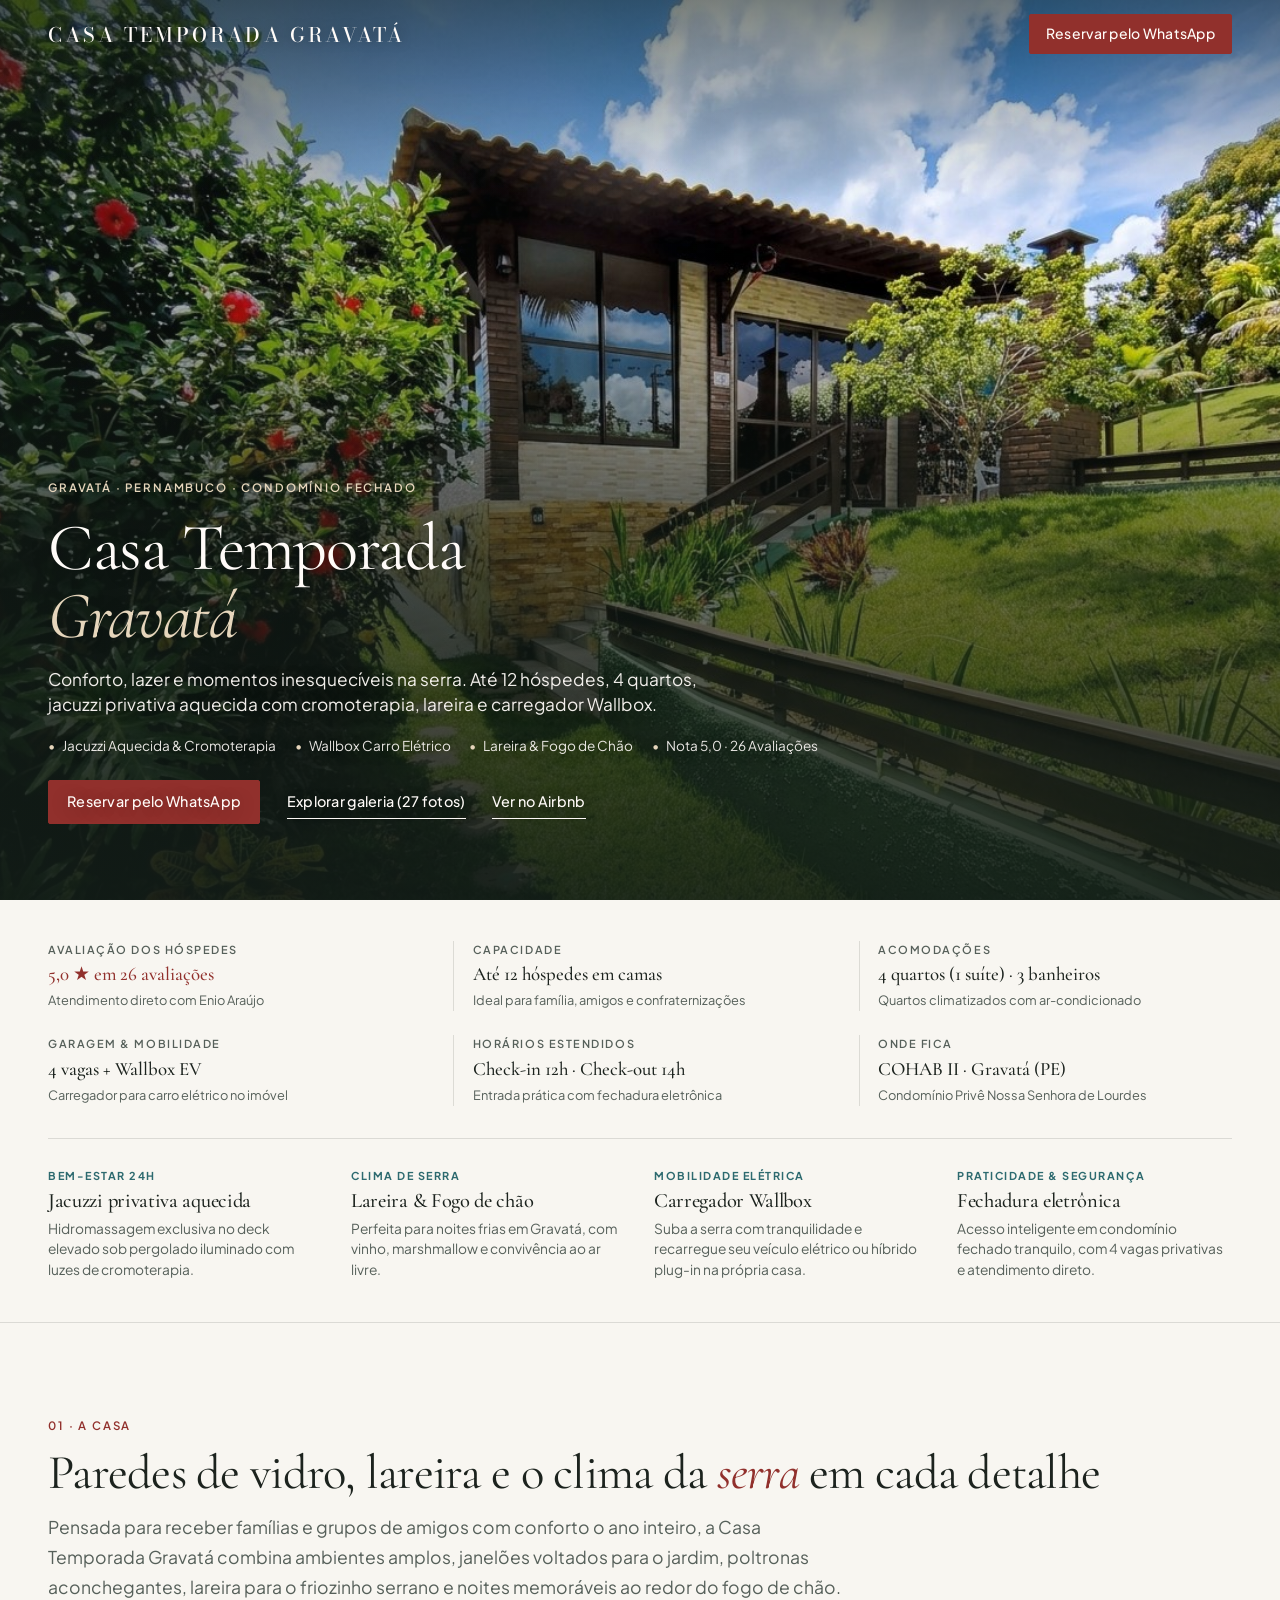
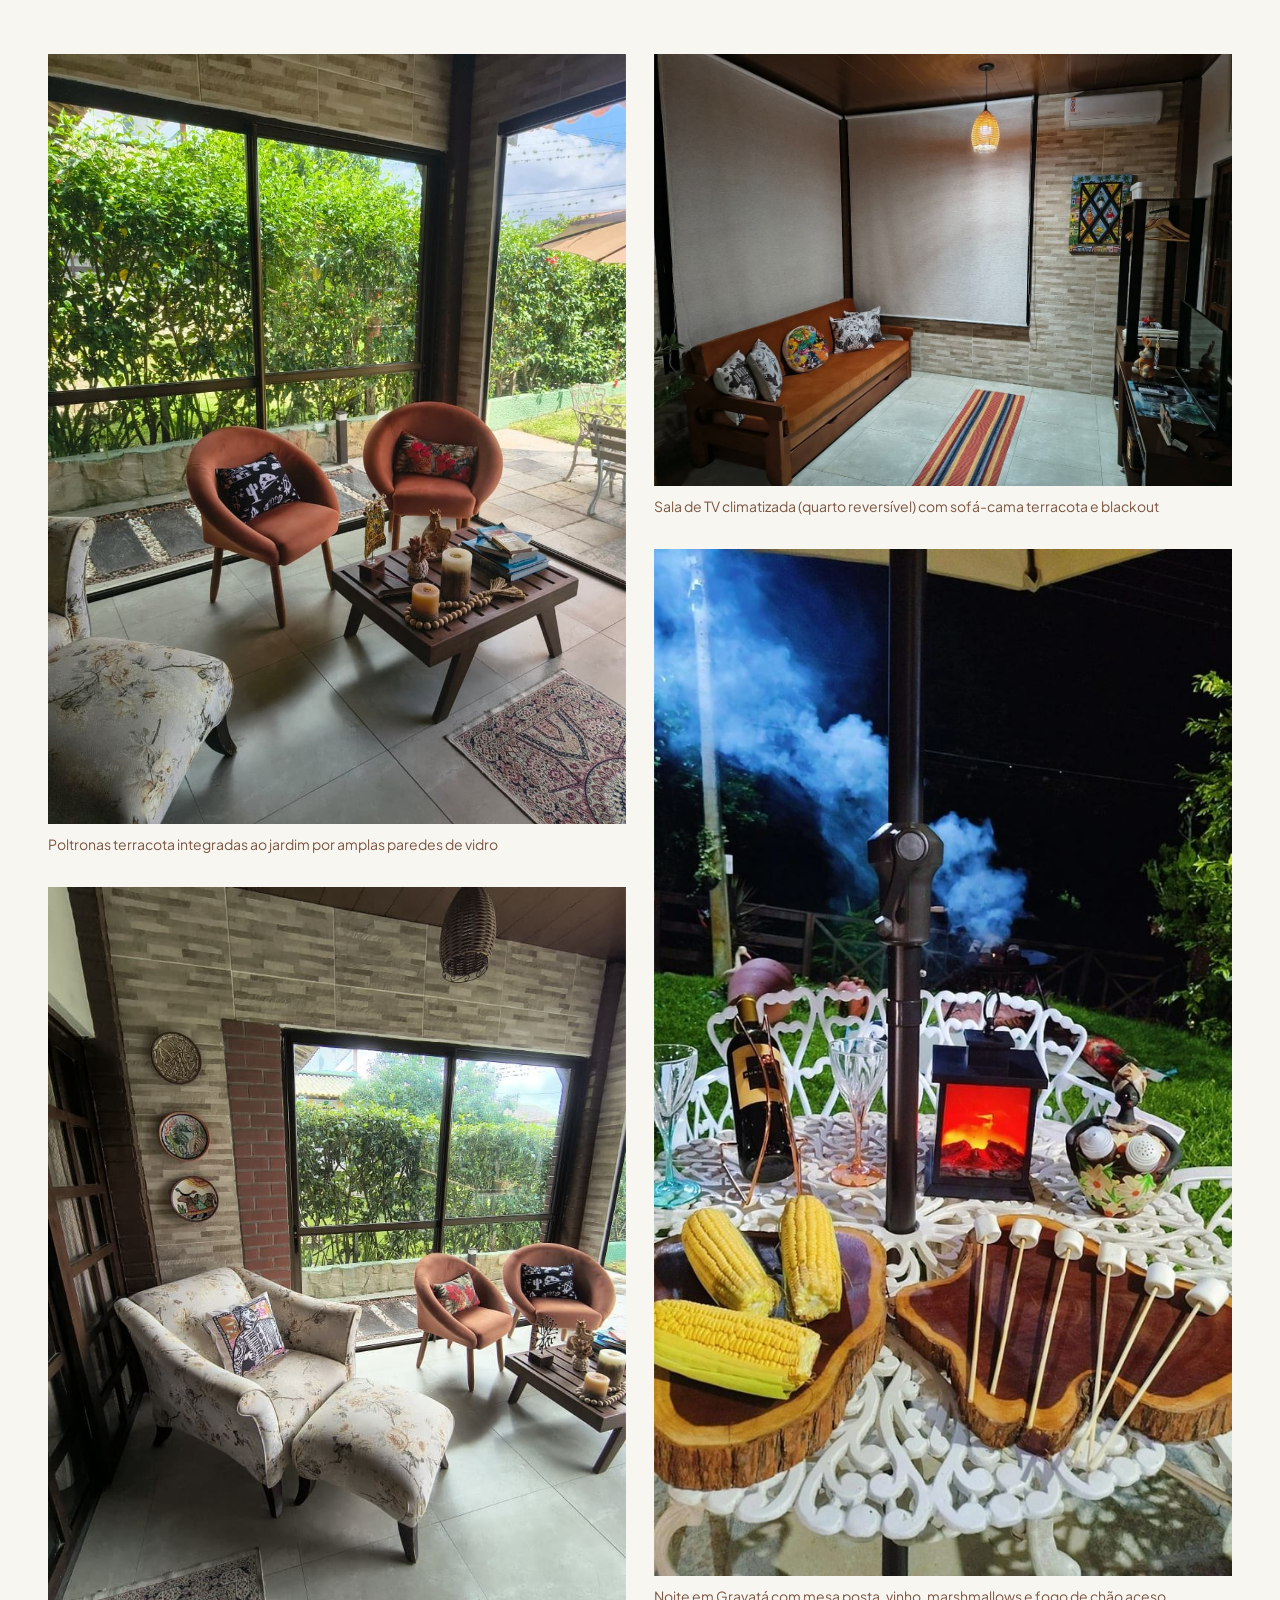
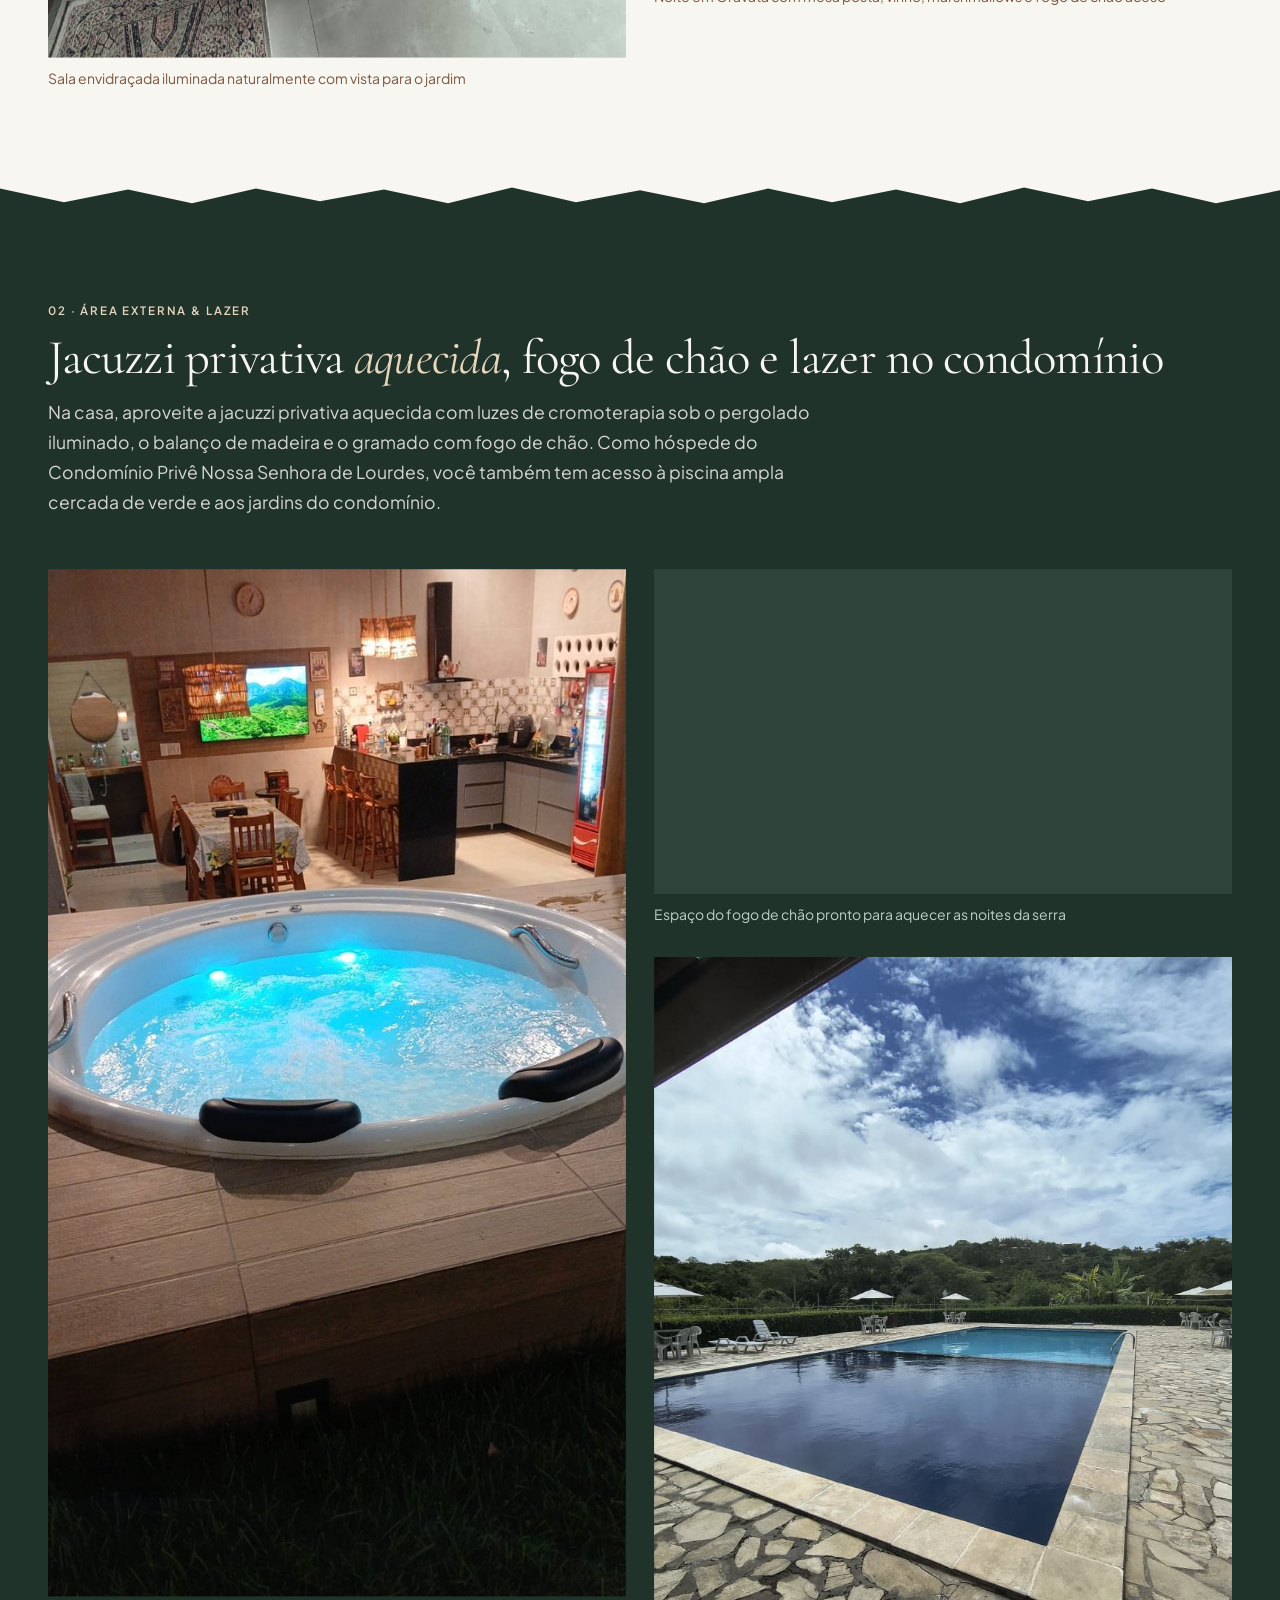
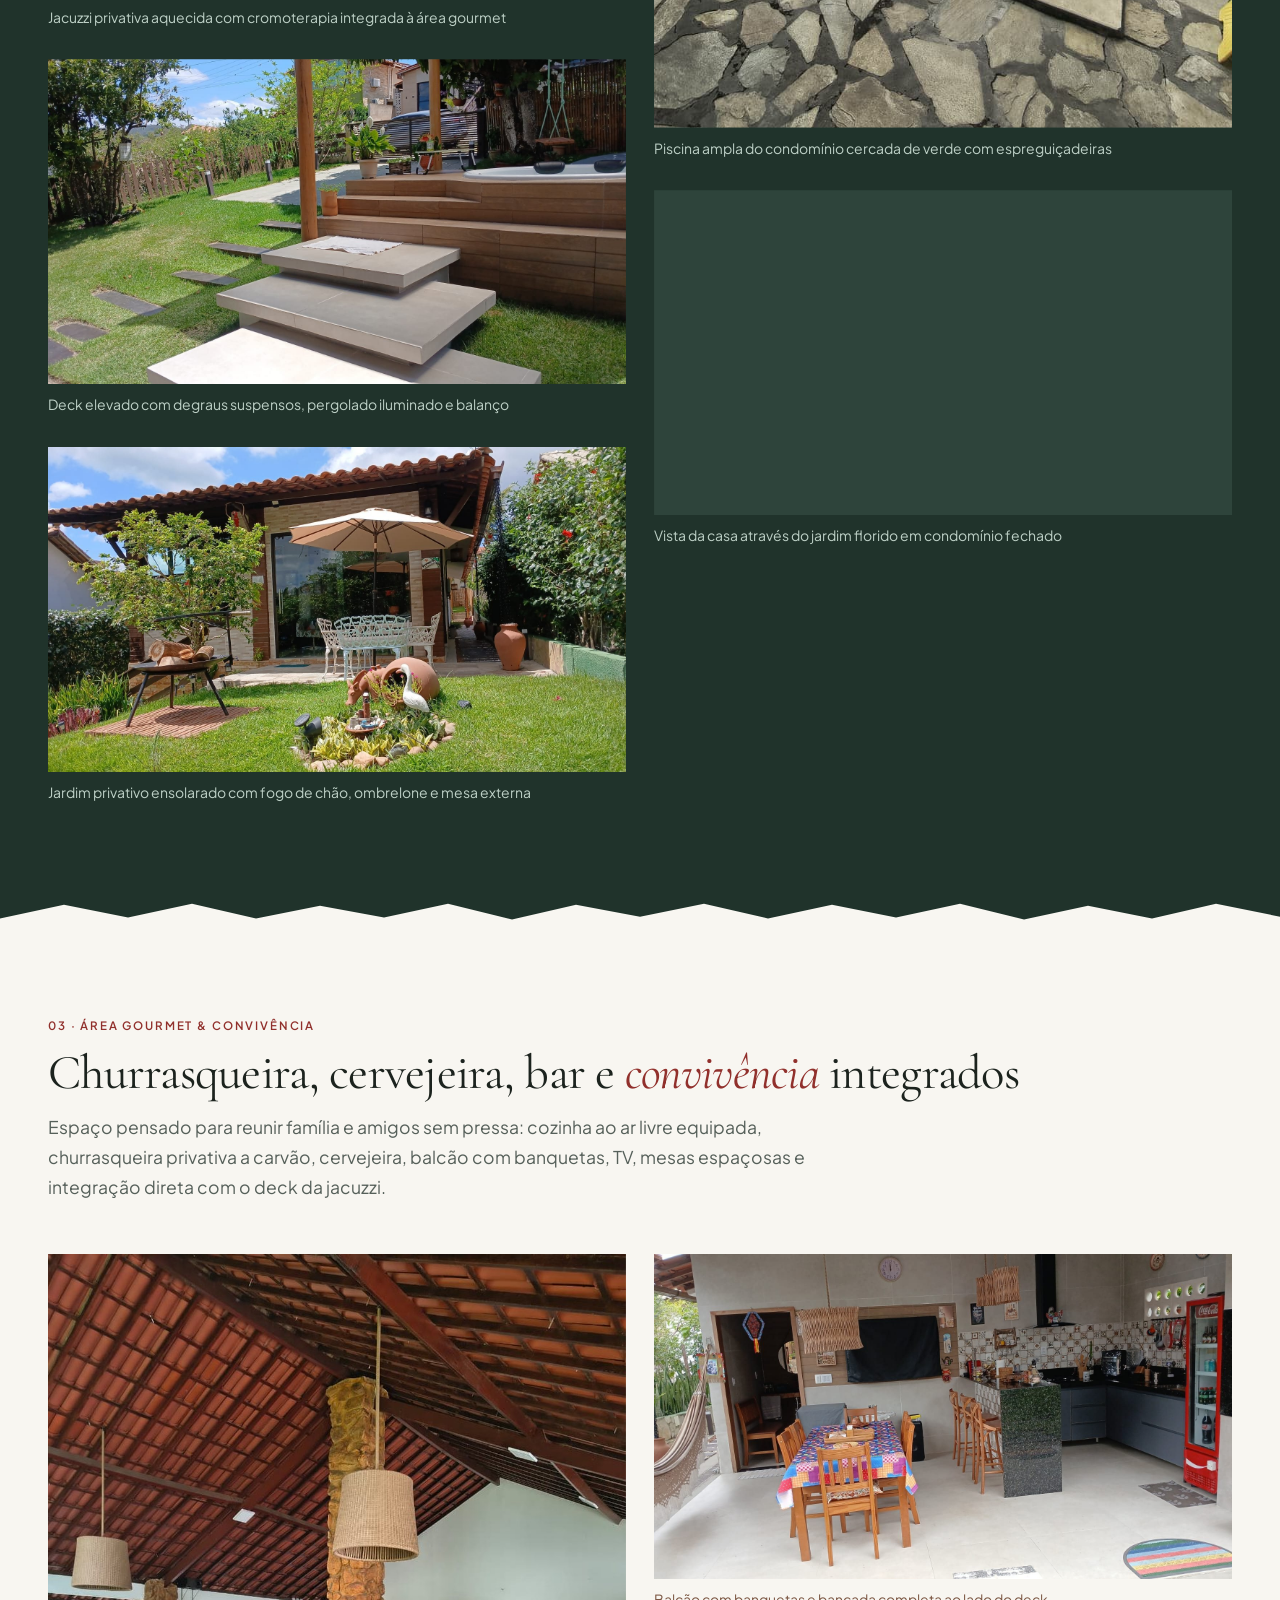
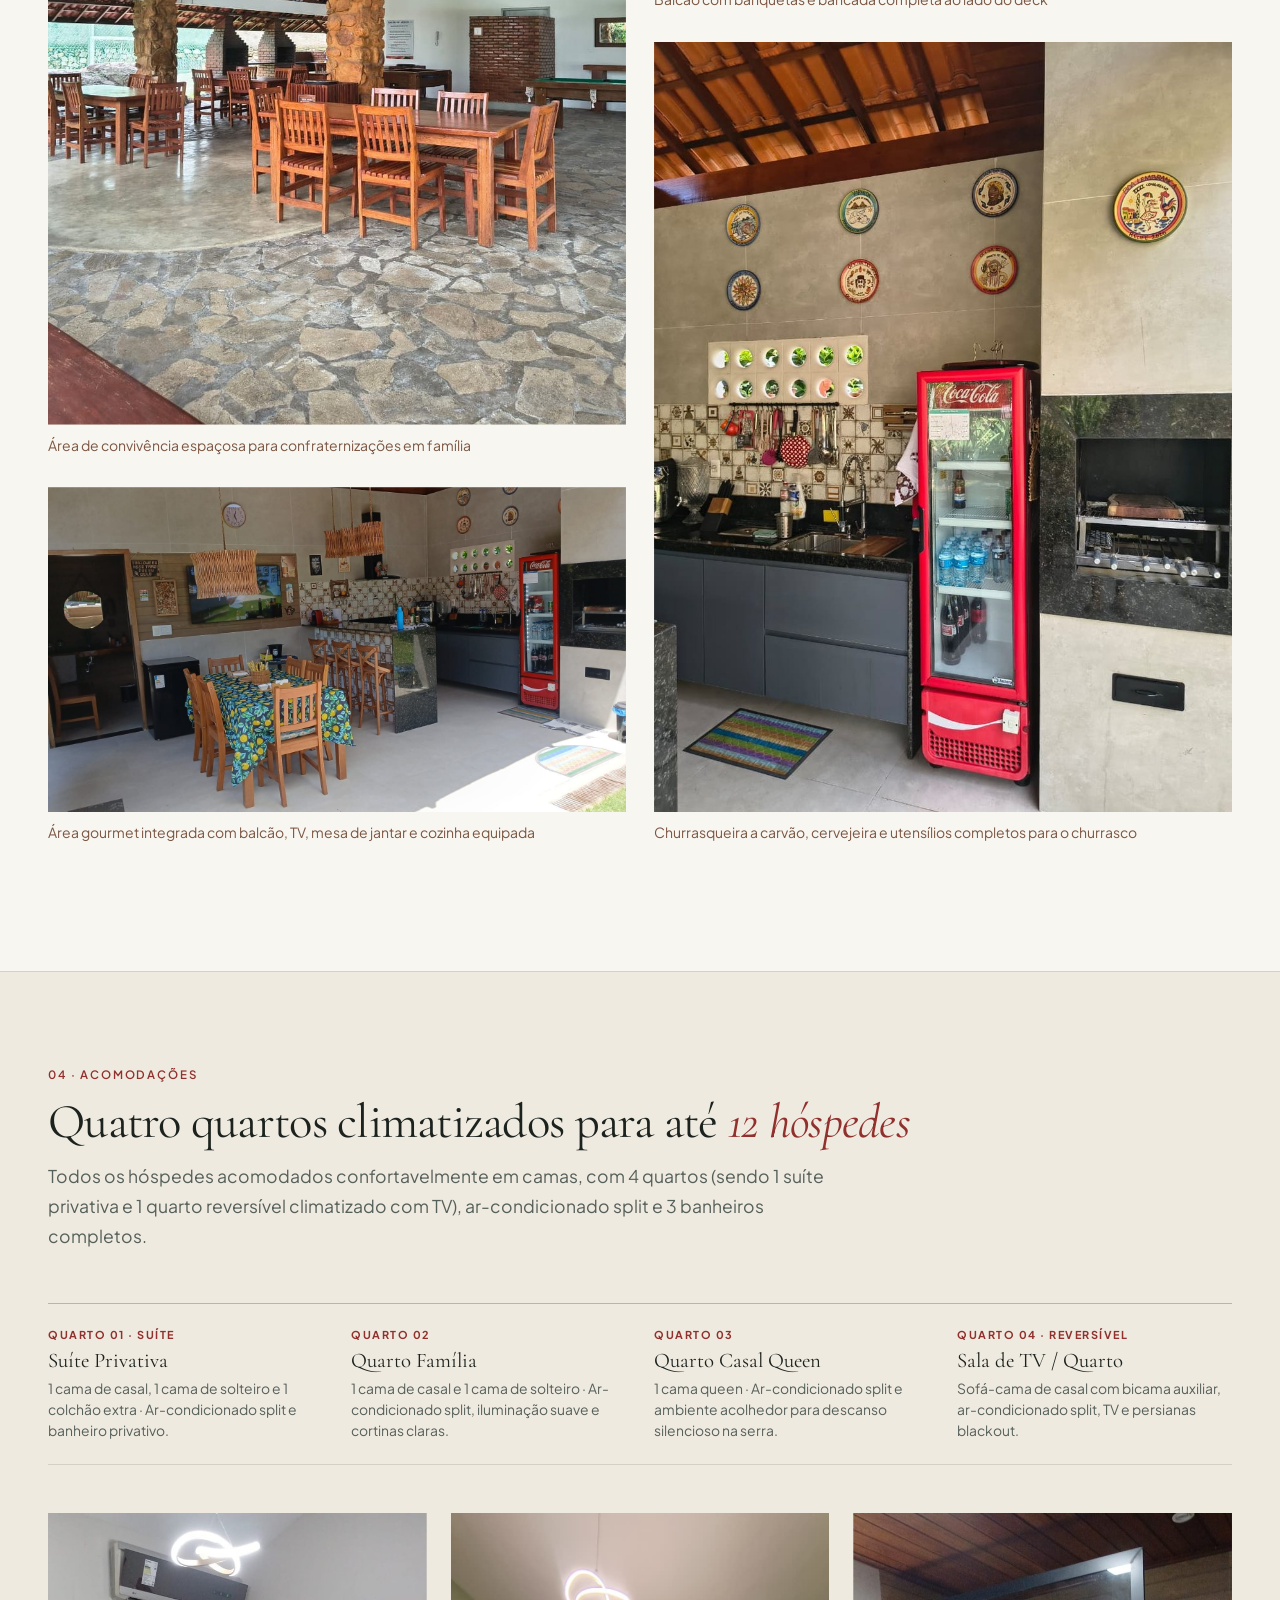
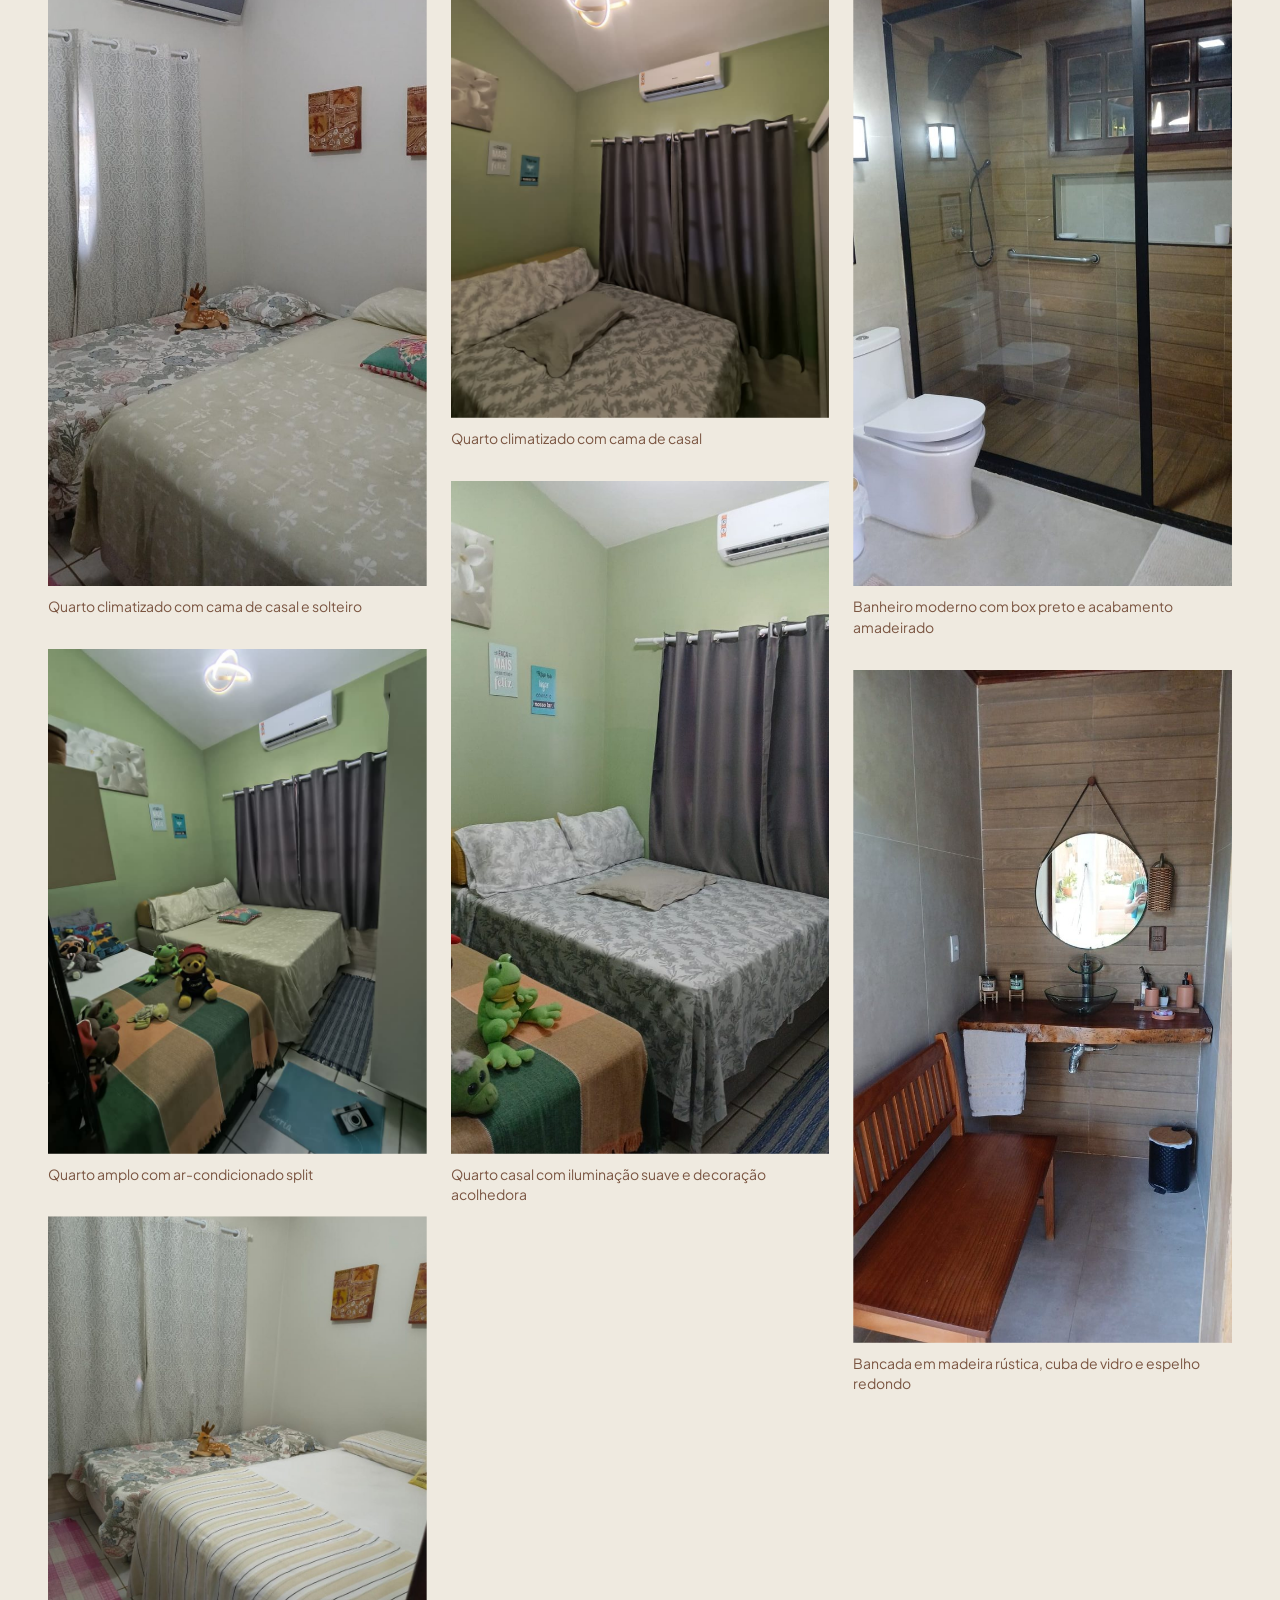
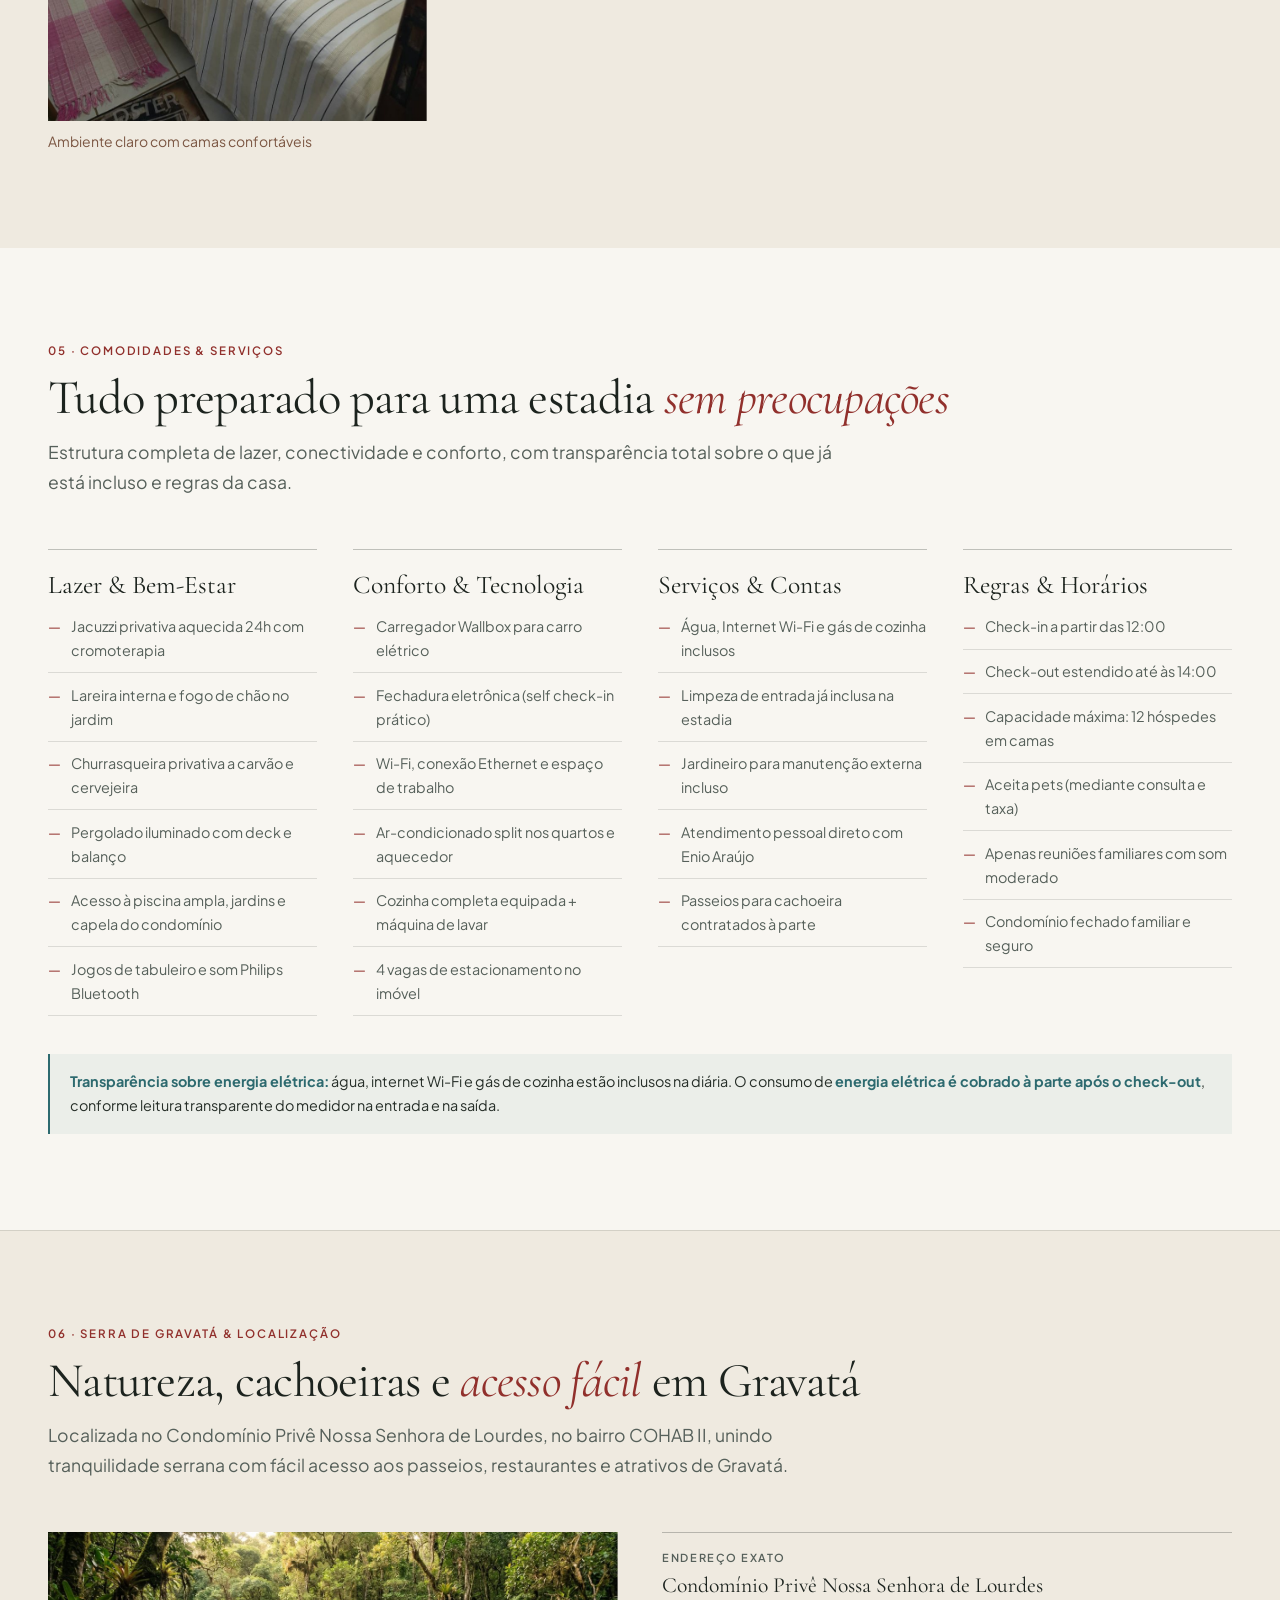
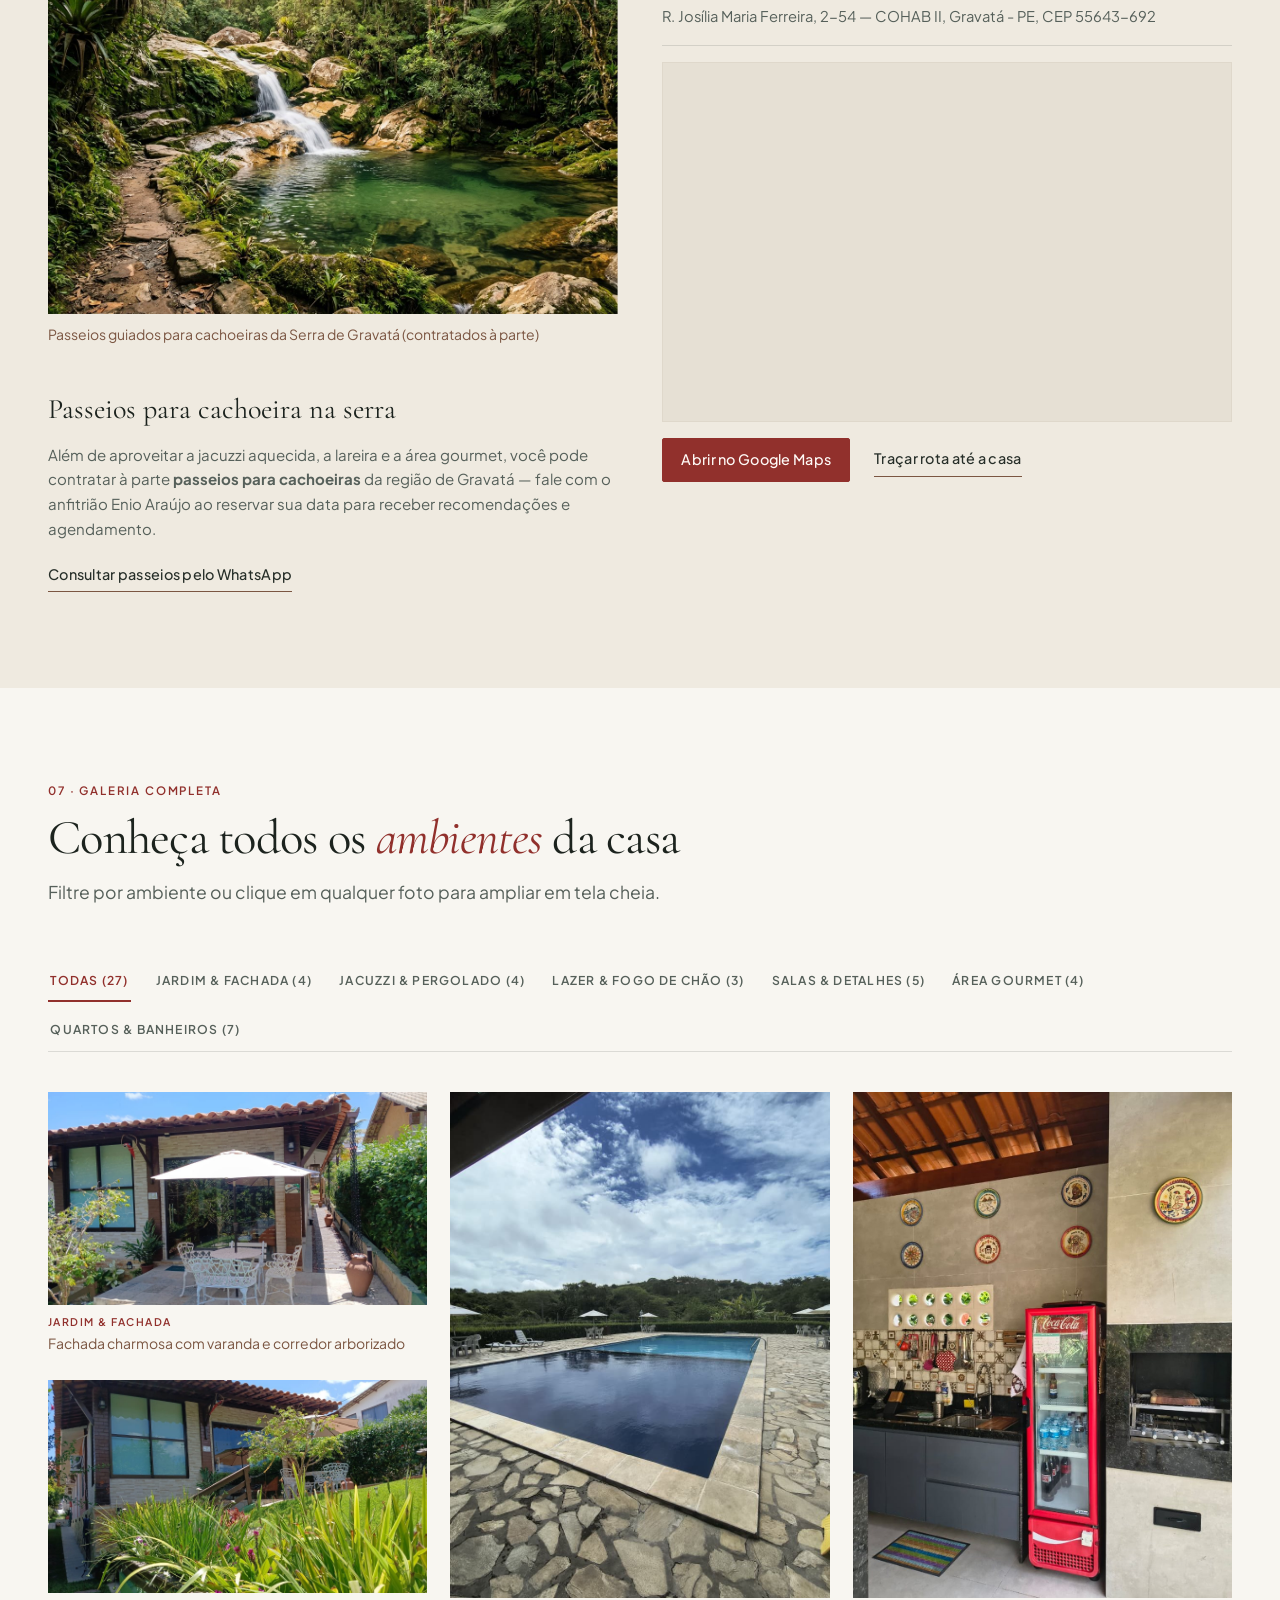
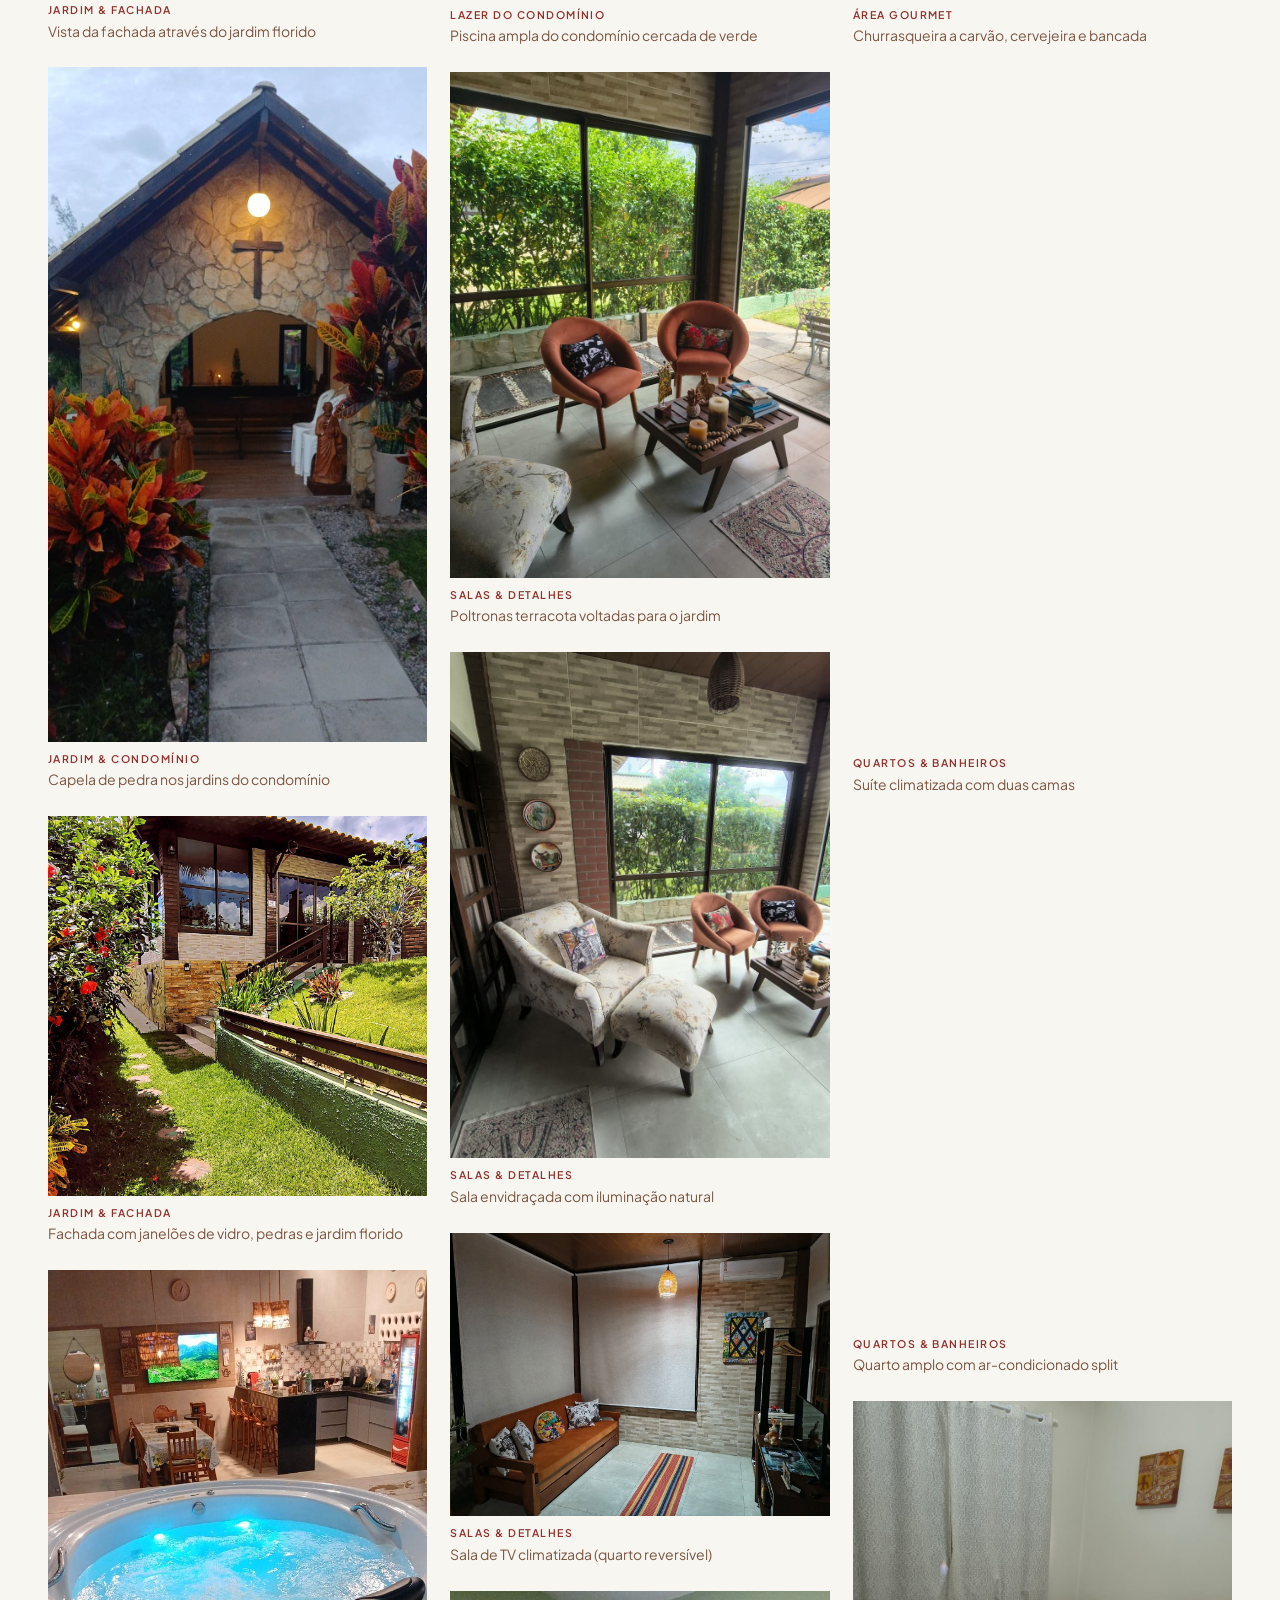
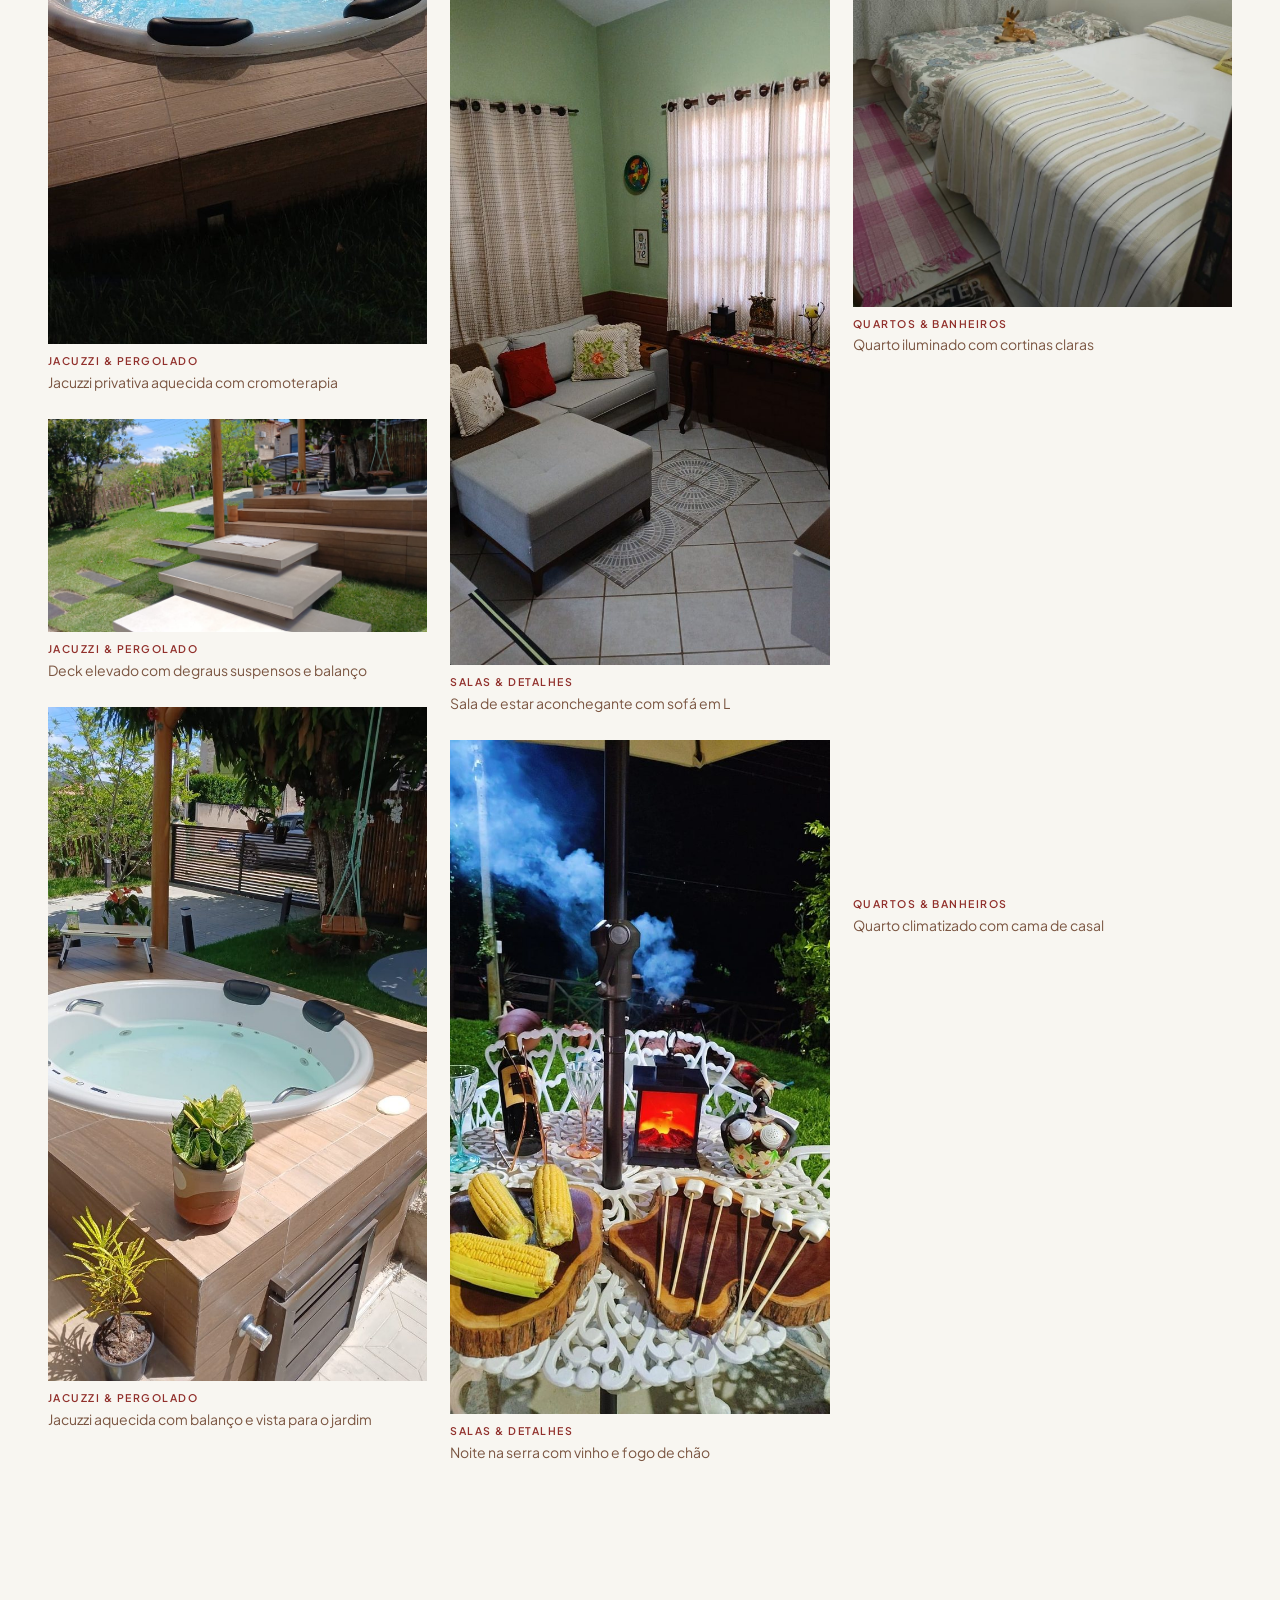
==== index.html @ 36baeb56 "feat(v1.0): aplicar briefing completo da Casa Temporada Gravata, mapa interativo e paginas legais" ====
<!DOCTYPE html>
<html lang="pt-BR">
<head>
  <meta charset="UTF-8">
  <meta name="viewport" content="width=device-width, initial-scale=1.0">
  <title>Casa Temporada Gravatá — Conforto, lazer e momentos inesquecíveis na serra</title>
  <meta name="description" content="Casa Temporada Gravatá em condomínio fechado (COHAB II, Gravatá-PE): até 12 hóspedes, 4 quartos (1 suíte), jacuzzi privativa aquecida com cromoterapia, carregador Wallbox para carro elétrico, lareira, fogo de chão e área gourmet completa.">
  <meta property="og:title" content="Casa Temporada Gravatá — Aluguel de Temporada na Serra (PE)">
  <meta property="og:description" content="Conforto, lazer e momentos inesquecíveis na serra. Até 12 hóspedes, 4 quartos, jacuzzi privativa aquecida com cromoterapia, Wallbox para carro elétrico e lareira em Gravatá-PE.">
  <meta property="og:type" content="website">
  <meta property="og:image" content="https://gabrielsena87.github.io/site-casa-enio-junior/assets/images/00-hero-fachada-principal.jpg">
  <link rel="preconnect" href="https://fonts.googleapis.com">
  <link rel="preconnect" href="https://fonts.gstatic.com" crossorigin>
  <link href="https://fonts.googleapis.com/css2?family=Bodoni+Moda:ital,opsz,wght@0,6..96,400;0,6..96,500;1,6..96,400&family=Cormorant+Garamond:ital,wght@0,400;0,500;0,600;1,400;1,500&family=Plus+Jakarta+Sans:wght@400;500;600;700&display=swap" rel="stylesheet">
  <link rel="stylesheet" href="styles.css">
</head>
<body>
  <a class="skip-link" href="#conteudo-principal">Pular para o conteúdo principal</a>

  <!-- Menu Superior Fiel à Casa Pitanga (Wordmark + CTA único WhatsApp) -->
  <header class="site-nav" id="siteNav">
    <div class="nav-inner">
      <a href="#topo" class="hdr-mark">Casa Temporada Gravatá</a>
      <a
        href="https://wa.me/5581999306600?text=Ol%C3%A1%2C%20Enio!%20Vi%20o%20site%20da%20Casa%20Temporada%20Gravat%C3%A1%20e%20gostaria%20de%20consultar%20disponibilidade%20e%20valores."
        class="btn btn-primary nav-cta"
        target="_blank"
        rel="noopener noreferrer"
      >
        <span class="only-wide">Reservar pelo WhatsApp</span>
        <span class="only-mobile">Reservar</span>
      </a>
    </div>
  </header>

  <main id="conteudo-principal">
    <!-- Hero Full-Bleed -->
    <section class="hero" id="topo" aria-labelledby="hero-title">
      <figure class="hero-media-wrap">
        <picture>
          <source media="(max-aspect-ratio: 3/4)" srcset="assets/images/00-hero-fachada-mobile.jpg">
          <img
            src="assets/images/00-hero-fachada-principal.jpg"
                width="1376"
                height="768"
            alt="Fachada da Casa Temporada Gravatá com jardim gramado, revestimento em pedra, janelões de vidro e cerca de madeira"
            class="hero-media"
            loading="eager"
            fetchpriority="high"
            decoding="async"
          >
        </picture>
        <div class="hero-overlay" aria-hidden="true"></div>
      </figure>

      <div class="container hero-content">
        <p class="hero-badge">Gravatá · Pernambuco · Condomínio Fechado</p>
        <h1 id="hero-title" class="hero-title">
          Casa Temporada <em>Gravatá</em>
        </h1>
        <p class="hero-subtitle">
          Conforto, lazer e momentos inesquecíveis na serra. Até 12 hóspedes, 4 quartos, jacuzzi privativa aquecida com cromoterapia, lareira e carregador Wallbox.
        </p>

        <ul class="hero-chips" aria-label="Destaques principais da casa">
          <li>Jacuzzi Aquecida &amp; Cromoterapia</li>
          <li>Wallbox Carro Elétrico</li>
          <li>Lareira &amp; Fogo de Chão</li>
          <li>Nota 5,0 · 26 Avaliações</li>
        </ul>

        <div class="hero-actions">
          <a
            href="https://wa.me/5581999306600?text=Ol%C3%A1%2C%20Enio!%20Vi%20o%20site%20da%20Casa%20Temporada%20Gravat%C3%A1%20e%20gostaria%20de%20consultar%20disponibilidade%20e%20valores."
            class="btn btn-primary"
            target="_blank"
            rel="noopener noreferrer"
          >
            Reservar pelo WhatsApp
          </a>
          <a href="#galeria" class="btn btn-ghost">Explorar galeria (27 fotos)</a>
          <a
            href="https://www.airbnb.com.br/rooms/741346155768065609?unique_share_id=e882a9e2-9edf-49aa-86e8-333ae1843748&viralityEntryPoint=1&s=76"
            class="btn btn-ghost"
            target="_blank"
            rel="noopener noreferrer"
          >
            Ver no Airbnb
          </a>
        </div>
      </div>
    </section>

    <!-- Ficha da Casa (6 Indicadores Reais + Diferenciais Exclusivos) -->
    <section class="specs-strip" aria-label="Ficha técnica da Casa Temporada Gravatá">
      <div class="container">
        <div class="specs-grid">
          <div class="spec-item spec-accent">
            <span class="spec-label">Avaliação dos Hóspedes</span>
            <strong class="spec-value">5,0 ★ em 26 avaliações</strong>
            <span class="spec-sub">Atendimento direto com Enio Araújo</span>
          </div>
          <div class="spec-item">
            <span class="spec-label">Capacidade</span>
            <strong class="spec-value">Até 12 hóspedes em camas</strong>
            <span class="spec-sub">Ideal para família, amigos e confraternizações</span>
          </div>
          <div class="spec-item">
            <span class="spec-label">Acomodações</span>
            <strong class="spec-value">4 quartos (1 suíte) · 3 banheiros</strong>
            <span class="spec-sub">Quartos climatizados com ar-condicionado</span>
          </div>
          <div class="spec-item">
            <span class="spec-label">Garagem &amp; Mobilidade</span>
            <strong class="spec-value">4 vagas + Wallbox EV</strong>
            <span class="spec-sub">Carregador para carro elétrico no imóvel</span>
          </div>
          <div class="spec-item">
            <span class="spec-label">Horários Estendidos</span>
            <strong class="spec-value">Check-in 12h · Check-out 14h</strong>
            <span class="spec-sub">Entrada prática com fechadura eletrônica</span>
          </div>
          <div class="spec-item">
            <span class="spec-label">Onde Fica</span>
            <strong class="spec-value">COHAB II · Gravatá (PE)</strong>
            <span class="spec-sub">Condomínio Privê Nossa Senhora de Lourdes</span>
          </div>
        </div>

        <div class="signature-features" aria-label="Diferenciais exclusivos da casa">
          <div class="sig-item">
            <span class="sig-kicker">Bem-estar 24h</span>
            <h2 class="sig-title">Jacuzzi privativa aquecida</h2>
            <p class="sig-desc">Hidromassagem exclusiva no deck elevado sob pergolado iluminado com luzes de cromoterapia.</p>
          </div>
          <div class="sig-item">
            <span class="sig-kicker">Clima de Serra</span>
            <h2 class="sig-title">Lareira &amp; Fogo de chão</h2>
            <p class="sig-desc">Perfeita para noites frias em Gravatá, com vinho, marshmallow e convivência ao ar livre.</p>
          </div>
          <div class="sig-item">
            <span class="sig-kicker">Mobilidade Elétrica</span>
            <h2 class="sig-title">Carregador Wallbox</h2>
            <p class="sig-desc">Suba a serra com tranquilidade e recarregue seu veículo elétrico ou híbrido plug-in na própria casa.</p>
          </div>
          <div class="sig-item">
            <span class="sig-kicker">Praticidade &amp; Segurança</span>
            <h2 class="sig-title">Fechadura eletrônica</h2>
            <p class="sig-desc">Acesso inteligente em condomínio fechado tranquilo, com 4 vagas privativas e atendimento direto.</p>
          </div>
        </div>
      </div>
    </section>

    <!-- Seção 1: A Casa -->
    <section class="section band-ivory" id="a-casa" aria-labelledby="a-casa-title">
      <div class="container">
        <header class="section-header">
          <p class="eyebrow">01 · A Casa</p>
          <h2 id="a-casa-title" class="section-title">
            Paredes de vidro, lareira e o clima da <em>serra</em> em cada detalhe
          </h2>
          <p class="section-lead">
            Pensada para receber famílias e grupos de amigos com conforto o ano inteiro, a Casa Temporada Gravatá combina ambientes amplos, janelões voltados para o jardim, poltronas aconchegantes, lareira para o friozinho serrano e noites memoráveis ao redor do fogo de chão.
          </p>
        </header>

        <div class="editorial-grid editorial-grid-casa">
          <figure class="photo-card ratio-portrait" data-gal="casa" tabindex="0" role="button">
            <div class="photo-frame" data-rv="y">
              <img
                src="assets/images/12-sala-estar-poltronas-terracota-integrad.jpg"
                width="900"
                height="1200"
                alt="Poltronas terracota integradas ao jardim por amplas paredes de vidro"
                loading="lazy"
                decoding="async"
              >
            </div>
            <figcaption class="photo-caption">
              Poltronas terracota integradas ao jardim por amplas paredes de vidro
            </figcaption>
          </figure>

          <figure class="photo-card ratio-portrait" data-gal="casa" tabindex="0" role="button">
            <div class="photo-frame" data-rv="y">
              <img
                src="assets/images/13-sala-estar-sala-envidracada-com-poltron.jpg"
                width="780"
                height="1040"
                alt="Sala envidraçada iluminada naturalmente com vista para o verde"
                loading="lazy"
                decoding="async"
              >
            </div>
            <figcaption class="photo-caption">
              Sala envidraçada iluminada naturalmente com vista para o jardim
            </figcaption>
          </figure>

          <figure class="photo-card ratio-landscape" data-gal="casa" tabindex="0" role="button">
            <div class="photo-frame" data-rv="x">
              <img
                src="assets/images/14-sala-estar-sala-de-tv-aconchegante-com.jpg"
                width="1280"
                height="958"
                alt="Sala de TV climatizada e reversível com sofá-cama terracota e persianas blackout"
                loading="lazy"
                decoding="async"
              >
            </div>
            <figcaption class="photo-caption">
              Sala de TV climatizada (quarto reversível) com sofá-cama terracota e blackout
            </figcaption>
          </figure>

          <figure class="photo-card ratio-portrait" data-gal="casa" tabindex="0" role="button">
            <div class="photo-frame" data-rv="y">
              <img
                src="assets/images/27-detalhes-mesa-posta-a-noite-com-vinho.jpg"
                width="675"
                height="1200"
                alt="Noite na serra com mesa posta, vinho, milho, marshmallows e fogo de chão aceso"
                loading="lazy"
                decoding="async"
              >
            </div>
            <figcaption class="photo-caption">
              Noite em Gravatá com mesa posta, vinho, marshmallows e fogo de chão aceso
            </figcaption>
          </figure>
        </div>
      </div>
    </section>

    <!-- Seção 2: Área Externa & Lazer (Faixa Verde-Serra com Bordas Botânicas) -->
    <section class="section band-olive has-botanical-edges" id="area-externa" aria-labelledby="area-externa-title">
      <div class="botanical-edge botanical-edge-top" aria-hidden="true">
        <svg viewBox="0 0 1200 24" preserveAspectRatio="none">
          <path d="M0,0 L1200,0 L1200,8 L1140,22 L1080,6 L1020,20 L960,5 L900,22 L840,7 L780,21 L720,6 L660,22 L600,8 L540,21 L480,5 L420,22 L360,7 L300,20 L240,6 L180,22 L120,7 L60,21 L0,6 Z" fill="#F8F6F1"/>
        </svg>
      </div>
      <div class="container">
        <header class="section-header">
          <p class="eyebrow">02 · Área Externa &amp; Lazer</p>
          <h2 id="area-externa-title" class="section-title">
            Jacuzzi privativa <em>aquecida</em>, fogo de chão e lazer no condomínio
          </h2>
          <p class="section-lead">
            Na casa, aproveite a jacuzzi privativa aquecida com luzes de cromoterapia sob o pergolado iluminado, o balanço de madeira e o gramado com fogo de chão. Como hóspede do Condomínio Privê Nossa Senhora de Lourdes, você também tem acesso à piscina ampla cercada de verde e aos jardins do condomínio.
          </p>
        </header>

        <div class="editorial-grid editorial-grid-externa">
          <figure class="photo-card ratio-portrait" data-gal="externa" tabindex="0" role="button">
            <div class="photo-frame" data-rv="y">
              <img
                src="assets/images/05-hidro-pergola-hidromassagem-iluminada-no-d.jpg"
                width="675"
                height="1200"
                alt="Jacuzzi privativa aquecida com luzes de cromoterapia em frente à área gourmet"
                loading="lazy"
                decoding="async"
              >
            </div>
            <figcaption class="photo-caption">
              Jacuzzi privativa aquecida com cromoterapia integrada à área gourmet
            </figcaption>
          </figure>

          <figure class="photo-card ratio-landscape" data-gal="externa" tabindex="0" role="button">
            <div class="photo-frame" data-rv="x">
              <img
                src="assets/images/06-hidro-pergola-hidro-em-deck-elevado-com-de.jpg"
                width="1600"
                height="900"
                alt="Jacuzzi em deck elevado com degraus suspensos, pergolado e balanço no jardim"
                loading="lazy"
                decoding="async"
              >
            </div>
            <figcaption class="photo-caption">
              Deck elevado com degraus suspensos, pergolado iluminado e balanço
            </figcaption>
          </figure>

          <figure class="photo-card ratio-landscape" data-gal="externa" tabindex="0" role="button">
            <div class="photo-frame" data-rv="x">
              <img
                src="assets/images/09-fogo-de-chao-lazer-jardim-ensolarado-com-fogo-d.jpg"
                width="1600"
                height="900"
                alt="Jardim ensolarado com fogo de chão, ombrelone e conjunto de mesa externa"
                loading="lazy"
                decoding="async"
              >
            </div>
            <figcaption class="photo-caption">
              Jardim privativo ensolarado com fogo de chão, ombrelone e mesa externa
            </figcaption>
          </figure>

          <figure class="photo-card ratio-landscape" data-gal="externa" tabindex="0" role="button">
            <div class="photo-frame" data-rv="x">
              <img
                src="assets/images/10-fogo-de-chao-lazer-fogo-de-chao-e-mesa-externa.jpg"
                width="1600"
                height="900"
                alt="Área de fogo de chão e mesa no gramado da casa"
                loading="lazy"
                decoding="async"
              >
            </div>
            <figcaption class="photo-caption">
              Espaço do fogo de chão pronto para aquecer as noites da serra
            </figcaption>
          </figure>

          <figure class="photo-card ratio-portrait" data-gal="externa" tabindex="0" role="button">
            <div class="photo-frame" data-rv="y">
              <img
                src="assets/images/11-fogo-de-chao-lazer-piscina-ampla-cercada-de-ver.jpg"
                width="780"
                height="1040"
                alt="Piscina ampla do condomínio cercada de verde com espreguiçadeiras"
                loading="lazy"
                decoding="async"
              >
            </div>
            <figcaption class="photo-caption">
              Piscina ampla do condomínio cercada de verde com espreguiçadeiras
            </figcaption>
          </figure>

          <figure class="photo-card ratio-landscape" data-gal="externa" tabindex="0" role="button">
            <div class="photo-frame" data-rv="x">
              <img
                src="assets/images/02-fachada-jardim-vista-da-fachada-atraves-do.jpg"
                width="1600"
                height="900"
                alt="Vista da fachada através do jardim florido com varanda ensolarada"
                loading="lazy"
                decoding="async"
              >
            </div>
            <figcaption class="photo-caption">
              Vista da casa através do jardim florido em condomínio fechado
            </figcaption>
          </figure>
        </div>
      </div>
      <div class="botanical-edge botanical-edge-bottom" aria-hidden="true">
        <svg viewBox="0 0 1200 24" preserveAspectRatio="none">
          <path d="M0,24 L1200,24 L1200,16 L1140,2 L1080,18 L1020,4 L960,19 L900,2 L840,17 L780,3 L720,18 L660,2 L600,16 L540,3 L480,19 L420,2 L360,17 L300,4 L240,18 L180,2 L120,17 L60,3 L0,18 Z" fill="#F8F6F1"/>
        </svg>
      </div>
    </section>

    <!-- Seção 3: Área Gourmet & Convivência -->
    <section class="section band-ivory" id="gourmet" aria-labelledby="gourmet-title">
      <div class="container">
        <header class="section-header">
          <p class="eyebrow">03 · Área Gourmet &amp; Convivência</p>
          <h2 id="gourmet-title" class="section-title">
            Churrasqueira, cervejeira, bar e <em>convivência</em> integrados
          </h2>
          <p class="section-lead">
            Espaço pensado para reunir família e amigos sem pressa: cozinha ao ar livre equipada, churrasqueira privativa a carvão, cervejeira, balcão com banquetas, TV, mesas espaçosas e integração direta com o deck da jacuzzi.
          </p>
        </header>

        <div class="editorial-grid editorial-grid-gourmet">
          <figure class="photo-card ratio-portrait" data-gal="gourmet" tabindex="0" role="button">
            <div class="photo-frame" data-rv="y">
              <img
                src="assets/images/16-area-gourmet-cozin-espaco-gourmet-amplo-com-mes.jpg"
                width="900"
                height="1200"
                alt="Espaço gourmet e convivência amplo com mesas, jogos e churrasqueiras"
                loading="lazy"
                decoding="async"
              >
            </div>
            <figcaption class="photo-caption">
              Área de convivência espaçosa para confraternizações em família
            </figcaption>
          </figure>

          <figure class="photo-card ratio-landscape" data-gal="gourmet" tabindex="0" role="button">
            <div class="photo-frame" data-rv="x">
              <img
                src="assets/images/17-area-gourmet-cozin-ampla-area-gourmet-integrada.jpg"
                width="1600"
                height="900"
                alt="Área gourmet integrada com bar, mesa, TV e churrasqueira"
                loading="lazy"
                decoding="async"
              >
            </div>
            <figcaption class="photo-caption">
              Área gourmet integrada com balcão, TV, mesa de jantar e cozinha equipada
            </figcaption>
          </figure>

          <figure class="photo-card ratio-landscape" data-gal="gourmet" tabindex="0" role="button">
            <div class="photo-frame" data-rv="x">
              <img
                src="assets/images/18-area-gourmet-cozin-area-gourmet-completa-com-ba.jpg"
                width="1600"
                height="900"
                alt="Área gourmet completa com balcão, banquetas e mesa"
                loading="lazy"
                decoding="async"
              >
            </div>
            <figcaption class="photo-caption">
              Balcão com banquetas e bancada completa ao lado do deck
            </figcaption>
          </figure>

          <figure class="photo-card ratio-portrait" data-gal="gourmet" tabindex="0" role="button">
            <div class="photo-frame" data-rv="y">
              <img
                src="assets/images/19-area-gourmet-cozin-area-gourmet-com-churrasquei.jpg"
                width="900"
                height="1200"
                alt="Área gourmet com churrasqueira a carvão, cervejeira e bancada completa"
                loading="lazy"
                decoding="async"
              >
            </div>
            <figcaption class="photo-caption">
              Churrasqueira a carvão, cervejeira e utensílios completos para o churrasco
            </figcaption>
          </figure>
        </div>
      </div>
    </section>

    <!-- Seção 4: Acomodações (4 Quartos, 1 Suíte, 3 Banheiros, 12 Hóspedes) -->
    <section class="section band-linen" id="acomodacoes" aria-labelledby="acomodacoes-title">
      <div class="container">
        <header class="section-header">
          <p class="eyebrow">04 · Acomodações</p>
          <h2 id="acomodacoes-title" class="section-title">
            Quatro quartos climatizados para até <em>12 hóspedes</em>
          </h2>
          <p class="section-lead">
            Todos os hóspedes acomodados confortavelmente em camas, com 4 quartos (sendo 1 suíte privativa e 1 quarto reversível climatizado com TV), ar-condicionado split e 3 banheiros completos.
          </p>
        </header>

        <div class="rooms-breakdown" aria-label="Configuração dos 4 quartos">
          <article class="room-spec">
            <span class="room-spec-kicker">Quarto 01 · Suíte</span>
            <h3>Suíte Privativa</h3>
            <p>1 cama de casal, 1 cama de solteiro e 1 colchão extra · Ar-condicionado split e banheiro privativo.</p>
          </article>
          <article class="room-spec">
            <span class="room-spec-kicker">Quarto 02</span>
            <h3>Quarto Família</h3>
            <p>1 cama de casal e 1 cama de solteiro · Ar-condicionado split, iluminação suave e cortinas claras.</p>
          </article>
          <article class="room-spec">
            <span class="room-spec-kicker">Quarto 03</span>
            <h3>Quarto Casal Queen</h3>
            <p>1 cama queen · Ar-condicionado split e ambiente acolhedor para descanso silencioso na serra.</p>
          </article>
          <article class="room-spec">
            <span class="room-spec-kicker">Quarto 04 · Reversível</span>
            <h3>Sala de TV / Quarto</h3>
            <p>Sofá-cama de casal com bicama auxiliar, ar-condicionado split, TV e persianas blackout.</p>
          </article>
        </div>

        <div class="rooms-grid">
          <figure class="photo-card ratio-portrait" data-gal="quartos" tabindex="0" role="button">
            <div class="photo-frame" data-rv="y">
              <img
                src="assets/images/20-quartos-suites-suite-ampla-com-duas-camas-a.jpg"
                width="675"
                height="1200"
                alt="Suíte ampla com duas camas, ar-condicionado e iluminação moderna"
                loading="lazy"
                decoding="async"
              >
            </div>
            <figcaption class="photo-caption">
              Quarto climatizado com cama de casal e solteiro
            </figcaption>
          </figure>

          <figure class="photo-card ratio-portrait" data-gal="quartos" tabindex="0" role="button">
            <div class="photo-frame" data-rv="y">
              <img
                src="assets/images/21-quartos-suites-quarto-amplo-com-ar-condicio.jpg"
                width="780"
                height="1040"
                alt="Quarto amplo com ar-condicionado split e duas camas"
                loading="lazy"
                decoding="async"
              >
            </div>
            <figcaption class="photo-caption">
              Quarto amplo com ar-condicionado split
            </figcaption>
          </figure>

          <figure class="photo-card ratio-portrait" data-gal="quartos" tabindex="0" role="button">
            <div class="photo-frame" data-rv="y">
              <img
                src="assets/images/22-quartos-suites-quarto-iluminado-com-camas-c.jpg"
                width="900"
                height="1200"
                alt="Quarto iluminado com camas confortáveis e cortinas claras"
                loading="lazy"
                decoding="async"
              >
            </div>
            <figcaption class="photo-caption">
              Ambiente claro com camas confortáveis
            </figcaption>
          </figure>

          <figure class="photo-card ratio-portrait" data-gal="quartos" tabindex="0" role="button">
            <div class="photo-frame" data-rv="y">
              <img
                src="assets/images/23-quartos-suites-quarto-climatizado-com-cama.jpg"
                width="780"
                height="1040"
                alt="Quarto climatizado com cama de casal e iluminação moderna"
                loading="lazy"
                decoding="async"
              >
            </div>
            <figcaption class="photo-caption">
              Quarto climatizado com cama de casal
            </figcaption>
          </figure>

          <figure class="photo-card ratio-portrait" data-gal="quartos" tabindex="0" role="button">
            <div class="photo-frame" data-rv="y">
              <img
                src="assets/images/24-quartos-suites-quarto-climatizado-com-cama.jpg"
                width="675"
                height="1200"
                alt="Quarto climatizado com cama de casal e decoração acolhedora"
                loading="lazy"
                decoding="async"
              >
            </div>
            <figcaption class="photo-caption">
              Quarto casal com iluminação suave e decoração acolhedora
            </figcaption>
          </figure>

          <figure class="photo-card ratio-portrait" data-gal="quartos" tabindex="0" role="button">
            <div class="photo-frame" data-rv="y">
              <img
                src="assets/images/25-banheiros-banheiro-moderno-com-box-pre.jpg"
                width="675"
                height="1200"
                alt="Banheiro moderno com box preto e revestimento amadeirado"
                loading="lazy"
                decoding="async"
              >
            </div>
            <figcaption class="photo-caption">
              Banheiro moderno com box preto e acabamento amadeirado
            </figcaption>
          </figure>

          <figure class="photo-card ratio-portrait" data-gal="quartos" tabindex="0" role="button">
            <div class="photo-frame" data-rv="y">
              <img
                src="assets/images/26-banheiros-lavabo-com-bancada-de-madeir.jpg"
                width="675"
                height="1200"
                alt="Banheiro/lavabo com bancada de madeira rústica, cuba de vidro e espelho redondo"
                loading="lazy"
                decoding="async"
              >
            </div>
            <figcaption class="photo-caption">
              Bancada em madeira rústica, cuba de vidro e espelho redondo
            </figcaption>
          </figure>
        </div>
      </div>
    </section>

    <!-- Seção 5: Comodidades, Serviços & Transparência -->
    <section class="section band-ivory" id="comodidades" aria-labelledby="comodidades-title">
      <div class="container">
        <header class="section-header">
          <p class="eyebrow">05 · Comodidades &amp; Serviços</p>
          <h2 id="comodidades-title" class="section-title">
            Tudo preparado para uma estadia <em>sem preocupações</em>
          </h2>
          <p class="section-lead">
            Estrutura completa de lazer, conectividade e conforto, com transparência total sobre o que já está incluso e regras da casa.
          </p>
        </header>

        <div class="amenities-grid">
          <article class="amenity-card">
            <h3>Lazer &amp; Bem-Estar</h3>
            <ul class="amenity-list">
              <li>Jacuzzi privativa aquecida 24h com cromoterapia</li>
              <li>Lareira interna e fogo de chão no jardim</li>
              <li>Churrasqueira privativa a carvão e cervejeira</li>
              <li>Pergolado iluminado com deck e balanço</li>
              <li>Acesso à piscina ampla, jardins e capela do condomínio</li>
              <li>Jogos de tabuleiro e som Philips Bluetooth</li>
            </ul>
          </article>

          <article class="amenity-card">
            <h3>Conforto &amp; Tecnologia</h3>
            <ul class="amenity-list">
              <li>Carregador Wallbox para carro elétrico</li>
              <li>Fechadura eletrônica (self check-in prático)</li>
              <li>Wi-Fi, conexão Ethernet e espaço de trabalho</li>
              <li>Ar-condicionado split nos quartos e aquecedor</li>
              <li>Cozinha completa equipada + máquina de lavar</li>
              <li>4 vagas de estacionamento no imóvel</li>
            </ul>
          </article>

          <article class="amenity-card">
            <h3>Serviços &amp; Contas</h3>
            <ul class="amenity-list">
              <li>Água, Internet Wi-Fi e gás de cozinha inclusos</li>
              <li>Limpeza de entrada já inclusa na estadia</li>
              <li>Jardineiro para manutenção externa incluso</li>
              <li>Atendimento pessoal direto com Enio Araújo</li>
              <li>Passeios para cachoeira contratados à parte</li>
            </ul>
          </article>

          <article class="amenity-card">
            <h3>Regras &amp; Horários</h3>
            <ul class="amenity-list">
              <li>Check-in a partir das 12:00</li>
              <li>Check-out estendido até às 14:00</li>
              <li>Capacidade máxima: 12 hóspedes em camas</li>
              <li>Aceita pets (mediante consulta e taxa)</li>
              <li>Apenas reuniões familiares com som moderado</li>
              <li>Condomínio fechado familiar e seguro</li>
            </ul>
          </article>
        </div>

        <p class="transparency-note">
          <strong>Transparência sobre energia elétrica:</strong> água, internet Wi-Fi e gás de cozinha estão inclusos na diária. O consumo de <strong>energia elétrica é cobrado à parte após o check-out</strong>, conforme leitura transparente do medidor na entrada e na saída.
        </p>
      </div>
    </section>

    <!-- Seção 6: Experiência na Serra & Localização Exata com Mapa Interativo -->
    <section class="section band-linen" id="localizacao" aria-labelledby="localizacao-title">
      <div class="container">
        <header class="section-header">
          <p class="eyebrow">06 · Serra de Gravatá &amp; Localização</p>
          <h2 id="localizacao-title" class="section-title">
            Natureza, cachoeiras e <em>acesso fácil</em> em Gravatá
          </h2>
          <p class="section-lead">
            Localizada no Condomínio Privê Nossa Senhora de Lourdes, no bairro COHAB II, unindo tranquilidade serrana com fácil acesso aos passeios, restaurantes e atrativos de Gravatá.
          </p>
        </header>

        <div class="location-experience-grid">
          <article class="experience-block">
            <figure class="photo-card ratio-landscape" data-gal="experiencia" tabindex="0" role="button">
              <div class="photo-frame" data-rv="x">
                <img
                  src="assets/images/28-experiencia-serra-gravata-cachoeira.jpg"
                width="1264"
                height="848"
                  alt="Trilha em meio à Mata Atlântica e cachoeira na Serra de Gravatá, Pernambuco"
                  loading="lazy"
                  decoding="async"
                >
              </div>
              <figcaption class="photo-caption">
                Passeios guiados para cachoeiras da Serra de Gravatá (contratados à parte)
              </figcaption>
            </figure>
            <h3>Passeios para cachoeira na serra</h3>
            <p>
              Além de aproveitar a jacuzzi aquecida, a lareira e a área gourmet, você pode contratar à parte <strong>passeios para cachoeiras</strong> da região de Gravatá — fale com o anfitrião Enio Araújo ao reservar sua data para receber recomendações e agendamento.
            </p>
            <div>
              <a
                href="https://wa.me/5581999306600?text=Ol%C3%A1%2C%20Enio!%20Gostaria%20de%20saber%20mais%20sobre%20a%20Casa%20Temporada%20Gravat%C3%A1%20e%20os%20passeios%20para%20cachoeira."
                class="btn btn-outline"
                target="_blank"
                rel="noopener noreferrer"
              >
                Consultar passeios pelo WhatsApp
              </a>
            </div>
          </article>

          <div class="map-column">
            <div class="address-box">
              <span class="spec-label">Endereço Exato</span>
              <h3 class="address-title">Condomínio Privê Nossa Senhora de Lourdes</h3>
              <p class="address-line">R. Josília Maria Ferreira, 2-54 — COHAB II, Gravatá - PE, CEP 55643-692</p>
            </div>

            <div class="map-embed-wrap">
              <iframe
                title="Mapa interativo — Casa Temporada Gravatá, Condomínio Privê Nossa Senhora de Lourdes, COHAB II, Gravatá - PE"
                src="https://www.google.com/maps?q=-8.2188505,-35.5531178&hl=pt-BR&z=16&output=embed"
                loading="lazy"
                referrerpolicy="no-referrer-when-downgrade"
                allowfullscreen
              ></iframe>
            </div>

            <div class="map-actions">
              <a
                href="https://share.google/dWL5jXxrs5529XBUO"
                class="btn btn-primary"
                target="_blank"
                rel="noopener noreferrer"
              >
                Abrir no Google Maps
              </a>
              <a
                href="https://www.google.com/maps/dir/?api=1&destination=-8.2188505,-35.5531178"
                class="btn btn-outline"
                target="_blank"
                rel="noopener noreferrer"
              >
                Traçar rota até a casa
              </a>
            </div>
          </div>
        </div>
      </div>
    </section>

    <!-- Seção 7: Galeria Completa Filtrável + Lightbox -->
    <section class="section band-ivory" id="galeria" aria-labelledby="galeria-title">
      <div class="container">
        <header class="section-header">
          <p class="eyebrow">07 · Galeria Completa</p>
          <h2 id="galeria-title" class="section-title">
            Conheça todos os <em>ambientes</em> da casa
          </h2>
          <p class="section-lead">
            Filtre por ambiente ou clique em qualquer foto para ampliar em tela cheia.
          </p>
        </header>

        <div class="gallery-filters" role="group" aria-label="Filtrar fotos por ambiente">
          <button type="button" class="filter-btn is-active" data-filter="all">Todas (27)</button>
          <button type="button" class="filter-btn" data-filter="fachada_jardim">Jardim &amp; Fachada (4)</button>
          <button type="button" class="filter-btn" data-filter="hidro_pergola">Jacuzzi &amp; Pergolado (4)</button>
          <button type="button" class="filter-btn" data-filter="fogo_de_chao_lazer">Lazer &amp; Fogo de Chão (3)</button>
          <button type="button" class="filter-btn" data-filter="sala_detalhes">Salas &amp; Detalhes (5)</button>
          <button type="button" class="filter-btn" data-filter="area_gourmet">Área Gourmet (4)</button>
          <button type="button" class="filter-btn" data-filter="quartos_banheiros">Quartos &amp; Banheiros (7)</button>
        </div>

        <div class="gallery-grid" id="galleryGrid">
          <!-- Jardim & Fachada -->
          <figure class="gallery-item" data-category="fachada_jardim" data-caption="Fachada charmosa com varanda, mesa de jardim e corredor arborizado">
            <button type="button" class="gallery-trigger" aria-label="Ampliar: Fachada charmosa com varanda">
              <img src="assets/images/01-hero-fachada-charmosa-com-varanda.jpg"
                width="1600"
                height="900" alt="Fachada charmosa com varanda, mesa de jardim e corredor arborizado" loading="lazy" decoding="async">
              <span class="gallery-meta">
                <span class="gallery-tag">Jardim &amp; Fachada</span>
                <span class="gallery-caption">Fachada charmosa com varanda e corredor arborizado</span>
              </span>
            </button>
          </figure>

          <figure class="gallery-item" data-category="fachada_jardim" data-caption="Vista da fachada através do jardim florido com varanda ensolarada">
            <button type="button" class="gallery-trigger" aria-label="Ampliar: Vista da fachada através do jardim florido">
              <img src="assets/images/02-fachada-jardim-vista-da-fachada-atraves-do.jpg"
                width="1600"
                height="900" alt="Vista da fachada através do jardim florido com varanda ensolarada" loading="lazy" decoding="async">
              <span class="gallery-meta">
                <span class="gallery-tag">Jardim &amp; Fachada</span>
                <span class="gallery-caption">Vista da fachada através do jardim florido</span>
              </span>
            </button>
          </figure>

          <figure class="gallery-item" data-category="fachada_jardim" data-caption="Capela de pedra no condomínio cercada de jardim">
            <button type="button" class="gallery-trigger" aria-label="Ampliar: Capela de pedra no jardim">
              <img src="assets/images/03-fachada-jardim-capela-de-pedra-no-jardim-co.jpg"
                width="675"
                height="1200" alt="Capela de pedra no jardim do condomínio com caminho arborizado" loading="lazy" decoding="async">
              <span class="gallery-meta">
                <span class="gallery-tag">Jardim &amp; Condomínio</span>
                <span class="gallery-caption">Capela de pedra nos jardins do condomínio</span>
              </span>
            </button>
          </figure>

          <figure class="gallery-item" data-category="fachada_jardim" data-caption="Fachada com janelões de vidro, pedras e jardim florido">
            <button type="button" class="gallery-trigger" aria-label="Ampliar: Fachada com janelões de vidro e pedras">
              <img src="assets/images/04-fachada-jardim-fachada-com-janeloes-de-vidr.jpg"
                width="1200"
                height="1200" alt="Fachada com janelões de vidro, pedras e jardim florido" loading="lazy" decoding="async">
              <span class="gallery-meta">
                <span class="gallery-tag">Jardim &amp; Fachada</span>
                <span class="gallery-caption">Fachada com janelões de vidro, pedras e jardim florido</span>
              </span>
            </button>
          </figure>

          <!-- Jacuzzi & Pergolado -->
          <figure class="gallery-item" data-category="hidro_pergola" data-caption="Jacuzzi privativa aquecida com luzes de cromoterapia em frente à área gourmet">
            <button type="button" class="gallery-trigger" aria-label="Ampliar: Jacuzzi privativa iluminada">
              <img src="assets/images/05-hidro-pergola-hidromassagem-iluminada-no-d.jpg"
                width="675"
                height="1200" alt="Jacuzzi privativa aquecida com cromoterapia em frente à área gourmet" loading="lazy" decoding="async">
              <span class="gallery-meta">
                <span class="gallery-tag">Jacuzzi &amp; Pergolado</span>
                <span class="gallery-caption">Jacuzzi privativa aquecida com cromoterapia</span>
              </span>
            </button>
          </figure>

          <figure class="gallery-item" data-category="hidro_pergola" data-caption="Jacuzzi em deck elevado com degraus suspensos, jardim e balanço">
            <button type="button" class="gallery-trigger" aria-label="Ampliar: Deck elevado com degraus suspensos">
              <img src="assets/images/06-hidro-pergola-hidro-em-deck-elevado-com-de.jpg"
                width="1600"
                height="900" alt="Jacuzzi em deck elevado com degraus suspensos, jardim e balanço" loading="lazy" decoding="async">
              <span class="gallery-meta">
                <span class="gallery-tag">Jacuzzi &amp; Pergolado</span>
                <span class="gallery-caption">Deck elevado com degraus suspensos e balanço</span>
              </span>
            </button>
          </figure>

          <figure class="gallery-item" data-category="hidro_pergola" data-caption="Jacuzzi aquecida em deck elevado com balanço e vista para o jardim">
            <button type="button" class="gallery-trigger" aria-label="Ampliar: Jacuzzi com balanço e vista para o jardim">
              <img src="assets/images/07-hidro-pergola-hidromassagem-em-deck-elevad.jpg"
                width="675"
                height="1200" alt="Jacuzzi aquecida em deck elevado com balanço e vista para o jardim" loading="lazy" decoding="async">
              <span class="gallery-meta">
                <span class="gallery-tag">Jacuzzi &amp; Pergolado</span>
                <span class="gallery-caption">Jacuzzi aquecida com balanço e vista para o jardim</span>
              </span>
            </button>
          </figure>

          <figure class="gallery-item" data-category="hidro_pergola" data-caption="Deck elevado com jacuzzi privativa, pergolado iluminado e balanço">
            <button type="button" class="gallery-trigger" aria-label="Ampliar: Pergolado iluminado no jardim">
              <img src="assets/images/08-hidro-pergola-deck-elevado-com-hidro-pergo.jpg"
                width="675"
                height="1200" alt="Deck elevado com jacuzzi privativa, pergolado iluminado e balanço" loading="lazy" decoding="async">
              <span class="gallery-meta">
                <span class="gallery-tag">Jacuzzi &amp; Pergolado</span>
                <span class="gallery-caption">Pergolado iluminado sobre o deck da jacuzzi</span>
              </span>
            </button>
          </figure>

          <!-- Lazer & Fogo de Chão -->
          <figure class="gallery-item" data-category="fogo_de_chao_lazer" data-caption="Jardim ensolarado com fogo de chão, ombrelone e conjunto externo">
            <button type="button" class="gallery-trigger" aria-label="Ampliar: Jardim com fogo de chão e ombrelone">
              <img src="assets/images/09-fogo-de-chao-lazer-jardim-ensolarado-com-fogo-d.jpg"
                width="1600"
                height="900" alt="Jardim ensolarado com fogo de chão, ombrelone e conjunto externo" loading="lazy" decoding="async">
              <span class="gallery-meta">
                <span class="gallery-tag">Lazer &amp; Fogo de Chão</span>
                <span class="gallery-caption">Jardim ensolarado com fogo de chão e ombrelone</span>
              </span>
            </button>
          </figure>

          <figure class="gallery-item" data-category="fogo_de_chao_lazer" data-caption="Fogo de chão e mesa externa cercados pelo jardim ensolarado">
            <button type="button" class="gallery-trigger" aria-label="Ampliar: Fogo de chão e mesa externa">
              <img src="assets/images/10-fogo-de-chao-lazer-fogo-de-chao-e-mesa-externa.jpg"
                width="1600"
                height="900" alt="Fogo de chão e mesa externa cercados pelo jardim ensolarado" loading="lazy" decoding="async">
              <span class="gallery-meta">
                <span class="gallery-tag">Lazer &amp; Fogo de Chão</span>
                <span class="gallery-caption">Fogo de chão e mesa externa no gramado</span>
              </span>
            </button>
          </figure>

          <figure class="gallery-item" data-category="fogo_de_chao_lazer" data-caption="Piscina ampla do condomínio cercada de verde com espreguiçadeiras">
            <button type="button" class="gallery-trigger" aria-label="Ampliar: Piscina do condomínio cercada de verde">
              <img src="assets/images/11-fogo-de-chao-lazer-piscina-ampla-cercada-de-ver.jpg"
                width="780"
                height="1040" alt="Piscina ampla do condomínio cercada de verde com espreguiçadeiras" loading="lazy" decoding="async">
              <span class="gallery-meta">
                <span class="gallery-tag">Lazer do Condomínio</span>
                <span class="gallery-caption">Piscina ampla do condomínio cercada de verde</span>
              </span>
            </button>
          </figure>

          <!-- Salas & Detalhes -->
          <figure class="gallery-item" data-category="sala_detalhes" data-caption="Poltronas terracota integradas ao jardim por amplas paredes de vidro">
            <button type="button" class="gallery-trigger" aria-label="Ampliar: Poltronas terracota integradas ao jardim">
              <img src="assets/images/12-sala-estar-poltronas-terracota-integrad.jpg"
                width="900"
                height="1200" alt="Poltronas terracota integradas ao jardim por amplas paredes de vidro" loading="lazy" decoding="async">
              <span class="gallery-meta">
                <span class="gallery-tag">Salas &amp; Detalhes</span>
                <span class="gallery-caption">Poltronas terracota voltadas para o jardim</span>
              </span>
            </button>
          </figure>

          <figure class="gallery-item" data-category="sala_detalhes" data-caption="Sala envidraçada com poltronas terracota e vista jardim">
            <button type="button" class="gallery-trigger" aria-label="Ampliar: Sala envidraçada">
              <img src="assets/images/13-sala-estar-sala-envidracada-com-poltron.jpg"
                width="780"
                height="1040" alt="Sala envidraçada com poltronas terracota e vista jardim" loading="lazy" decoding="async">
              <span class="gallery-meta">
                <span class="gallery-tag">Salas &amp; Detalhes</span>
                <span class="gallery-caption">Sala envidraçada com iluminação natural</span>
              </span>
            </button>
          </figure>

          <figure class="gallery-item" data-category="sala_detalhes" data-caption="Sala de TV climatizada (quarto reversível) com sofá-cama terracota">
            <button type="button" class="gallery-trigger" aria-label="Ampliar: Sala de TV reversível">
              <img src="assets/images/14-sala-estar-sala-de-tv-aconchegante-com.jpg"
                width="1280"
                height="958" alt="Sala de TV climatizada e reversível com sofá-cama terracota" loading="lazy" decoding="async">
              <span class="gallery-meta">
                <span class="gallery-tag">Salas &amp; Detalhes</span>
                <span class="gallery-caption">Sala de TV climatizada (quarto reversível)</span>
              </span>
            </button>
          </figure>

          <figure class="gallery-item" data-category="sala_detalhes" data-caption="Sala de estar aconchegante com sofá em L e aparador decorado">
            <button type="button" class="gallery-trigger" aria-label="Ampliar: Sala de estar com sofá em L">
              <img src="assets/images/15-sala-estar-sala-de-estar-aconchegante-c.jpg"
                width="675"
                height="1200" alt="Sala de estar aconchegante com sofá em L e aparador decorado" loading="lazy" decoding="async">
              <span class="gallery-meta">
                <span class="gallery-tag">Salas &amp; Detalhes</span>
                <span class="gallery-caption">Sala de estar aconchegante com sofá em L</span>
              </span>
            </button>
          </figure>

          <figure class="gallery-item" data-category="sala_detalhes" data-caption="Mesa posta à noite em Gravatá com vinho, marshmallows e fogo de chão">
            <button type="button" class="gallery-trigger" aria-label="Ampliar: Mesa posta à noite com vinho">
              <img src="assets/images/27-detalhes-mesa-posta-a-noite-com-vinho.jpg"
                width="675"
                height="1200" alt="Mesa posta à noite em Gravatá com vinho, marshmallows e fogo de chão" loading="lazy" decoding="async">
              <span class="gallery-meta">
                <span class="gallery-tag">Salas &amp; Detalhes</span>
                <span class="gallery-caption">Noite na serra com vinho e fogo de chão</span>
              </span>
            </button>
          </figure>

          <!-- Área Gourmet -->
          <figure class="gallery-item" data-category="area_gourmet" data-caption="Área de convivência espaçosa para família e confraternizações">
            <button type="button" class="gallery-trigger" aria-label="Ampliar: Espaço de convivência amplo">
              <img src="assets/images/16-area-gourmet-cozin-espaco-gourmet-amplo-com-mes.jpg"
                width="900"
                height="1200" alt="Espaço gourmet e convivência amplo com mesas" loading="lazy" decoding="async">
              <span class="gallery-meta">
                <span class="gallery-tag">Área Gourmet</span>
                <span class="gallery-caption">Espaço amplo para confraternizações</span>
              </span>
            </button>
          </figure>

          <figure class="gallery-item" data-category="area_gourmet" data-caption="Área gourmet integrada com bar, mesa, TV e churrasqueira">
            <button type="button" class="gallery-trigger" aria-label="Ampliar: Área gourmet integrada">
              <img src="assets/images/17-area-gourmet-cozin-ampla-area-gourmet-integrada.jpg"
                width="1600"
                height="900" alt="Área gourmet integrada com bar, mesa, TV e churrasqueira" loading="lazy" decoding="async">
              <span class="gallery-meta">
                <span class="gallery-tag">Área Gourmet</span>
                <span class="gallery-caption">Área gourmet integrada com bar, TV e mesa</span>
              </span>
            </button>
          </figure>

          <figure class="gallery-item" data-category="area_gourmet" data-caption="Área gourmet completa com balcão, banquetas e mesa">
            <button type="button" class="gallery-trigger" aria-label="Ampliar: Balcão gourmet com banquetas">
              <img src="assets/images/18-area-gourmet-cozin-area-gourmet-completa-com-ba.jpg"
                width="1600"
                height="900" alt="Área gourmet completa com balcão, banquetas e mesa" loading="lazy" decoding="async">
              <span class="gallery-meta">
                <span class="gallery-tag">Área Gourmet</span>
                <span class="gallery-caption">Balcão gourmet com banquetas e mesa</span>
              </span>
            </button>
          </figure>

          <figure class="gallery-item" data-category="area_gourmet" data-caption="Área gourmet com churrasqueira a carvão, cervejeira e bancada completa">
            <button type="button" class="gallery-trigger" aria-label="Ampliar: Churrasqueira e cervejeira">
              <img src="assets/images/19-area-gourmet-cozin-area-gourmet-com-churrasquei.jpg"
                width="900"
                height="1200" alt="Área gourmet com churrasqueira a carvão, cervejeira e bancada completa" loading="lazy" decoding="async">
              <span class="gallery-meta">
                <span class="gallery-tag">Área Gourmet</span>
                <span class="gallery-caption">Churrasqueira a carvão, cervejeira e bancada</span>
              </span>
            </button>
          </figure>

          <!-- Quartos & Banheiros -->
          <figure class="gallery-item" data-category="quartos_banheiros" data-caption="Suíte ampla com duas camas, ar-condicionado e iluminação moderna">
            <button type="button" class="gallery-trigger" aria-label="Ampliar: Suíte ampla">
              <img src="assets/images/20-quartos-suites-suite-ampla-com-duas-camas-a.jpg"
                width="675"
                height="1200" alt="Suíte ampla com duas camas e ar-condicionado" loading="lazy" decoding="async">
              <span class="gallery-meta">
                <span class="gallery-tag">Quartos &amp; Banheiros</span>
                <span class="gallery-caption">Suíte climatizada com duas camas</span>
              </span>
            </button>
          </figure>

          <figure class="gallery-item" data-category="quartos_banheiros" data-caption="Quarto amplo com ar-condicionado split e duas camas">
            <button type="button" class="gallery-trigger" aria-label="Ampliar: Quarto amplo com duas camas">
              <img src="assets/images/21-quartos-suites-quarto-amplo-com-ar-condicio.jpg"
                width="780"
                height="1040" alt="Quarto amplo com ar-condicionado split e duas camas" loading="lazy" decoding="async">
              <span class="gallery-meta">
                <span class="gallery-tag">Quartos &amp; Banheiros</span>
                <span class="gallery-caption">Quarto amplo com ar-condicionado split</span>
              </span>
            </button>
          </figure>

          <figure class="gallery-item" data-category="quartos_banheiros" data-caption="Quarto iluminado com camas confortáveis e cortinas claras">
            <button type="button" class="gallery-trigger" aria-label="Ampliar: Quarto iluminado">
              <img src="assets/images/22-quartos-suites-quarto-iluminado-com-camas-c.jpg"
                width="900"
                height="1200" alt="Quarto iluminado com camas confortáveis e cortinas claras" loading="lazy" decoding="async">
              <span class="gallery-meta">
                <span class="gallery-tag">Quartos &amp; Banheiros</span>
                <span class="gallery-caption">Quarto iluminado com cortinas claras</span>
              </span>
            </button>
          </figure>

          <figure class="gallery-item" data-category="quartos_banheiros" data-caption="Quarto climatizado com cama de casal e iluminação moderna">
            <button type="button" class="gallery-trigger" aria-label="Ampliar: Quarto climatizado casal">
              <img src="assets/images/23-quartos-suites-quarto-climatizado-com-cama.jpg"
                width="780"
                height="1040" alt="Quarto climatizado com cama de casal" loading="lazy" decoding="async">
              <span class="gallery-meta">
                <span class="gallery-tag">Quartos &amp; Banheiros</span>
                <span class="gallery-caption">Quarto climatizado com cama de casal</span>
              </span>
            </button>
          </figure>

          <figure class="gallery-item" data-category="quartos_banheiros" data-caption="Quarto climatizado com cama de casal e decoração acolhedora">
            <button type="button" class="gallery-trigger" aria-label="Ampliar: Quarto casal acolhedor">
              <img src="assets/images/24-quartos-suites-quarto-climatizado-com-cama.jpg"
                width="675"
                height="1200" alt="Quarto climatizado com cama de casal e decoração acolhedora" loading="lazy" decoding="async">
              <span class="gallery-meta">
                <span class="gallery-tag">Quartos &amp; Banheiros</span>
                <span class="gallery-caption">Quarto casal com decoração acolhedora</span>
              </span>
            </button>
          </figure>

          <figure class="gallery-item" data-category="quartos_banheiros" data-caption="Banheiro moderno com box preto e revestimento amadeirado">
            <button type="button" class="gallery-trigger" aria-label="Ampliar: Banheiro moderno com box preto">
              <img src="assets/images/25-banheiros-banheiro-moderno-com-box-pre.jpg"
                width="675"
                height="1200" alt="Banheiro moderno com box preto e revestimento amadeirado" loading="lazy" decoding="async">
              <span class="gallery-meta">
                <span class="gallery-tag">Quartos &amp; Banheiros</span>
                <span class="gallery-caption">Banheiro moderno com box preto</span>
              </span>
            </button>
          </figure>

          <figure class="gallery-item" data-category="quartos_banheiros" data-caption="Banheiro com bancada de madeira rústica, cuba de vidro e espelho redondo">
            <button type="button" class="gallery-trigger" aria-label="Ampliar: Banheiro com bancada de madeira">
              <img src="assets/images/26-banheiros-lavabo-com-bancada-de-madeir.jpg"
                width="675"
                height="1200" alt="Banheiro com bancada de madeira rústica, cuba de vidro e espelho redondo" loading="lazy" decoding="async">
              <span class="gallery-meta">
                <span class="gallery-tag">Quartos &amp; Banheiros</span>
                <span class="gallery-caption">Bancada rústica, cuba de vidro e espelho redondo</span>
              </span>
            </button>
          </figure>
        </div>
      </div>
    </section>

    <!-- Seção 8: Avaliações & Anfitrião -->
    <section class="section band-linen" id="avaliacoes" aria-labelledby="avaliacoes-title">
      <div class="container">
        <header class="section-header">
          <p class="eyebrow">08 · Avaliações &amp; Anfitrião</p>
          <h2 id="avaliacoes-title" class="section-title">
            Hospitalidade direta com nota <em>máxima</em>
          </h2>
        </header>

        <div class="proof-grid">
          <div class="rating-summary">
            <p class="rating-big">5,0 ★</p>
            <p class="rating-meta">26 avaliações com excelência em limpeza, estrutura e atendimento</p>
            <p class="host-note">
              <strong>Anfitrião: Enio Araújo</strong> — atendimento pessoal direto do primeiro contato até o check-out. 4 anos hospedando em Gravatá, identidade verificada e 100% de taxa de resposta.
            </p>
            <div class="platform-links">
              <a
                href="https://www.airbnb.com.br/rooms/741346155768065609?unique_share_id=e882a9e2-9edf-49aa-86e8-333ae1843748&viralityEntryPoint=1&s=76"
                class="btn btn-outline"
                target="_blank"
                rel="noopener noreferrer"
              >
                Ver anúncio no Airbnb
              </a>
              <a
                href="https://www.booking.com/Pulse-U0R8AG"
                class="btn btn-outline"
                target="_blank"
                rel="noopener noreferrer"
              >
                Ver na Booking.com
              </a>
              <a
                href="https://www.instagram.com/casatemporadagravata/"
                class="btn btn-outline"
                target="_blank"
                rel="noopener noreferrer"
              >
                @casatemporadagravata
              </a>
            </div>
          </div>

          <article class="review-card" aria-label="Depoimento verificado de hóspede">
            <span class="spec-label">Avaliação 5 estrelas · Airbnb</span>
            <blockquote class="review-quote">
              “Foi uma excelente estadia. Tivemos a todo tempo assistência do anfitrião e a casa é extremamente completa. Não senti falta de nenhum item, pelo contrário fiquei impressionado com tantos detalhes. Voltarei em breve.”
            </blockquote>
            <p class="review-author">Hugo · Hóspede verificado</p>
          </article>
        </div>
      </div>
    </section>

    <!-- Seção 9: Reservas Sob Consulta (Estilo Casa Pitanga) -->
    <section class="section band-ivory" id="reservas" aria-labelledby="reservas-title">
      <div class="container">
        <div class="booking-panel">
          <div class="booking-copy">
            <div class="booking-ornament" aria-hidden="true">
              <svg width="28" height="28" viewBox="0 0 28 28" fill="none">
                <circle cx="14" cy="14" r="5" fill="#91302C" opacity="0.9"/>
                <circle cx="9" cy="10" r="3" fill="#91302C" opacity="0.55"/>
                <circle cx="19" cy="10" r="3" fill="#91302C" opacity="0.55"/>
                <path d="M14 3C16 6 15 8 14 9C13 8 12 6 14 3Z" fill="#20332B"/>
              </svg>
            </div>
            <p class="eyebrow">09 · Reservas &amp; Contato Direto</p>
            <h2 id="reservas-title" class="section-title">
              Viva essa <em>experiência</em> na serra
            </h2>
            <p class="section-lead">
              Consulte datas e valores direto com o anfitrião Enio Araújo pelo WhatsApp — ou confira disponibilidade pelo Airbnb e Booking.com.
            </p>
            <div class="booking-actions">
              <a
                href="https://wa.me/5581999306600?text=Ol%C3%A1%2C%20Enio!%20Vi%20o%20site%20da%20Casa%20Temporada%20Gravat%C3%A1%20e%20gostaria%20de%20consultar%20disponibilidade%20e%20valores."
                class="btn btn-primary"
                target="_blank"
                rel="noopener noreferrer"
              >
                Reservar pelo WhatsApp
              </a>
              <a
                href="https://www.airbnb.com.br/rooms/741346155768065609?unique_share_id=e882a9e2-9edf-49aa-86e8-333ae1843748&viralityEntryPoint=1&s=76"
                class="btn btn-outline"
                target="_blank"
                rel="noopener noreferrer"
              >
                Ver no Airbnb
              </a>
              <a
                href="https://www.booking.com/Pulse-U0R8AG"
                class="btn btn-outline"
                target="_blank"
                rel="noopener noreferrer"
              >
                Ver na Booking
              </a>
            </div>
          </div>

          <dl class="briefing-list" aria-label="Canais oficiais e horários da Casa Temporada Gravatá">
            <div class="briefing-row">
              <dt>WhatsApp Reservas</dt>
              <dd><a href="https://wa.me/5581999306600" target="_blank" rel="noopener noreferrer">(81) 99930-6600 · Enio Araújo</a></dd>
            </div>
            <div class="briefing-row">
              <dt>E-mail</dt>
              <dd><a href="mailto:enioaraujojr@gmail.com">enioaraujojr@gmail.com</a></dd>
            </div>
            <div class="briefing-row">
              <dt>Instagram</dt>
              <dd><a href="https://www.instagram.com/casatemporadagravata/" target="_blank" rel="noopener noreferrer">@casatemporadagravata</a></dd>
            </div>
            <div class="briefing-row">
              <dt>Check-in / Check-out</dt>
              <dd>Entrada a partir das 12:00 · Saída até às 14:00</dd>
            </div>
            <div class="briefing-row">
              <dt>Valores</dt>
              <dd>Sob consulta personalizada pelo WhatsApp</dd>
            </div>
          </dl>
        </div>
      </div>
    </section>

    <!-- Seção 10: Perguntas Frequentes -->
    <section class="section band-linen" id="faq" aria-labelledby="faq-title">
      <div class="container container-narrow">
        <header class="section-header">
          <p class="eyebrow">10 · Perguntas Frequentes</p>
          <h2 id="faq-title" class="section-title">
            Dúvidas antes da sua <em>estadia</em>
          </h2>
        </header>

        <div class="faq-list">
          <article class="faq-item">
            <h3 class="faq-question">
              <button type="button" class="faq-trigger" aria-expanded="false" aria-controls="faq-answer-1" id="faq-trigger-1">
                <span>Quantos hóspedes a casa comporta e como são divididos os 4 quartos?</span>
                <span class="faq-icon" aria-hidden="true"></span>
              </button>
            </h3>
            <div class="faq-answer" id="faq-answer-1" role="region" aria-labelledby="faq-trigger-1">
              <p>
                A casa acomoda até <strong>12 hóspedes confortavelmente em camas</strong>, distribuídos em 4 quartos climatizados (1 suíte com cama de casal, solteiro e colchão extra; 1 quarto com casal e solteiro; 1 quarto com cama queen; e 1 sala de TV/quarto reversível com sofá-cama de casal e blackout), além de 3 banheiros.
              </p>
            </div>
          </article>

          <article class="faq-item">
            <h3 class="faq-question">
              <button type="button" class="faq-trigger" aria-expanded="false" aria-controls="faq-answer-2" id="faq-trigger-2">
                <span>A jacuzzi é privativa e aquecida? E a piscina?</span>
                <span class="faq-icon" aria-hidden="true"></span>
              </button>
            </h3>
            <div class="faq-answer" id="faq-answer-2" role="region" aria-labelledby="faq-trigger-2">
              <p>
                Sim! A <strong>jacuzzi é 100% privativa da casa</strong>, disponível 24 horas no deck sob o pergolado iluminado, equipada com <strong>aquecedor e luzes de cromoterapia</strong>. Já a piscina ampla cercada de verde faz parte da área de lazer compartilhada do Condomínio Privê Nossa Senhora de Lourdes, com acesso livre para os hóspedes.
              </p>
            </div>
          </article>

          <article class="faq-item">
            <h3 class="faq-question">
              <button type="button" class="faq-trigger" aria-expanded="false" aria-controls="faq-answer-3" id="faq-trigger-3">
                <span>A casa tem carregador para carro elétrico?</span>
                <span class="faq-icon" aria-hidden="true"></span>
              </button>
            </h3>
            <div class="faq-answer" id="faq-answer-3" role="region" aria-labelledby="faq-trigger-3">
              <p>
                Sim! A Casa Temporada Gravatá conta com <strong>carregador Wallbox para carro elétrico</strong> e 4 vagas de garagem no imóvel. O consumo elétrico utilizado durante a hospedagem é medido junto à leitura final de energia no check-out.
              </p>
            </div>
          </article>

          <article class="faq-item">
            <h3 class="faq-question">
              <button type="button" class="faq-trigger" aria-expanded="false" aria-controls="faq-answer-4" id="faq-trigger-4">
                <span>Quais contas e serviços estão inclusos na diária?</span>
                <span class="faq-icon" aria-hidden="true"></span>
              </button>
            </h3>
            <div class="faq-answer" id="faq-answer-4" role="region" aria-labelledby="faq-trigger-4">
              <p>
                <strong>Água, internet Wi-Fi, gás de cozinha, limpeza de entrada e jardineiro</strong> já estão inclusos. Apenas o consumo de <strong>energia elétrica é cobrado à parte após o check-out</strong>, conforme leitura transparente do medidor.
              </p>
            </div>
          </article>

          <article class="faq-item">
            <h3 class="faq-question">
              <button type="button" class="faq-trigger" aria-expanded="false" aria-controls="faq-answer-5" id="faq-trigger-5">
                <span>Quais são os horários de check-in e check-out?</span>
                <span class="faq-icon" aria-hidden="true"></span>
              </button>
            </h3>
            <div class="faq-answer" id="faq-answer-5" role="region" aria-labelledby="faq-trigger-5">
              <p>
                O <strong>check-in é a partir das 12:00</strong> (com entrada prática via fechadura eletrônica) e o <strong>check-out é estendido até às 14:00</strong>, para você aproveitar o último dia na serra com calma.
              </p>
            </div>
          </article>

          <article class="faq-item">
            <h3 class="faq-question">
              <button type="button" class="faq-trigger" aria-expanded="false" aria-controls="faq-answer-6" id="faq-trigger-6">
                <span>A casa aceita pets e permite confraternizações?</span>
                <span class="faq-icon" aria-hidden="true"></span>
              </button>
            </h3>
            <div class="faq-answer" id="faq-answer-6" role="region" aria-labelledby="faq-trigger-6">
              <p>
                <strong>Aceitamos pets mediante consulta prévia e taxa.</strong> Quanto a encontros, são permitidas <strong>apenas reuniões familiares com som moderado</strong>, respeitando a tranquilidade e o regulamento do condomínio fechado.
              </p>
            </div>
          </article>

          <article class="faq-item">
            <h3 class="faq-question">
              <button type="button" class="faq-trigger" aria-expanded="false" aria-controls="faq-answer-7" id="faq-trigger-7">
                <span>Como funcionam os passeios para cachoeira e as reservas?</span>
                <span class="faq-icon" aria-hidden="true"></span>
              </button>
            </h3>
            <div class="faq-answer" id="faq-answer-7" role="region" aria-labelledby="faq-trigger-7">
              <p>
                Os passeios para cachoeira na região de Gravatá podem ser contratados à parte com indicação do anfitrião. Para consultar disponibilidade e orçamento sob medida para sua data, basta chamar <strong>Enio Araújo</strong> diretamente pelo WhatsApp <strong>(81) 99930-6600</strong>.
              </p>
            </div>
          </article>
        </div>
      </div>
    </section>
  </main>

  <!-- Rodapé Verde-Serra -->
  <footer class="site-footer band-olive">
    <div class="container">
      <div class="footer-grid">
        <div class="footer-brand">
          <p class="footer-logo">Casa Temporada<br>Gravatá</p>
          <p class="footer-slogan">Conforto, lazer e momentos inesquecíveis na serra.</p>
        </div>

        <nav class="footer-nav" aria-label="Links do rodapé">
          <span class="footer-col-label">Navegação</span>
          <a href="#a-casa">A Casa</a>
          <a href="#area-externa">Área Externa</a>
          <a href="#gourmet">Área Gourmet</a>
          <a href="#acomodacoes">Acomodações</a>
          <a href="#comodidades">Comodidades</a>
          <a href="#localizacao">Localização &amp; Mapa</a>
          <a href="#galeria">Galeria</a>
          <a href="#avaliacoes">Avaliações</a>
          <a href="#faq">Dúvidas</a>
        </nav>

        <div class="footer-contact">
          <span class="footer-col-label">Onde &amp; Contato</span>
          <p>Condomínio Privê Nossa Senhora de Lourdes<br>R. Josília Maria Ferreira, 2-54 — COHAB II, Gravatá - PE</p>
          <p><a href="https://wa.me/5581999306600" target="_blank" rel="noopener noreferrer">WhatsApp: (81) 99930-6600</a></p>
          <p><a href="mailto:enioaraujojr@gmail.com">E-mail: enioaraujojr@gmail.com</a></p>
          <p><a href="https://www.instagram.com/casatemporadagravata/" target="_blank" rel="noopener noreferrer">Instagram: @casatemporadagravata</a></p>
          <p>
            <a href="https://www.airbnb.com.br/rooms/741346155768065609?unique_share_id=e882a9e2-9edf-49aa-86e8-333ae1843748&viralityEntryPoint=1&s=76" target="_blank" rel="noopener noreferrer">Airbnb</a>
            ·
            <a href="https://www.booking.com/Pulse-U0R8AG" target="_blank" rel="noopener noreferrer">Booking.com</a>
          </p>
        </div>
      </div>

      <div class="footer-bottom">
        <p>© 2026 Casa Temporada Gravatá · Anfitrião Enio Araújo</p>
        <div class="footer-legal-links">
          <a href="termos-de-reserva.html">Termos de Reserva</a>
          <a href="politica-de-privacidade.html">Política de Privacidade</a>
        </div>
      </div>
    </div>
  </footer>

  <!-- FAB Mobile (aparece < 860px após rolar além do Hero) -->
  <a
    href="https://wa.me/5581999306600?text=Ol%C3%A1%2C%20Enio!%20Vi%20o%20site%20da%20Casa%20Temporada%20Gravat%C3%A1%20e%20gostaria%20de%20consultar%20disponibilidade%20e%20valores."
    class="fab"
    id="mobileFab"
    target="_blank"
    rel="noopener noreferrer"
  >
    Reservar pelo WhatsApp
  </a>

  <!-- Lightbox Modal -->
  <div
    class="lightbox"
    id="lightbox"
    role="dialog"
    aria-modal="true"
    aria-hidden="true"
    aria-label="Visualizador de fotografia ampliada"
  >
    <button type="button" class="lightbox-close" id="lightboxClose" aria-label="Fechar visualizador">
      <svg width="24" height="24" viewBox="0 0 24 24" fill="none" aria-hidden="true">
        <path d="M18 6L6 18M6 6l12 12" stroke="currentColor" stroke-width="1.8" stroke-linecap="round"/>
      </svg>
    </button>

    <button type="button" class="lightbox-nav lightbox-prev" id="lightboxPrev" aria-label="Foto anterior">
      <svg width="24" height="24" viewBox="0 0 24 24" fill="none" aria-hidden="true">
        <path d="M15 18l-6-6 6-6" stroke="currentColor" stroke-width="1.8" stroke-linecap="round" stroke-linejoin="round"/>
      </svg>
    </button>

    <figure class="lightbox-stage">
      <img id="lightboxImg" src="" alt="">
      <figcaption class="lightbox-footer">
        <p id="lightboxCaption"></p>
        <span id="lightboxCounter" aria-live="polite"></span>
      </figcaption>
    </figure>

    <button type="button" class="lightbox-nav lightbox-next" id="lightboxNext" aria-label="Próxima foto">
      <svg width="24" height="24" viewBox="0 0 24 24" fill="none" aria-hidden="true">
        <path d="M9 18l6-6-6-6" stroke="currentColor" stroke-width="1.8" stroke-linecap="round" stroke-linejoin="round"/>
      </svg>
    </button>
  </div>

  <script src="app.js"></script>
</body>
</html>
---- styles.css ----
@charset "UTF-8";
@import url("https://fonts.googleapis.com/css2?family=Bodoni+Moda:ital,opsz,wght@0,6..96,400;0,6..96,500;1,6..96,400&family=Cormorant+Garamond:ital,wght@0,400;0,500;0,600;1,400;1,500&family=Plus+Jakarta+Sans:wght@400;500;600;700&display=swap");

/* ==========================================================================
   Casa Temporada Gravatá — Versão de Produção v1.0
   Estética Editorial Casa Pitanga + Paleta Solar & Natural na Serra
   ========================================================================== */

:root {
  --cream: #F8F6F1;
  --cream-sand: #EFEAE0;
  --cream-glass: rgba(248, 246, 241, 0.94);
  --cream-placeholder: #E6E0D4;
  --border-cream: #DFD8CB;
  --olive: #20332B;
  --olive-placeholder: #2E443B;
  --pitanga: #91302C;
  --pitanga-hover: #772420;
  --water-accent: #2D6A6F;
  --ink: #1C231E;
  --ink-soft: #262E28;
  --muted: #56605A;
  --caption-cream: #7B5642;
  --caption-olive: #BDD0C6;
  --sand-light: #E6D6BC;
  --offwhite: #FFFBF8;

  --hairline: rgba(28, 35, 30, 0.13);
  --hairline-strong: rgba(28, 35, 30, 0.26);
  --hairline-dark: rgba(248, 246, 241, 0.18);

  --font-mark: "Bodoni Moda", "Cormorant Garamond", Georgia, serif;
  --font-serif: "Cormorant Garamond", Georgia, "Times New Roman", serif;
  --font-sans: "Plus Jakarta Sans", -apple-system, BlinkMacSystemFont, "Segoe UI", sans-serif;

  --container-max: 1320px;
  --container-narrow: 860px;
  --nav-height: clamp(56px, 7vw, 68px);
  --section-py: clamp(4.25rem, 7.5vw, 7rem);

  --radius-btn: 2px;
  --ease-reveal: cubic-bezier(0.22, 0.7, 0.18, 1);
}

*,
*::before,
*::after {
  box-sizing: border-box;
}

html {
  font-size: 16px;
  scroll-behavior: smooth;
  scroll-padding-top: calc(var(--nav-height) + 16px);
  -webkit-text-size-adjust: 100%;
}

body {
  margin: 0;
  background-color: var(--cream);
  color: var(--ink);
  font-family: var(--font-sans);
  font-size: clamp(0.98rem, 0.95rem + 0.14vw, 1.05rem);
  font-weight: 400;
  line-height: 1.65;
  -webkit-font-smoothing: antialiased;
  -moz-osx-font-smoothing: grayscale;
  overflow-x: clip;
}

img,
picture,
svg,
video {
  display: block;
  max-width: 100%;
}

button,
input,
textarea,
select {
  font: inherit;
  color: inherit;
}

button {
  background: none;
  border: 0;
  cursor: pointer;
}

a {
  color: inherit;
  text-decoration: none;
}

ul,
ol {
  margin: 0;
  padding: 0;
  list-style: none;
}

h1,
h2,
h3,
h4,
p,
figure,
blockquote {
  margin: 0;
}

::selection {
  background-color: var(--pitanga);
  color: var(--offwhite);
}

:focus-visible {
  outline: 2px solid var(--pitanga);
  outline-offset: 3px;
}

.band-olive :focus-visible,
.site-footer :focus-visible,
.lightbox :focus-visible {
  outline-color: var(--sand-light);
}

.skip-link {
  position: fixed;
  top: -120px;
  left: 1rem;
  z-index: 3000;
  padding: 0.65rem 1.15rem;
  border-radius: var(--radius-btn);
  background-color: var(--olive);
  color: var(--offwhite);
  font-size: 0.85rem;
  font-weight: 600;
  transition: top 0.2s ease;
}

.skip-link:focus {
  top: 1rem;
}

/* ==========================================================================
   Tipografia Editorial
   ========================================================================== */

h1,
h2,
h3,
.font-serif {
  font-family: var(--font-serif);
  font-weight: 400;
  color: inherit;
}

h1 {
  font-size: clamp(2.65rem, 5.2vw, 4.6rem);
  line-height: 1.02;
  letter-spacing: -0.02em;
}

h2 {
  font-size: clamp(2.05rem, 3.8vw, 3.25rem);
  line-height: 1.06;
  letter-spacing: -0.015em;
}

h3 {
  font-size: clamp(1.35rem, 2vw, 1.7rem);
  line-height: 1.2;
}

h1 em,
h2 em,
h3 em {
  font-family: var(--font-serif);
  font-style: italic;
  font-weight: 400;
  color: var(--pitanga);
}

.hero h1 em,
.band-olive h2 em,
.band-olive h3 em {
  color: var(--sand-light);
}

.eyebrow {
  display: inline-block;
  font-family: var(--font-sans);
  font-size: 0.72rem;
  font-weight: 600;
  line-height: 1.2;
  letter-spacing: 0.16em;
  text-transform: uppercase;
  color: var(--pitanga);
}

.band-olive .eyebrow,
.site-footer .eyebrow {
  color: var(--sand-light);
}

.section-lead {
  max-width: 62ch;
  color: var(--muted);
  font-size: clamp(1rem, 0.96rem + 0.2vw, 1.1rem);
  line-height: 1.7;
}

.band-olive .section-lead {
  color: rgba(248, 246, 241, 0.84);
}

/* ==========================================================================
   Contêineres & Faixas
   ========================================================================== */

.container {
  width: min(100% - clamp(32px, 8vw, 96px), var(--container-max));
  margin-inline: auto;
}

.container-narrow {
  width: min(100% - clamp(32px, 8vw, 96px), var(--container-narrow));
  margin-inline: auto;
}

.section {
  position: relative;
  padding-block: var(--section-py);
}

.band-ivory {
  background-color: var(--cream);
  color: var(--ink);
}

.band-linen {
  background-color: var(--cream-sand);
  color: var(--ink);
  border-top: 1px solid var(--hairline);
}

.band-olive {
  background-color: var(--olive);
  color: var(--cream);
}

.section-header {
  display: flex;
  flex-direction: column;
  gap: 0.9rem;
  margin-bottom: clamp(2.2rem, 4vw, 3.25rem);
}

.band-olive.has-botanical-edges {
  padding-top: calc(var(--section-py) + 1.5rem);
  padding-bottom: calc(var(--section-py) + 1.5rem);
}

.botanical-edge {
  position: absolute;
  left: 0;
  width: 100%;
  height: 22px;
  overflow: hidden;
  line-height: 0;
  pointer-events: none;
}

.botanical-edge svg {
  width: 100%;
  height: 100%;
  display: block;
}

.botanical-edge-top {
  top: -1px;
}

.botanical-edge-bottom {
  bottom: -1px;
}

/* ==========================================================================
   Botões & Links
   ========================================================================== */

.btn {
  display: inline-flex;
  align-items: center;
  justify-content: center;
  gap: 0.55rem;
  min-height: 44px;
  padding: 0 18px;
  border-radius: var(--radius-btn);
  border: 1px solid transparent;
  font-family: var(--font-sans);
  font-size: 0.9rem;
  font-weight: 500;
  letter-spacing: 0.02em;
  white-space: nowrap;
  transition: background-color 0.25s ease, border-color 0.25s ease, color 0.25s ease, opacity 0.25s ease;
}

.btn-primary {
  background-color: var(--pitanga);
  border-color: var(--pitanga);
  color: var(--offwhite);
}

.btn-primary:hover {
  background-color: var(--pitanga-hover);
  border-color: var(--pitanga-hover);
}

.btn-ghost,
.btn-outline {
  background-color: transparent;
  border: 0;
  border-bottom: 1px solid currentColor;
  border-radius: 0;
  padding: 4px 0;
  min-height: 34px;
  font-weight: 500;
}

.btn-ghost {
  color: var(--offwhite);
}

.btn-ghost:hover {
  opacity: 0.78;
}

.btn-outline {
  color: var(--ink-soft);
  border-bottom-color: var(--caption-cream);
}

.btn-outline:hover {
  color: var(--pitanga);
}

.hero-badge {
  display: inline-flex;
  align-items: center;
  font-size: 0.72rem;
  font-weight: 600;
  letter-spacing: 0.16em;
  text-transform: uppercase;
  color: var(--sand-light);
}

/* ==========================================================================
   Menu Superior Fiel à Casa Pitanga (.site-nav / #siteNav)
   ========================================================================== */

.site-nav {
  position: fixed;
  top: 0;
  left: 0;
  right: 0;
  z-index: 50;
  background-color: rgba(248, 246, 241, 0);
  border-bottom: 1px solid rgba(0, 0, 0, 0);
  backdrop-filter: blur(0px);
  -webkit-backdrop-filter: blur(0px);
  transition: background-color 0.4s ease, border-color 0.4s ease, backdrop-filter 0.4s ease, -webkit-backdrop-filter 0.4s ease;
}

.site-nav.is-scrolled,
.site-nav.is-solid {
  background-color: var(--cream-glass);
  border-bottom-color: var(--border-cream);
  backdrop-filter: blur(10px);
  -webkit-backdrop-filter: blur(10px);
}

.nav-inner {
  max-width: var(--container-max);
  margin: 0 auto;
  padding: 0 clamp(16px, 4vw, 48px);
  height: var(--nav-height);
  display: flex;
  align-items: center;
  justify-content: space-between;
  gap: 16px;
}

.hdr-mark {
  font-family: var(--font-mark);
  font-weight: 500;
  font-size: clamp(15px, 1.8vw, 20px);
  letter-spacing: 0.16em;
  text-transform: uppercase;
  white-space: nowrap;
  color: var(--offwhite);
  transition: color 0.4s ease, text-shadow 0.4s ease;
}

.site-nav:not(.is-scrolled):not(.is-solid) .hdr-mark {
  text-shadow: 0 1px 12px rgba(0, 0, 0, 0.38);
}

.site-nav.is-scrolled .hdr-mark,
.site-nav.is-solid .hdr-mark {
  color: var(--pitanga);
  text-shadow: none;
}

.nav-cta {
  height: 40px;
  min-height: 40px;
  padding: 0 16px;
  border-radius: 2px;
  font-size: 14px;
  font-weight: 500;
  letter-spacing: 0.02em;
}

.only-mobile {
  display: none;
}

.fab {
  display: none;
}

@media (max-width: 859px) {
  .only-wide {
    display: none;
  }

  .only-mobile {
    display: inline;
  }

  .fab {
    position: fixed;
    right: 16px;
    bottom: 16px;
    z-index: 60;
    display: inline-flex;
    align-items: center;
    justify-content: center;
    height: 48px;
    padding: 0 18px;
    border-radius: 24px;
    background-color: var(--pitanga);
    color: var(--offwhite);
    font-size: 14px;
    font-weight: 500;
    box-shadow: 0 10px 24px rgba(20, 26, 16, 0.25);
    opacity: 0;
    pointer-events: none;
    transform: translate3d(0, 12px, 0);
    will-change: opacity, transform;
    transition: opacity 0.3s ease, transform 0.3s ease;
  }

  .fab.show {
    opacity: 1;
    pointer-events: auto;
    transform: translate3d(0, 0, 0);
  }
}

/* ==========================================================================
   Hero Full-Bleed (#topo)
   ========================================================================== */

.hero {
  position: relative;
  height: 100svh;
  min-height: 540px;
  max-height: 1100px;
  display: flex;
  align-items: flex-end;
  padding-top: calc(var(--nav-height) + 2rem);
  padding-bottom: clamp(2.75rem, 6vw, 4.75rem);
  background-color: var(--olive);
  color: var(--offwhite);
  overflow: hidden;
}

.hero-media-wrap {
  position: absolute;
  inset: 0;
  z-index: 0;
  margin: 0;
}

.hero-media {
  position: absolute;
  inset: 0;
  width: 100%;
  height: 100%;
  object-fit: cover;
  object-position: center 45%;
  display: block;
}

.hero-overlay {
  position: absolute;
  inset: 0;
  z-index: 1;
  pointer-events: none;
  background:
    linear-gradient(to top, rgba(18, 28, 23, 0.9) 0%, rgba(18, 28, 23, 0.56) 40%, rgba(18, 28, 23, 0) 68%),
    linear-gradient(to bottom, rgba(18, 28, 23, 0.56) 0%, rgba(18, 28, 23, 0) 22%),
    linear-gradient(90deg, rgba(18, 28, 23, 0.46) 0%, rgba(18, 28, 23, 0) 58%);
}

.hero-content {
  position: relative;
  z-index: 2;
  display: flex;
  flex-direction: column;
  align-items: flex-start;
  gap: 1.05rem;
  text-shadow: 0 2px 20px rgba(0, 0, 0, 0.32);
}

.hero-title {
  max-width: 15ch;
  color: var(--offwhite);
}

.hero-subtitle {
  max-width: 52ch;
  font-size: clamp(1.05rem, 1.35vw, 1.25rem);
  line-height: 1.5;
  color: rgba(255, 251, 248, 0.94);
}

.hero-chips {
  display: flex;
  flex-wrap: wrap;
  gap: 0.45rem 1.15rem;
  font-size: 0.85rem;
  color: rgba(255, 251, 248, 0.9);
}

.hero-chips li {
  display: inline-flex;
  align-items: center;
  gap: 0.45rem;
}

.hero-chips li::before {
  content: "•";
  color: var(--sand-light);
}

.hero-actions {
  display: flex;
  flex-wrap: wrap;
  align-items: center;
  gap: 1rem 1.65rem;
  margin-top: 0.35rem;
}

/* ==========================================================================
   Ficha da Casa (.specs-strip — 6 Indicadores Reais)
   ========================================================================== */

.specs-strip {
  background-color: var(--cream);
  border-bottom: 1px solid var(--hairline);
  padding-block: clamp(1.85rem, 3.2vw, 2.6rem);
}

.specs-grid {
  display: grid;
  grid-template-columns: repeat(3, minmax(0, 1fr));
  gap: 1.5rem 2rem;
}

.spec-item {
  display: flex;
  flex-direction: column;
  gap: 0.25rem;
  padding-left: 1.15rem;
  border-left: 1px solid var(--hairline);
}

.spec-item:nth-child(3n + 1) {
  padding-left: 0;
  border-left: 0;
}

.spec-label {
  font-size: 0.69rem;
  font-weight: 600;
  letter-spacing: 0.14em;
  text-transform: uppercase;
  color: var(--muted);
}

.spec-value {
  font-family: var(--font-serif);
  font-size: clamp(1.18rem, 1.45vw, 1.4rem);
  font-weight: 500;
  line-height: 1.22;
  color: var(--ink);
}

.spec-sub {
  font-size: 0.8rem;
  color: var(--muted);
}

.spec-item.spec-accent .spec-value {
  color: var(--pitanga);
}

/* ==========================================================================
   Faixa de Diferenciais Exclusivos (.signature-features)
   ========================================================================== */

.signature-features {
  display: grid;
  grid-template-columns: repeat(4, minmax(0, 1fr));
  gap: 1.25rem 1.75rem;
  margin-top: 2rem;
  padding-top: 1.75rem;
  border-top: 1px solid var(--hairline);
}

.sig-item {
  display: flex;
  flex-direction: column;
  gap: 0.3rem;
}

.sig-kicker {
  font-size: 0.68rem;
  font-weight: 700;
  letter-spacing: 0.14em;
  text-transform: uppercase;
  color: var(--water-accent);
}

.sig-title {
  font-family: var(--font-serif);
  font-size: 1.28rem;
  font-weight: 500;
  color: var(--ink);
  line-height: 1.2;
}

.sig-desc {
  font-size: 0.86rem;
  color: var(--muted);
  line-height: 1.5;
}

/* ==========================================================================
   Efeitos Visuais nas Imagens (Casa Pitanga: clip-path + scale, 0 distorção)
   ========================================================================== */

.editorial-grid {
  columns: 2 320px;
  column-gap: clamp(16px, 2.2vw, 30px);
}

.photo-card {
  display: block;
  width: 100%;
  margin: 0 0 clamp(18px, 2.5vw, 32px);
  break-inside: avoid;
  background: transparent;
  border-radius: 0;
  cursor: zoom-in;
}

.photo-frame {
  width: 100%;
  overflow: hidden;
  border-radius: 0;
  background-color: var(--cream-placeholder);
}

.band-olive .photo-frame {
  background-color: var(--olive-placeholder);
}

.photo-frame img {
  width: 100%;
  height: auto;
  display: block;
}

/* Animação oficial Casa Pitanga: clip-path 1.25s + img scale(1.08 -> 1) 1.9s */
html.js-ready [data-rv="x"] {
  clip-path: inset(0 100% 0 0);
  transition: clip-path 1.25s var(--ease-reveal);
}

html.js-ready [data-rv="y"] {
  clip-path: inset(100% 0 0 0);
  transition: clip-path 1.25s var(--ease-reveal);
}

html.js-ready [data-rv] img {
  transform: scale(1.08);
  transition: transform 1.9s var(--ease-reveal);
}

html.js-ready [data-rv].is-revealed {
  clip-path: inset(0);
}

html.js-ready [data-rv].is-revealed img {
  transform: scale(1);
}

@media (prefers-reduced-motion: reduce) {
  html {
    scroll-behavior: auto;
  }

  html.js-ready [data-rv],
  html.js-ready [data-rv] img {
    clip-path: none;
    transform: none;
    transition: none;
  }
}

.photo-caption {
  margin-top: 10px;
  font-size: 14px;
  line-height: 1.48;
  color: var(--caption-cream);
}

.band-olive .photo-caption {
  color: var(--caption-olive);
}

/* ==========================================================================
   Detalhamento dos 4 Quartos (.rooms-breakdown + .rooms-grid)
   ========================================================================== */

.rooms-breakdown {
  display: grid;
  grid-template-columns: repeat(4, minmax(0, 1fr));
  gap: 1.25rem 1.75rem;
  margin-bottom: clamp(2rem, 3.8vw, 3rem);
  border-top: 1px solid var(--hairline-strong);
  border-bottom: 1px solid var(--hairline);
  padding-block: 1.4rem;
}

.room-spec {
  display: flex;
  flex-direction: column;
  gap: 0.3rem;
}

.room-spec-kicker {
  font-size: 0.68rem;
  font-weight: 700;
  letter-spacing: 0.14em;
  text-transform: uppercase;
  color: var(--pitanga);
}

.room-spec h3 {
  font-size: 1.3rem;
  color: var(--ink);
}

.room-spec p {
  font-size: 0.87rem;
  color: var(--muted);
  line-height: 1.5;
}

.rooms-grid {
  columns: 3 220px;
  column-gap: clamp(14px, 2vw, 24px);
}

/* ==========================================================================
   Comodidades & Transparência (#comodidades)
   ========================================================================== */

.amenities-grid {
  display: grid;
  grid-template-columns: repeat(4, minmax(0, 1fr));
  gap: clamp(1.5rem, 2.8vw, 2.25rem);
}

.amenity-card {
  border-top: 1px solid var(--hairline-strong);
  padding-top: 1.25rem;
}

.amenity-card h3 {
  color: var(--ink);
  margin-bottom: 0.9rem;
}

.amenity-list {
  display: grid;
  gap: 0.65rem;
}

.amenity-list li {
  display: flex;
  align-items: baseline;
  gap: 0.6rem;
  padding-bottom: 0.6rem;
  border-bottom: 1px solid var(--hairline);
  font-size: 0.9rem;
  color: var(--muted);
}

.amenity-list li::before {
  content: "—";
  color: var(--pitanga);
  flex-shrink: 0;
}

.transparency-note {
  margin-top: clamp(1.75rem, 3vw, 2.5rem);
  padding: 1rem 1.25rem;
  border-left: 2px solid var(--water-accent);
  background-color: rgba(45, 106, 111, 0.06);
  font-size: 0.9rem;
  color: var(--ink-soft);
}

.transparency-note strong {
  color: var(--water-accent);
}

/* ==========================================================================
   Serra de Gravatá, Passeios & Mapa Interativo (#localizacao)
   ========================================================================== */

.location-experience-grid {
  display: grid;
  grid-template-columns: minmax(0, 1fr) minmax(0, 1fr);
  gap: clamp(1.75rem, 3.5vw, 3rem);
  align-items: start;
}

.experience-block {
  display: flex;
  flex-direction: column;
  gap: 1rem;
}

.experience-block h3 {
  font-size: clamp(1.5rem, 2.2vw, 1.95rem);
  color: var(--ink);
}

.experience-block p {
  font-size: 0.94rem;
  color: var(--muted);
  line-height: 1.65;
}

.map-column {
  display: flex;
  flex-direction: column;
  gap: 1rem;
}

.address-box {
  border-top: 1px solid var(--hairline-strong);
  border-bottom: 1px solid var(--hairline);
  padding-block: 1rem;
  display: flex;
  flex-direction: column;
  gap: 0.35rem;
}

.address-title {
  font-family: var(--font-serif);
  font-size: 1.35rem;
  color: var(--ink);
}

.address-line {
  font-size: 0.92rem;
  color: var(--muted);
}

.map-embed-wrap {
  position: relative;
  z-index: 1;
  isolation: isolate;
  width: 100%;
  height: 360px;
  border: 1px solid var(--border-cream);
  background-color: var(--cream-placeholder);
  overflow: hidden;
}

.map-embed-wrap iframe {
  width: 100%;
  height: 100%;
  border: 0;
  display: block;
}

.map-actions {
  display: flex;
  flex-wrap: wrap;
  align-items: center;
  gap: 1rem 1.5rem;
}

/* ==========================================================================
   Galeria Filtrável (#galeria)
   ========================================================================== */

.gallery-filters {
  display: flex;
  flex-wrap: wrap;
  align-items: center;
  gap: 0.5rem 1.4rem;
  margin-bottom: clamp(1.75rem, 3.5vw, 2.5rem);
  border-bottom: 1px solid var(--hairline);
}

.filter-btn {
  padding: 0.65rem 0.15rem;
  border-bottom: 2px solid transparent;
  margin-bottom: -1px;
  font-size: 0.76rem;
  font-weight: 600;
  letter-spacing: 0.1em;
  text-transform: uppercase;
  color: var(--muted);
  transition: color 0.25s ease, border-color 0.25s ease;
}

.filter-btn:hover {
  color: var(--ink);
}

.filter-btn.is-active {
  color: var(--pitanga);
  border-bottom-color: var(--pitanga);
}

.gallery-grid {
  columns: 3 220px;
  column-gap: clamp(12px, 1.8vw, 24px);
}

.gallery-item {
  display: block;
  width: 100%;
  margin: 0 0 clamp(16px, 2.2vw, 26px);
  break-inside: avoid;
}

.gallery-item.is-hidden {
  display: none;
}

.gallery-trigger {
  display: block;
  width: 100%;
  padding: 0;
  text-align: left;
  cursor: zoom-in;
}

.gallery-trigger img {
  width: 100%;
  height: auto;
  display: block;
  border-radius: 0;
}

.gallery-meta {
  display: flex;
  flex-direction: column;
  align-items: flex-start;
  gap: 0.2rem;
  margin-top: 8px;
}

.gallery-tag {
  font-size: 0.66rem;
  font-weight: 600;
  letter-spacing: 0.14em;
  text-transform: uppercase;
  color: var(--pitanga);
}

.gallery-caption {
  font-size: 14px;
  line-height: 1.42;
  color: var(--caption-cream);
}

/* ==========================================================================
   Avaliações & Anfitrião (#avaliacoes)
   ========================================================================== */

.proof-grid {
  display: grid;
  grid-template-columns: minmax(0, 0.9fr) minmax(0, 1.1fr);
  gap: clamp(2rem, 4vw, 4rem);
  align-items: start;
}

.rating-summary {
  border-top: 1px solid var(--hairline-strong);
  padding-top: 1.4rem;
  display: flex;
  flex-direction: column;
  gap: 0.85rem;
}

.rating-big {
  font-family: var(--font-serif);
  font-size: clamp(3rem, 5vw, 4.2rem);
  line-height: 0.95;
  color: var(--pitanga);
}

.rating-meta {
  font-size: 0.94rem;
  color: var(--ink);
  font-weight: 500;
}

.host-note {
  font-size: 0.92rem;
  color: var(--muted);
  line-height: 1.65;
}

.review-card {
  border-top: 1px solid var(--hairline-strong);
  padding-top: 1.4rem;
  display: flex;
  flex-direction: column;
  gap: 1rem;
}

.review-quote {
  font-family: var(--font-serif);
  font-size: clamp(1.3rem, 2vw, 1.68rem);
  font-style: italic;
  line-height: 1.38;
  color: var(--ink);
}

.review-author {
  font-size: 0.85rem;
  font-weight: 600;
  letter-spacing: 0.06em;
  text-transform: uppercase;
  color: var(--caption-cream);
}

.platform-links {
  display: flex;
  flex-wrap: wrap;
  gap: 0.9rem 1.5rem;
  margin-top: 0.5rem;
}

/* ==========================================================================
   Lightbox Fullscreen (#lightbox)
   ========================================================================== */

.lightbox {
  position: fixed;
  inset: 0;
  z-index: 100;
  display: none;
  flex-direction: column;
  align-items: center;
  justify-content: center;
  padding: clamp(1rem, 3vw, 2.5rem);
  background-color: rgba(20, 26, 22, 0.97);
  color: #EEEBE2;
}

.lightbox.is-open {
  display: flex;
}

.lightbox-stage {
  position: relative;
  width: min(100%, 1080px);
  max-height: 92vh;
  display: flex;
  flex-direction: column;
  align-items: center;
  gap: 0.9rem;
  margin: 0;
}

#lightboxImg {
  max-width: 100%;
  max-height: calc(88vh - 5.5rem);
  width: auto;
  height: auto;
  object-fit: contain;
  border-radius: 0;
}

.lightbox-footer {
  display: flex;
  flex-direction: column;
  align-items: center;
  gap: 0.3rem;
  text-align: center;
  max-width: 68ch;
  padding-inline: 2.5rem;
}

#lightboxCounter {
  font-size: 13px;
  font-weight: 500;
  letter-spacing: 0.14em;
  text-transform: uppercase;
  color: #C9C8BA;
}

#lightboxCaption {
  font-size: 15px;
  color: #D9D8CC;
}

#lightboxClose,
#lightboxPrev,
#lightboxNext {
  position: fixed;
  z-index: 110;
  display: inline-flex;
  align-items: center;
  justify-content: center;
  border-radius: 2px;
  border: 1px solid rgba(238, 235, 226, 0.3);
  background-color: rgba(20, 26, 22, 0.65);
  color: #EEEBE2;
  transition: background-color 0.2s ease, border-color 0.2s ease;
}

#lightboxClose {
  width: 48px;
  height: 48px;
  top: clamp(1rem, 2.5vw, 1.5rem);
  right: clamp(1rem, 2.5vw, 1.5rem);
}

#lightboxPrev,
#lightboxNext {
  width: 52px;
  height: 52px;
  top: 50%;
  transform: translateY(-50%);
}

#lightboxClose:hover,
#lightboxPrev:hover,
#lightboxNext:hover {
  background-color: var(--pitanga);
  border-color: var(--pitanga);
}

#lightboxPrev {
  left: clamp(0.75rem, 2.5vw, 1.75rem);
}

#lightboxNext {
  right: clamp(0.75rem, 2.5vw, 1.75rem);
}

/* ==========================================================================
   Reservas, FAQ & Rodapé
   ========================================================================== */

.booking-panel {
  display: grid;
  grid-template-columns: minmax(0, 1.15fr) minmax(0, 0.85fr);
  gap: clamp(2rem, 4vw, 3.75rem);
  align-items: start;
}

.booking-copy {
  display: flex;
  flex-direction: column;
  align-items: flex-start;
  gap: 1.05rem;
}

.booking-ornament {
  color: var(--pitanga);
  margin-bottom: 0.2rem;
}

.booking-actions {
  display: flex;
  flex-wrap: wrap;
  align-items: center;
  gap: 1rem 1.5rem;
  margin-top: 0.4rem;
}

.briefing-list {
  margin: 0;
  border-top: 1px solid var(--hairline-strong);
}

.briefing-row {
  display: flex;
  flex-wrap: wrap;
  align-items: baseline;
  justify-content: space-between;
  gap: 0.4rem 1rem;
  padding: 0.95rem 0;
  border-bottom: 1px solid var(--hairline);
}

.briefing-row dt {
  font-size: 0.86rem;
  font-weight: 600;
  color: var(--ink);
}

.briefing-row dd {
  margin: 0;
  font-size: 0.86rem;
  color: var(--muted);
}

.briefing-row dd a {
  border-bottom: 1px solid var(--hairline-strong);
  transition: color 0.2s ease, border-color 0.2s ease;
}

.briefing-row dd a:hover {
  color: var(--pitanga);
  border-bottom-color: var(--pitanga);
}

.faq-list {
  border-top: 1px solid var(--hairline-strong);
}

.faq-item {
  border-bottom: 1px solid var(--hairline);
}

.faq-trigger {
  width: 100%;
  display: flex;
  align-items: center;
  justify-content: space-between;
  gap: 1.25rem;
  padding: 1.3rem 0;
  text-align: left;
  font-family: var(--font-serif);
  font-size: clamp(1.2rem, 1.6vw, 1.45rem);
  font-weight: 500;
  line-height: 1.25;
  color: var(--ink);
  transition: color 0.2s ease;
}

.faq-trigger:hover,
.faq-item.is-open .faq-trigger {
  color: var(--pitanga);
}

.faq-icon {
  display: none;
}

.faq-trigger::after {
  content: "+";
  flex-shrink: 0;
  font-family: var(--font-sans);
  font-size: 1.25rem;
  font-weight: 400;
  color: var(--muted);
}

.faq-item.is-open .faq-trigger::after {
  content: "−";
  color: var(--pitanga);
}

.faq-answer {
  max-height: 0;
  overflow: hidden;
  opacity: 0;
  color: var(--muted);
  font-size: 0.95rem;
  line-height: 1.7;
  transition: max-height 0.35s ease, opacity 0.25s ease, padding-bottom 0.3s ease;
}

.faq-item.is-open .faq-answer {
  max-height: 460px;
  opacity: 1;
  padding-bottom: 1.3rem;
}

.site-footer {
  background-color: var(--olive);
  color: var(--cream);
  padding-top: clamp(3.5rem, 6vw, 5.25rem);
  padding-bottom: 2.25rem;
}

.footer-grid {
  display: grid;
  grid-template-columns: minmax(0, 1.35fr) minmax(0, 0.75fr) minmax(0, 1fr);
  gap: clamp(2rem, 4vw, 3.5rem);
  padding-bottom: clamp(2.25rem, 4vw, 3.25rem);
  border-bottom: 1px solid var(--hairline-dark);
}

.footer-logo {
  font-family: var(--font-mark);
  font-size: clamp(1.75rem, 2.8vw, 2.5rem);
  font-weight: 400;
  letter-spacing: 0.08em;
  text-transform: uppercase;
  line-height: 1.06;
  color: var(--cream);
  margin-bottom: 0.75rem;
}

.footer-slogan {
  max-width: 40ch;
  font-size: 0.92rem;
  color: rgba(248, 246, 241, 0.78);
}

.footer-col-label {
  display: block;
  font-size: 0.68rem;
  font-weight: 600;
  letter-spacing: 0.16em;
  text-transform: uppercase;
  color: var(--sand-light);
  margin-bottom: 0.85rem;
}

.footer-nav {
  display: flex;
  flex-direction: column;
  gap: 0.55rem;
  font-size: 0.92rem;
  color: rgba(248, 246, 241, 0.84);
}

.footer-nav a:hover,
.footer-contact a:hover {
  color: var(--sand-light);
}

.footer-contact {
  display: flex;
  flex-direction: column;
  gap: 0.55rem;
  font-size: 0.9rem;
  color: rgba(248, 246, 241, 0.84);
}

.footer-bottom {
  padding-top: 1.4rem;
  display: flex;
  flex-wrap: wrap;
  align-items: center;
  justify-content: space-between;
  gap: 0.75rem 1.5rem;
  font-size: 0.8rem;
  color: rgba(248, 246, 241, 0.68);
}

.footer-legal-links {
  display: flex;
  flex-wrap: wrap;
  gap: 1.25rem;
}

.footer-legal-links a {
  border-bottom: 1px solid rgba(248, 246, 241, 0.3);
  padding-bottom: 1px;
}

.footer-legal-links a:hover {
  color: var(--sand-light);
  border-bottom-color: var(--sand-light);
}

/* ==========================================================================
   Páginas Legais (Termos de Reserva & Política de Privacidade)
   ========================================================================== */

.legal-main {
  padding-top: calc(var(--nav-height) + clamp(2.5rem, 5vw, 4rem));
  padding-bottom: clamp(4rem, 7vw, 6rem);
}

.legal-doc h1 {
  font-size: clamp(2.1rem, 4vw, 3.2rem);
  margin: 0.6rem 0 1rem;
  color: var(--ink);
}

.legal-meta {
  font-size: 0.85rem;
  color: var(--muted);
  padding-bottom: 1.5rem;
  margin-bottom: 2rem;
  border-bottom: 1px solid var(--hairline-strong);
}

.legal-section {
  margin-bottom: 2rem;
}

.legal-section h2 {
  font-size: clamp(1.45rem, 2.3vw, 1.85rem);
  margin-bottom: 0.7rem;
  color: var(--ink);
}

.legal-section p,
.legal-section li {
  font-size: 0.96rem;
  color: var(--muted);
  line-height: 1.72;
}

.legal-section ul {
  margin-top: 0.6rem;
  display: grid;
  gap: 0.5rem;
}

.legal-section li::before {
  content: "— ";
  color: var(--pitanga);
}

/* ==========================================================================
   Responsividade
   ========================================================================== */

@media (max-width: 1024px) {
  .signature-features,
  .rooms-breakdown,
  .amenities-grid {
    grid-template-columns: repeat(2, minmax(0, 1fr));
  }

  .rooms-grid,
  .gallery-grid {
    columns: 2 220px;
  }

  .location-experience-grid,
  .proof-grid,
  .booking-panel,
  .footer-grid {
    grid-template-columns: 1fr;
  }
}

@media (max-width: 768px) {
  .nav-inner {
    gap: 10px;
  }

  .hdr-mark {
    font-size: clamp(11.5px, 3.1vw, 14px);
    letter-spacing: 0.08em;
  }

  .nav-cta {
    height: 36px;
    min-height: 36px;
    padding: 0 12px;
    font-size: 13px;
  }

  .hero {
    min-height: 100svh;
    height: auto;
    padding-top: calc(var(--nav-height) + 8.5rem);
    padding-bottom: max(2rem, env(safe-area-inset-bottom, 2rem));
  }

  .hero-media {
    object-position: center 18%;
  }

  .hero-overlay {
    background:
      linear-gradient(
        to top,
        rgba(18, 28, 23, 0.96) 0%,
        rgba(18, 28, 23, 0.91) 34%,
        rgba(18, 28, 23, 0.66) 54%,
        rgba(18, 28, 23, 0.1) 74%,
        rgba(18, 28, 23, 0.52) 100%
      );
  }

  .hero-content {
    gap: 0.85rem;
  }

  .hero-title {
    font-weight: 500;
    font-size: clamp(2.15rem, 8.8vw, 2.75rem);
    line-height: 1.06;
    color: #FFFFFF;
  }

  .hero h1 em {
    color: #F2E2C4;
  }

  .hero-subtitle {
    font-size: 0.98rem;
    color: rgba(255, 255, 255, 0.94);
  }

  .hero-chips {
    gap: 0.35rem 0.9rem;
    font-size: 0.8rem;
    color: rgba(248, 246, 241, 0.92);
  }

  .hero-actions {
    width: 100%;
    flex-direction: column;
    align-items: flex-start;
    gap: 0.85rem;
  }

  .hero-actions .btn-primary {
    width: 100%;
    min-height: 48px;
  }

  .specs-grid {
    grid-template-columns: repeat(2, minmax(0, 1fr));
  }

  .spec-item {
    padding-left: 0;
    padding-top: 0.85rem;
    border-left: 0;
    border-top: 1px solid var(--hairline);
  }

  .spec-item:nth-child(-n + 2) {
    padding-top: 0;
    border-top: 0;
  }

  .signature-features,
  .rooms-breakdown,
  .amenities-grid {
    grid-template-columns: 1fr;
  }

  .editorial-grid {
    columns: 1;
  }

  .rooms-grid {
    columns: 2 180px;
  }

  .gallery-filters {
    flex-wrap: nowrap;
    overflow-x: auto;
    scrollbar-width: none;
  }

  .gallery-filters::-webkit-scrollbar {
    display: none;
  }

  .filter-btn {
    flex-shrink: 0;
  }

  .map-embed-wrap {
    height: 300px;
  }

  #lightboxPrev,
  #lightboxNext {
    top: auto;
    bottom: 1rem;
    transform: none;
    width: 46px;
    height: 46px;
  }

  #lightboxPrev {
    left: 1rem;
  }

  #lightboxNext {
    right: 1rem;
  }
}

@media (max-width: 520px) {
  .specs-grid {
    grid-template-columns: 1fr;
  }

  .spec-item:nth-child(2) {
    padding-top: 0.85rem;
    border-top: 1px solid var(--hairline);
  }

  .rooms-grid,
  .gallery-grid {
    columns: 1;
  }
}
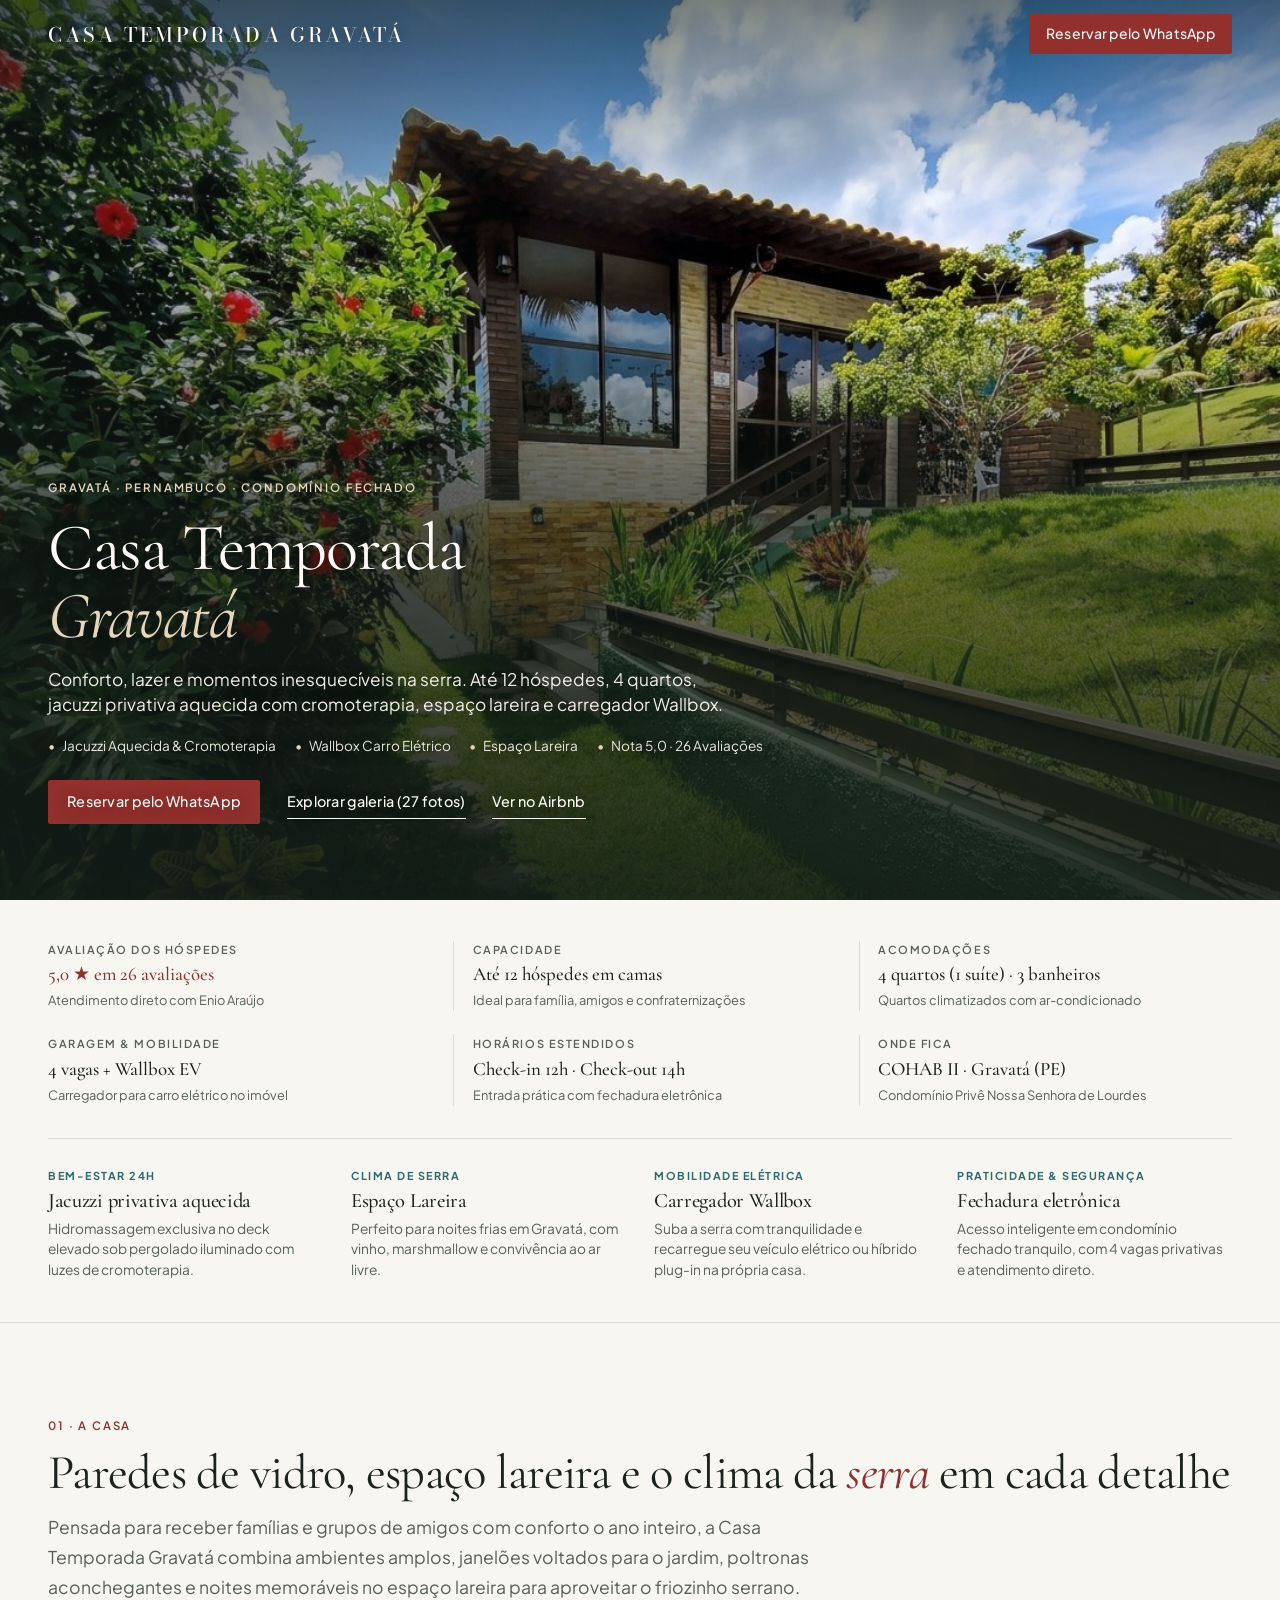
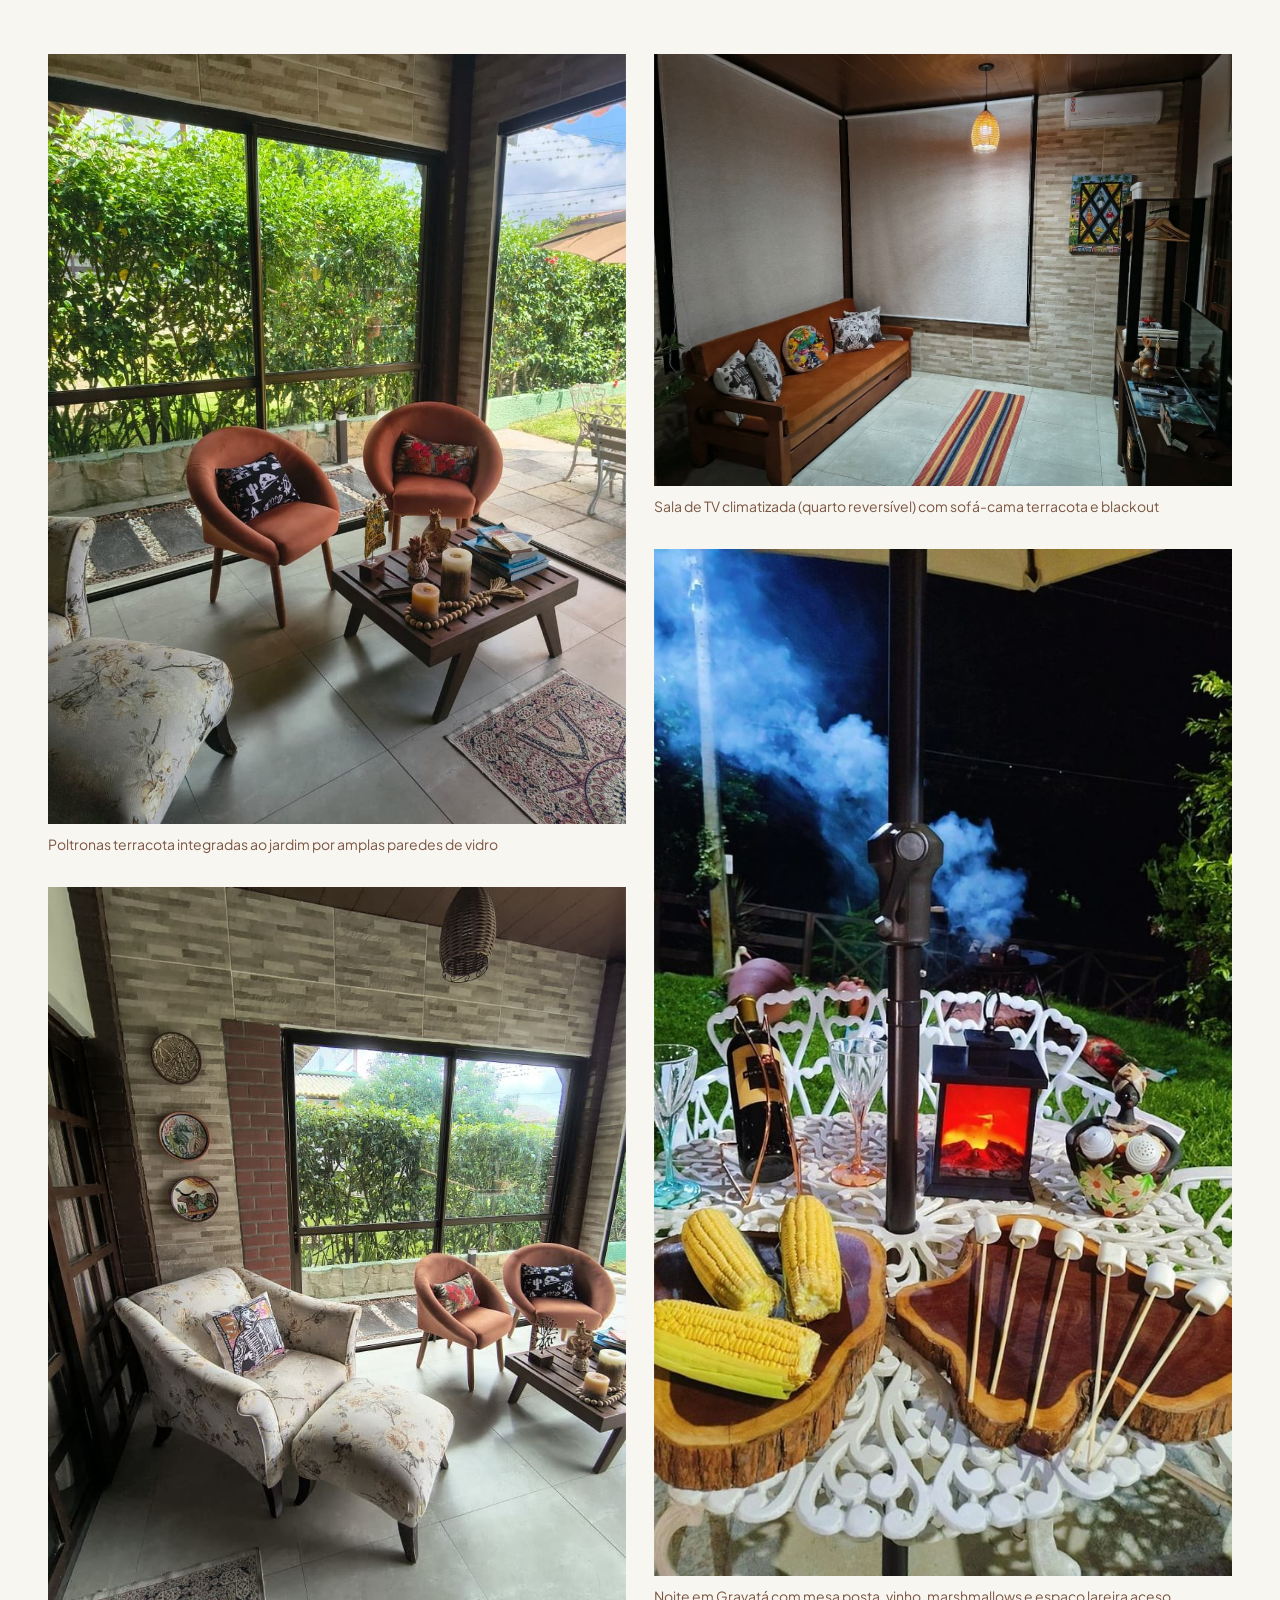
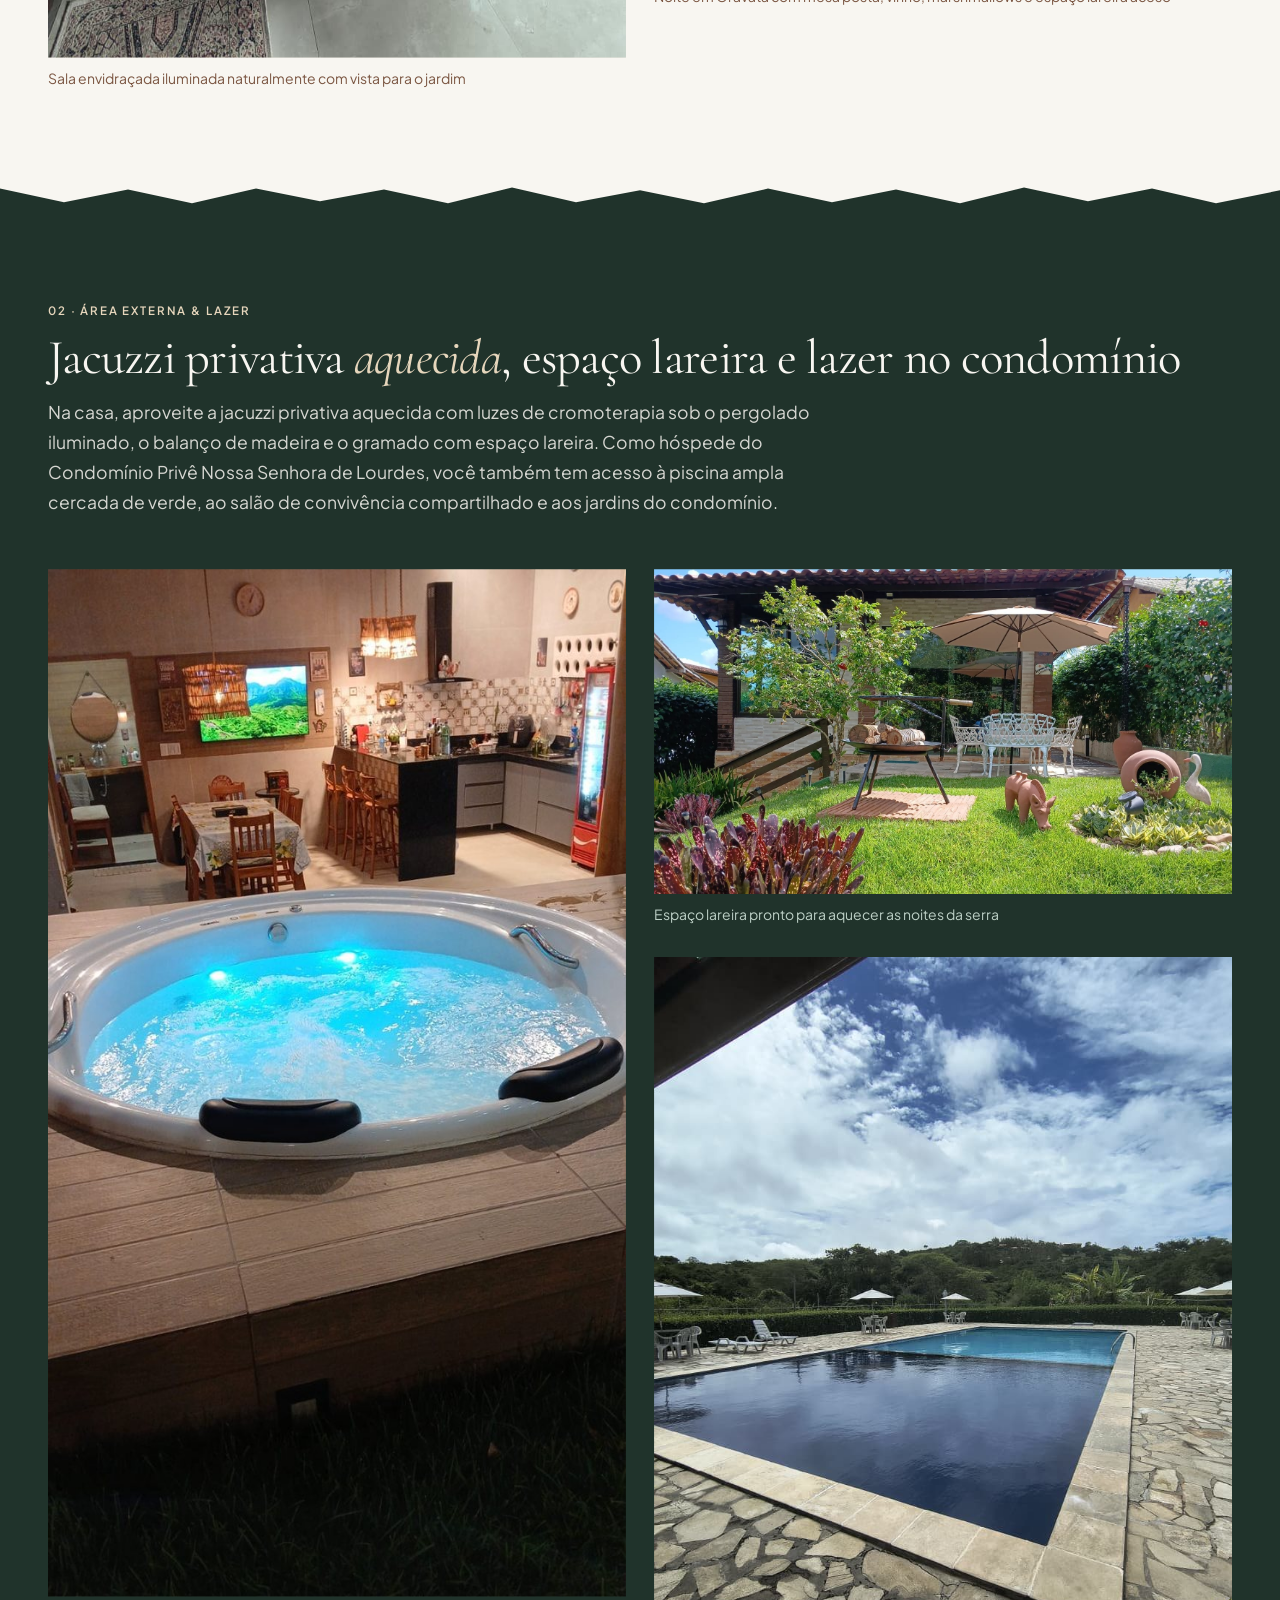
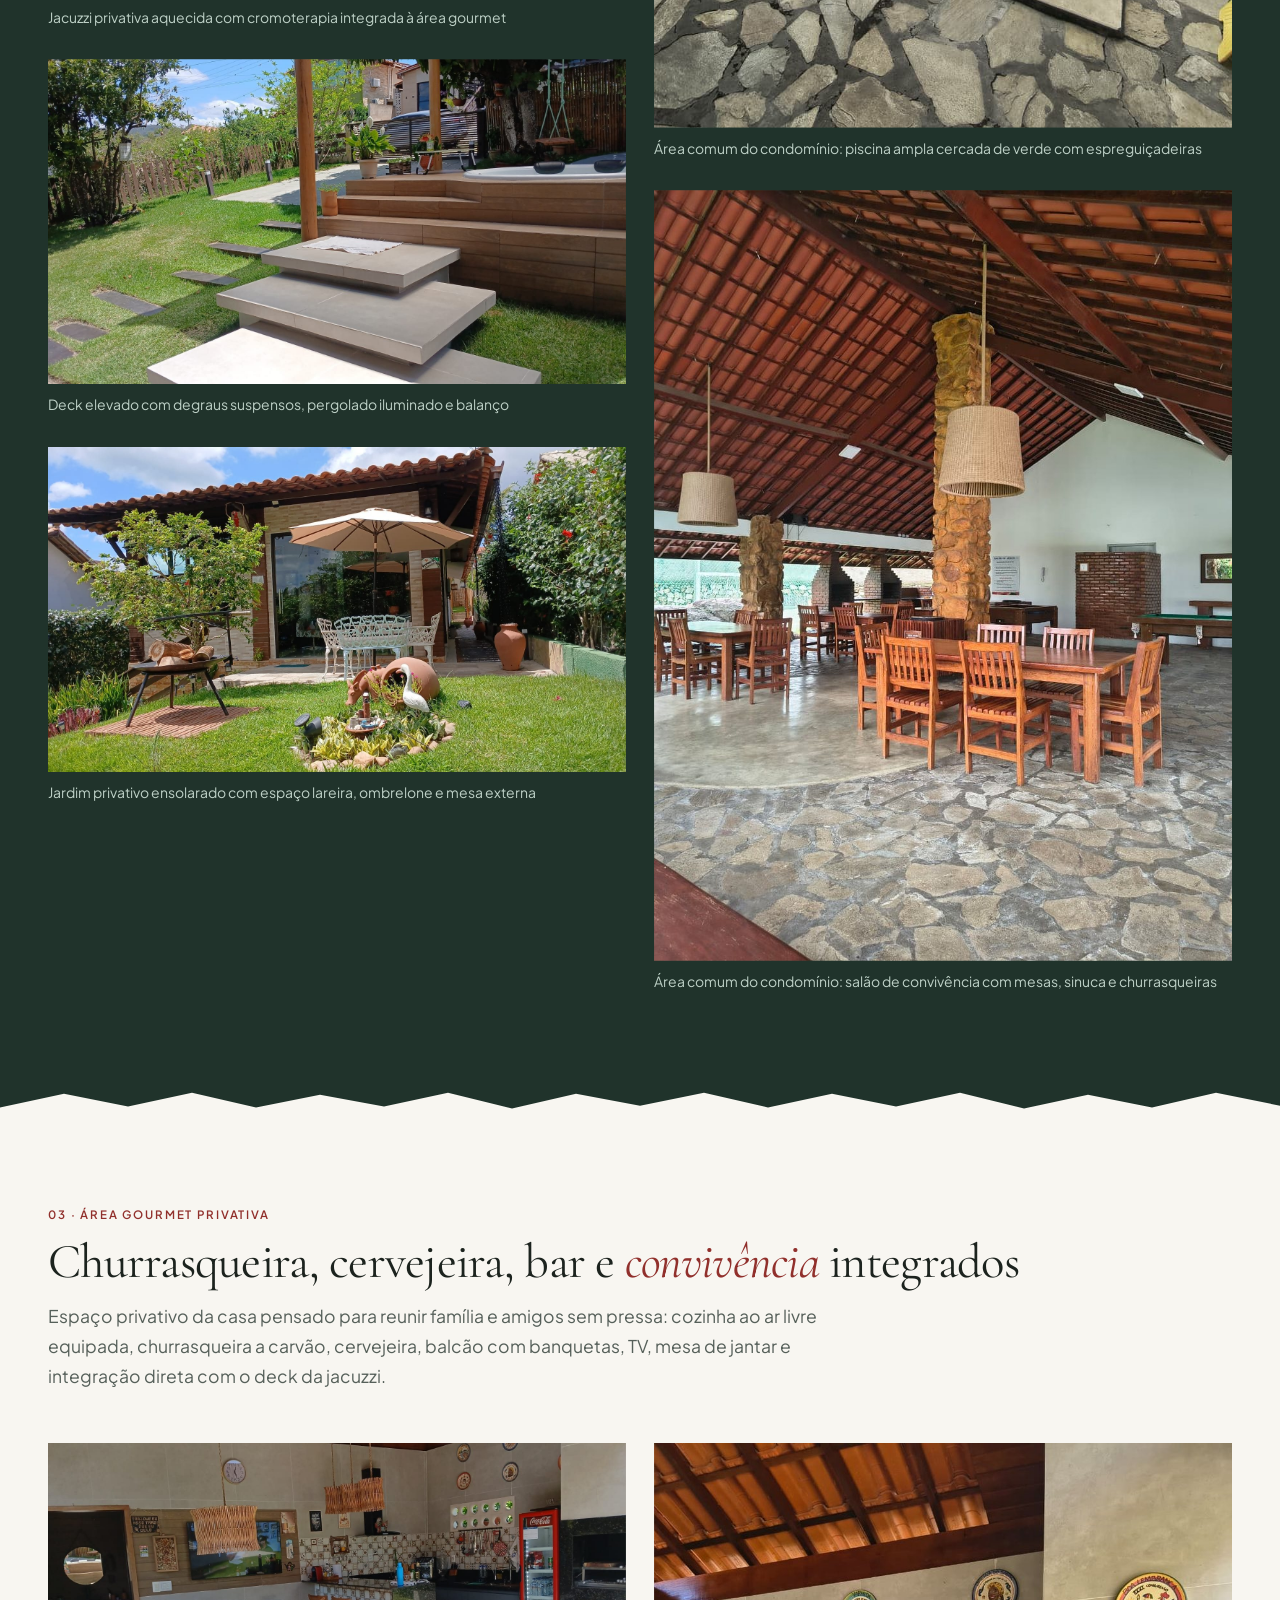
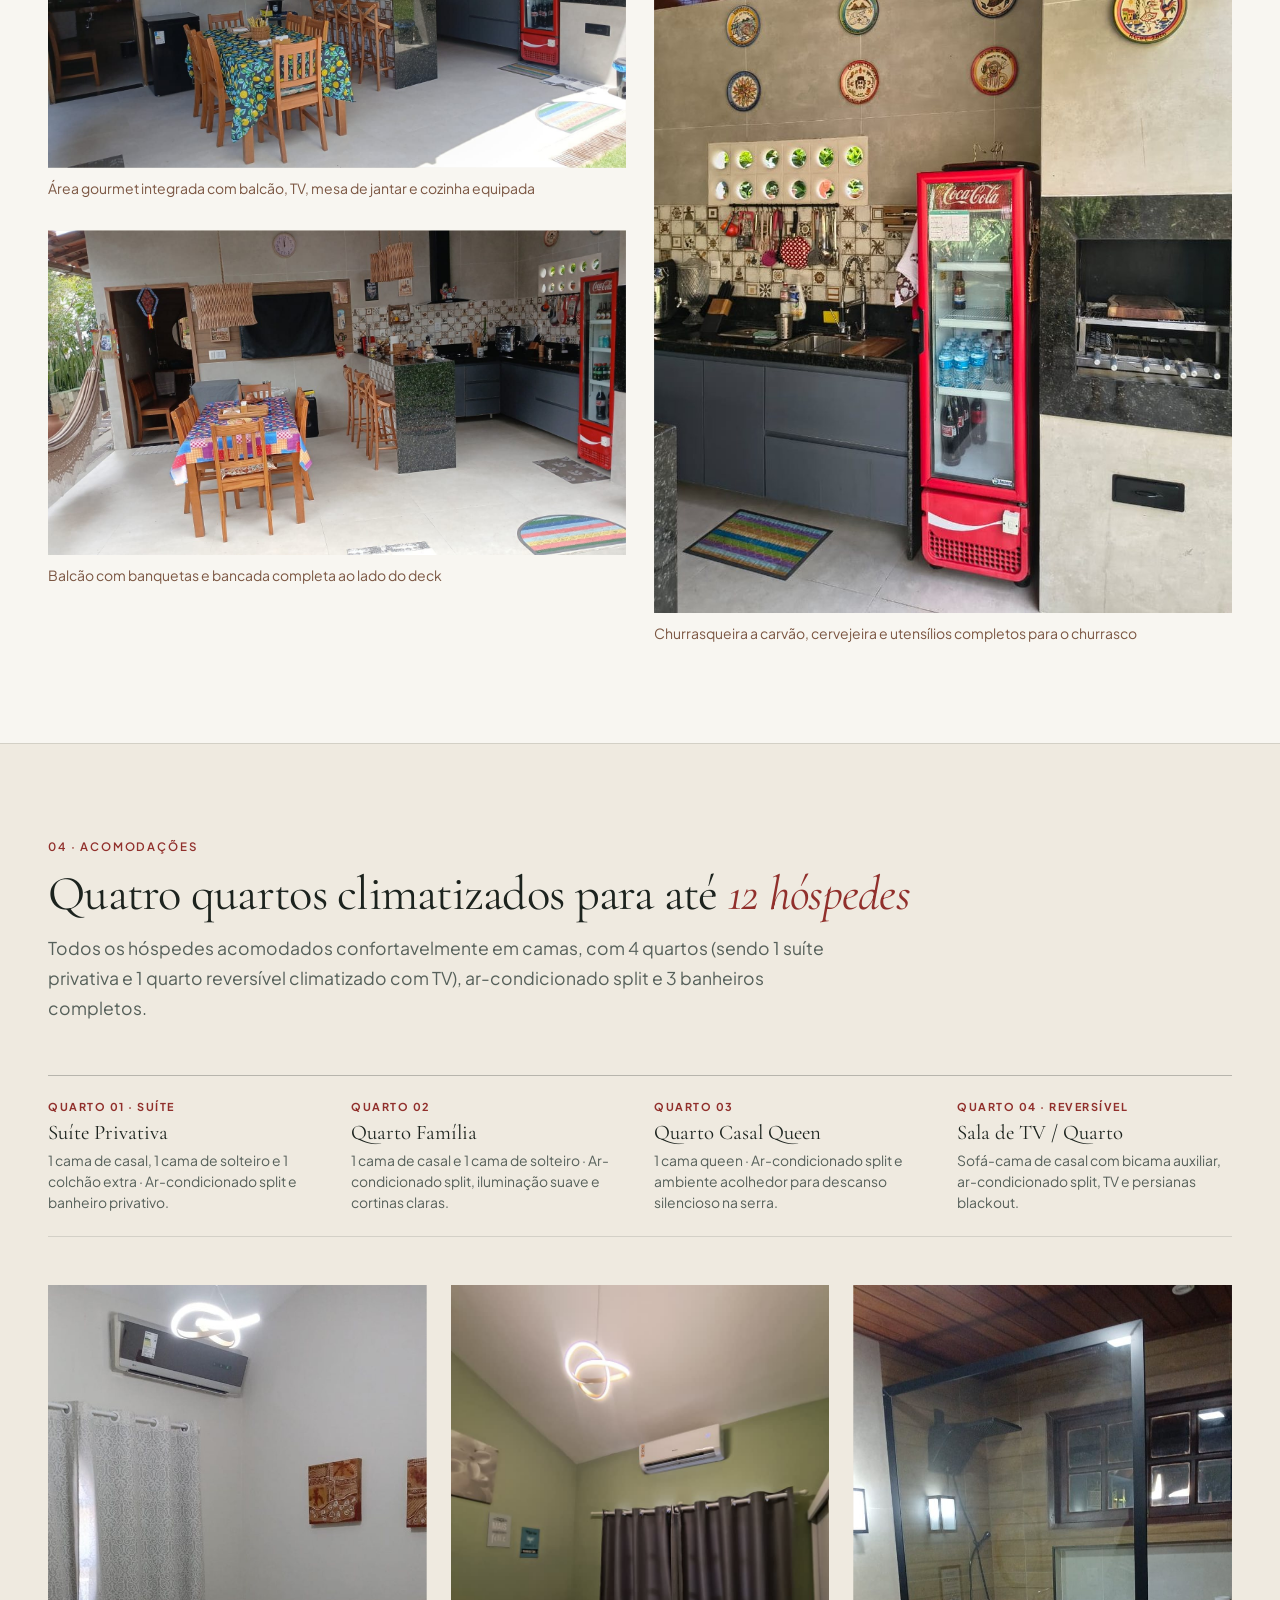
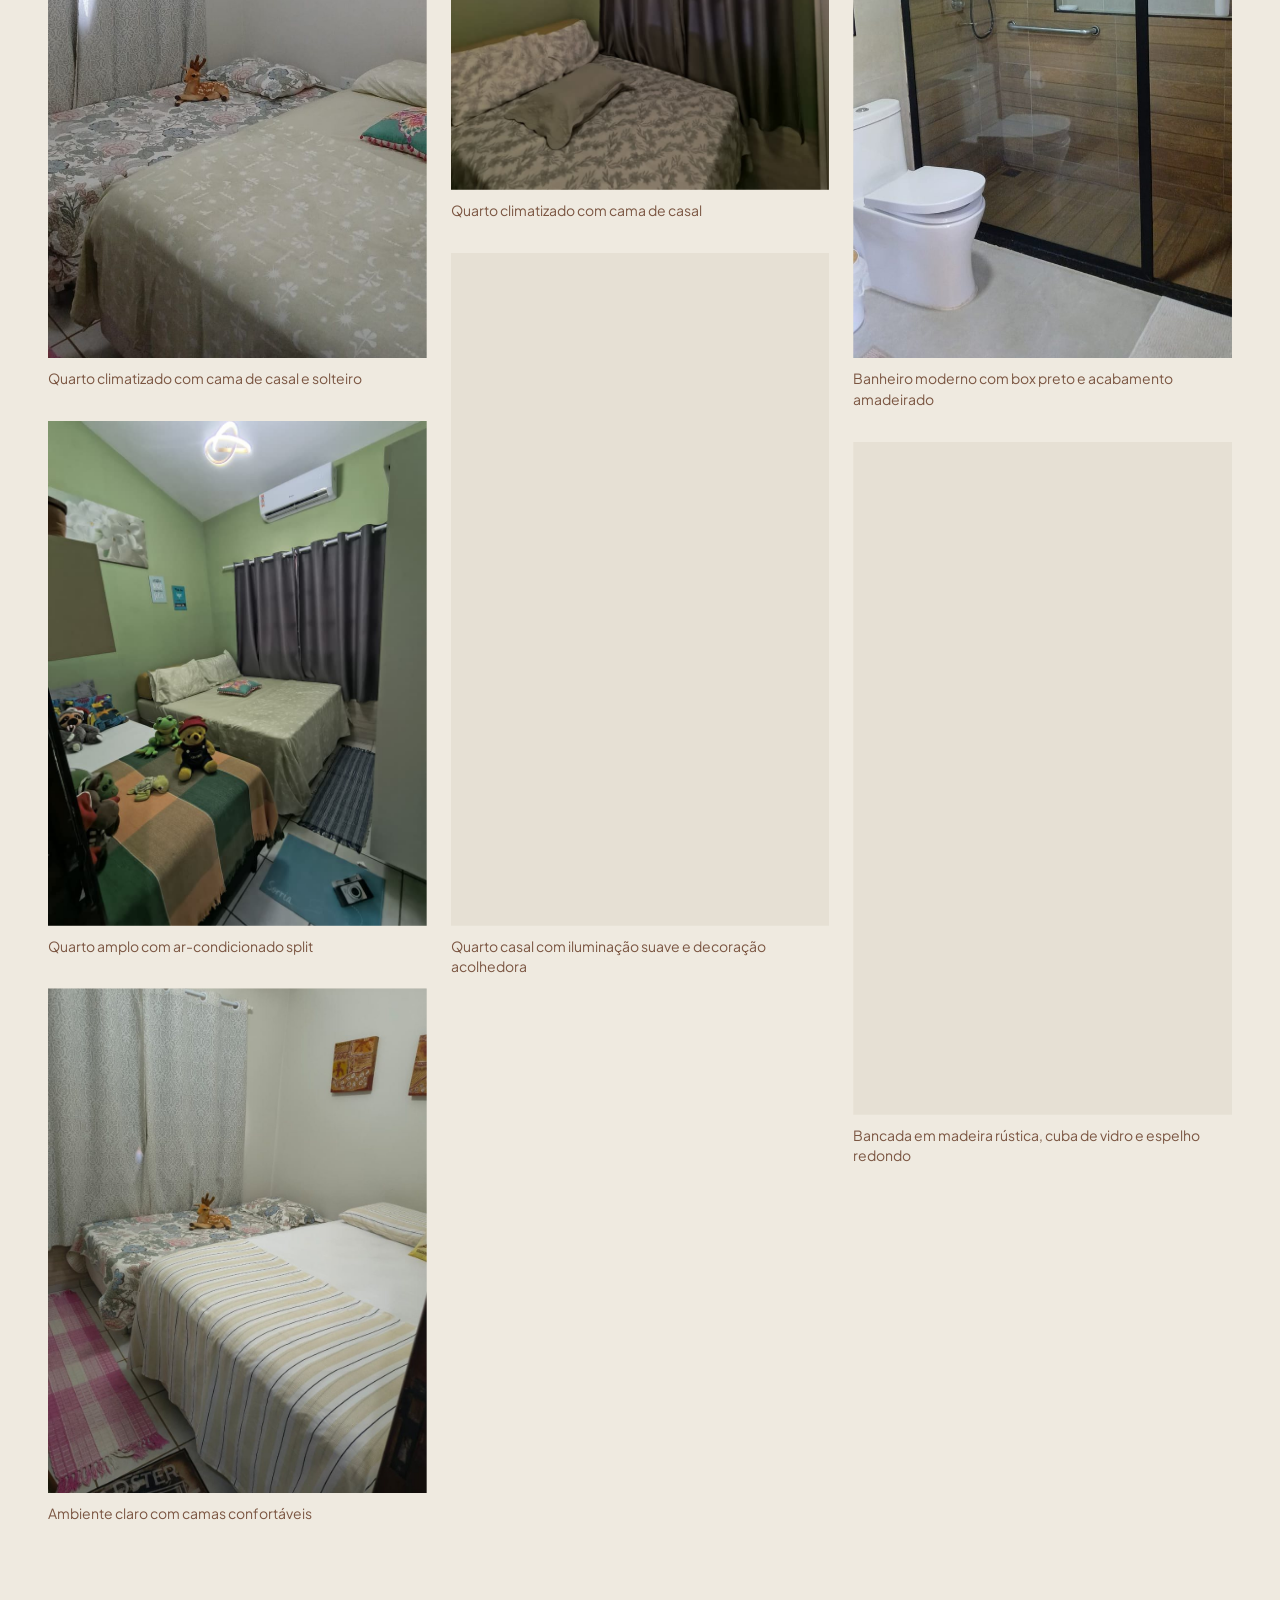
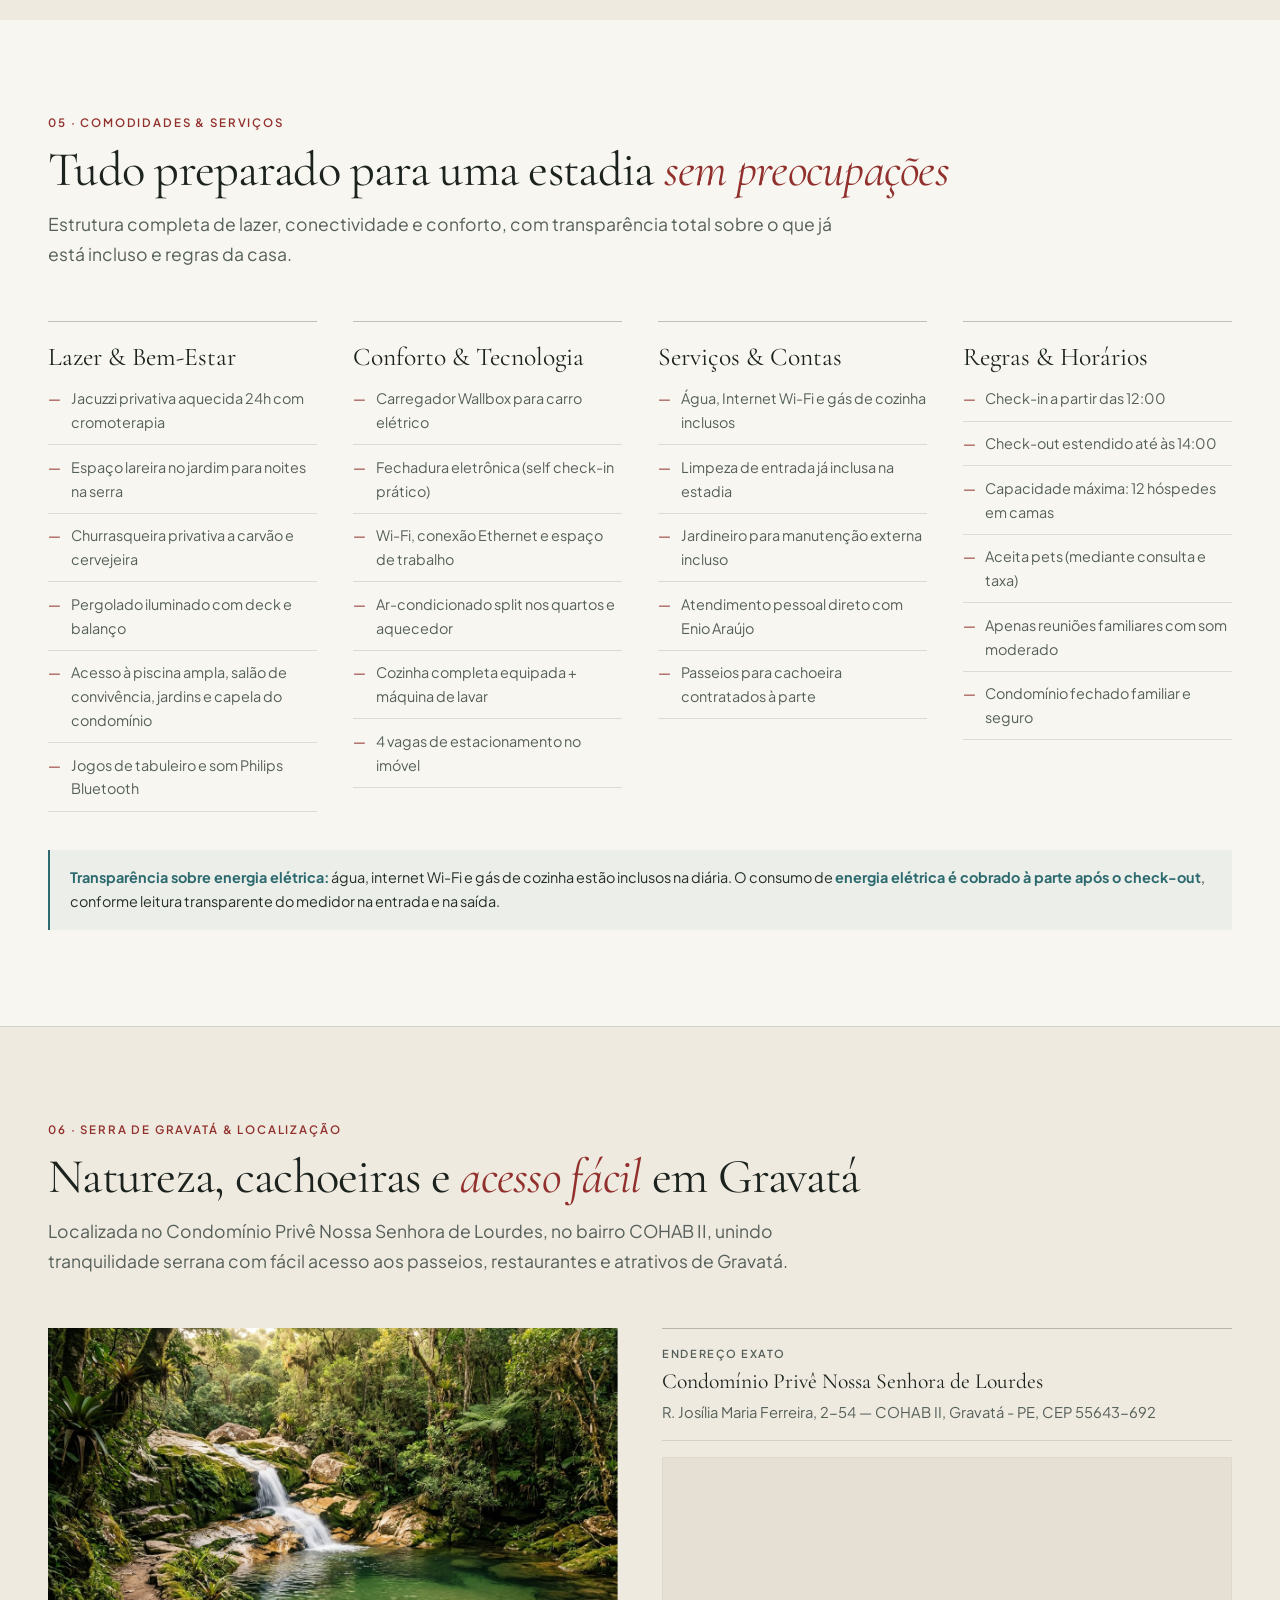
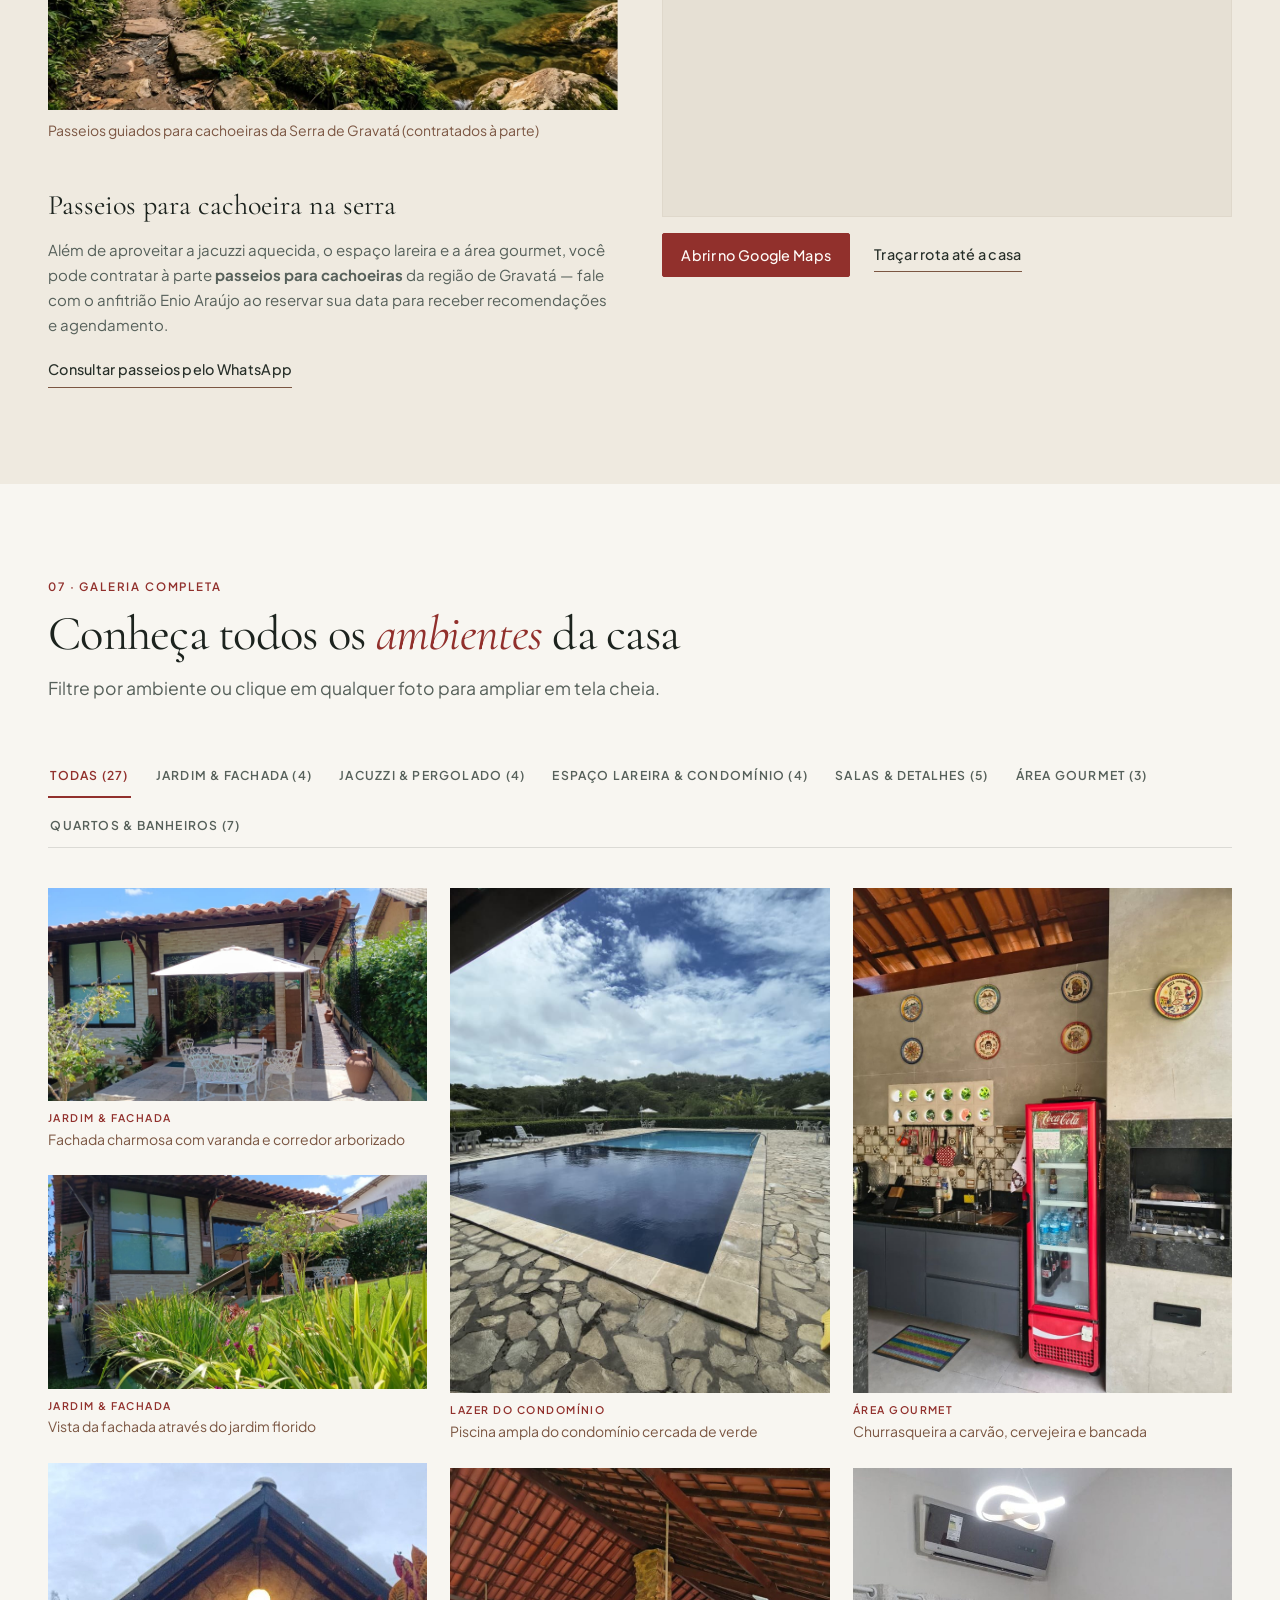
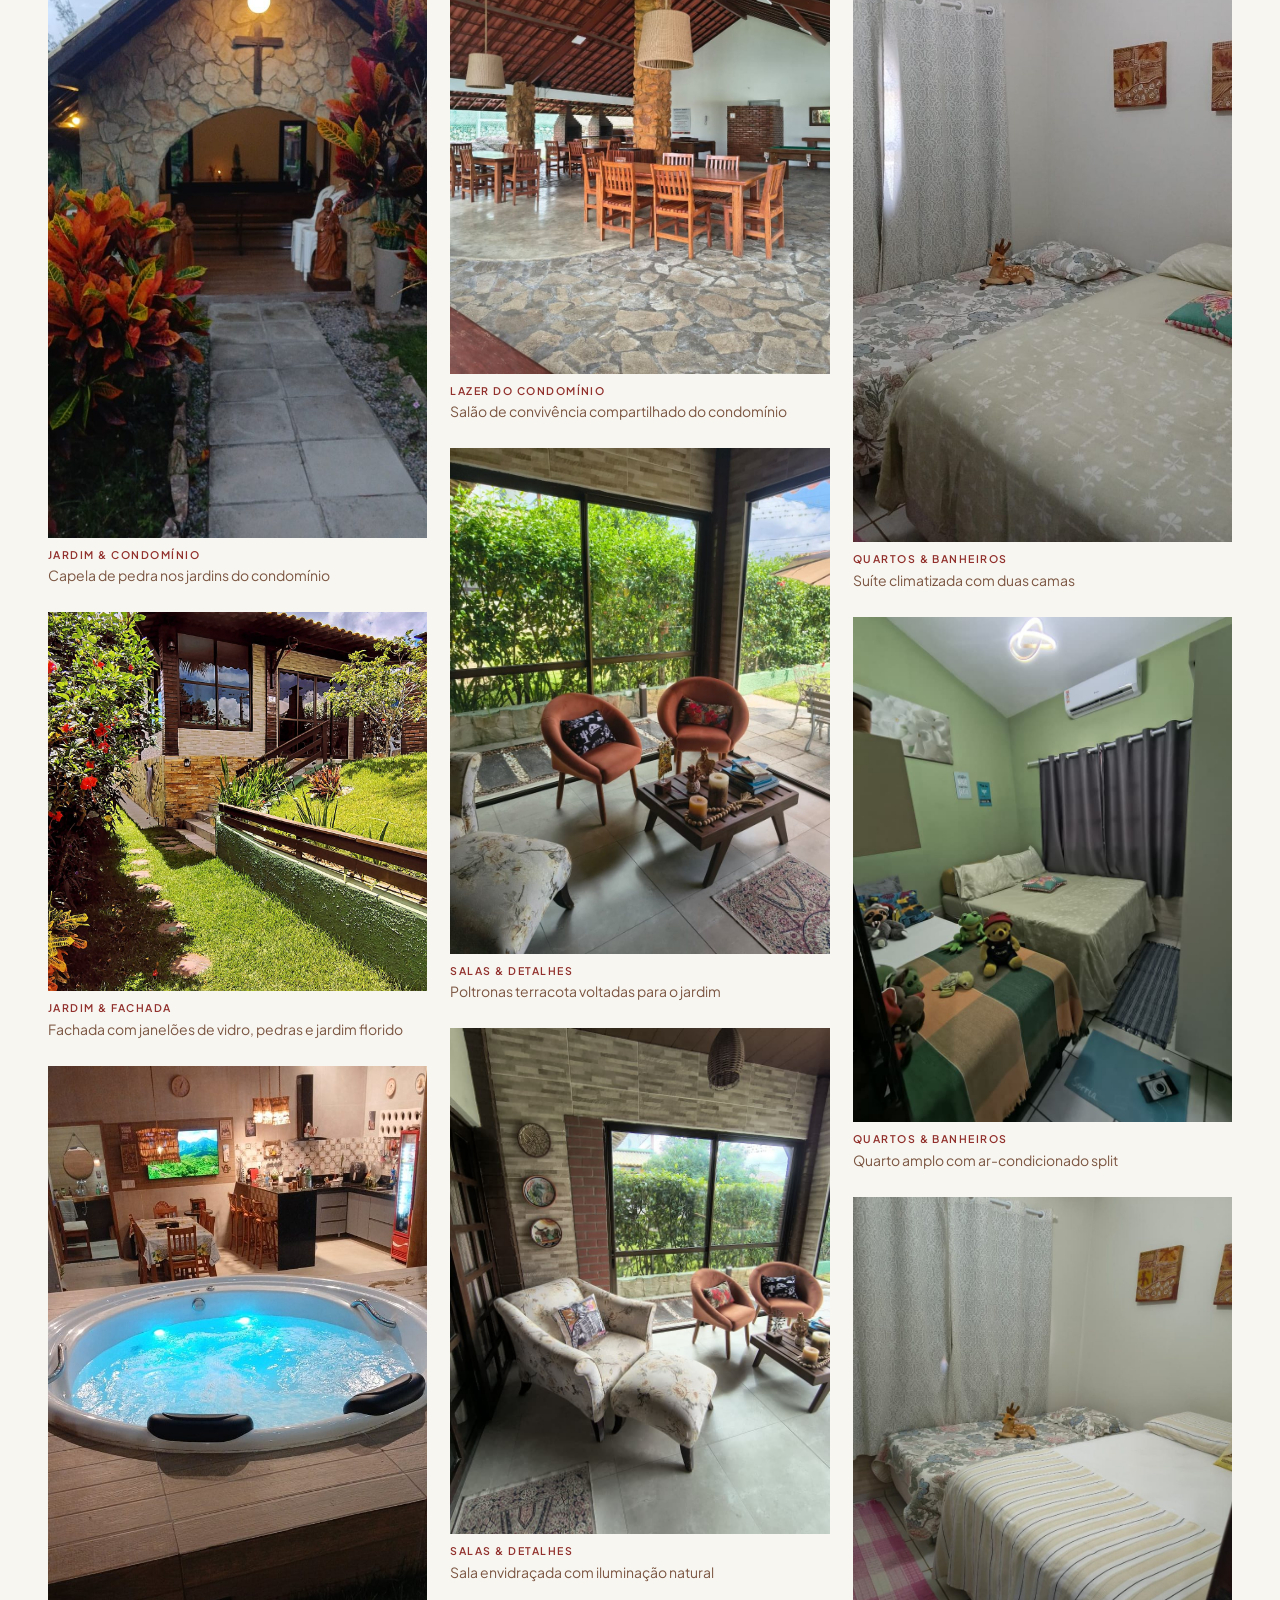
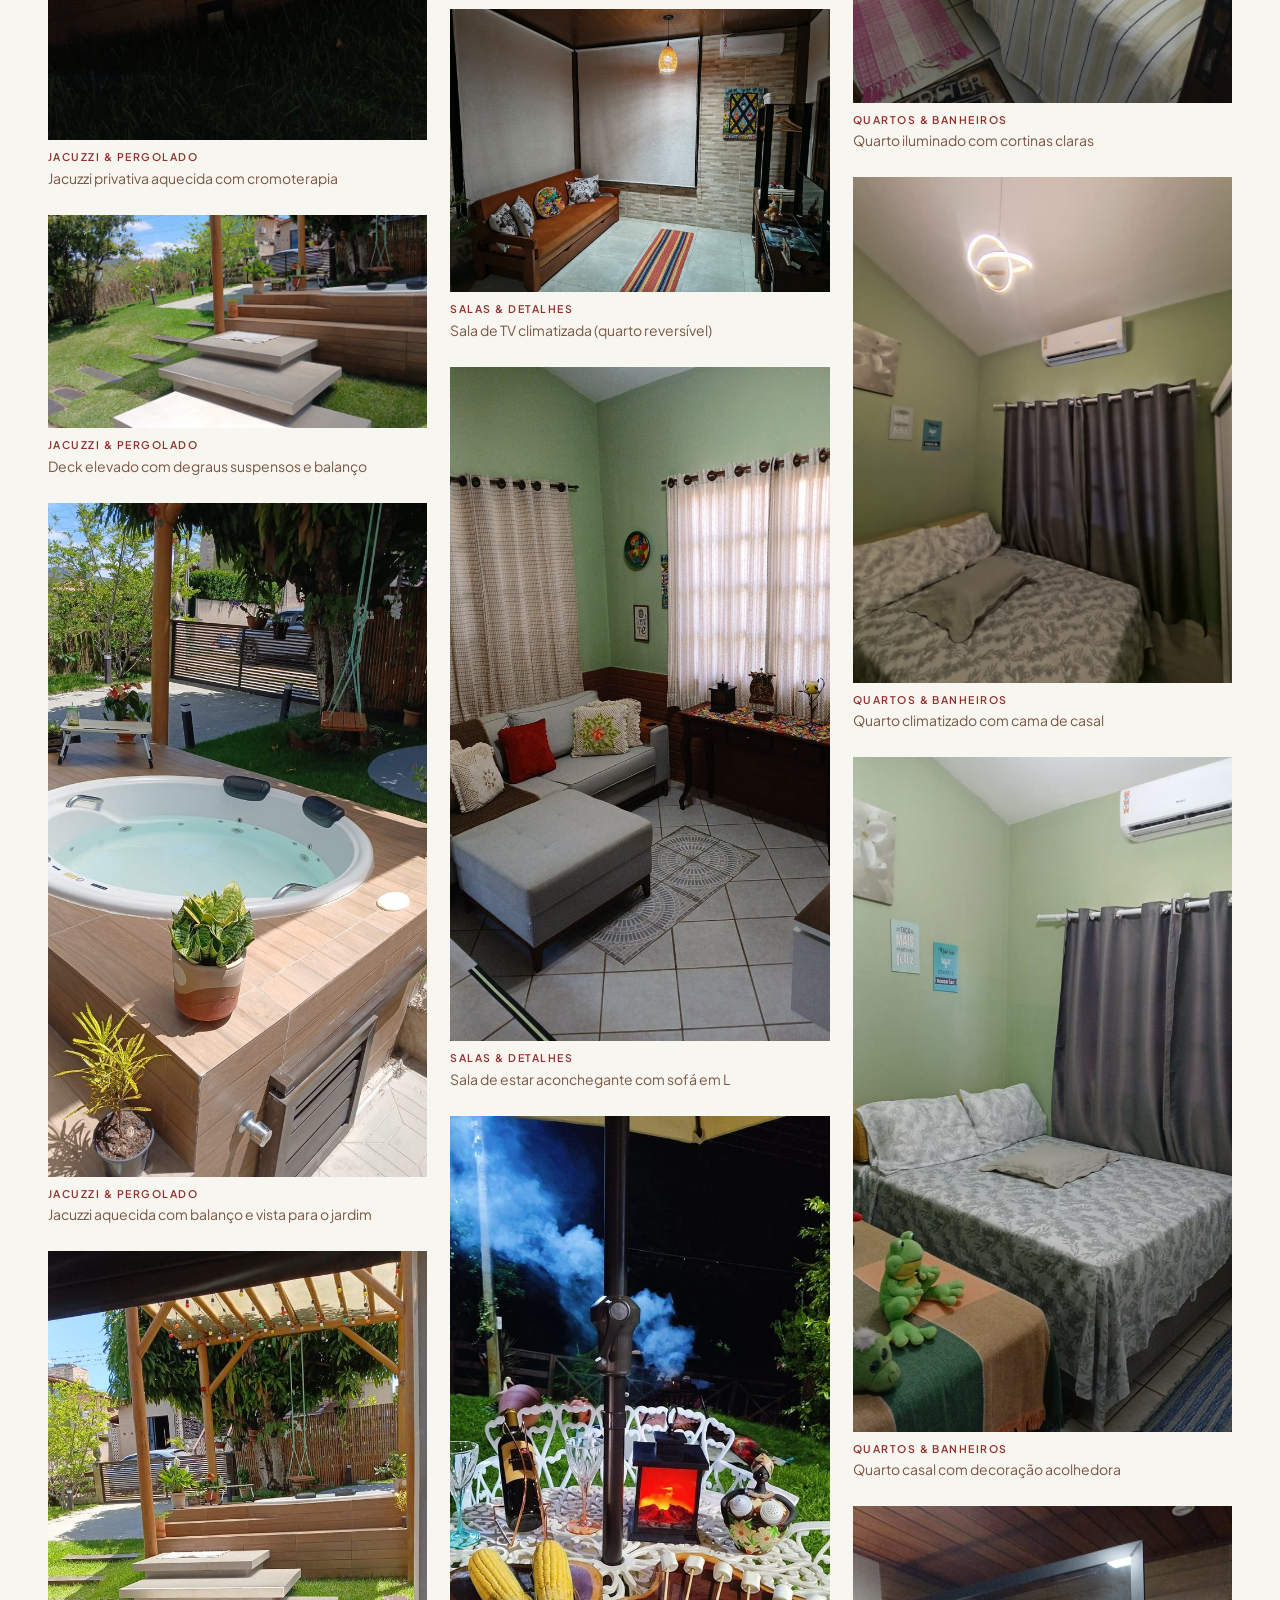
==== commit 0185f448: "fix(v1.0.1): identificar salao compartilhado do condominio e renomear fogo de chao para espaco larei" ====
--- a/index.html
+++ b/index.html
@@ -4,9 +4,9 @@
   <meta charset="UTF-8">
   <meta name="viewport" content="width=device-width, initial-scale=1.0">
   <title>Casa Temporada Gravatá — Conforto, lazer e momentos inesquecíveis na serra</title>
-  <meta name="description" content="Casa Temporada Gravatá em condomínio fechado (COHAB II, Gravatá-PE): até 12 hóspedes, 4 quartos (1 suíte), jacuzzi privativa aquecida com cromoterapia, carregador Wallbox para carro elétrico, lareira, fogo de chão e área gourmet completa.">
+  <meta name="description" content="Casa Temporada Gravatá em condomínio fechado (COHAB II, Gravatá-PE): até 12 hóspedes, 4 quartos (1 suíte), jacuzzi privativa aquecida com cromoterapia, carregador Wallbox para carro elétrico, espaço lareira e área gourmet completa.">
   <meta property="og:title" content="Casa Temporada Gravatá — Aluguel de Temporada na Serra (PE)">
-  <meta property="og:description" content="Conforto, lazer e momentos inesquecíveis na serra. Até 12 hóspedes, 4 quartos, jacuzzi privativa aquecida com cromoterapia, Wallbox para carro elétrico e lareira em Gravatá-PE.">
+  <meta property="og:description" content="Conforto, lazer e momentos inesquecíveis na serra. Até 12 hóspedes, 4 quartos, jacuzzi privativa aquecida com cromoterapia, Wallbox para carro elétrico e espaço lareira em Gravatá-PE.">
   <meta property="og:type" content="website">
   <meta property="og:image" content="https://gabrielsena87.github.io/site-casa-enio-junior/assets/images/00-hero-fachada-principal.jpg">
   <link rel="preconnect" href="https://fonts.googleapis.com">
@@ -59,13 +59,13 @@
           Casa Temporada <em>Gravatá</em>
         </h1>
         <p class="hero-subtitle">
-          Conforto, lazer e momentos inesquecíveis na serra. Até 12 hóspedes, 4 quartos, jacuzzi privativa aquecida com cromoterapia, lareira e carregador Wallbox.
+          Conforto, lazer e momentos inesquecíveis na serra. Até 12 hóspedes, 4 quartos, jacuzzi privativa aquecida com cromoterapia, espaço lareira e carregador Wallbox.
         </p>
 
         <ul class="hero-chips" aria-label="Destaques principais da casa">
           <li>Jacuzzi Aquecida &amp; Cromoterapia</li>
           <li>Wallbox Carro Elétrico</li>
-          <li>Lareira &amp; Fogo de Chão</li>
+          <li>Espaço Lareira</li>
           <li>Nota 5,0 · 26 Avaliações</li>
         </ul>
 
@@ -135,8 +135,8 @@
           </div>
           <div class="sig-item">
             <span class="sig-kicker">Clima de Serra</span>
-            <h2 class="sig-title">Lareira &amp; Fogo de chão</h2>
-            <p class="sig-desc">Perfeita para noites frias em Gravatá, com vinho, marshmallow e convivência ao ar livre.</p>
+            <h2 class="sig-title">Espaço Lareira</h2>
+            <p class="sig-desc">Perfeito para noites frias em Gravatá, com vinho, marshmallow e convivência ao ar livre.</p>
           </div>
           <div class="sig-item">
             <span class="sig-kicker">Mobilidade Elétrica</span>
@@ -158,10 +158,10 @@
         <header class="section-header">
           <p class="eyebrow">01 · A Casa</p>
           <h2 id="a-casa-title" class="section-title">
-            Paredes de vidro, lareira e o clima da <em>serra</em> em cada detalhe
+            Paredes de vidro, espaço lareira e o clima da <em>serra</em> em cada detalhe
           </h2>
           <p class="section-lead">
-            Pensada para receber famílias e grupos de amigos com conforto o ano inteiro, a Casa Temporada Gravatá combina ambientes amplos, janelões voltados para o jardim, poltronas aconchegantes, lareira para o friozinho serrano e noites memoráveis ao redor do fogo de chão.
+            Pensada para receber famílias e grupos de amigos com conforto o ano inteiro, a Casa Temporada Gravatá combina ambientes amplos, janelões voltados para o jardim, poltronas aconchegantes e noites memoráveis no espaço lareira para aproveitar o friozinho serrano.
           </p>
         </header>
 
@@ -220,13 +220,13 @@
                 src="assets/images/27-detalhes-mesa-posta-a-noite-com-vinho.jpg"
                 width="675"
                 height="1200"
-                alt="Noite na serra com mesa posta, vinho, milho, marshmallows e fogo de chão aceso"
-                loading="lazy"
-                decoding="async"
-              >
-            </div>
-            <figcaption class="photo-caption">
-              Noite em Gravatá com mesa posta, vinho, marshmallows e fogo de chão aceso
+                alt="Noite na serra com mesa posta, vinho, milho, marshmallows e espaço lareira aceso"
+                loading="lazy"
+                decoding="async"
+              >
+            </div>
+            <figcaption class="photo-caption">
+              Noite em Gravatá com mesa posta, vinho, marshmallows e espaço lareira aceso
             </figcaption>
           </figure>
         </div>
@@ -244,10 +244,10 @@
         <header class="section-header">
           <p class="eyebrow">02 · Área Externa &amp; Lazer</p>
           <h2 id="area-externa-title" class="section-title">
-            Jacuzzi privativa <em>aquecida</em>, fogo de chão e lazer no condomínio
+            Jacuzzi privativa <em>aquecida</em>, espaço lareira e lazer no condomínio
           </h2>
           <p class="section-lead">
-            Na casa, aproveite a jacuzzi privativa aquecida com luzes de cromoterapia sob o pergolado iluminado, o balanço de madeira e o gramado com fogo de chão. Como hóspede do Condomínio Privê Nossa Senhora de Lourdes, você também tem acesso à piscina ampla cercada de verde e aos jardins do condomínio.
+            Na casa, aproveite a jacuzzi privativa aquecida com luzes de cromoterapia sob o pergolado iluminado, o balanço de madeira e o gramado com espaço lareira. Como hóspede do Condomínio Privê Nossa Senhora de Lourdes, você também tem acesso à piscina ampla cercada de verde, ao salão de convivência compartilhado e aos jardins do condomínio.
           </p>
         </header>
 
@@ -290,13 +290,13 @@
                 src="assets/images/09-fogo-de-chao-lazer-jardim-ensolarado-com-fogo-d.jpg"
                 width="1600"
                 height="900"
-                alt="Jardim ensolarado com fogo de chão, ombrelone e conjunto de mesa externa"
-                loading="lazy"
-                decoding="async"
-              >
-            </div>
-            <figcaption class="photo-caption">
-              Jardim privativo ensolarado com fogo de chão, ombrelone e mesa externa
+                alt="Jardim ensolarado com espaço lareira, ombrelone e conjunto de mesa externa"
+                loading="lazy"
+                decoding="async"
+              >
+            </div>
+            <figcaption class="photo-caption">
+              Jardim privativo ensolarado com espaço lareira, ombrelone e mesa externa
             </figcaption>
           </figure>
 
@@ -306,13 +306,13 @@
                 src="assets/images/10-fogo-de-chao-lazer-fogo-de-chao-e-mesa-externa.jpg"
                 width="1600"
                 height="900"
-                alt="Área de fogo de chão e mesa no gramado da casa"
-                loading="lazy"
-                decoding="async"
-              >
-            </div>
-            <figcaption class="photo-caption">
-              Espaço do fogo de chão pronto para aquecer as noites da serra
+                alt="Espaço lareira e mesa externa no gramado da casa"
+                loading="lazy"
+                decoding="async"
+              >
+            </div>
+            <figcaption class="photo-caption">
+              Espaço lareira pronto para aquecer as noites da serra
             </figcaption>
           </figure>
 
@@ -322,29 +322,29 @@
                 src="assets/images/11-fogo-de-chao-lazer-piscina-ampla-cercada-de-ver.jpg"
                 width="780"
                 height="1040"
-                alt="Piscina ampla do condomínio cercada de verde com espreguiçadeiras"
-                loading="lazy"
-                decoding="async"
-              >
-            </div>
-            <figcaption class="photo-caption">
-              Piscina ampla do condomínio cercada de verde com espreguiçadeiras
-            </figcaption>
-          </figure>
-
-          <figure class="photo-card ratio-landscape" data-gal="externa" tabindex="0" role="button">
-            <div class="photo-frame" data-rv="x">
-              <img
-                src="assets/images/02-fachada-jardim-vista-da-fachada-atraves-do.jpg"
-                width="1600"
-                height="900"
-                alt="Vista da fachada através do jardim florido com varanda ensolarada"
-                loading="lazy"
-                decoding="async"
-              >
-            </div>
-            <figcaption class="photo-caption">
-              Vista da casa através do jardim florido em condomínio fechado
+                alt="Piscina ampla compartilhada do condomínio cercada de verde com espreguiçadeiras"
+                loading="lazy"
+                decoding="async"
+              >
+            </div>
+            <figcaption class="photo-caption">
+              Área comum do condomínio: piscina ampla cercada de verde com espreguiçadeiras
+            </figcaption>
+          </figure>
+
+          <figure class="photo-card ratio-portrait" data-gal="externa" tabindex="0" role="button">
+            <div class="photo-frame" data-rv="y">
+              <img
+                src="assets/images/16-area-gourmet-cozin-espaco-gourmet-amplo-com-mes.jpg"
+                width="900"
+                height="1200"
+                alt="Salão de convivência compartilhado do condomínio com mesas de madeira, jogos e churrasqueiras"
+                loading="lazy"
+                decoding="async"
+              >
+            </div>
+            <figcaption class="photo-caption">
+              Área comum do condomínio: salão de convivência com mesas, sinuca e churrasqueiras
             </figcaption>
           </figure>
         </div>
@@ -360,32 +360,16 @@
     <section class="section band-ivory" id="gourmet" aria-labelledby="gourmet-title">
       <div class="container">
         <header class="section-header">
-          <p class="eyebrow">03 · Área Gourmet &amp; Convivência</p>
+          <p class="eyebrow">03 · Área Gourmet Privativa</p>
           <h2 id="gourmet-title" class="section-title">
             Churrasqueira, cervejeira, bar e <em>convivência</em> integrados
           </h2>
           <p class="section-lead">
-            Espaço pensado para reunir família e amigos sem pressa: cozinha ao ar livre equipada, churrasqueira privativa a carvão, cervejeira, balcão com banquetas, TV, mesas espaçosas e integração direta com o deck da jacuzzi.
+            Espaço privativo da casa pensado para reunir família e amigos sem pressa: cozinha ao ar livre equipada, churrasqueira a carvão, cervejeira, balcão com banquetas, TV, mesa de jantar e integração direta com o deck da jacuzzi.
           </p>
         </header>
 
         <div class="editorial-grid editorial-grid-gourmet">
-          <figure class="photo-card ratio-portrait" data-gal="gourmet" tabindex="0" role="button">
-            <div class="photo-frame" data-rv="y">
-              <img
-                src="assets/images/16-area-gourmet-cozin-espaco-gourmet-amplo-com-mes.jpg"
-                width="900"
-                height="1200"
-                alt="Espaço gourmet e convivência amplo com mesas, jogos e churrasqueiras"
-                loading="lazy"
-                decoding="async"
-              >
-            </div>
-            <figcaption class="photo-caption">
-              Área de convivência espaçosa para confraternizações em família
-            </figcaption>
-          </figure>
-
           <figure class="photo-card ratio-landscape" data-gal="gourmet" tabindex="0" role="button">
             <div class="photo-frame" data-rv="x">
               <img
@@ -607,10 +591,10 @@
             <h3>Lazer &amp; Bem-Estar</h3>
             <ul class="amenity-list">
               <li>Jacuzzi privativa aquecida 24h com cromoterapia</li>
-              <li>Lareira interna e fogo de chão no jardim</li>
+              <li>Espaço lareira no jardim para noites na serra</li>
               <li>Churrasqueira privativa a carvão e cervejeira</li>
               <li>Pergolado iluminado com deck e balanço</li>
-              <li>Acesso à piscina ampla, jardins e capela do condomínio</li>
+              <li>Acesso à piscina ampla, salão de convivência, jardins e capela do condomínio</li>
               <li>Jogos de tabuleiro e som Philips Bluetooth</li>
             </ul>
           </article>
@@ -689,7 +673,7 @@
             </figure>
             <h3>Passeios para cachoeira na serra</h3>
             <p>
-              Além de aproveitar a jacuzzi aquecida, a lareira e a área gourmet, você pode contratar à parte <strong>passeios para cachoeiras</strong> da região de Gravatá — fale com o anfitrião Enio Araújo ao reservar sua data para receber recomendações e agendamento.
+              Além de aproveitar a jacuzzi aquecida, o espaço lareira e a área gourmet, você pode contratar à parte <strong>passeios para cachoeiras</strong> da região de Gravatá — fale com o anfitrião Enio Araújo ao reservar sua data para receber recomendações e agendamento.
             </p>
             <div>
               <a
@@ -760,9 +744,9 @@
           <button type="button" class="filter-btn is-active" data-filter="all">Todas (27)</button>
           <button type="button" class="filter-btn" data-filter="fachada_jardim">Jardim &amp; Fachada (4)</button>
           <button type="button" class="filter-btn" data-filter="hidro_pergola">Jacuzzi &amp; Pergolado (4)</button>
-          <button type="button" class="filter-btn" data-filter="fogo_de_chao_lazer">Lazer &amp; Fogo de Chão (3)</button>
+          <button type="button" class="filter-btn" data-filter="espaco_lareira_lazer">Espaço Lareira &amp; Condomínio (4)</button>
           <button type="button" class="filter-btn" data-filter="sala_detalhes">Salas &amp; Detalhes (5)</button>
-          <button type="button" class="filter-btn" data-filter="area_gourmet">Área Gourmet (4)</button>
+          <button type="button" class="filter-btn" data-filter="area_gourmet">Área Gourmet (3)</button>
           <button type="button" class="filter-btn" data-filter="quartos_banheiros">Quartos &amp; Banheiros (7)</button>
         </div>
 
@@ -865,39 +849,51 @@
             </button>
           </figure>
 
-          <!-- Lazer & Fogo de Chão -->
-          <figure class="gallery-item" data-category="fogo_de_chao_lazer" data-caption="Jardim ensolarado com fogo de chão, ombrelone e conjunto externo">
-            <button type="button" class="gallery-trigger" aria-label="Ampliar: Jardim com fogo de chão e ombrelone">
+          <!-- Espaço Lareira & Lazer do Condomínio -->
+          <figure class="gallery-item" data-category="espaco_lareira_lazer" data-caption="Jardim ensolarado com espaço lareira, ombrelone e conjunto externo">
+            <button type="button" class="gallery-trigger" aria-label="Ampliar: Jardim com espaço lareira e ombrelone">
               <img src="assets/images/09-fogo-de-chao-lazer-jardim-ensolarado-com-fogo-d.jpg"
                 width="1600"
-                height="900" alt="Jardim ensolarado com fogo de chão, ombrelone e conjunto externo" loading="lazy" decoding="async">
-              <span class="gallery-meta">
-                <span class="gallery-tag">Lazer &amp; Fogo de Chão</span>
-                <span class="gallery-caption">Jardim ensolarado com fogo de chão e ombrelone</span>
-              </span>
-            </button>
-          </figure>
-
-          <figure class="gallery-item" data-category="fogo_de_chao_lazer" data-caption="Fogo de chão e mesa externa cercados pelo jardim ensolarado">
-            <button type="button" class="gallery-trigger" aria-label="Ampliar: Fogo de chão e mesa externa">
+                height="900" alt="Jardim ensolarado com espaço lareira, ombrelone e conjunto externo" loading="lazy" decoding="async">
+              <span class="gallery-meta">
+                <span class="gallery-tag">Espaço Lareira</span>
+                <span class="gallery-caption">Jardim ensolarado com espaço lareira e ombrelone</span>
+              </span>
+            </button>
+          </figure>
+
+          <figure class="gallery-item" data-category="espaco_lareira_lazer" data-caption="Espaço lareira e mesa externa cercados pelo jardim ensolarado">
+            <button type="button" class="gallery-trigger" aria-label="Ampliar: Espaço lareira e mesa externa">
               <img src="assets/images/10-fogo-de-chao-lazer-fogo-de-chao-e-mesa-externa.jpg"
                 width="1600"
-                height="900" alt="Fogo de chão e mesa externa cercados pelo jardim ensolarado" loading="lazy" decoding="async">
-              <span class="gallery-meta">
-                <span class="gallery-tag">Lazer &amp; Fogo de Chão</span>
-                <span class="gallery-caption">Fogo de chão e mesa externa no gramado</span>
-              </span>
-            </button>
-          </figure>
-
-          <figure class="gallery-item" data-category="fogo_de_chao_lazer" data-caption="Piscina ampla do condomínio cercada de verde com espreguiçadeiras">
+                height="900" alt="Espaço lareira e mesa externa cercados pelo jardim ensolarado" loading="lazy" decoding="async">
+              <span class="gallery-meta">
+                <span class="gallery-tag">Espaço Lareira</span>
+                <span class="gallery-caption">Espaço lareira e mesa externa no gramado</span>
+              </span>
+            </button>
+          </figure>
+
+          <figure class="gallery-item" data-category="espaco_lareira_lazer" data-caption="Piscina ampla compartilhada do condomínio cercada de verde com espreguiçadeiras">
             <button type="button" class="gallery-trigger" aria-label="Ampliar: Piscina do condomínio cercada de verde">
               <img src="assets/images/11-fogo-de-chao-lazer-piscina-ampla-cercada-de-ver.jpg"
                 width="780"
-                height="1040" alt="Piscina ampla do condomínio cercada de verde com espreguiçadeiras" loading="lazy" decoding="async">
+                height="1040" alt="Piscina ampla compartilhada do condomínio cercada de verde com espreguiçadeiras" loading="lazy" decoding="async">
               <span class="gallery-meta">
                 <span class="gallery-tag">Lazer do Condomínio</span>
                 <span class="gallery-caption">Piscina ampla do condomínio cercada de verde</span>
+              </span>
+            </button>
+          </figure>
+
+          <figure class="gallery-item" data-category="espaco_lareira_lazer" data-caption="Salão de convivência compartilhado do condomínio com mesas de madeira, jogos e churrasqueiras">
+            <button type="button" class="gallery-trigger" aria-label="Ampliar: Salão de convivência do condomínio">
+              <img src="assets/images/16-area-gourmet-cozin-espaco-gourmet-amplo-com-mes.jpg"
+                width="900"
+                height="1200" alt="Salão de convivência compartilhado do condomínio com mesas de madeira, jogos e churrasqueiras" loading="lazy" decoding="async">
+              <span class="gallery-meta">
+                <span class="gallery-tag">Lazer do Condomínio</span>
+                <span class="gallery-caption">Salão de convivência compartilhado do condomínio</span>
               </span>
             </button>
           </figure>
@@ -951,31 +947,19 @@
             </button>
           </figure>
 
-          <figure class="gallery-item" data-category="sala_detalhes" data-caption="Mesa posta à noite em Gravatá com vinho, marshmallows e fogo de chão">
+          <figure class="gallery-item" data-category="sala_detalhes" data-caption="Mesa posta à noite em Gravatá com vinho, marshmallows e espaço lareira">
             <button type="button" class="gallery-trigger" aria-label="Ampliar: Mesa posta à noite com vinho">
               <img src="assets/images/27-detalhes-mesa-posta-a-noite-com-vinho.jpg"
                 width="675"
-                height="1200" alt="Mesa posta à noite em Gravatá com vinho, marshmallows e fogo de chão" loading="lazy" decoding="async">
+                height="1200" alt="Mesa posta à noite em Gravatá com vinho, marshmallows e espaço lareira" loading="lazy" decoding="async">
               <span class="gallery-meta">
                 <span class="gallery-tag">Salas &amp; Detalhes</span>
-                <span class="gallery-caption">Noite na serra com vinho e fogo de chão</span>
-              </span>
-            </button>
-          </figure>
-
-          <!-- Área Gourmet -->
-          <figure class="gallery-item" data-category="area_gourmet" data-caption="Área de convivência espaçosa para família e confraternizações">
-            <button type="button" class="gallery-trigger" aria-label="Ampliar: Espaço de convivência amplo">
-              <img src="assets/images/16-area-gourmet-cozin-espaco-gourmet-amplo-com-mes.jpg"
-                width="900"
-                height="1200" alt="Espaço gourmet e convivência amplo com mesas" loading="lazy" decoding="async">
-              <span class="gallery-meta">
-                <span class="gallery-tag">Área Gourmet</span>
-                <span class="gallery-caption">Espaço amplo para confraternizações</span>
-              </span>
-            </button>
-          </figure>
-
+                <span class="gallery-caption">Noite na serra com vinho e espaço lareira</span>
+              </span>
+            </button>
+          </figure>
+
+          <!-- Área Gourmet Privativa -->
           <figure class="gallery-item" data-category="area_gourmet" data-caption="Área gourmet integrada com bar, mesa, TV e churrasqueira">
             <button type="button" class="gallery-trigger" aria-label="Ampliar: Área gourmet integrada">
               <img src="assets/images/17-area-gourmet-cozin-ampla-area-gourmet-integrada.jpg"
@@ -1264,7 +1248,7 @@
             </h3>
             <div class="faq-answer" id="faq-answer-2" role="region" aria-labelledby="faq-trigger-2">
               <p>
-                Sim! A <strong>jacuzzi é 100% privativa da casa</strong>, disponível 24 horas no deck sob o pergolado iluminado, equipada com <strong>aquecedor e luzes de cromoterapia</strong>. Já a piscina ampla cercada de verde faz parte da área de lazer compartilhada do Condomínio Privê Nossa Senhora de Lourdes, com acesso livre para os hóspedes.
+                Sim! A <strong>jacuzzi é 100% privativa da casa</strong>, disponível 24 horas no deck sob o pergolado iluminado, equipada com <strong>aquecedor e luzes de cromoterapia</strong>. Já a piscina ampla cercada de verde e o salão de convivência fazem parte da área de lazer compartilhada do Condomínio Privê Nossa Senhora de Lourdes, com acesso livre para os hóspedes.
               </p>
             </div>
           </article>
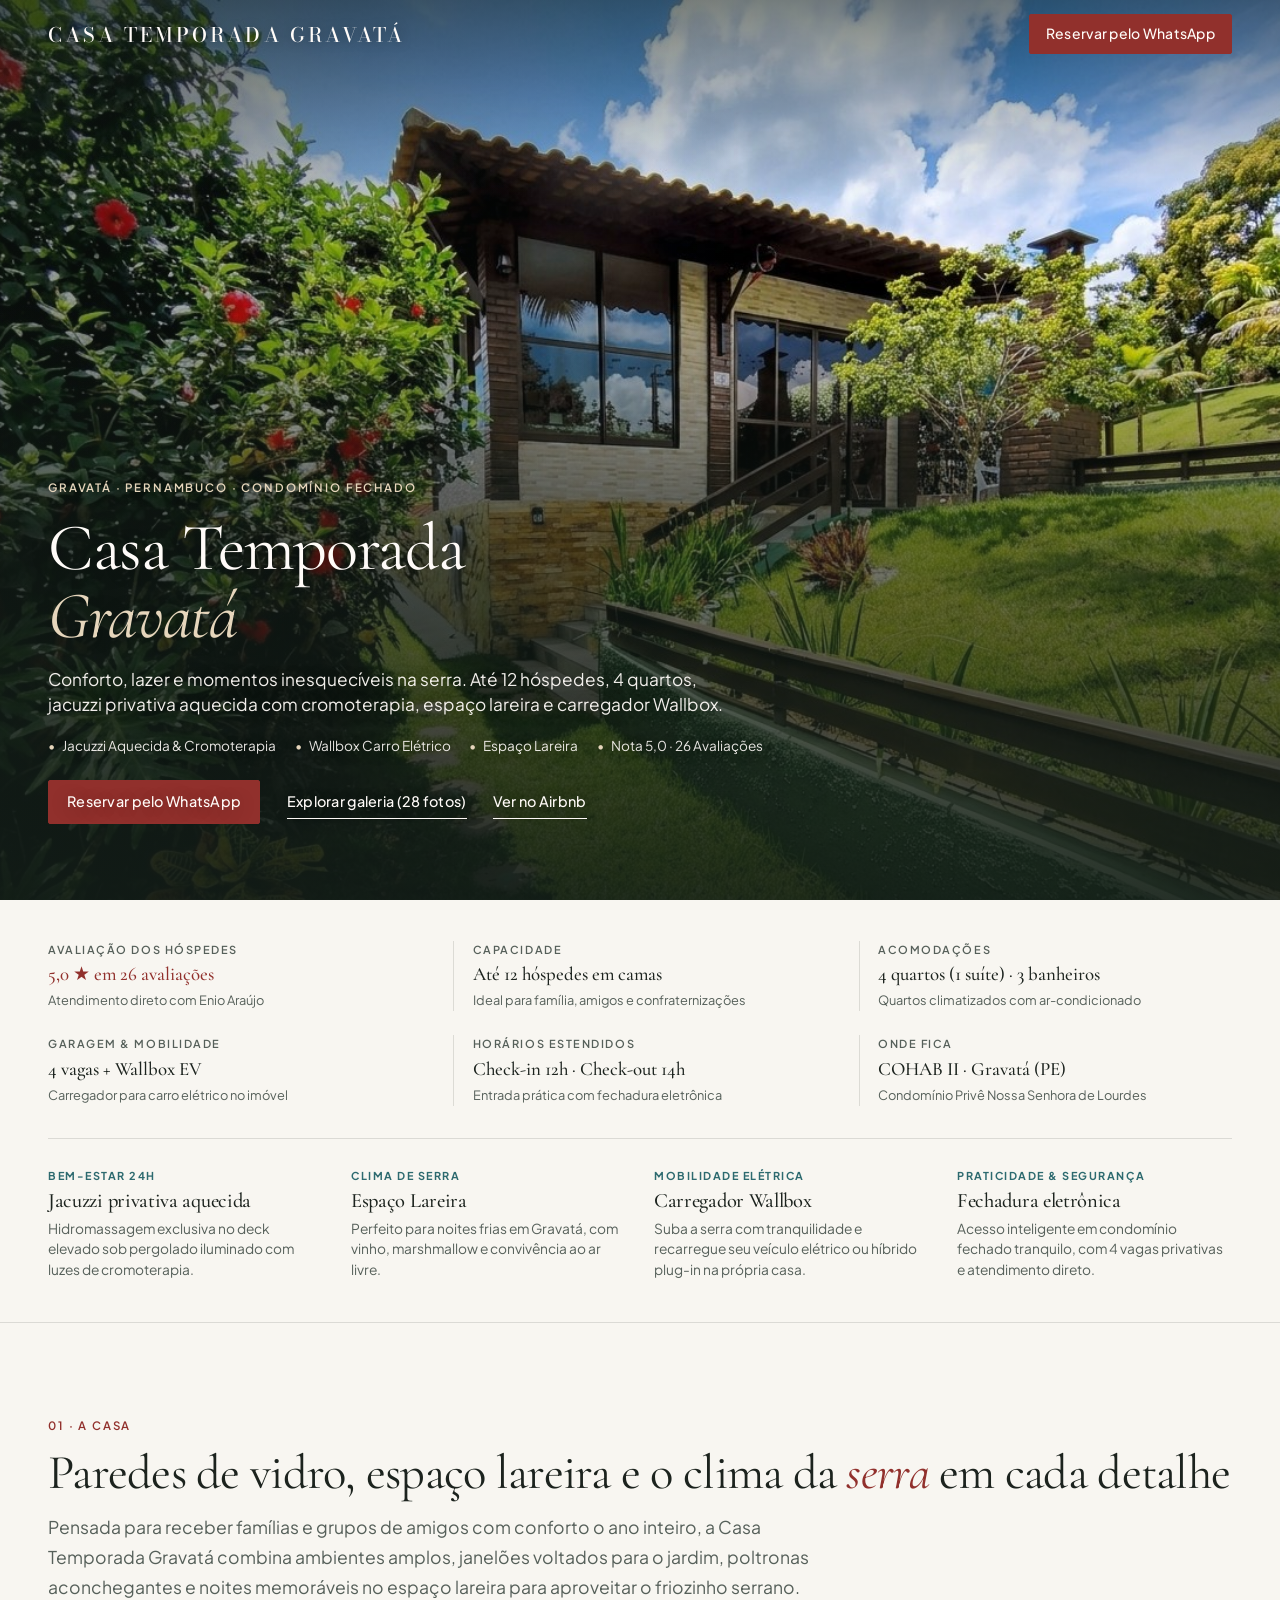
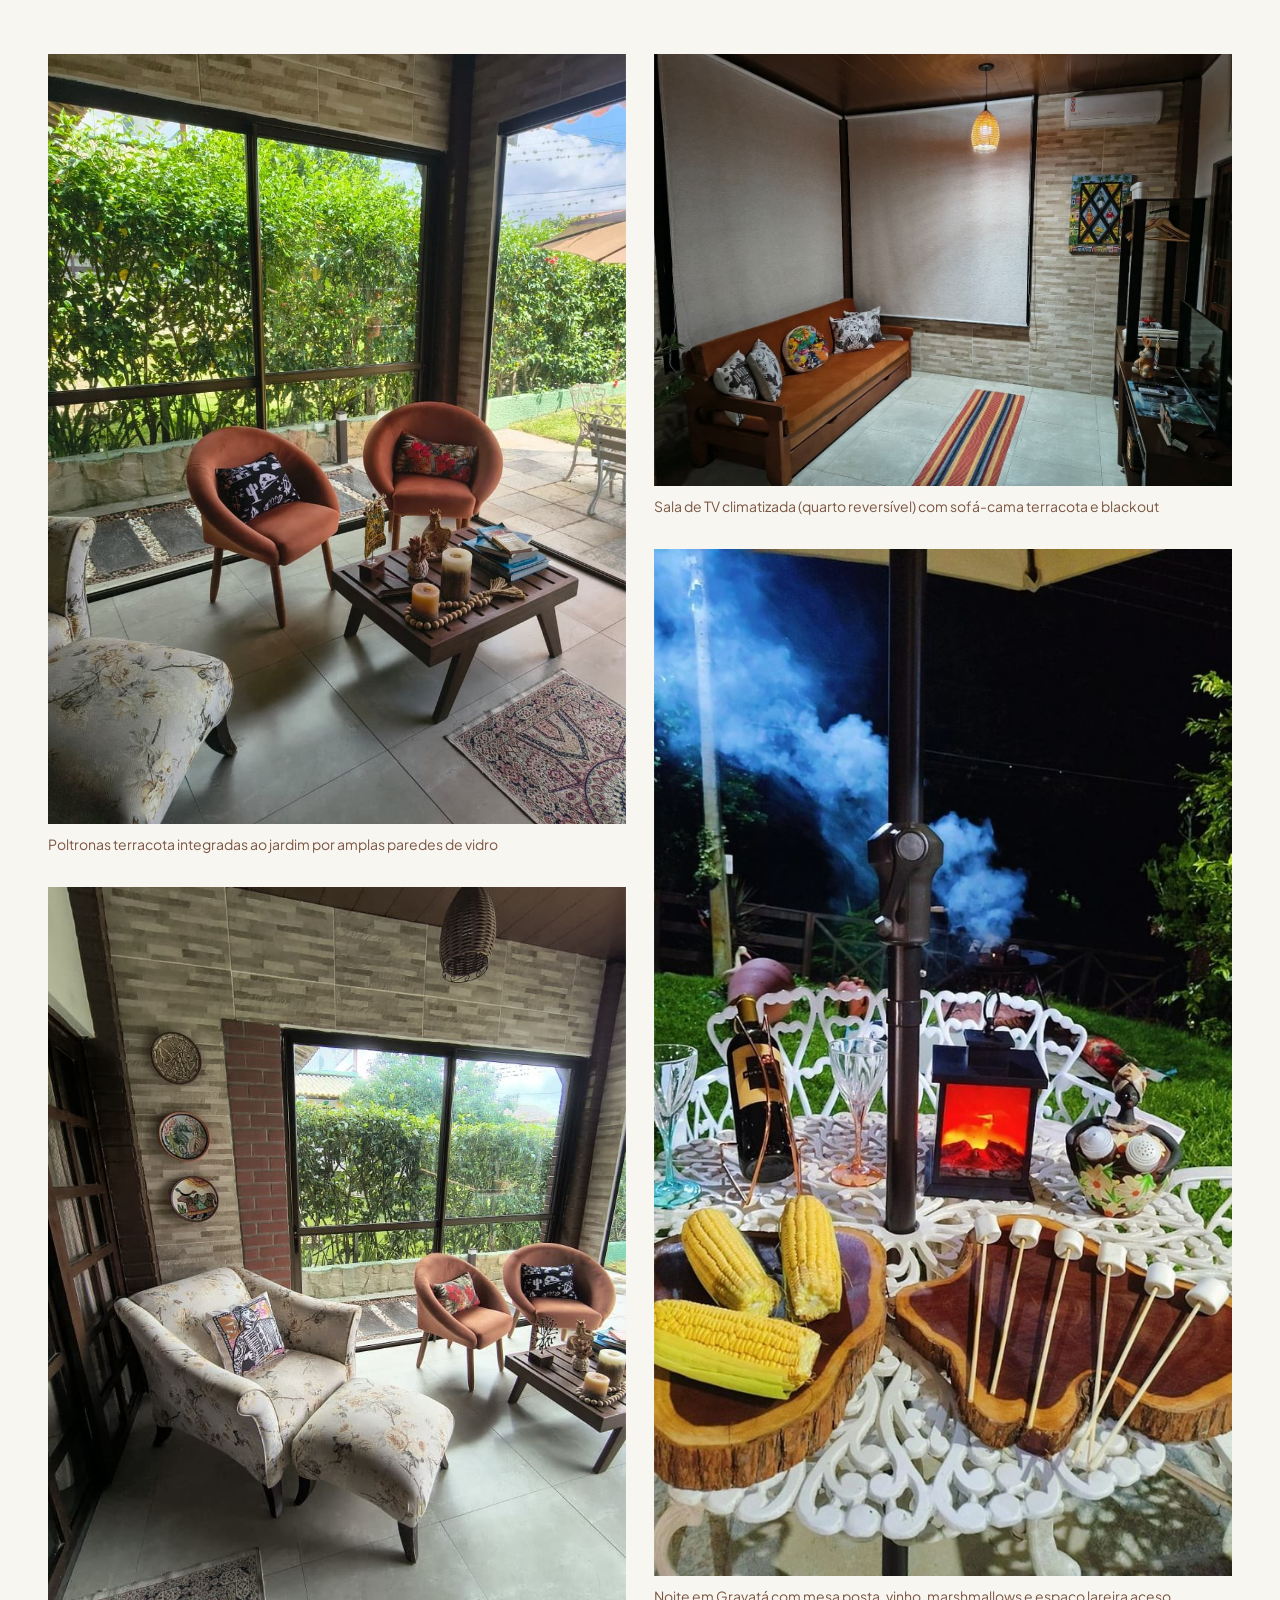
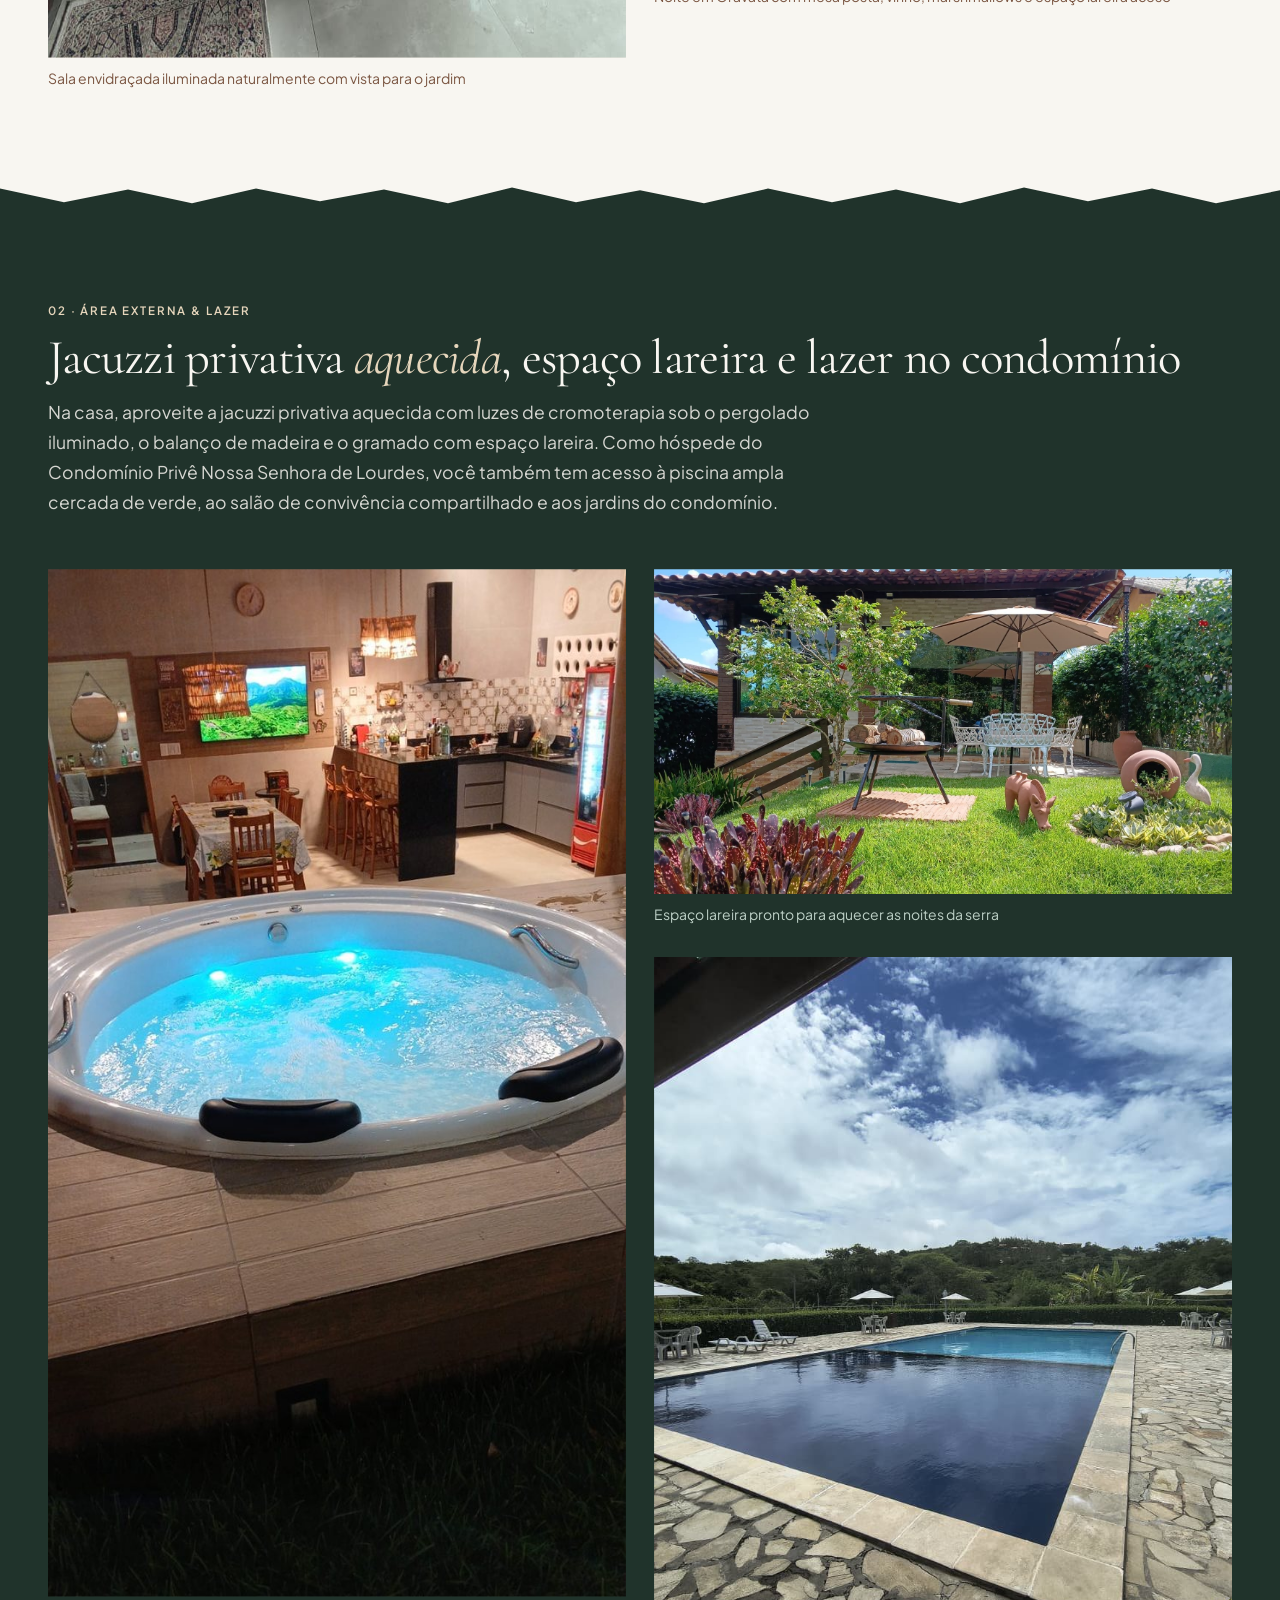
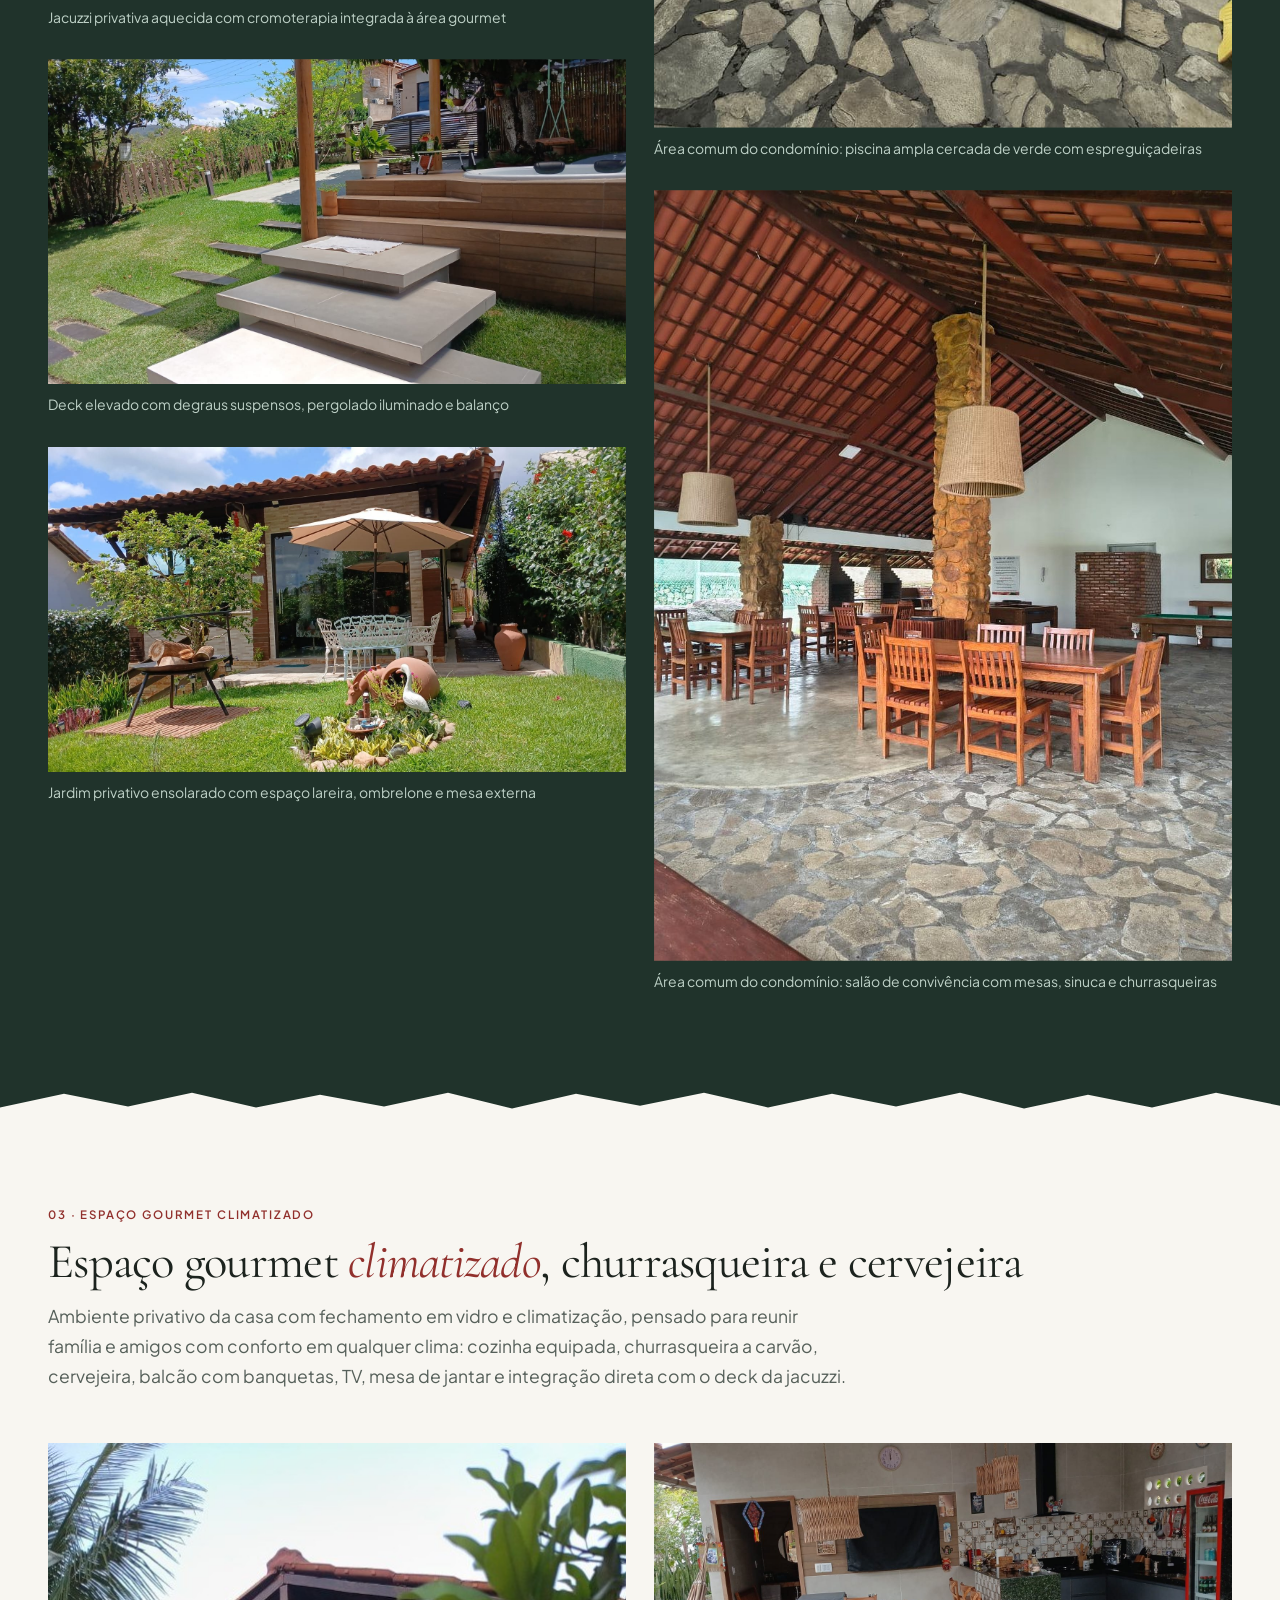
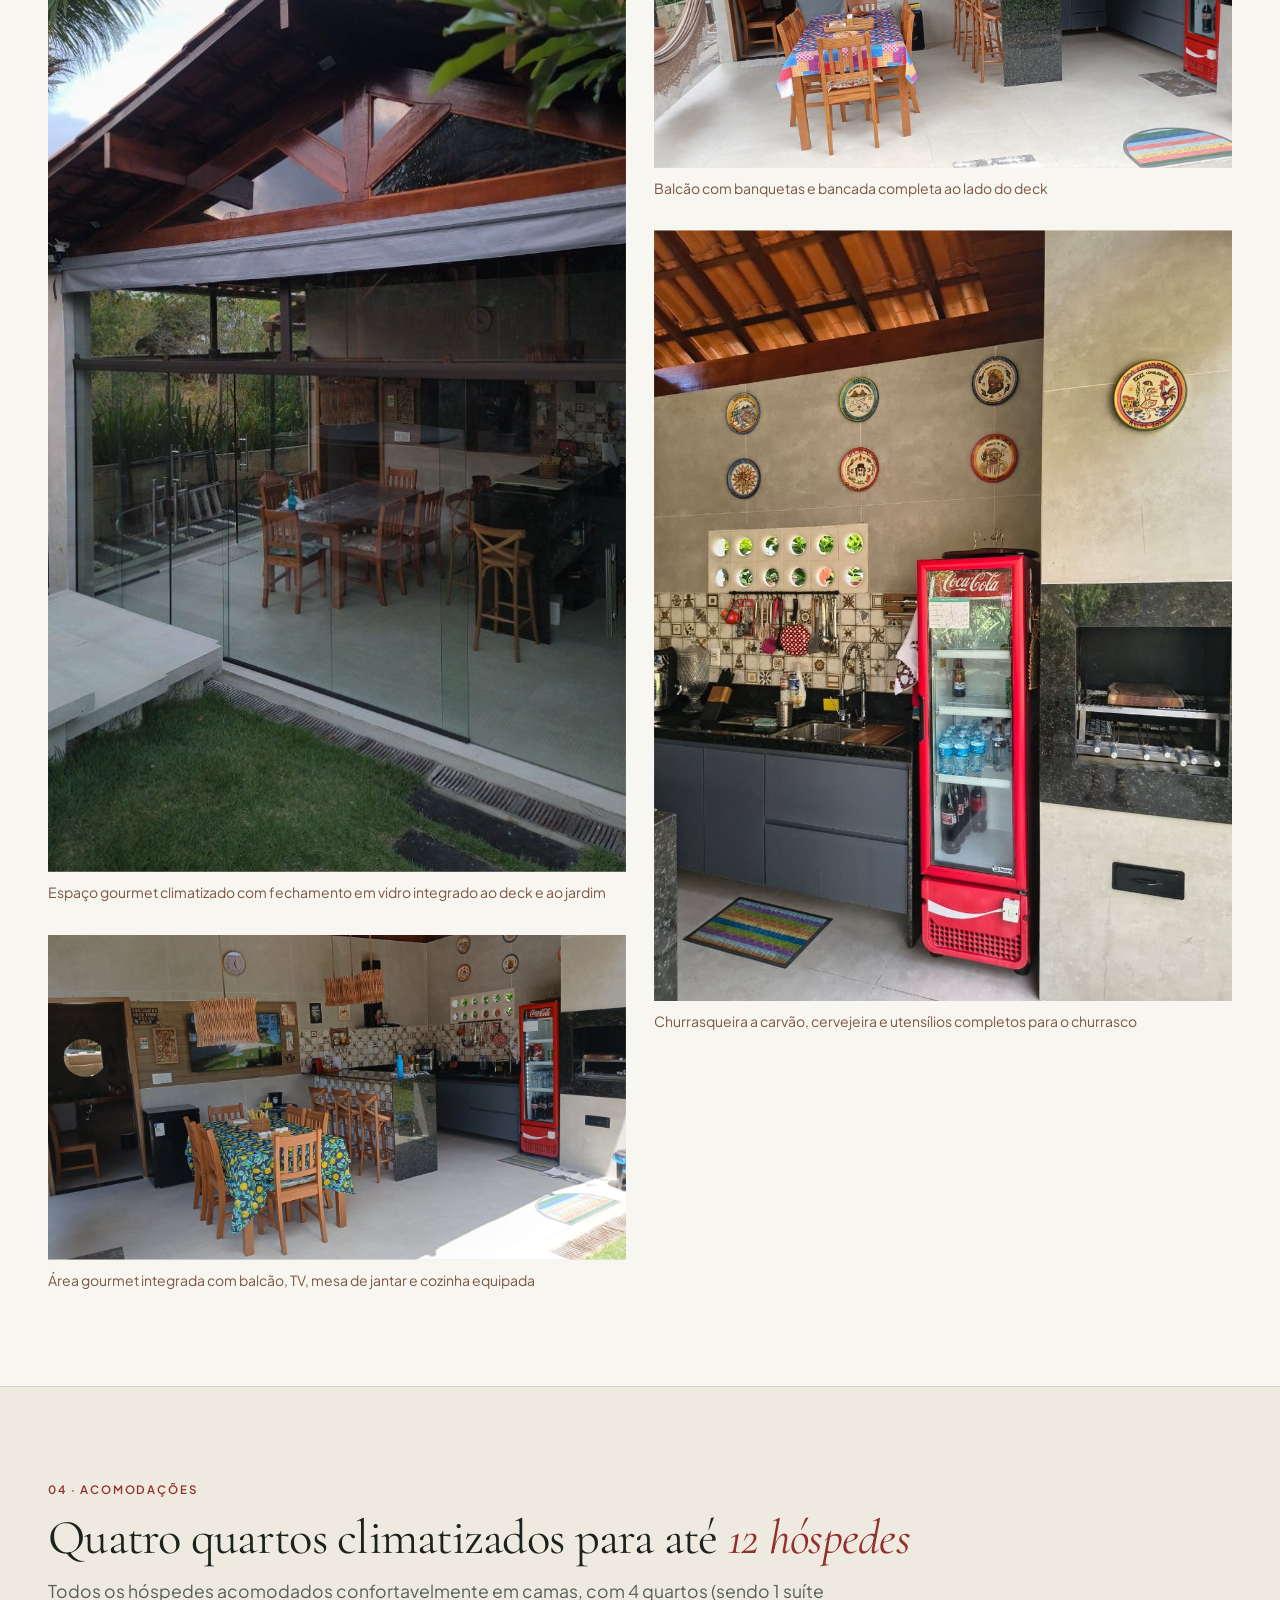
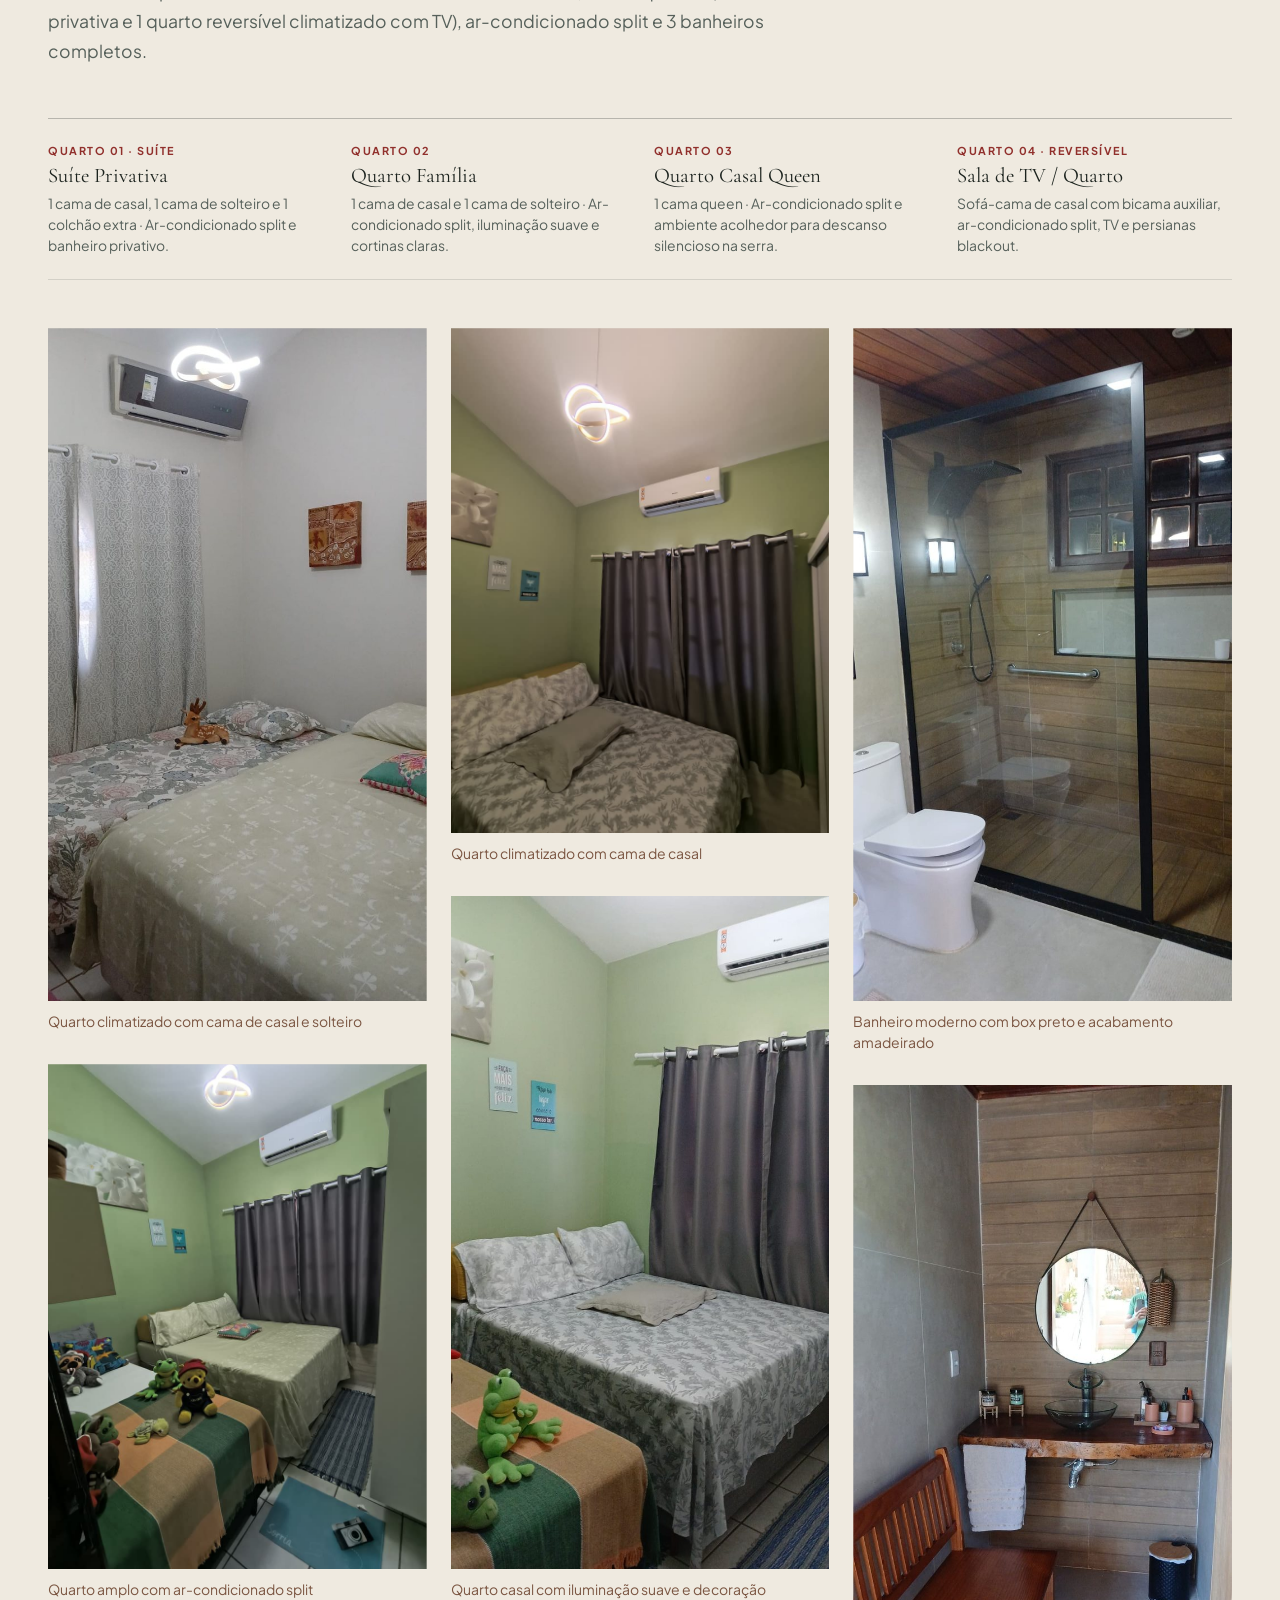
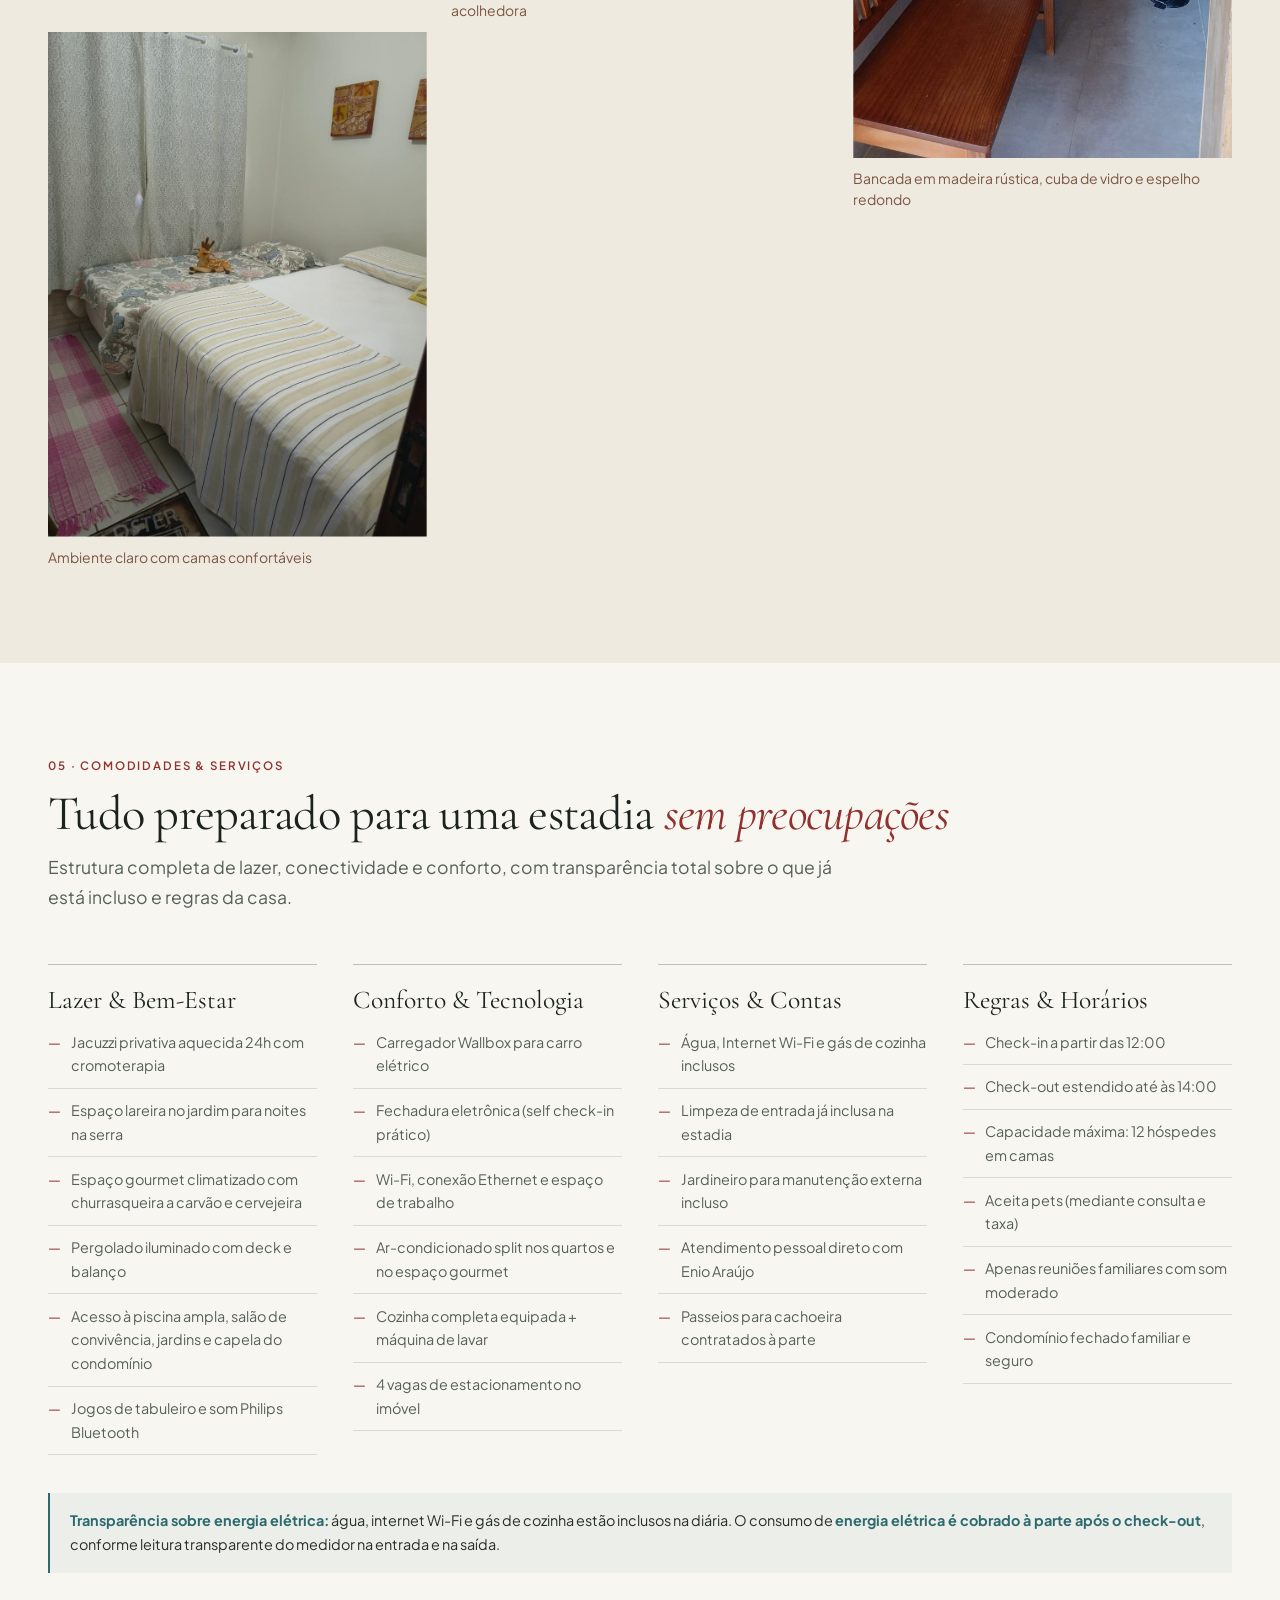
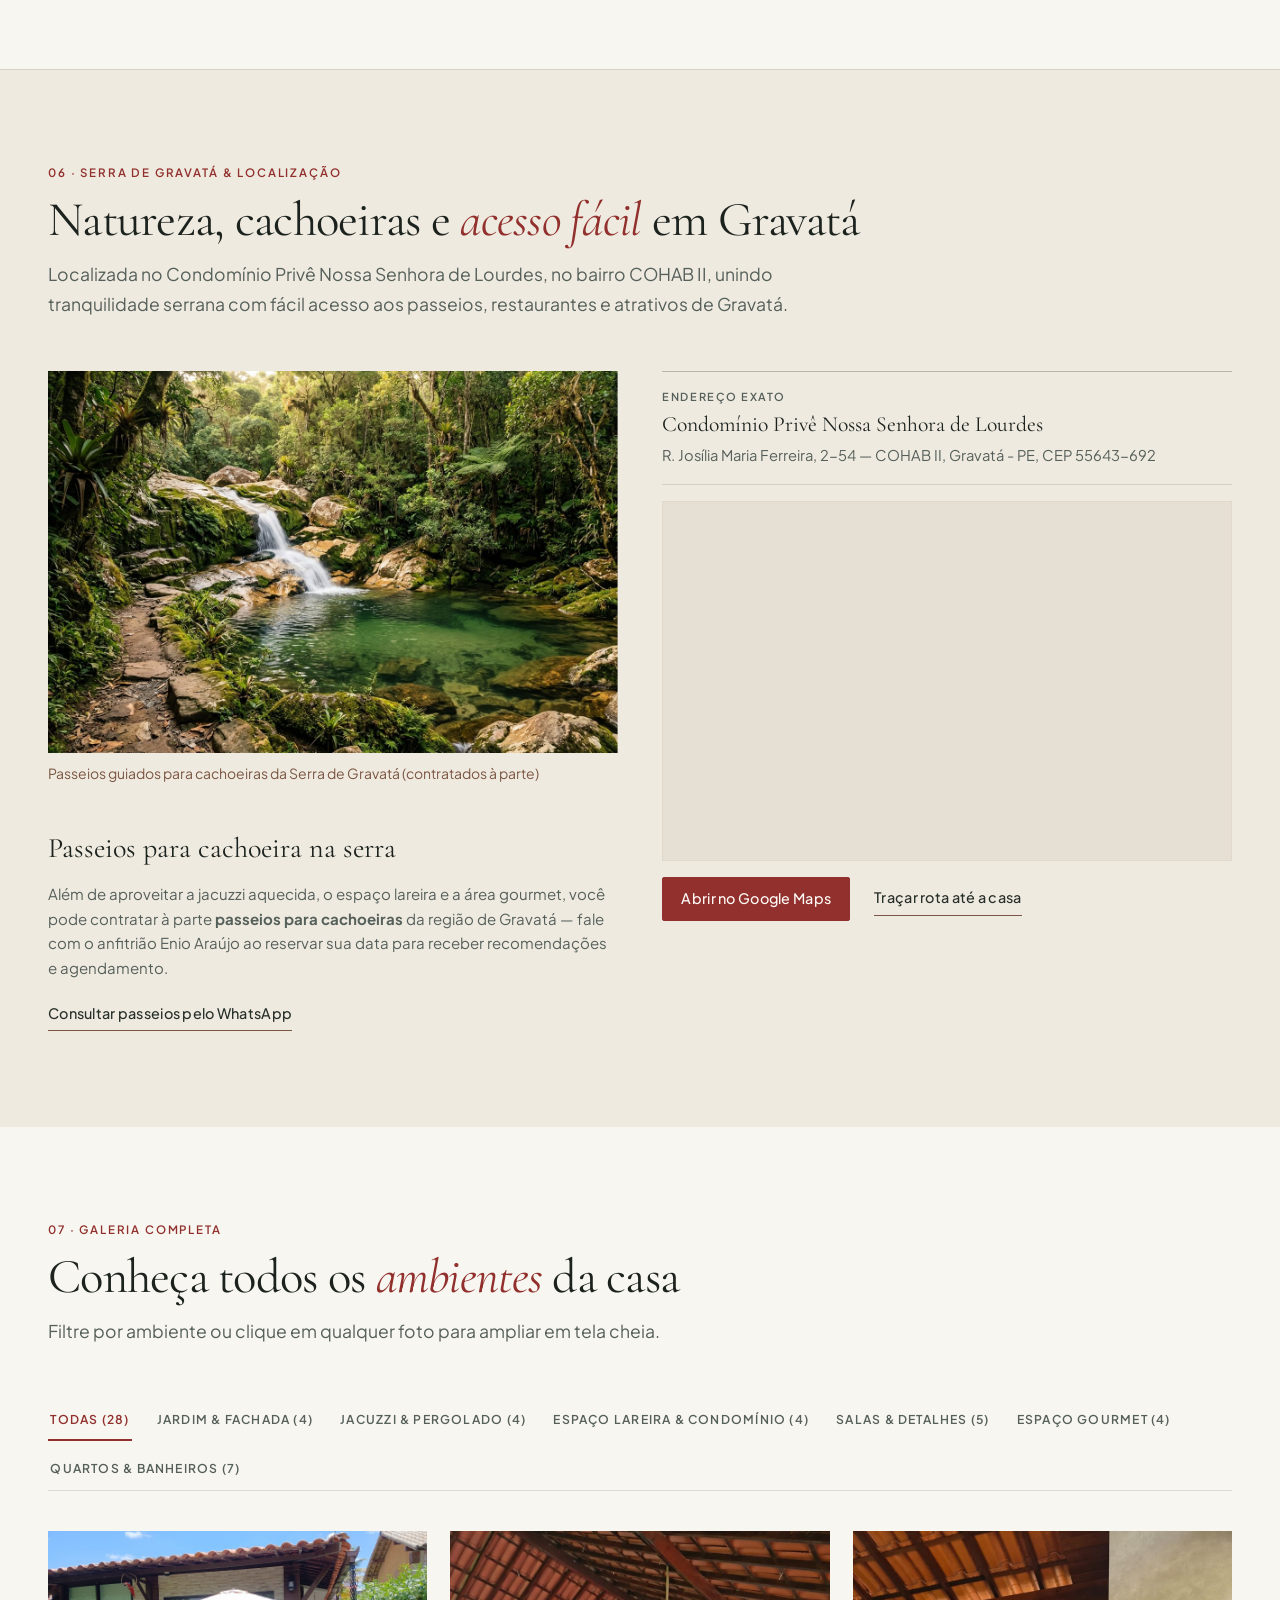
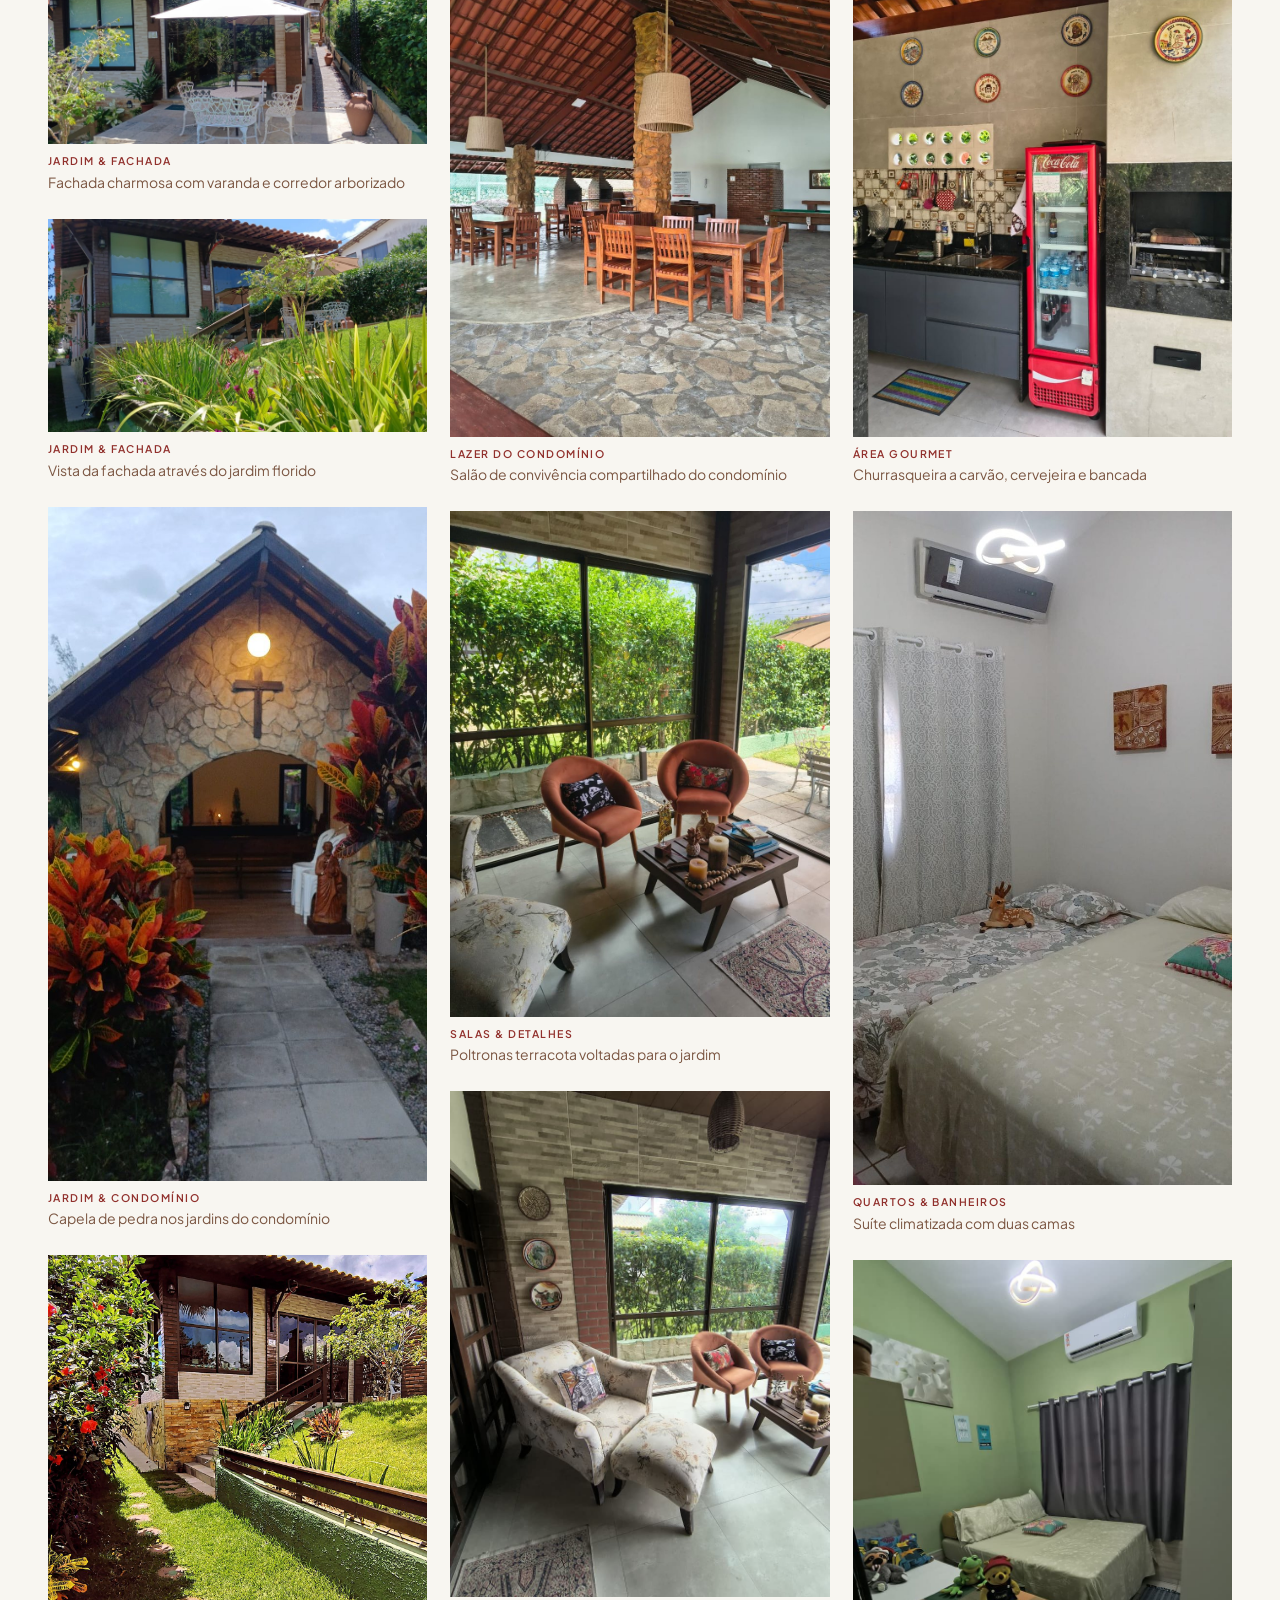
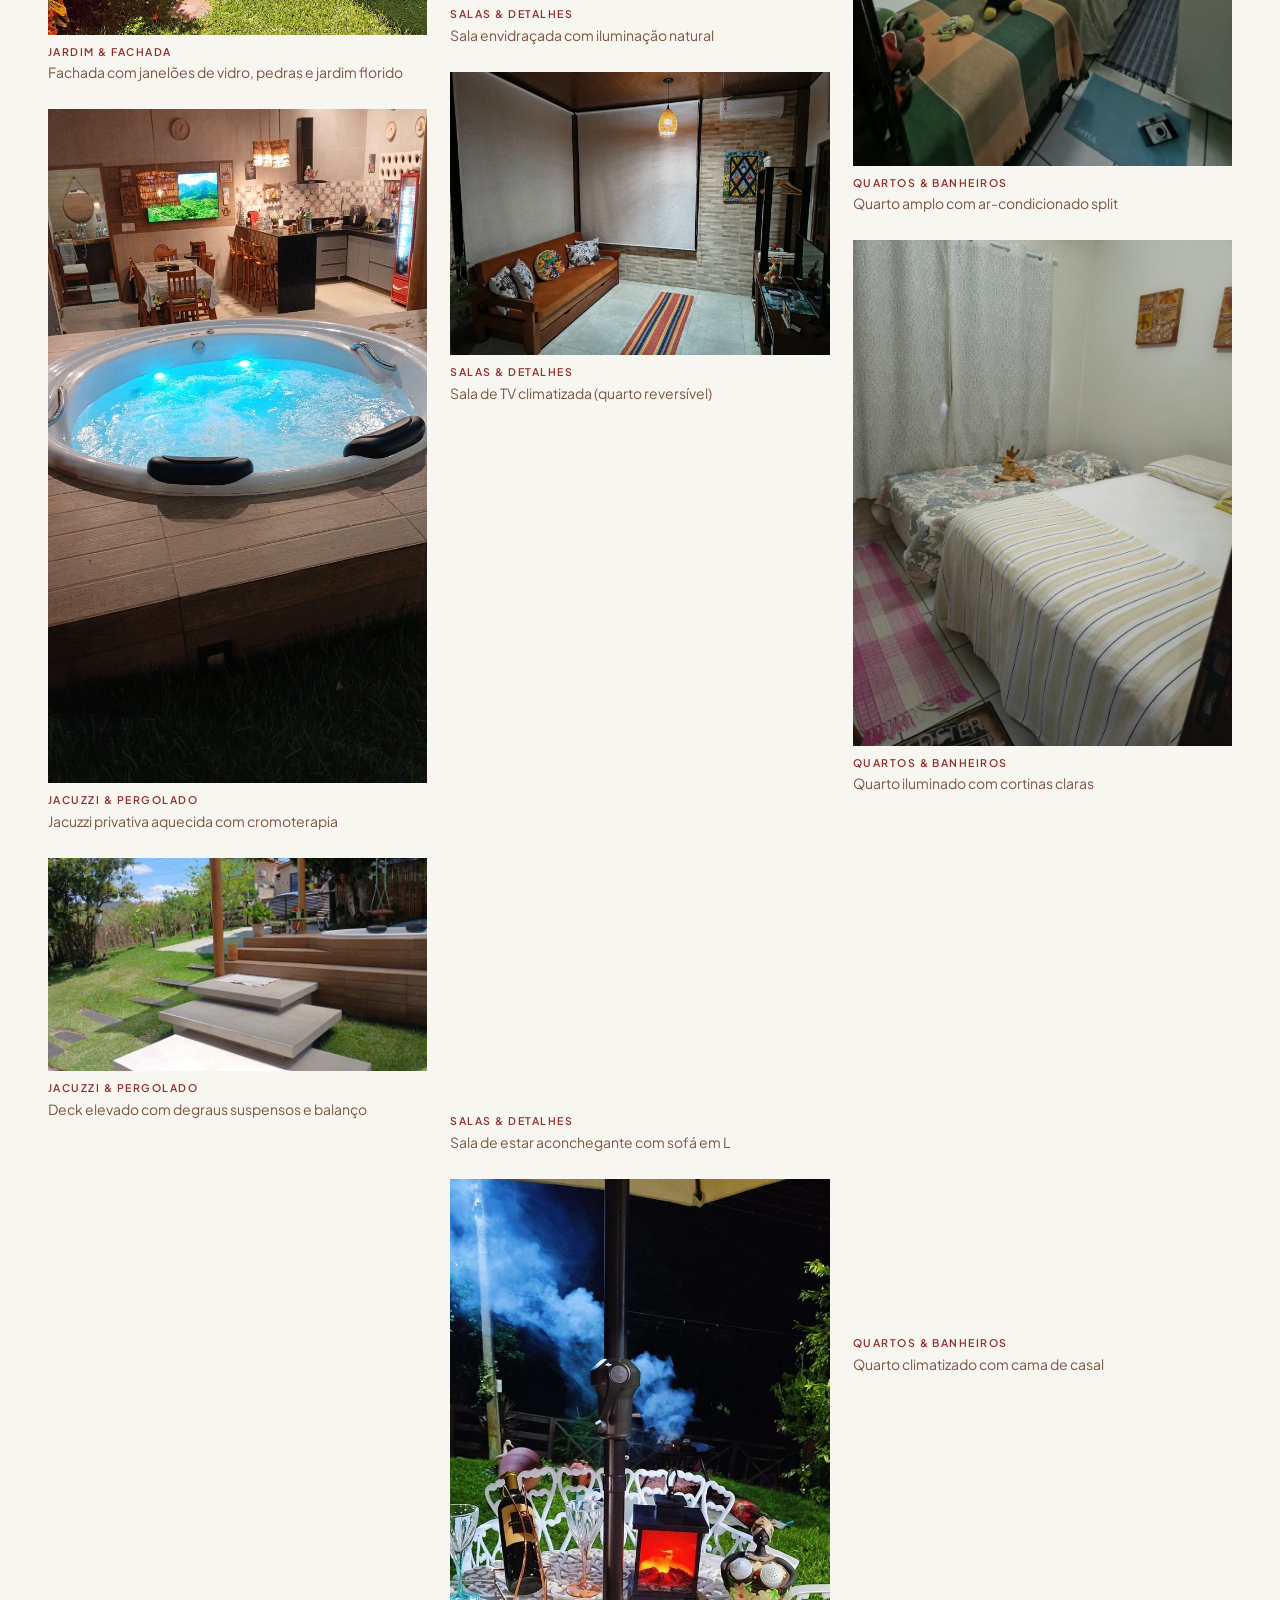
==== commit 766659ef: "feat(v1.0.2): adicionar foto e destaque do espaco gourmet climatizado" ====
--- a/index.html
+++ b/index.html
@@ -4,7 +4,7 @@
   <meta charset="UTF-8">
   <meta name="viewport" content="width=device-width, initial-scale=1.0">
   <title>Casa Temporada Gravatá — Conforto, lazer e momentos inesquecíveis na serra</title>
-  <meta name="description" content="Casa Temporada Gravatá em condomínio fechado (COHAB II, Gravatá-PE): até 12 hóspedes, 4 quartos (1 suíte), jacuzzi privativa aquecida com cromoterapia, carregador Wallbox para carro elétrico, espaço lareira e área gourmet completa.">
+  <meta name="description" content="Casa Temporada Gravatá em condomínio fechado (COHAB II, Gravatá-PE): até 12 hóspedes, 4 quartos (1 suíte), jacuzzi privativa aquecida com cromoterapia, carregador Wallbox para carro elétrico, espaço lareira e espaço gourmet climatizado.">
   <meta property="og:title" content="Casa Temporada Gravatá — Aluguel de Temporada na Serra (PE)">
   <meta property="og:description" content="Conforto, lazer e momentos inesquecíveis na serra. Até 12 hóspedes, 4 quartos, jacuzzi privativa aquecida com cromoterapia, Wallbox para carro elétrico e espaço lareira em Gravatá-PE.">
   <meta property="og:type" content="website">
@@ -78,7 +78,7 @@
           >
             Reservar pelo WhatsApp
           </a>
-          <a href="#galeria" class="btn btn-ghost">Explorar galeria (27 fotos)</a>
+          <a href="#galeria" class="btn btn-ghost">Explorar galeria (28 fotos)</a>
           <a
             href="https://www.airbnb.com.br/rooms/741346155768065609?unique_share_id=e882a9e2-9edf-49aa-86e8-333ae1843748&viralityEntryPoint=1&s=76"
             class="btn btn-ghost"
@@ -356,20 +356,36 @@
       </div>
     </section>
 
-    <!-- Seção 3: Área Gourmet & Convivência -->
+    <!-- Seção 3: Espaço Gourmet Climatizado -->
     <section class="section band-ivory" id="gourmet" aria-labelledby="gourmet-title">
       <div class="container">
         <header class="section-header">
-          <p class="eyebrow">03 · Área Gourmet Privativa</p>
+          <p class="eyebrow">03 · Espaço Gourmet Climatizado</p>
           <h2 id="gourmet-title" class="section-title">
-            Churrasqueira, cervejeira, bar e <em>convivência</em> integrados
+            Espaço gourmet <em>climatizado</em>, churrasqueira e cervejeira
           </h2>
           <p class="section-lead">
-            Espaço privativo da casa pensado para reunir família e amigos sem pressa: cozinha ao ar livre equipada, churrasqueira a carvão, cervejeira, balcão com banquetas, TV, mesa de jantar e integração direta com o deck da jacuzzi.
+            Ambiente privativo da casa com fechamento em vidro e climatização, pensado para reunir família e amigos com conforto em qualquer clima: cozinha equipada, churrasqueira a carvão, cervejeira, balcão com banquetas, TV, mesa de jantar e integração direta com o deck da jacuzzi.
           </p>
         </header>
 
         <div class="editorial-grid editorial-grid-gourmet">
+          <figure class="photo-card ratio-portrait" data-gal="gourmet" tabindex="0" role="button">
+            <div class="photo-frame" data-rv="y">
+              <img
+                src="assets/images/29-area-gourmet-climatizado-fechado-em-vidro.jpg"
+                width="575"
+                height="1024"
+                alt="Espaço gourmet climatizado com portas de vidro, mesa de madeira, balcão com banquetas e acesso ao deck"
+                loading="lazy"
+                decoding="async"
+              >
+            </div>
+            <figcaption class="photo-caption">
+              Espaço gourmet climatizado com fechamento em vidro integrado ao deck e ao jardim
+            </figcaption>
+          </figure>
+
           <figure class="photo-card ratio-landscape" data-gal="gourmet" tabindex="0" role="button">
             <div class="photo-frame" data-rv="x">
               <img
@@ -592,7 +608,7 @@
             <ul class="amenity-list">
               <li>Jacuzzi privativa aquecida 24h com cromoterapia</li>
               <li>Espaço lareira no jardim para noites na serra</li>
-              <li>Churrasqueira privativa a carvão e cervejeira</li>
+              <li>Espaço gourmet climatizado com churrasqueira a carvão e cervejeira</li>
               <li>Pergolado iluminado com deck e balanço</li>
               <li>Acesso à piscina ampla, salão de convivência, jardins e capela do condomínio</li>
               <li>Jogos de tabuleiro e som Philips Bluetooth</li>
@@ -605,7 +621,7 @@
               <li>Carregador Wallbox para carro elétrico</li>
               <li>Fechadura eletrônica (self check-in prático)</li>
               <li>Wi-Fi, conexão Ethernet e espaço de trabalho</li>
-              <li>Ar-condicionado split nos quartos e aquecedor</li>
+              <li>Ar-condicionado split nos quartos e no espaço gourmet</li>
               <li>Cozinha completa equipada + máquina de lavar</li>
               <li>4 vagas de estacionamento no imóvel</li>
             </ul>
@@ -741,12 +757,12 @@
         </header>
 
         <div class="gallery-filters" role="group" aria-label="Filtrar fotos por ambiente">
-          <button type="button" class="filter-btn is-active" data-filter="all">Todas (27)</button>
+          <button type="button" class="filter-btn is-active" data-filter="all">Todas (28)</button>
           <button type="button" class="filter-btn" data-filter="fachada_jardim">Jardim &amp; Fachada (4)</button>
           <button type="button" class="filter-btn" data-filter="hidro_pergola">Jacuzzi &amp; Pergolado (4)</button>
           <button type="button" class="filter-btn" data-filter="espaco_lareira_lazer">Espaço Lareira &amp; Condomínio (4)</button>
           <button type="button" class="filter-btn" data-filter="sala_detalhes">Salas &amp; Detalhes (5)</button>
-          <button type="button" class="filter-btn" data-filter="area_gourmet">Área Gourmet (3)</button>
+          <button type="button" class="filter-btn" data-filter="area_gourmet">Espaço Gourmet (4)</button>
           <button type="button" class="filter-btn" data-filter="quartos_banheiros">Quartos &amp; Banheiros (7)</button>
         </div>
 
@@ -959,7 +975,19 @@
             </button>
           </figure>
 
-          <!-- Área Gourmet Privativa -->
+          <!-- Espaço Gourmet Climatizado -->
+          <figure class="gallery-item" data-category="area_gourmet" data-caption="Espaço gourmet climatizado com fechamento em vidro, mesa, balcão e acesso ao deck">
+            <button type="button" class="gallery-trigger" aria-label="Ampliar: Espaço gourmet climatizado">
+              <img src="assets/images/29-area-gourmet-climatizado-fechado-em-vidro.jpg"
+                width="575"
+                height="1024" alt="Espaço gourmet climatizado com portas de vidro, mesa de madeira e balcão com banquetas" loading="lazy" decoding="async">
+              <span class="gallery-meta">
+                <span class="gallery-tag">Espaço Gourmet Climatizado</span>
+                <span class="gallery-caption">Espaço gourmet climatizado com fechamento em vidro</span>
+              </span>
+            </button>
+          </figure>
+
           <figure class="gallery-item" data-category="area_gourmet" data-caption="Área gourmet integrada com bar, mesa, TV e churrasqueira">
             <button type="button" class="gallery-trigger" aria-label="Ampliar: Área gourmet integrada">
               <img src="assets/images/17-area-gourmet-cozin-ampla-area-gourmet-integrada.jpg"
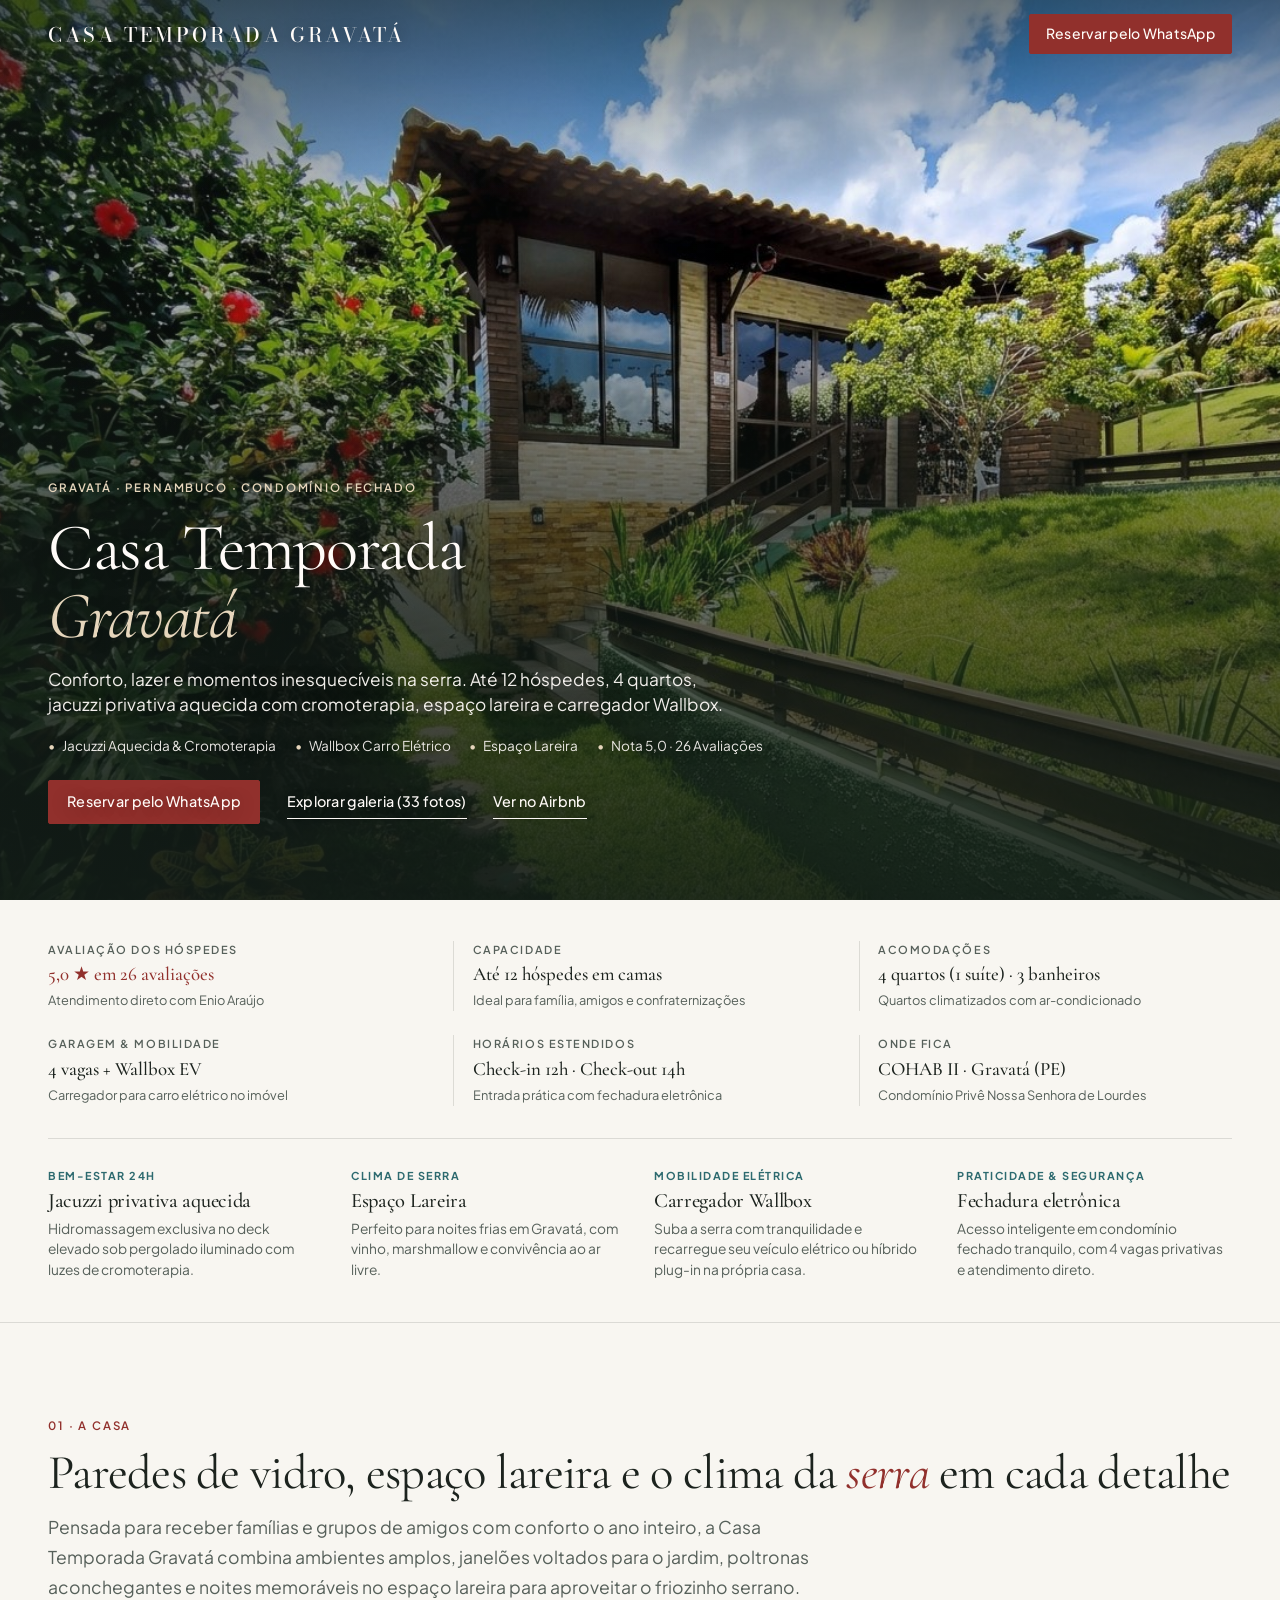
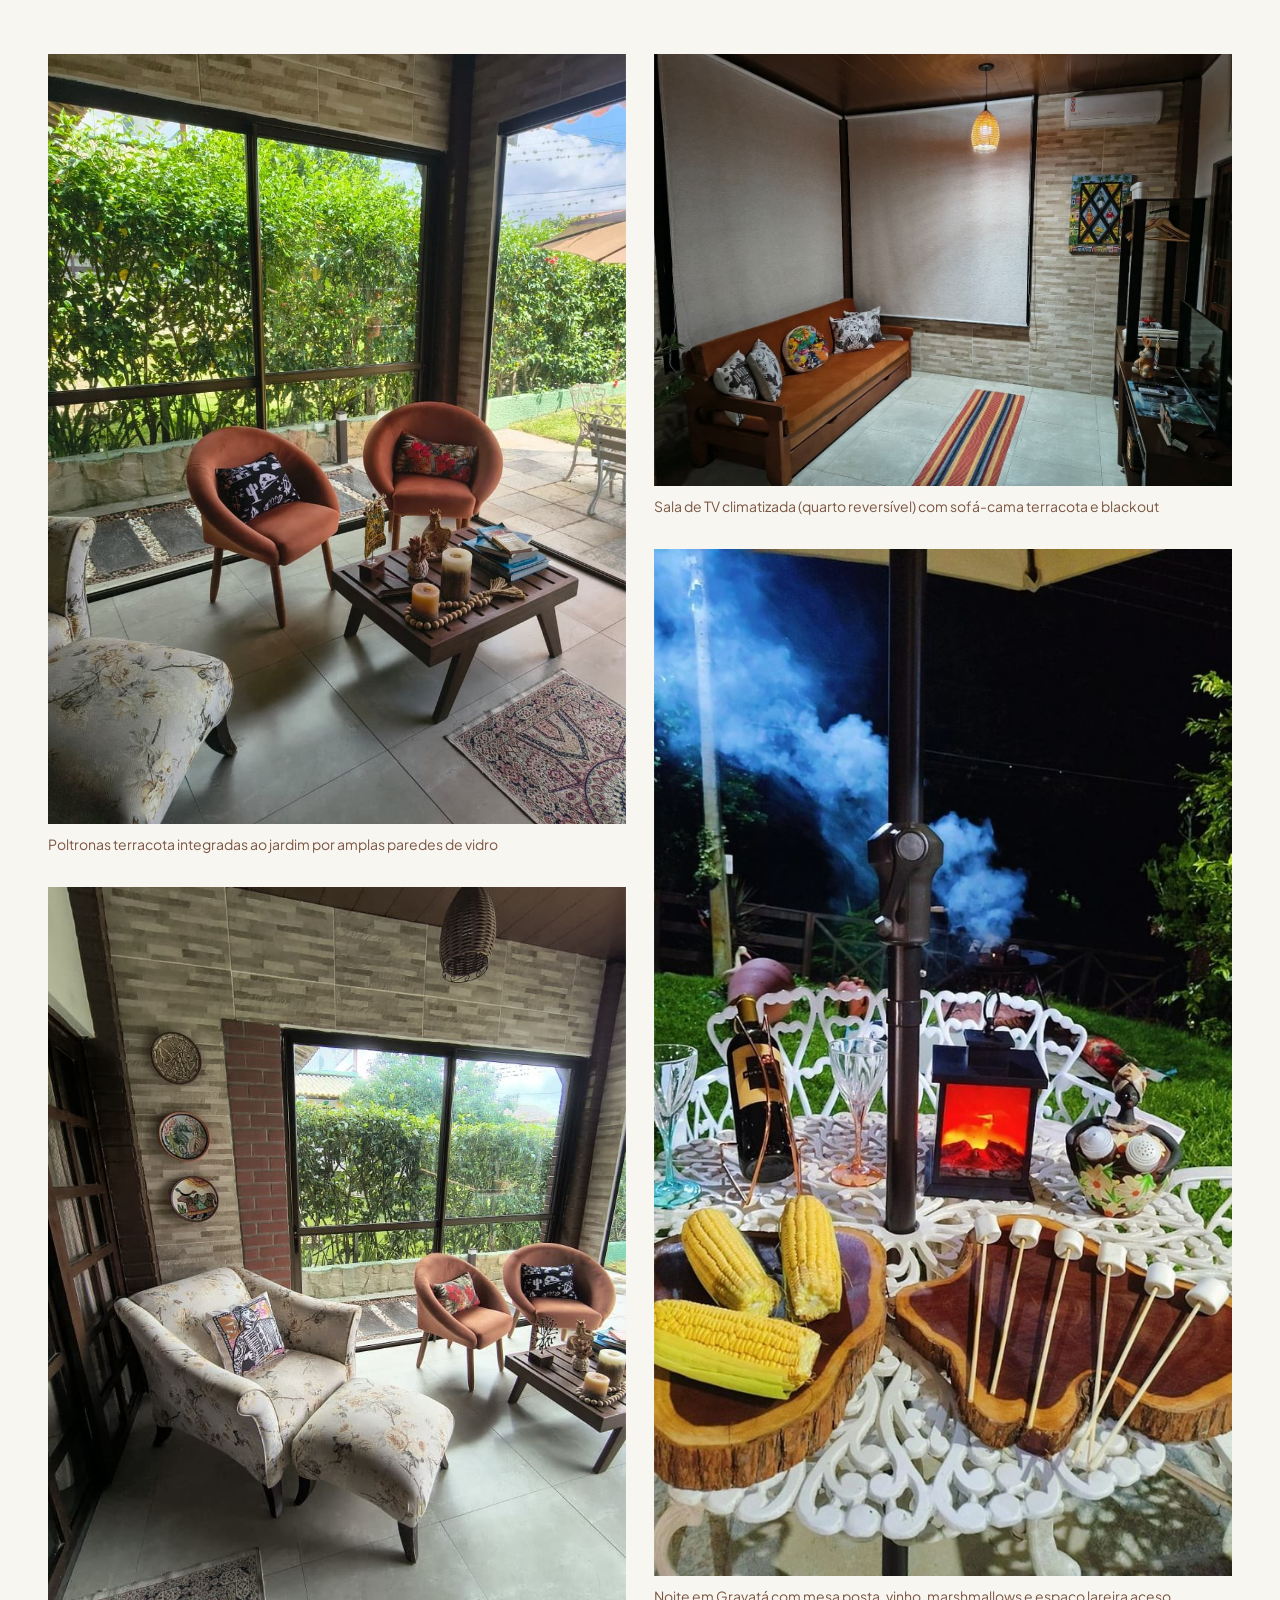
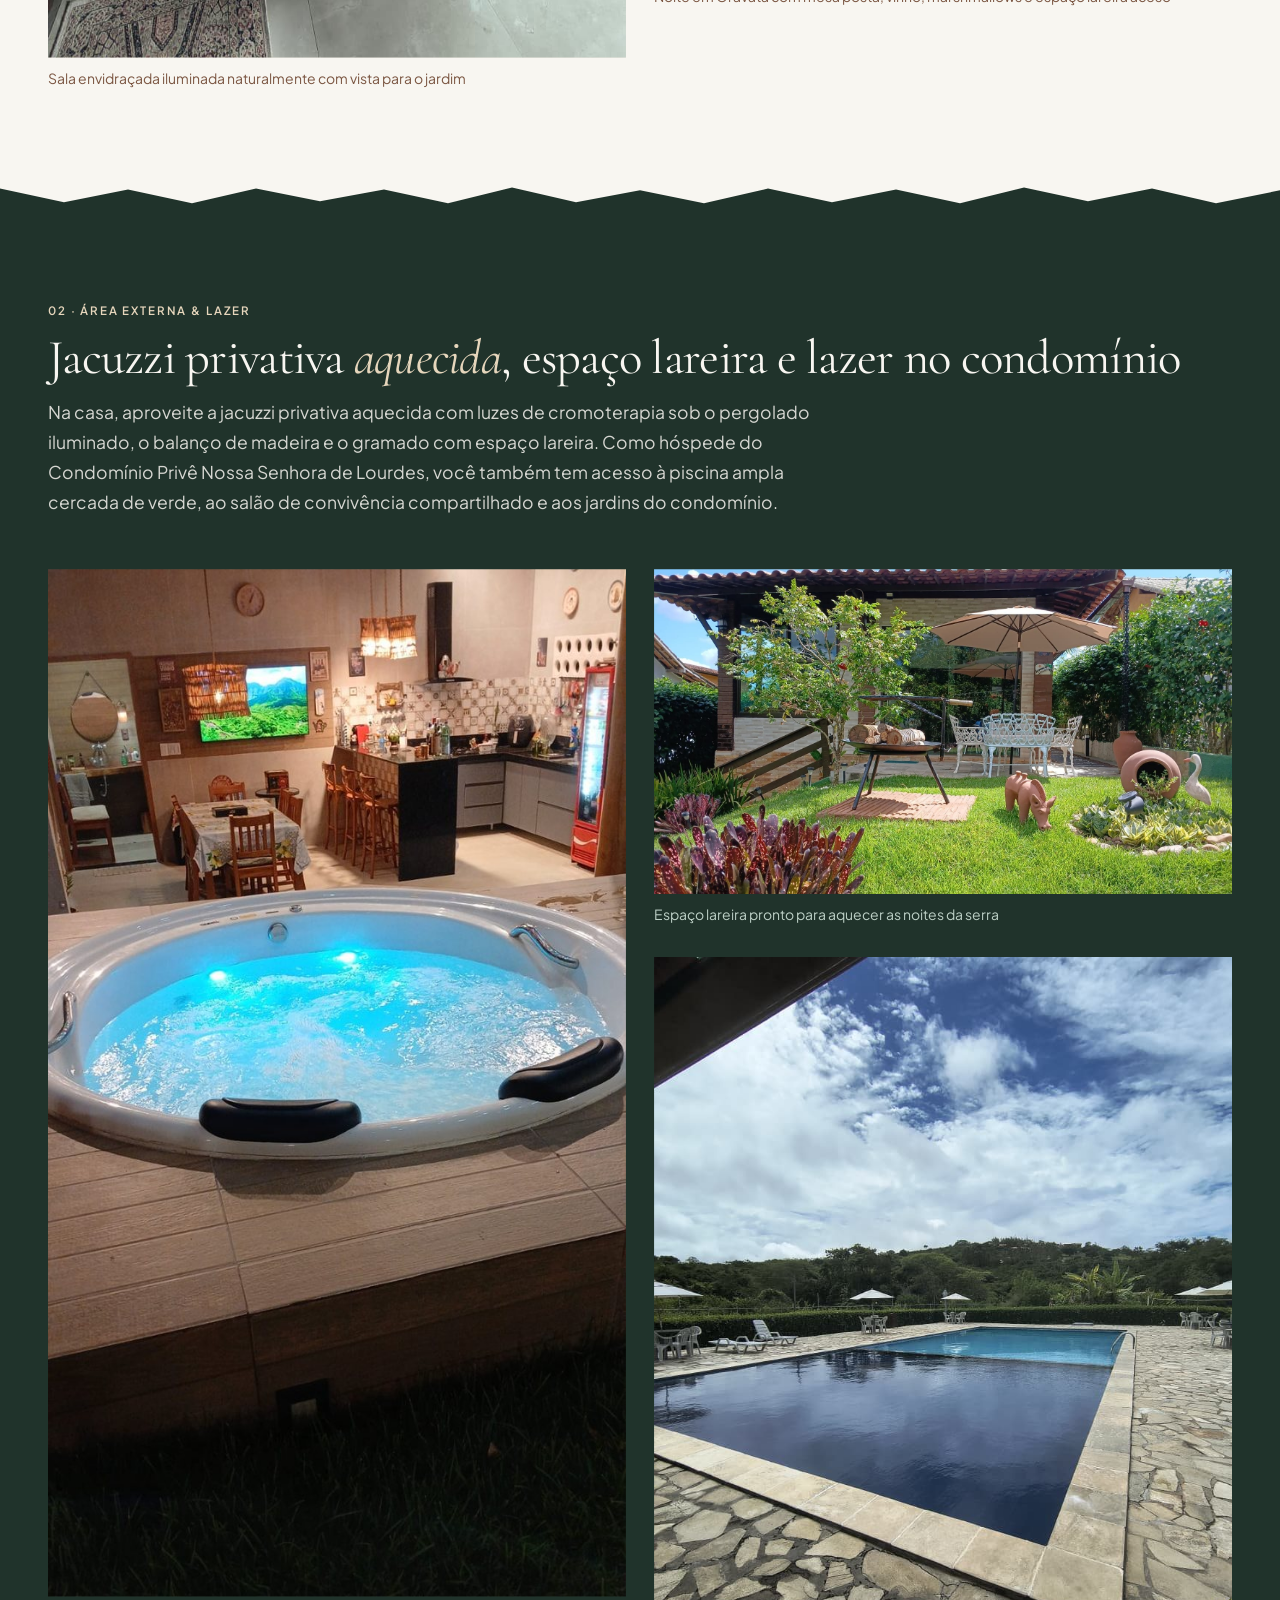
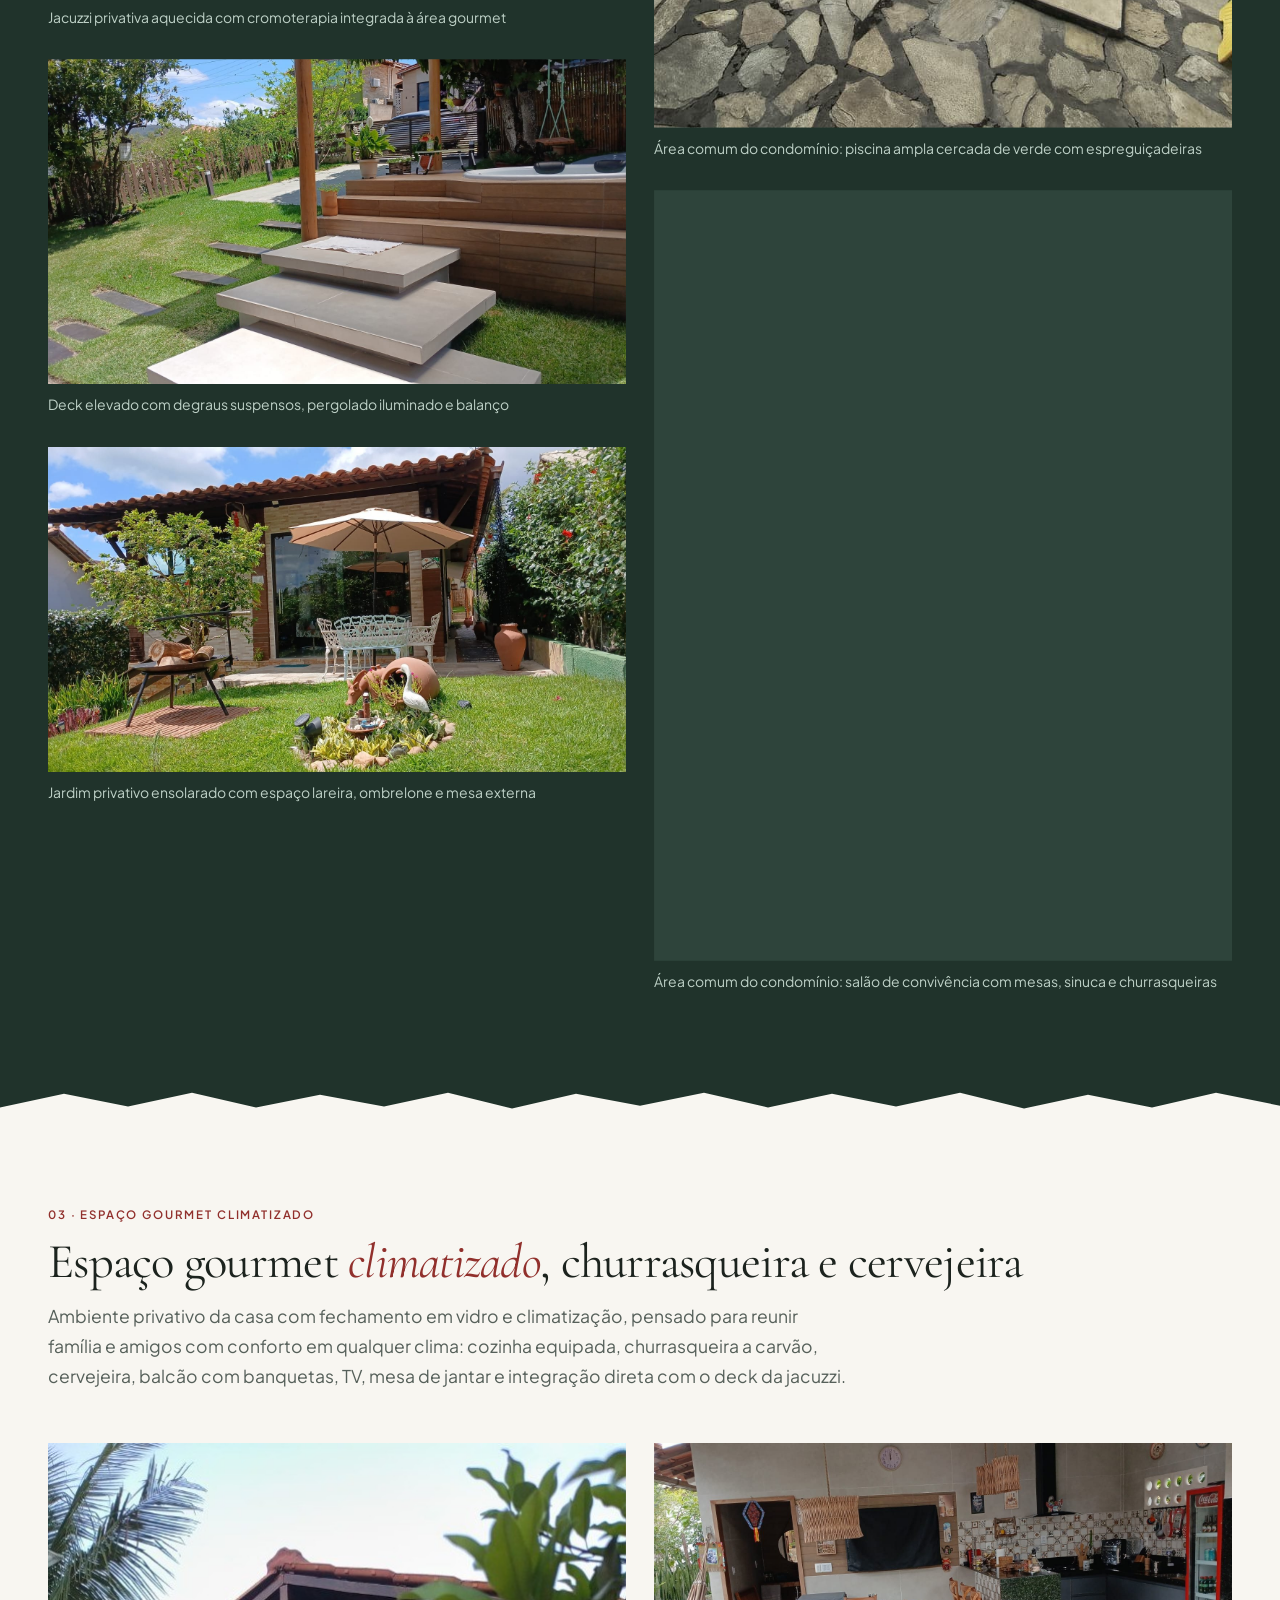
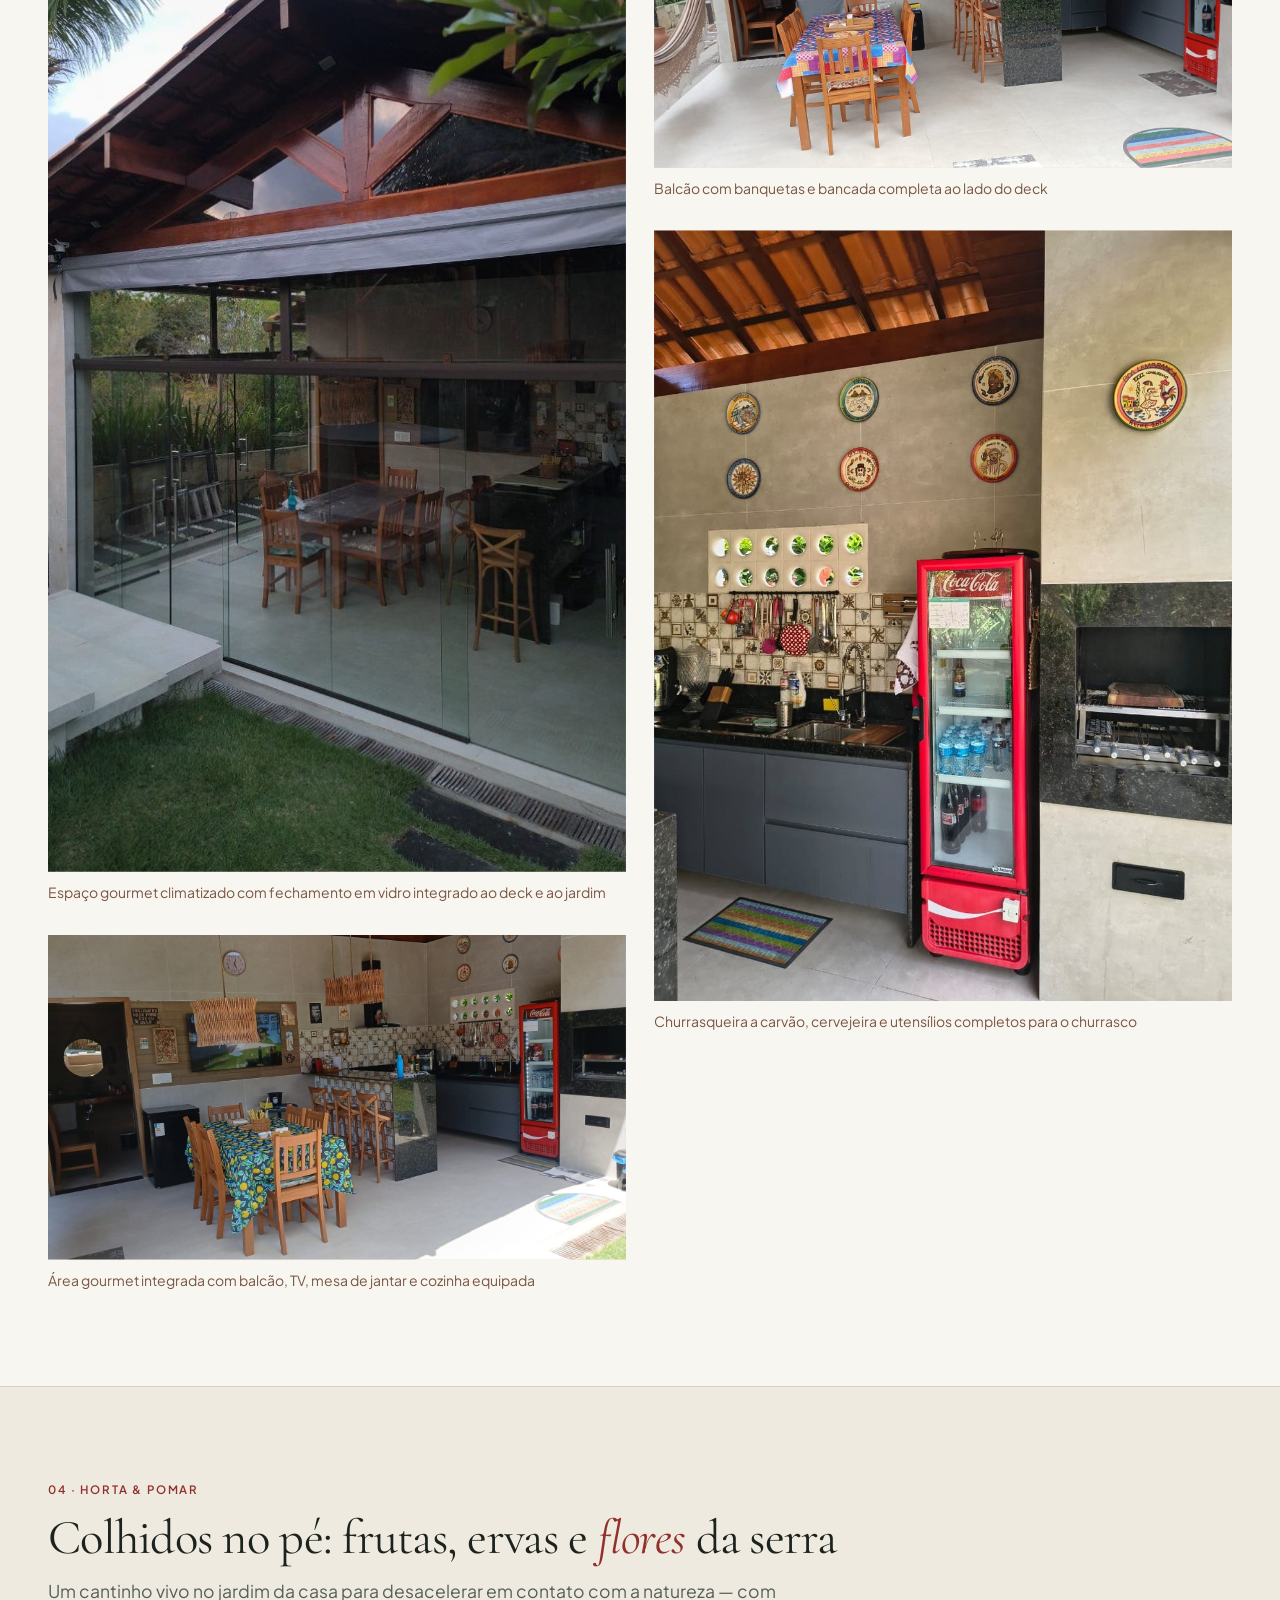
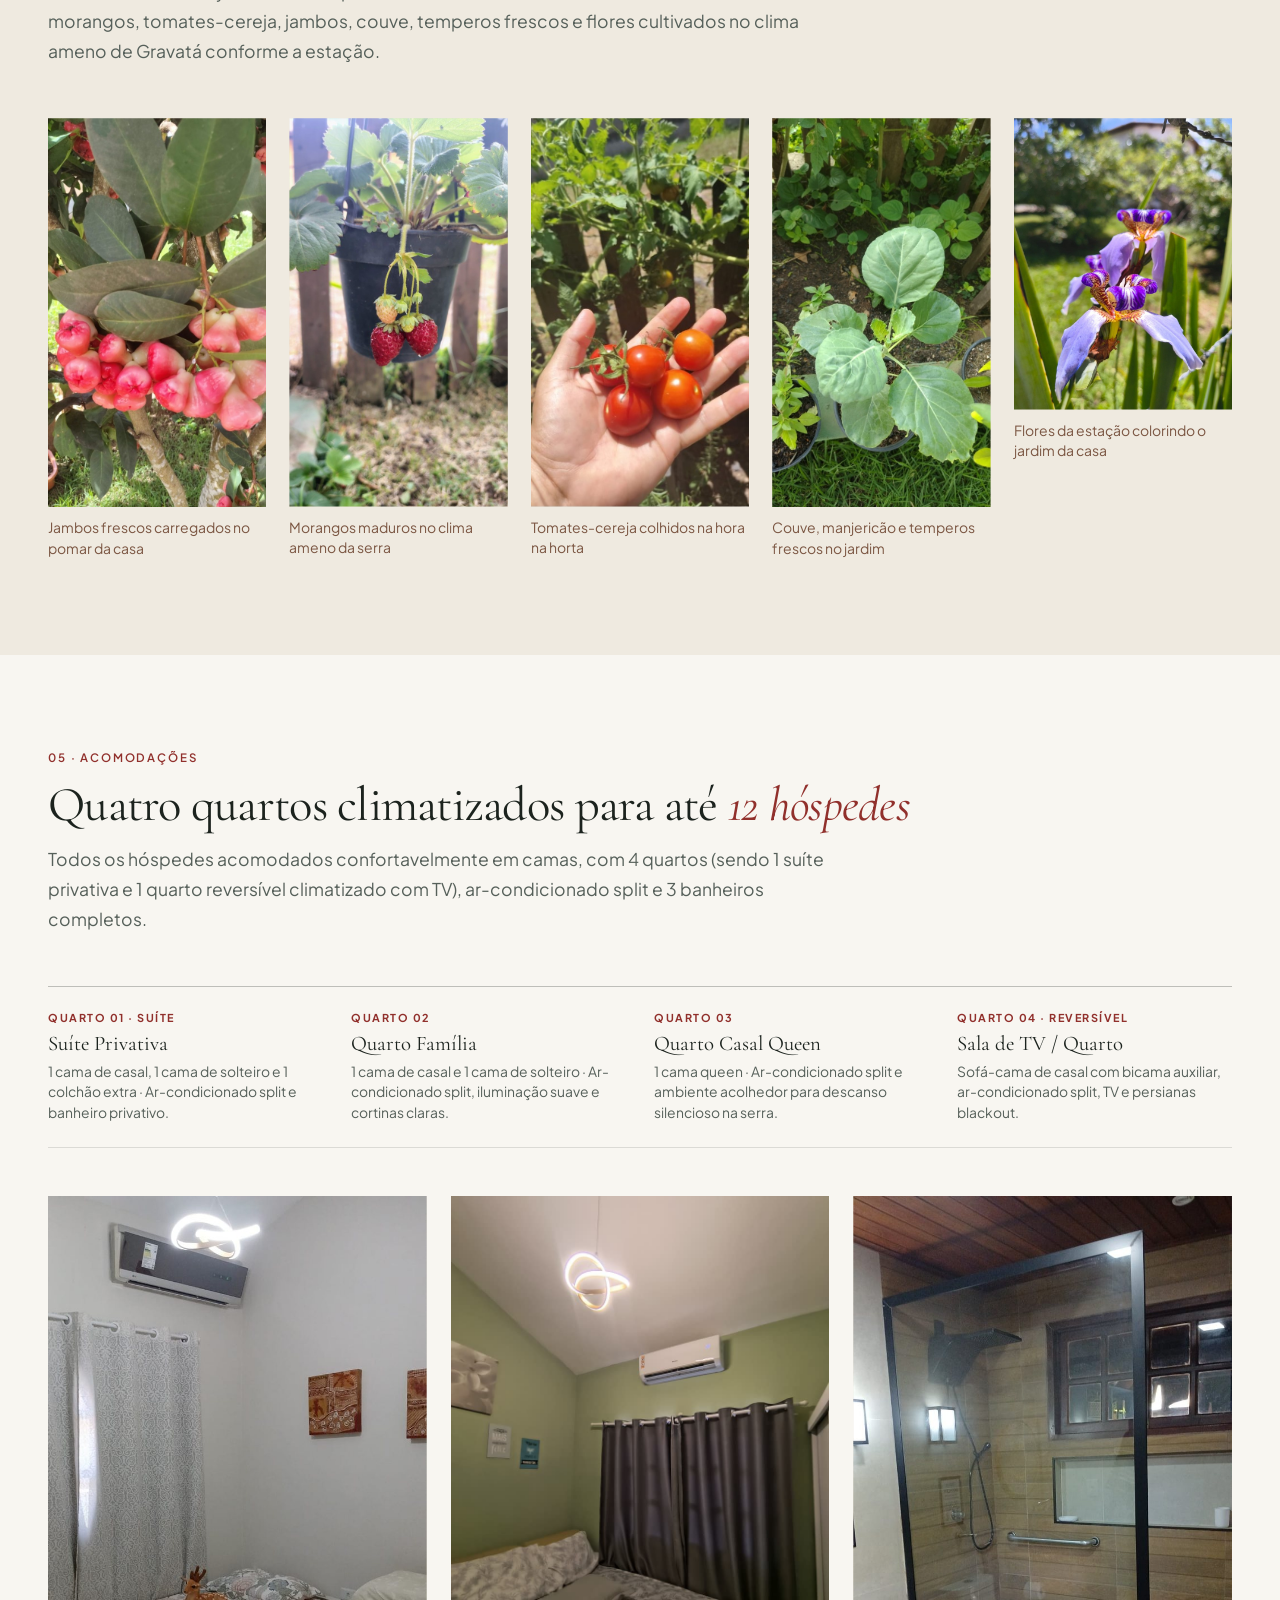
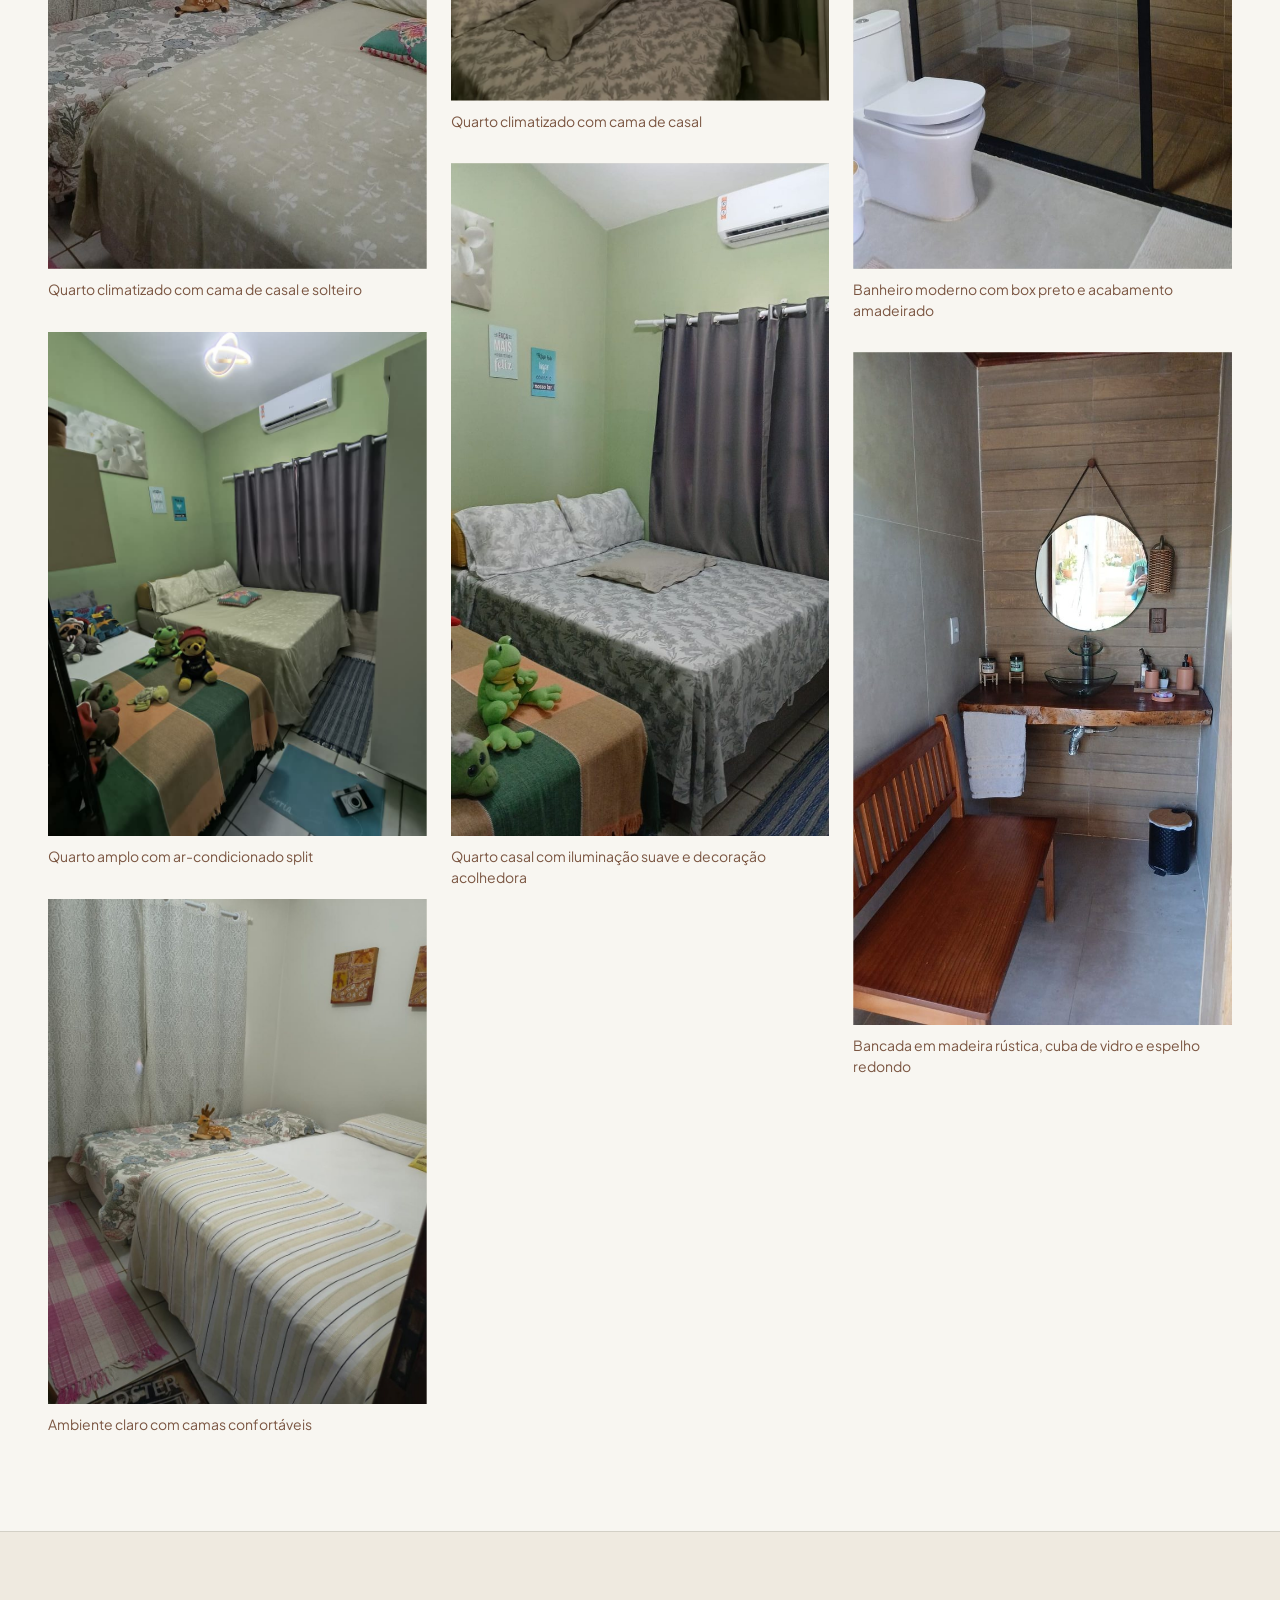
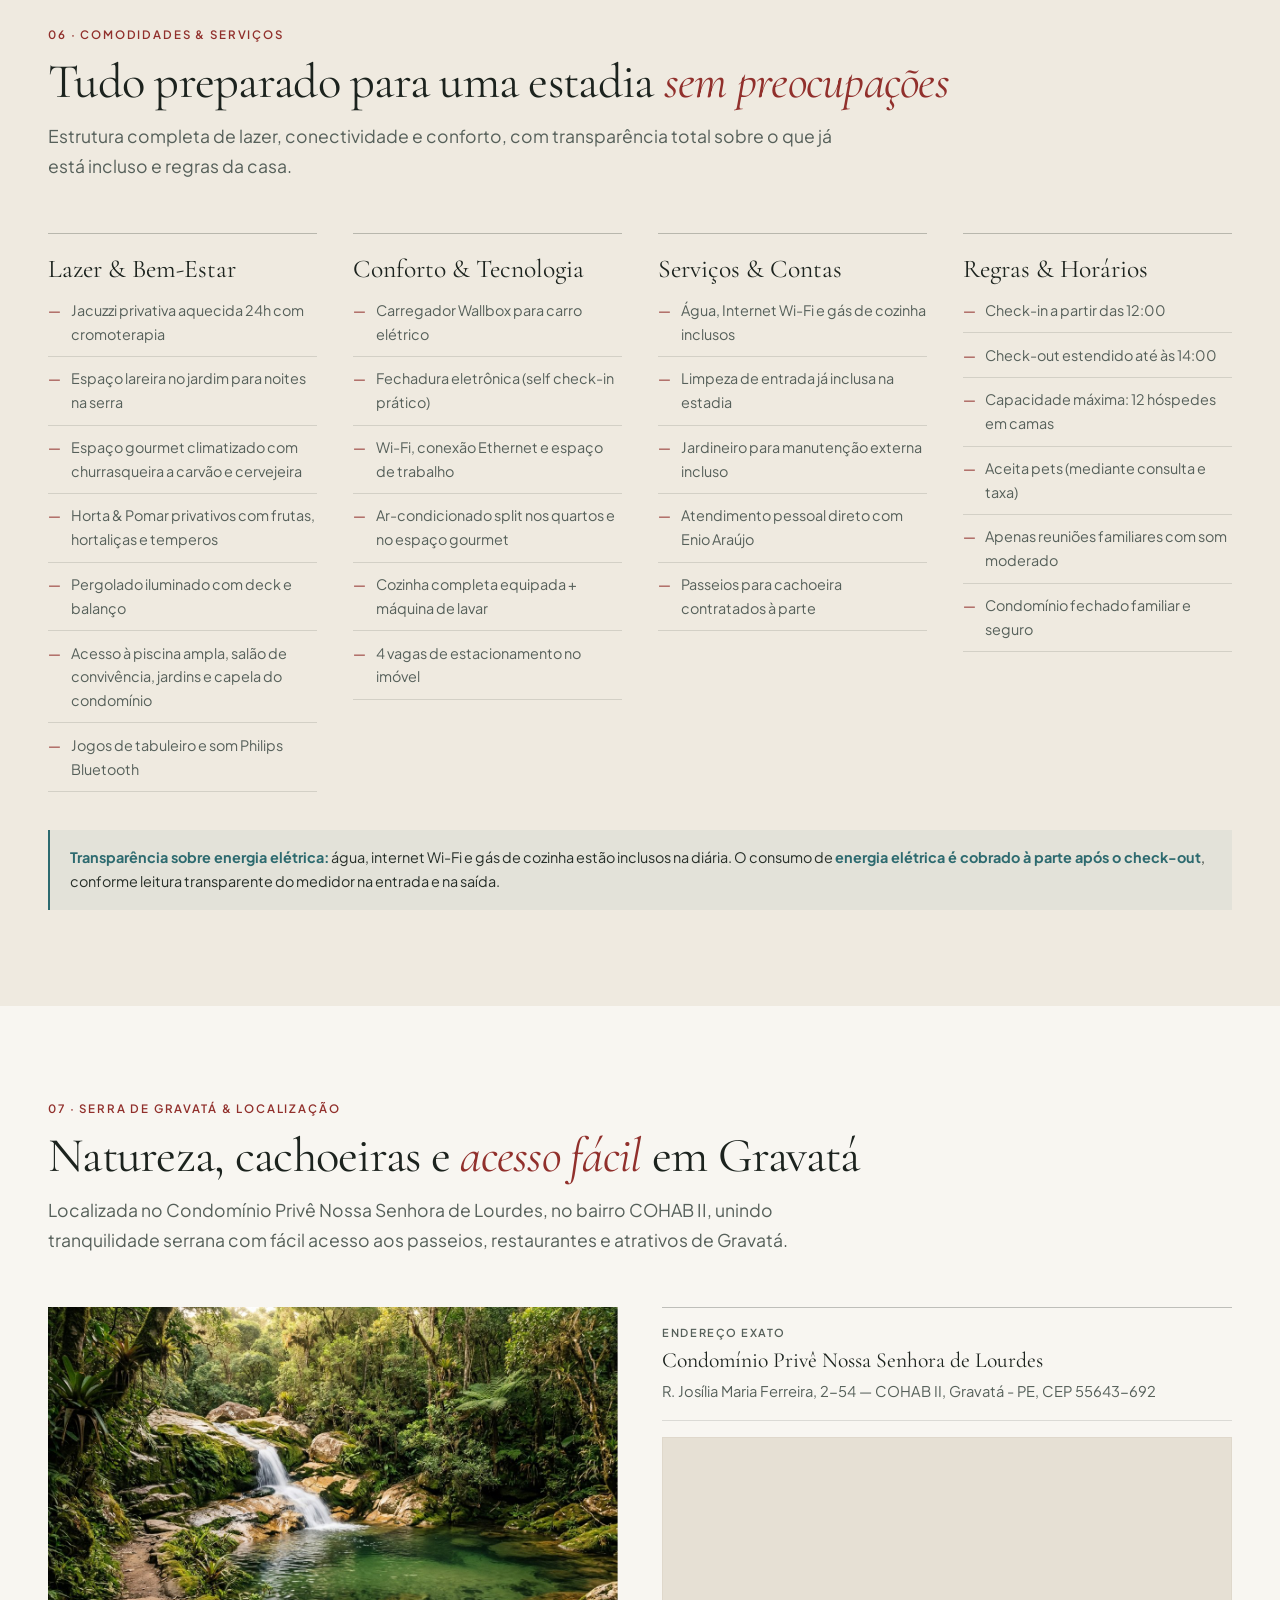
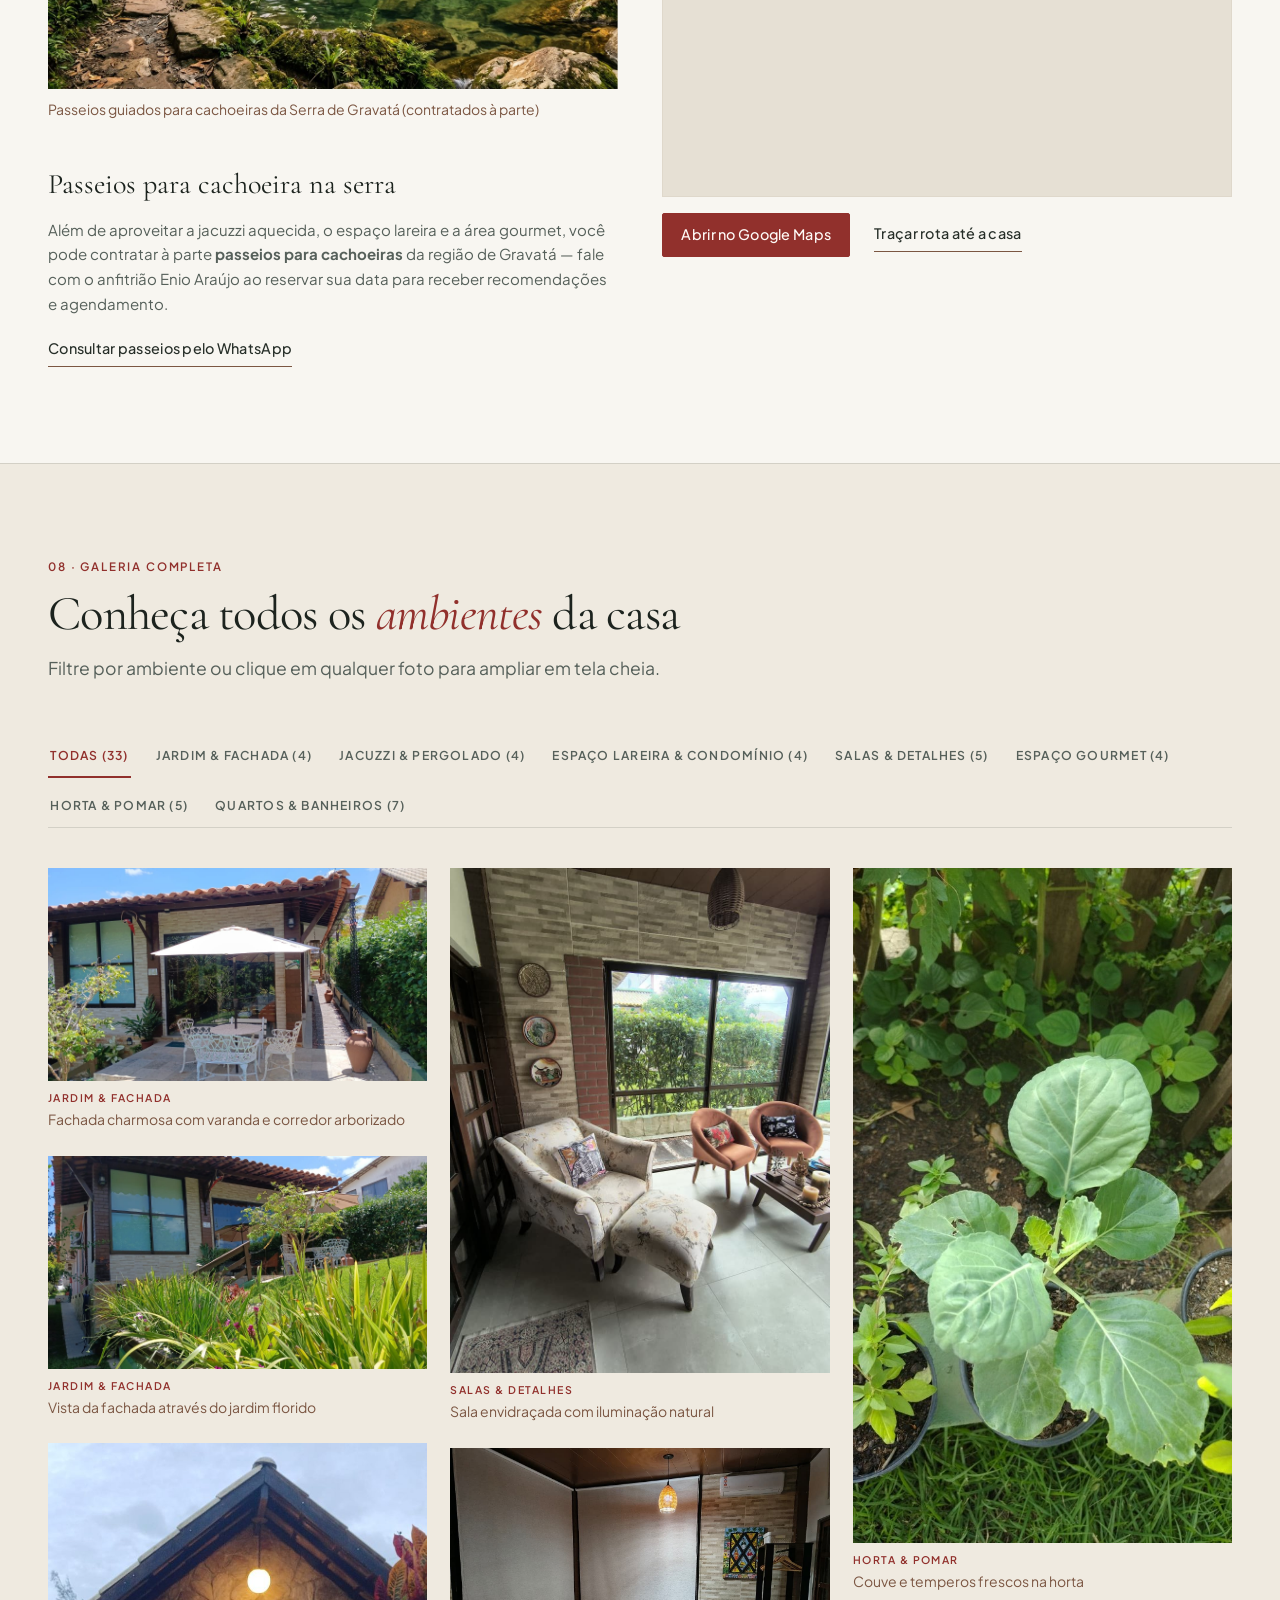
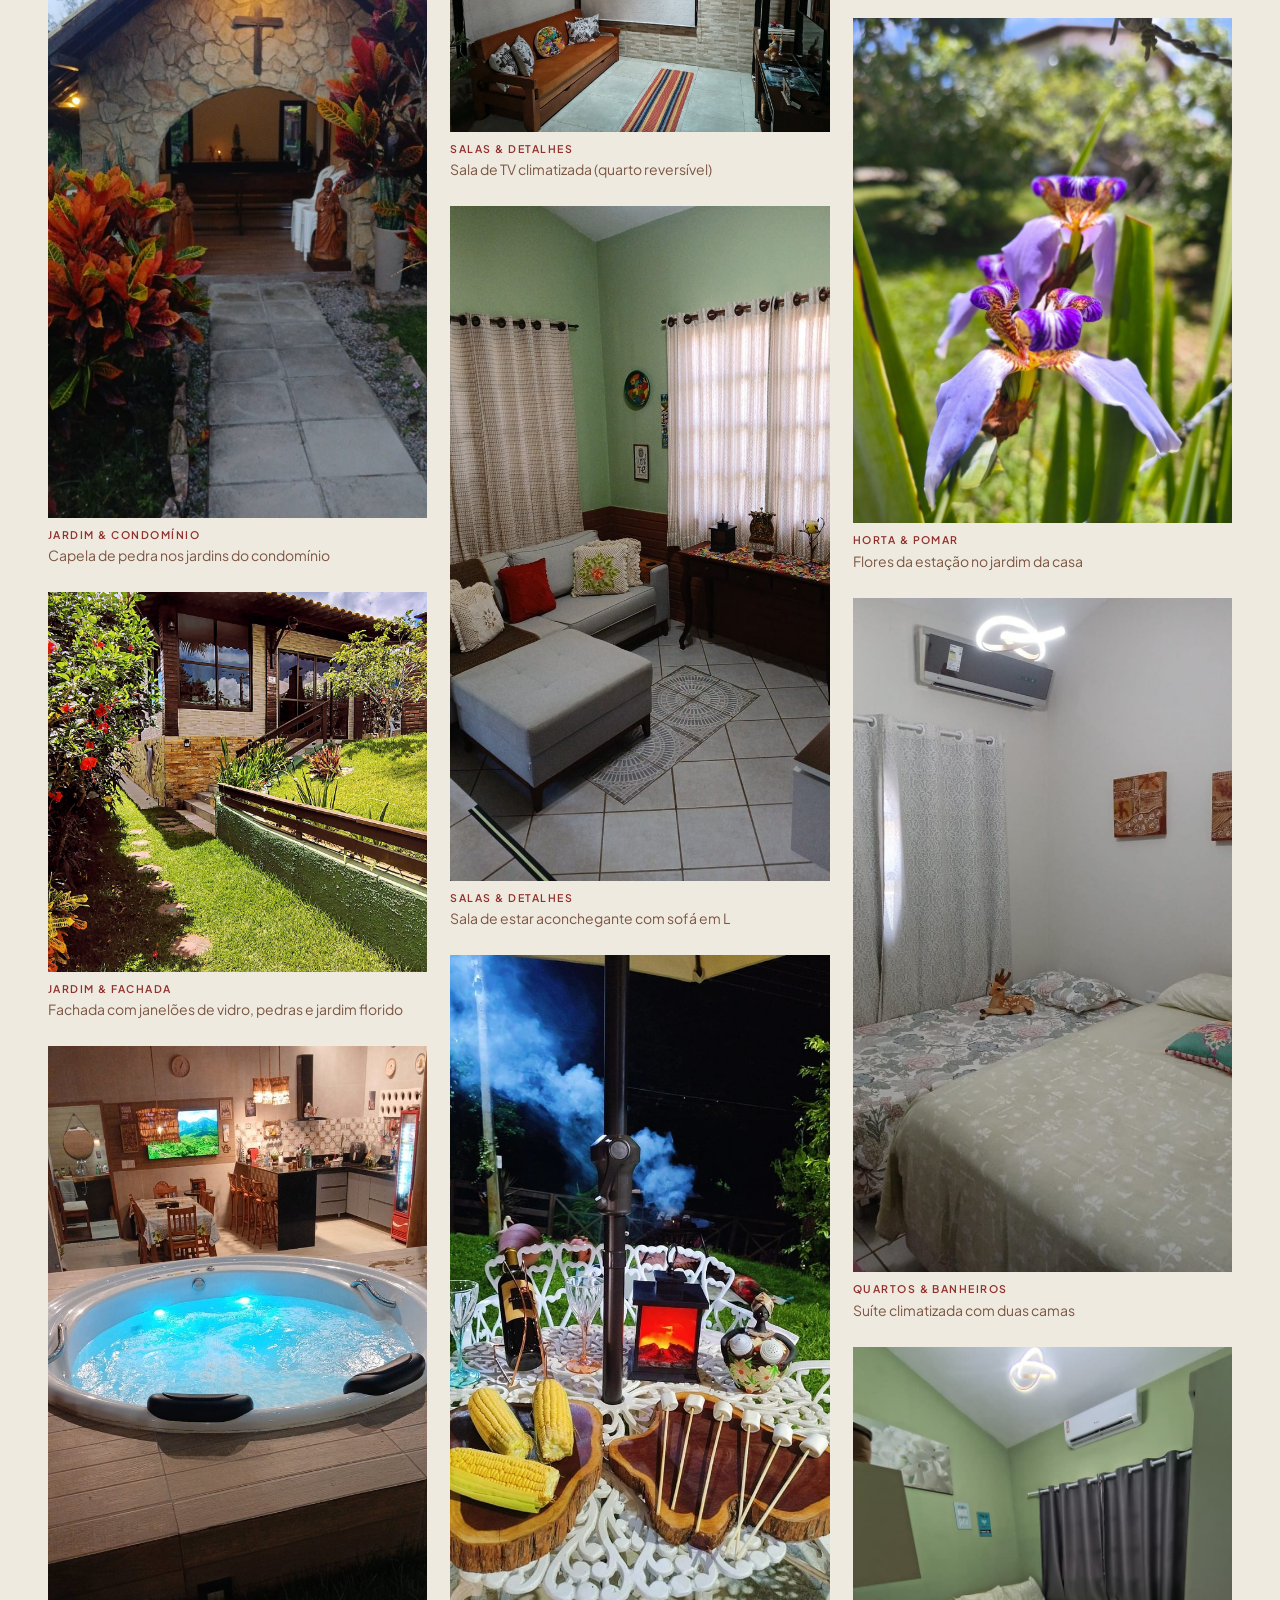
==== commit e81e060c: "feat(v1.0.3): adicionar secao e galeria Horta e Pomar com 5 fotos" ====
--- a/index.html
+++ b/index.html
@@ -4,7 +4,7 @@
   <meta charset="UTF-8">
   <meta name="viewport" content="width=device-width, initial-scale=1.0">
   <title>Casa Temporada Gravatá — Conforto, lazer e momentos inesquecíveis na serra</title>
-  <meta name="description" content="Casa Temporada Gravatá em condomínio fechado (COHAB II, Gravatá-PE): até 12 hóspedes, 4 quartos (1 suíte), jacuzzi privativa aquecida com cromoterapia, carregador Wallbox para carro elétrico, espaço lareira e espaço gourmet climatizado.">
+  <meta name="description" content="Casa Temporada Gravatá em condomínio fechado (COHAB II, Gravatá-PE): até 12 hóspedes, 4 quartos (1 suíte), jacuzzi privativa aquecida com cromoterapia, carregador Wallbox para carro elétrico, espaço lareira, espaço gourmet climatizado e horta & pomar.">
   <meta property="og:title" content="Casa Temporada Gravatá — Aluguel de Temporada na Serra (PE)">
   <meta property="og:description" content="Conforto, lazer e momentos inesquecíveis na serra. Até 12 hóspedes, 4 quartos, jacuzzi privativa aquecida com cromoterapia, Wallbox para carro elétrico e espaço lareira em Gravatá-PE.">
   <meta property="og:type" content="website">
@@ -78,7 +78,7 @@
           >
             Reservar pelo WhatsApp
           </a>
-          <a href="#galeria" class="btn btn-ghost">Explorar galeria (28 fotos)</a>
+          <a href="#galeria" class="btn btn-ghost">Explorar galeria (33 fotos)</a>
           <a
             href="https://www.airbnb.com.br/rooms/741346155768065609?unique_share_id=e882a9e2-9edf-49aa-86e8-333ae1843748&viralityEntryPoint=1&s=76"
             class="btn btn-ghost"
@@ -437,11 +437,108 @@
       </div>
     </section>
 
-    <!-- Seção 4: Acomodações (4 Quartos, 1 Suíte, 3 Banheiros, 12 Hóspedes) -->
-    <section class="section band-linen" id="acomodacoes" aria-labelledby="acomodacoes-title">
+    <!-- Seção 4: Horta & Pomar -->
+    <section class="section band-linen" id="horta-pomar" aria-labelledby="horta-pomar-title">
       <div class="container">
         <header class="section-header">
-          <p class="eyebrow">04 · Acomodações</p>
+          <p class="eyebrow">04 · Horta &amp; Pomar</p>
+          <h2 id="horta-pomar-title" class="section-title">
+            Colhidos no pé: frutas, ervas e <em>flores</em> da serra
+          </h2>
+          <p class="section-lead">
+            Um cantinho vivo no jardim da casa para desacelerar em contato com a natureza — com morangos, tomates-cereja, jambos, couve, temperos frescos e flores cultivados no clima ameno de Gravatá conforme a estação.
+          </p>
+        </header>
+
+        <div class="horta-grid">
+          <figure class="photo-card ratio-portrait" data-gal="horta" tabindex="0" role="button">
+            <div class="photo-frame" data-rv="y">
+              <img
+                src="assets/images/30-horta-pomar-jambos-frescos-no-pe.jpg"
+                width="575"
+                height="1024"
+                alt="Jambos frescos carregados no pé do pomar da Casa Temporada Gravatá"
+                loading="lazy"
+                decoding="async"
+              >
+            </div>
+            <figcaption class="photo-caption">
+              Jambos frescos carregados no pomar da casa
+            </figcaption>
+          </figure>
+
+          <figure class="photo-card ratio-portrait" data-gal="horta" tabindex="0" role="button">
+            <div class="photo-frame" data-rv="y">
+              <img
+                src="assets/images/31-horta-pomar-morangos-frescos-na-horta.jpg"
+                width="576"
+                height="1024"
+                alt="Morangos frescos cultivados em vaso suspenso na horta da casa"
+                loading="lazy"
+                decoding="async"
+              >
+            </div>
+            <figcaption class="photo-caption">
+              Morangos maduros no clima ameno da serra
+            </figcaption>
+          </figure>
+
+          <figure class="photo-card ratio-portrait" data-gal="horta" tabindex="0" role="button">
+            <div class="photo-frame" data-rv="y">
+              <img
+                src="assets/images/32-horta-pomar-tomates-cereja-colhidos-na-hora.jpg"
+                width="472"
+                height="839"
+                alt="Tomates-cereja colhidos na hora diretamente da horta da casa"
+                loading="lazy"
+                decoding="async"
+              >
+            </div>
+            <figcaption class="photo-caption">
+              Tomates-cereja colhidos na hora na horta
+            </figcaption>
+          </figure>
+
+          <figure class="photo-card ratio-portrait" data-gal="horta" tabindex="0" role="button">
+            <div class="photo-frame" data-rv="y">
+              <img
+                src="assets/images/33-horta-pomar-couve-e-temperos-da-horta.jpg"
+                width="575"
+                height="1024"
+                alt="Couve fresca e temperos cultivados na horta da Casa Temporada Gravatá"
+                loading="lazy"
+                decoding="async"
+              >
+            </div>
+            <figcaption class="photo-caption">
+              Couve, manjericão e temperos frescos no jardim
+            </figcaption>
+          </figure>
+
+          <figure class="photo-card ratio-portrait" data-gal="horta" tabindex="0" role="button">
+            <div class="photo-frame" data-rv="y">
+              <img
+                src="assets/images/34-horta-pomar-flores-do-jardim-da-serra.jpg"
+                width="768"
+                height="1024"
+                alt="Flores de íris roxa desabrochando no jardim da Horta e Pomar"
+                loading="lazy"
+                decoding="async"
+              >
+            </div>
+            <figcaption class="photo-caption">
+              Flores da estação colorindo o jardim da casa
+            </figcaption>
+          </figure>
+        </div>
+      </div>
+    </section>
+
+    <!-- Seção 5: Acomodações (4 Quartos, 1 Suíte, 3 Banheiros, 12 Hóspedes) -->
+    <section class="section band-ivory" id="acomodacoes" aria-labelledby="acomodacoes-title">
+      <div class="container">
+        <header class="section-header">
+          <p class="eyebrow">05 · Acomodações</p>
           <h2 id="acomodacoes-title" class="section-title">
             Quatro quartos climatizados para até <em>12 hóspedes</em>
           </h2>
@@ -589,11 +686,11 @@
       </div>
     </section>
 
-    <!-- Seção 5: Comodidades, Serviços & Transparência -->
-    <section class="section band-ivory" id="comodidades" aria-labelledby="comodidades-title">
+    <!-- Seção 6: Comodidades, Serviços & Transparência -->
+    <section class="section band-linen" id="comodidades" aria-labelledby="comodidades-title">
       <div class="container">
         <header class="section-header">
-          <p class="eyebrow">05 · Comodidades &amp; Serviços</p>
+          <p class="eyebrow">06 · Comodidades &amp; Serviços</p>
           <h2 id="comodidades-title" class="section-title">
             Tudo preparado para uma estadia <em>sem preocupações</em>
           </h2>
@@ -609,6 +706,7 @@
               <li>Jacuzzi privativa aquecida 24h com cromoterapia</li>
               <li>Espaço lareira no jardim para noites na serra</li>
               <li>Espaço gourmet climatizado com churrasqueira a carvão e cervejeira</li>
+              <li>Horta &amp; Pomar privativos com frutas, hortaliças e temperos</li>
               <li>Pergolado iluminado com deck e balanço</li>
               <li>Acesso à piscina ampla, salão de convivência, jardins e capela do condomínio</li>
               <li>Jogos de tabuleiro e som Philips Bluetooth</li>
@@ -657,11 +755,11 @@
       </div>
     </section>
 
-    <!-- Seção 6: Experiência na Serra & Localização Exata com Mapa Interativo -->
-    <section class="section band-linen" id="localizacao" aria-labelledby="localizacao-title">
+    <!-- Seção 7: Experiência na Serra & Localização Exata com Mapa Interativo -->
+    <section class="section band-ivory" id="localizacao" aria-labelledby="localizacao-title">
       <div class="container">
         <header class="section-header">
-          <p class="eyebrow">06 · Serra de Gravatá &amp; Localização</p>
+          <p class="eyebrow">07 · Serra de Gravatá &amp; Localização</p>
           <h2 id="localizacao-title" class="section-title">
             Natureza, cachoeiras e <em>acesso fácil</em> em Gravatá
           </h2>
@@ -743,11 +841,11 @@
       </div>
     </section>
 
-    <!-- Seção 7: Galeria Completa Filtrável + Lightbox -->
-    <section class="section band-ivory" id="galeria" aria-labelledby="galeria-title">
+    <!-- Seção 8: Galeria Completa Filtrável + Lightbox -->
+    <section class="section band-linen" id="galeria" aria-labelledby="galeria-title">
       <div class="container">
         <header class="section-header">
-          <p class="eyebrow">07 · Galeria Completa</p>
+          <p class="eyebrow">08 · Galeria Completa</p>
           <h2 id="galeria-title" class="section-title">
             Conheça todos os <em>ambientes</em> da casa
           </h2>
@@ -757,12 +855,13 @@
         </header>
 
         <div class="gallery-filters" role="group" aria-label="Filtrar fotos por ambiente">
-          <button type="button" class="filter-btn is-active" data-filter="all">Todas (28)</button>
+          <button type="button" class="filter-btn is-active" data-filter="all">Todas (33)</button>
           <button type="button" class="filter-btn" data-filter="fachada_jardim">Jardim &amp; Fachada (4)</button>
           <button type="button" class="filter-btn" data-filter="hidro_pergola">Jacuzzi &amp; Pergolado (4)</button>
           <button type="button" class="filter-btn" data-filter="espaco_lareira_lazer">Espaço Lareira &amp; Condomínio (4)</button>
           <button type="button" class="filter-btn" data-filter="sala_detalhes">Salas &amp; Detalhes (5)</button>
           <button type="button" class="filter-btn" data-filter="area_gourmet">Espaço Gourmet (4)</button>
+          <button type="button" class="filter-btn" data-filter="horta_pomar">Horta &amp; Pomar (5)</button>
           <button type="button" class="filter-btn" data-filter="quartos_banheiros">Quartos &amp; Banheiros (7)</button>
         </div>
 
@@ -1024,6 +1123,67 @@
             </button>
           </figure>
 
+          <!-- Horta & Pomar -->
+          <figure class="gallery-item" data-category="horta_pomar" data-caption="Jambos frescos carregados no pé do pomar da casa">
+            <button type="button" class="gallery-trigger" aria-label="Ampliar: Jambos frescos no pomar">
+              <img src="assets/images/30-horta-pomar-jambos-frescos-no-pe.jpg"
+                width="575"
+                height="1024" alt="Jambos frescos carregados no pé do pomar da casa" loading="lazy" decoding="async">
+              <span class="gallery-meta">
+                <span class="gallery-tag">Horta &amp; Pomar</span>
+                <span class="gallery-caption">Jambos frescos carregados no pé</span>
+              </span>
+            </button>
+          </figure>
+
+          <figure class="gallery-item" data-category="horta_pomar" data-caption="Morangos maduros cultivados na horta da casa">
+            <button type="button" class="gallery-trigger" aria-label="Ampliar: Morangos frescos na horta">
+              <img src="assets/images/31-horta-pomar-morangos-frescos-na-horta.jpg"
+                width="576"
+                height="1024" alt="Morangos maduros cultivados em vaso suspenso na horta da casa" loading="lazy" decoding="async">
+              <span class="gallery-meta">
+                <span class="gallery-tag">Horta &amp; Pomar</span>
+                <span class="gallery-caption">Morangos maduros na horta da serra</span>
+              </span>
+            </button>
+          </figure>
+
+          <figure class="gallery-item" data-category="horta_pomar" data-caption="Tomates-cereja colhidos na hora diretamente da horta">
+            <button type="button" class="gallery-trigger" aria-label="Ampliar: Tomates-cereja colhidos na hora">
+              <img src="assets/images/32-horta-pomar-tomates-cereja-colhidos-na-hora.jpg"
+                width="472"
+                height="839" alt="Tomates-cereja colhidos na hora diretamente da horta da casa" loading="lazy" decoding="async">
+              <span class="gallery-meta">
+                <span class="gallery-tag">Horta &amp; Pomar</span>
+                <span class="gallery-caption">Tomates-cereja colhidos na hora</span>
+              </span>
+            </button>
+          </figure>
+
+          <figure class="gallery-item" data-category="horta_pomar" data-caption="Couve, manjericão e temperos frescos cultivados na horta">
+            <button type="button" class="gallery-trigger" aria-label="Ampliar: Couve e temperos frescos">
+              <img src="assets/images/33-horta-pomar-couve-e-temperos-da-horta.jpg"
+                width="575"
+                height="1024" alt="Couve e temperos frescos cultivados na horta da casa" loading="lazy" decoding="async">
+              <span class="gallery-meta">
+                <span class="gallery-tag">Horta &amp; Pomar</span>
+                <span class="gallery-caption">Couve e temperos frescos na horta</span>
+              </span>
+            </button>
+          </figure>
+
+          <figure class="gallery-item" data-category="horta_pomar" data-caption="Flores de íris roxa desabrochando no jardim da Horta e Pomar">
+            <button type="button" class="gallery-trigger" aria-label="Ampliar: Flores do jardim">
+              <img src="assets/images/34-horta-pomar-flores-do-jardim-da-serra.jpg"
+                width="768"
+                height="1024" alt="Flores de íris roxa no jardim da Horta e Pomar" loading="lazy" decoding="async">
+              <span class="gallery-meta">
+                <span class="gallery-tag">Horta &amp; Pomar</span>
+                <span class="gallery-caption">Flores da estação no jardim da casa</span>
+              </span>
+            </button>
+          </figure>
+
           <!-- Quartos & Banheiros -->
           <figure class="gallery-item" data-category="quartos_banheiros" data-caption="Suíte ampla com duas camas, ar-condicionado e iluminação moderna">
             <button type="button" class="gallery-trigger" aria-label="Ampliar: Suíte ampla">
@@ -1112,11 +1272,11 @@
       </div>
     </section>
 
-    <!-- Seção 8: Avaliações & Anfitrião -->
-    <section class="section band-linen" id="avaliacoes" aria-labelledby="avaliacoes-title">
+    <!-- Seção 9: Avaliações & Anfitrião -->
+    <section class="section band-ivory" id="avaliacoes" aria-labelledby="avaliacoes-title">
       <div class="container">
         <header class="section-header">
-          <p class="eyebrow">08 · Avaliações &amp; Anfitrião</p>
+          <p class="eyebrow">09 · Avaliações &amp; Anfitrião</p>
           <h2 id="avaliacoes-title" class="section-title">
             Hospitalidade direta com nota <em>máxima</em>
           </h2>
@@ -1168,8 +1328,8 @@
       </div>
     </section>
 
-    <!-- Seção 9: Reservas Sob Consulta (Estilo Casa Pitanga) -->
-    <section class="section band-ivory" id="reservas" aria-labelledby="reservas-title">
+    <!-- Seção 10: Reservas Sob Consulta (Estilo Casa Pitanga) -->
+    <section class="section band-linen" id="reservas" aria-labelledby="reservas-title">
       <div class="container">
         <div class="booking-panel">
           <div class="booking-copy">
@@ -1181,7 +1341,7 @@
                 <path d="M14 3C16 6 15 8 14 9C13 8 12 6 14 3Z" fill="#20332B"/>
               </svg>
             </div>
-            <p class="eyebrow">09 · Reservas &amp; Contato Direto</p>
+            <p class="eyebrow">10 · Reservas &amp; Contato Direto</p>
             <h2 id="reservas-title" class="section-title">
               Viva essa <em>experiência</em> na serra
             </h2>
@@ -1242,11 +1402,11 @@
       </div>
     </section>
 
-    <!-- Seção 10: Perguntas Frequentes -->
-    <section class="section band-linen" id="faq" aria-labelledby="faq-title">
+    <!-- Seção 11: Perguntas Frequentes -->
+    <section class="section band-ivory" id="faq" aria-labelledby="faq-title">
       <div class="container container-narrow">
         <header class="section-header">
-          <p class="eyebrow">10 · Perguntas Frequentes</p>
+          <p class="eyebrow">11 · Perguntas Frequentes</p>
           <h2 id="faq-title" class="section-title">
             Dúvidas antes da sua <em>estadia</em>
           </h2>
@@ -1368,7 +1528,8 @@
           <span class="footer-col-label">Navegação</span>
           <a href="#a-casa">A Casa</a>
           <a href="#area-externa">Área Externa</a>
-          <a href="#gourmet">Área Gourmet</a>
+          <a href="#gourmet">Espaço Gourmet</a>
+          <a href="#horta-pomar">Horta &amp; Pomar</a>
           <a href="#acomodacoes">Acomodações</a>
           <a href="#comodidades">Comodidades</a>
           <a href="#localizacao">Localização &amp; Mapa</a>
--- a/styles.css
+++ b/styles.css
@@ -748,6 +748,21 @@
 }
 
 /* ==========================================================================
+   Horta & Pomar — Galeria Botânica (.horta-grid)
+   ========================================================================== */
+
+.horta-grid {
+  display: grid;
+  grid-template-columns: repeat(5, minmax(0, 1fr));
+  gap: clamp(14px, 1.8vw, 24px);
+  align-items: start;
+}
+
+.horta-grid .photo-card {
+  margin: 0;
+}
+
+/* ==========================================================================
    Detalhamento dos 4 Quartos (.rooms-breakdown + .rooms-grid)
    ========================================================================== */
 
@@ -1472,6 +1487,10 @@
     grid-template-columns: repeat(2, minmax(0, 1fr));
   }
 
+  .horta-grid {
+    grid-template-columns: repeat(3, minmax(0, 1fr));
+  }
+
   .rooms-grid,
   .gallery-grid {
     columns: 2 220px;
@@ -1589,6 +1608,14 @@
     columns: 1;
   }
 
+  .horta-grid {
+    grid-template-columns: repeat(2, minmax(0, 1fr));
+  }
+
+  .horta-grid .photo-card:last-child {
+    grid-column: span 2;
+  }
+
   .rooms-grid {
     columns: 2 180px;
   }
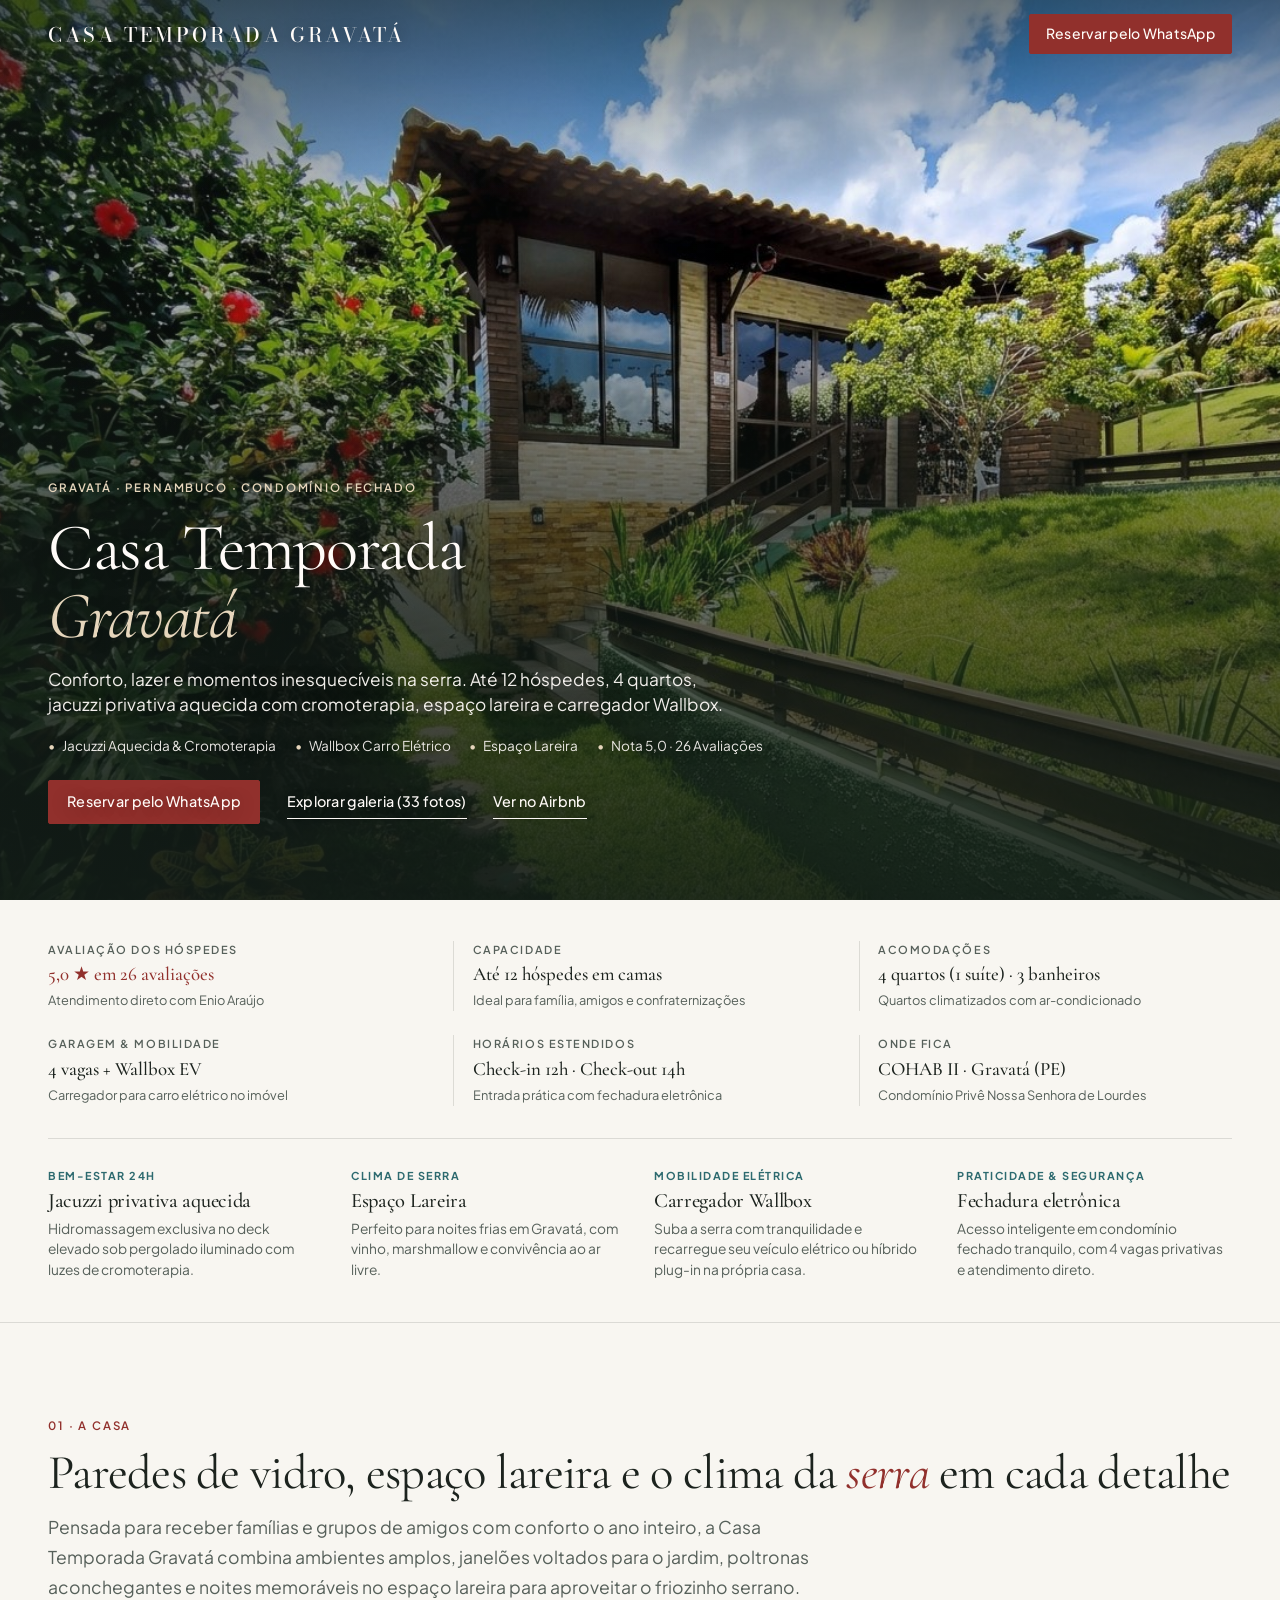
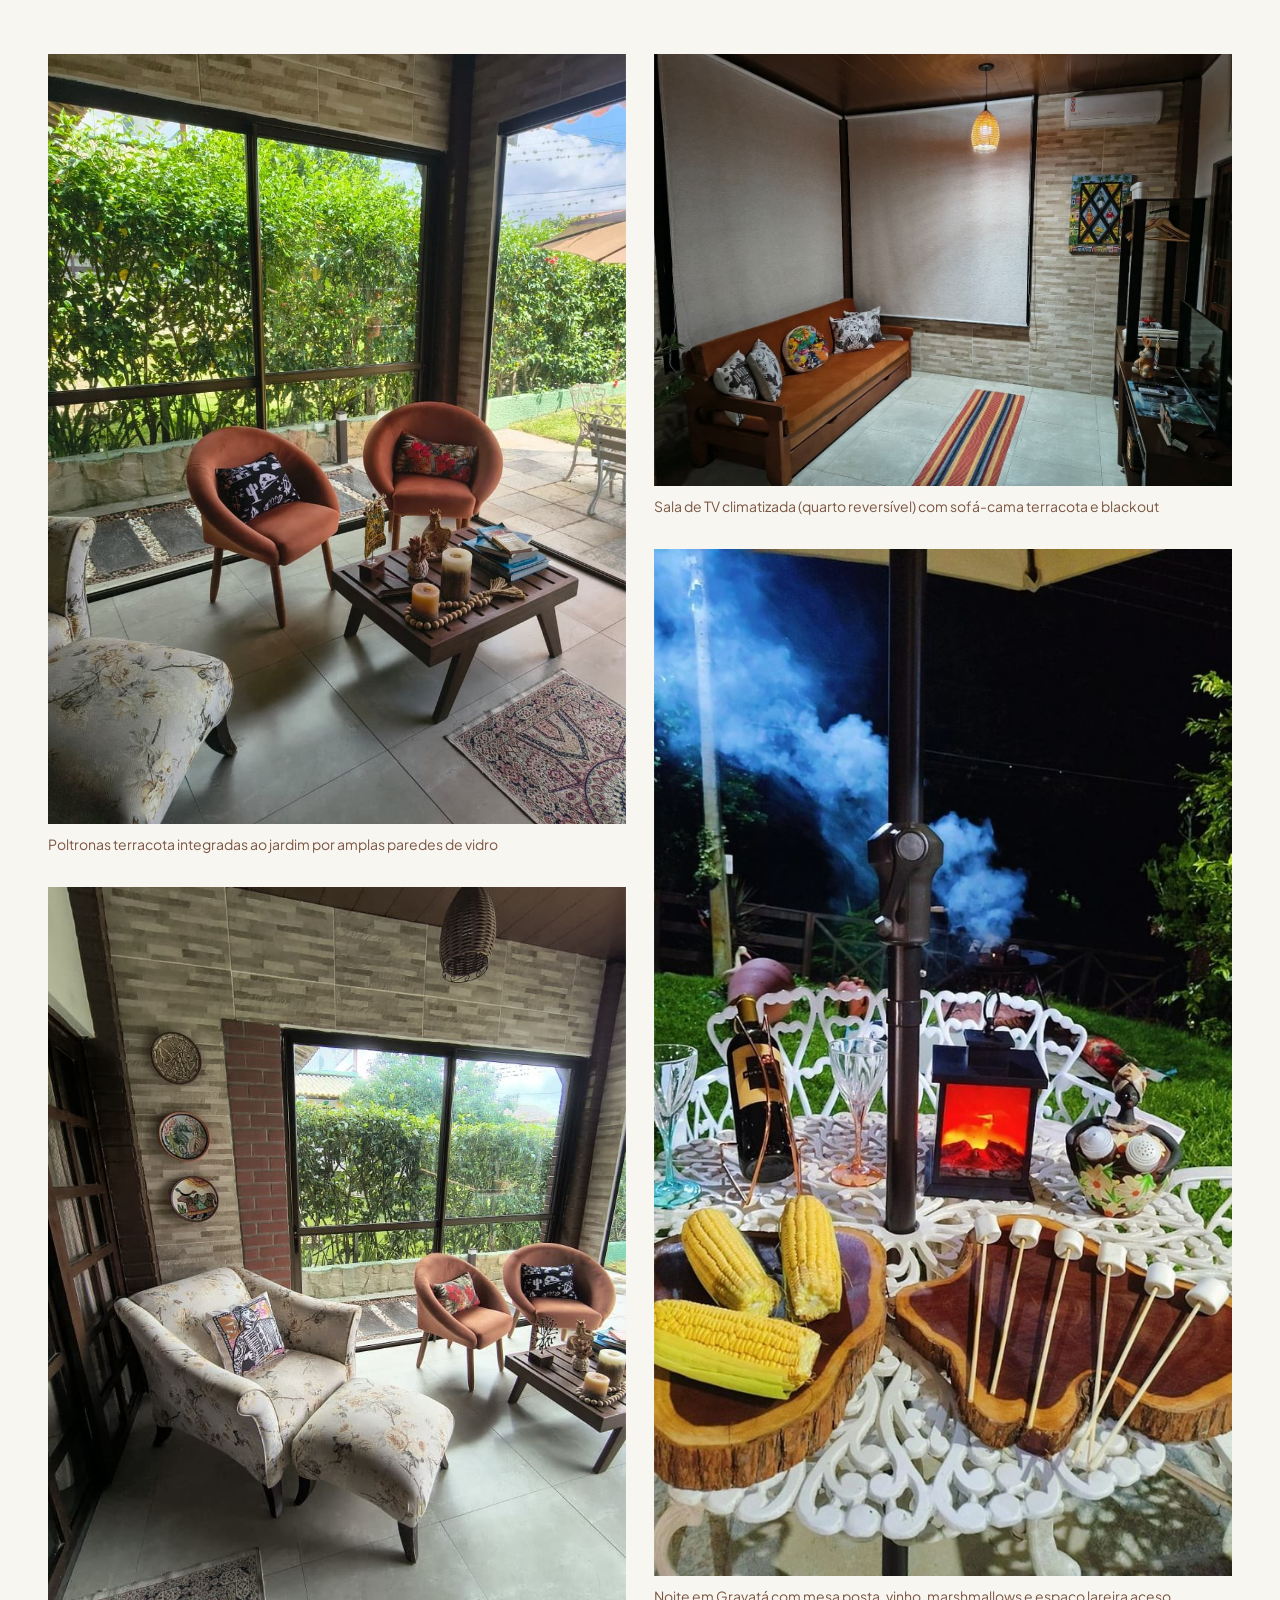
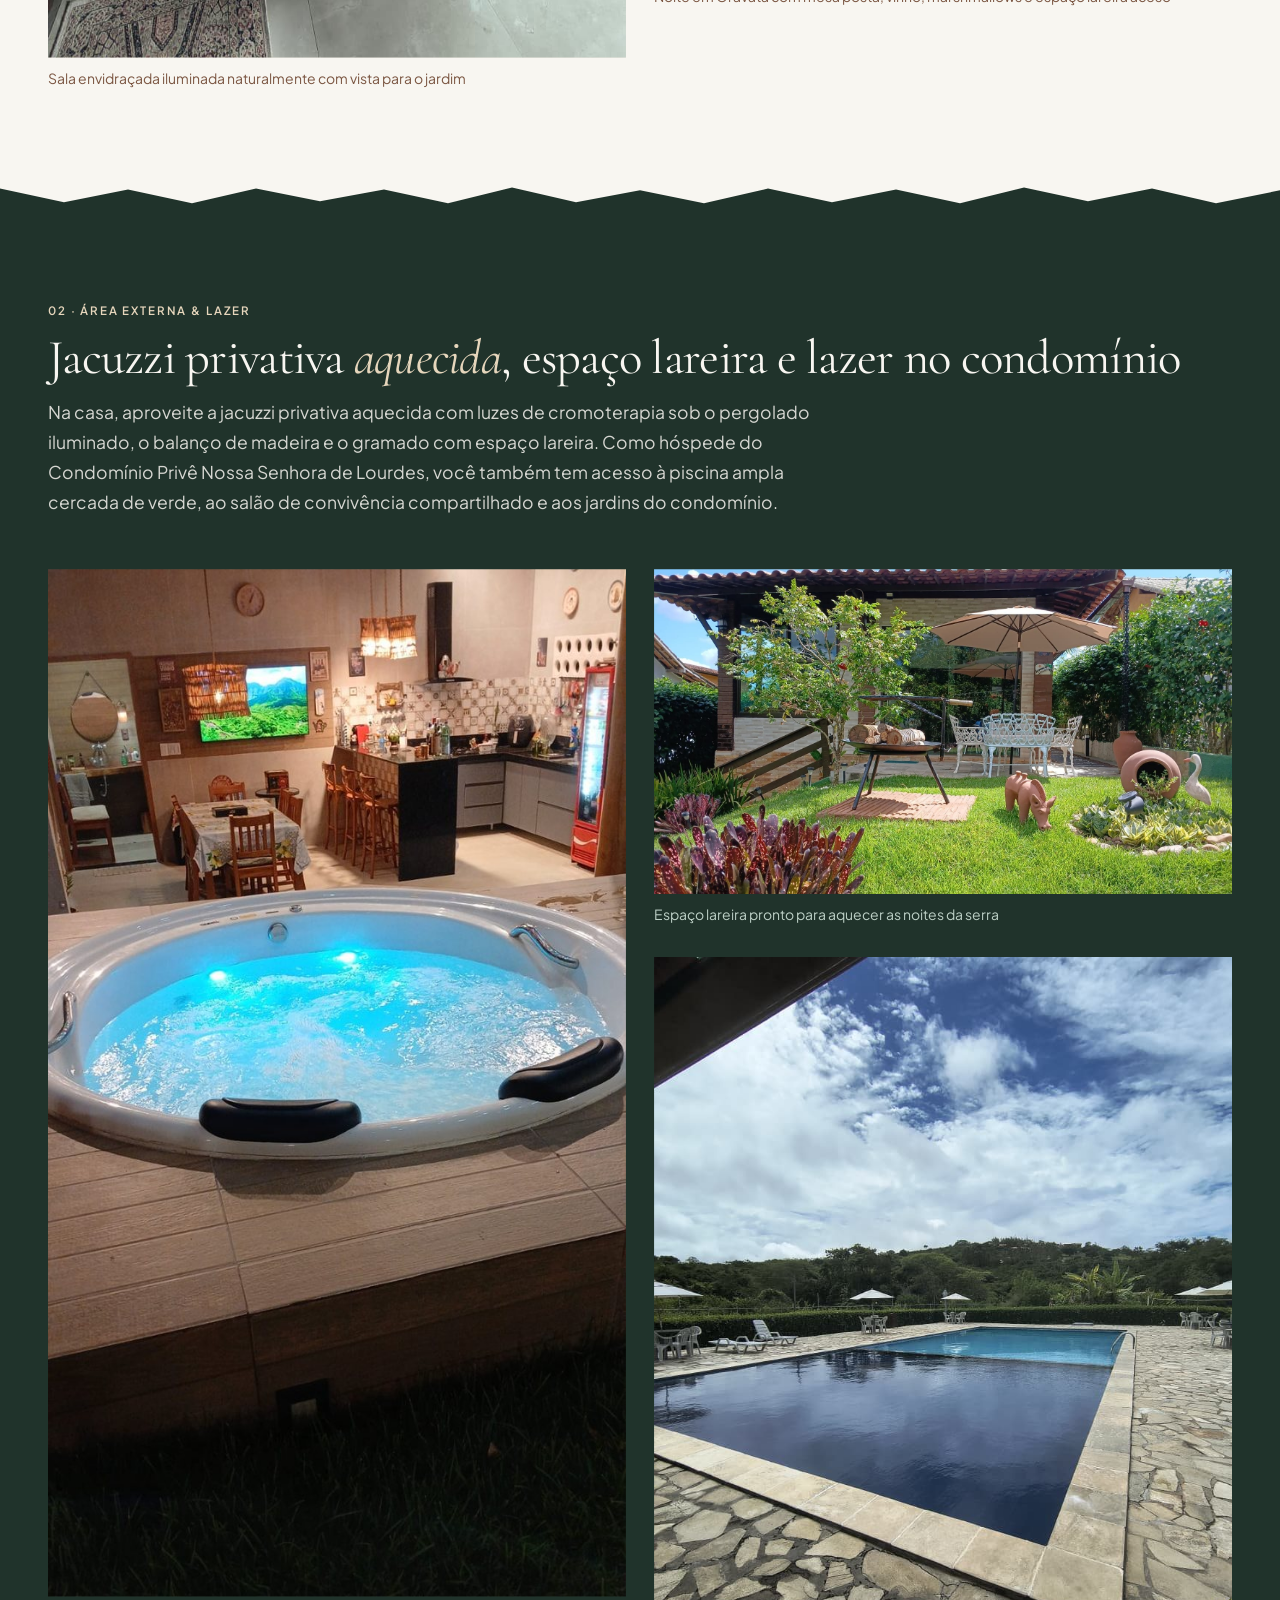
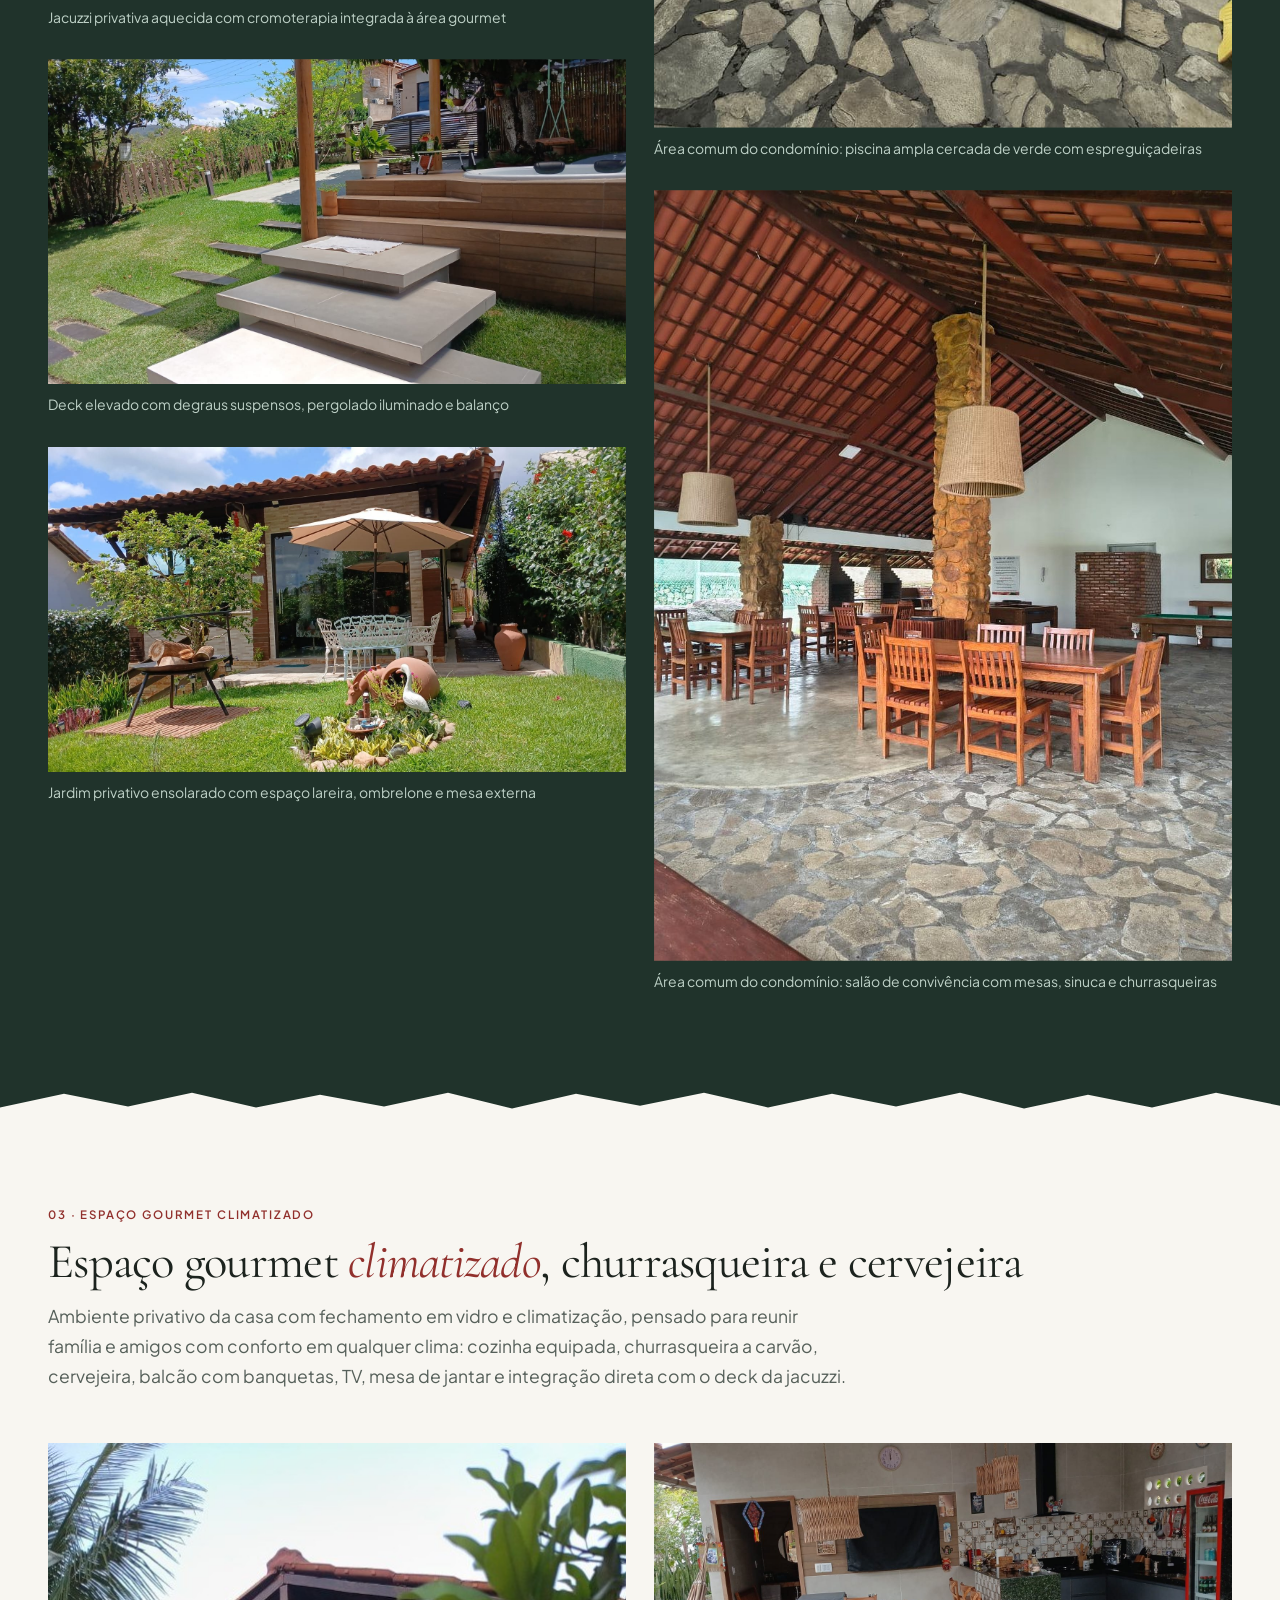
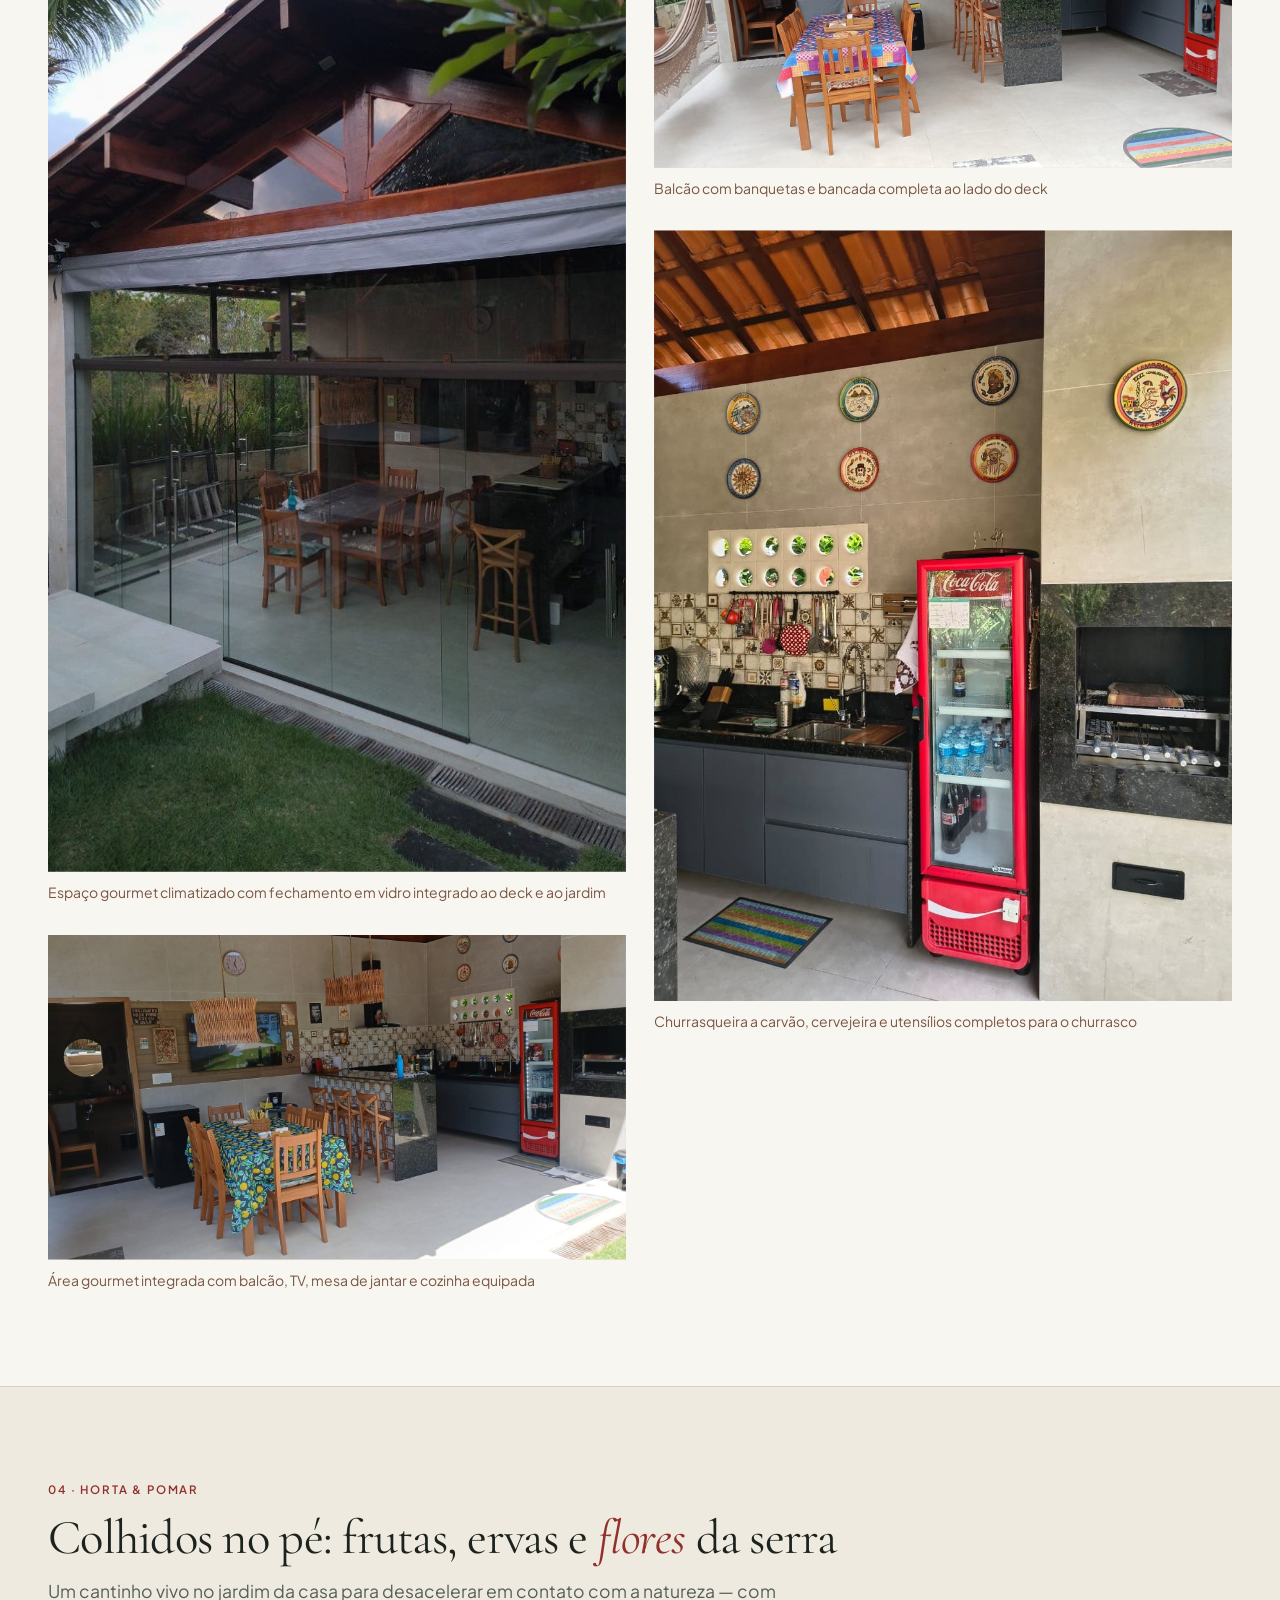
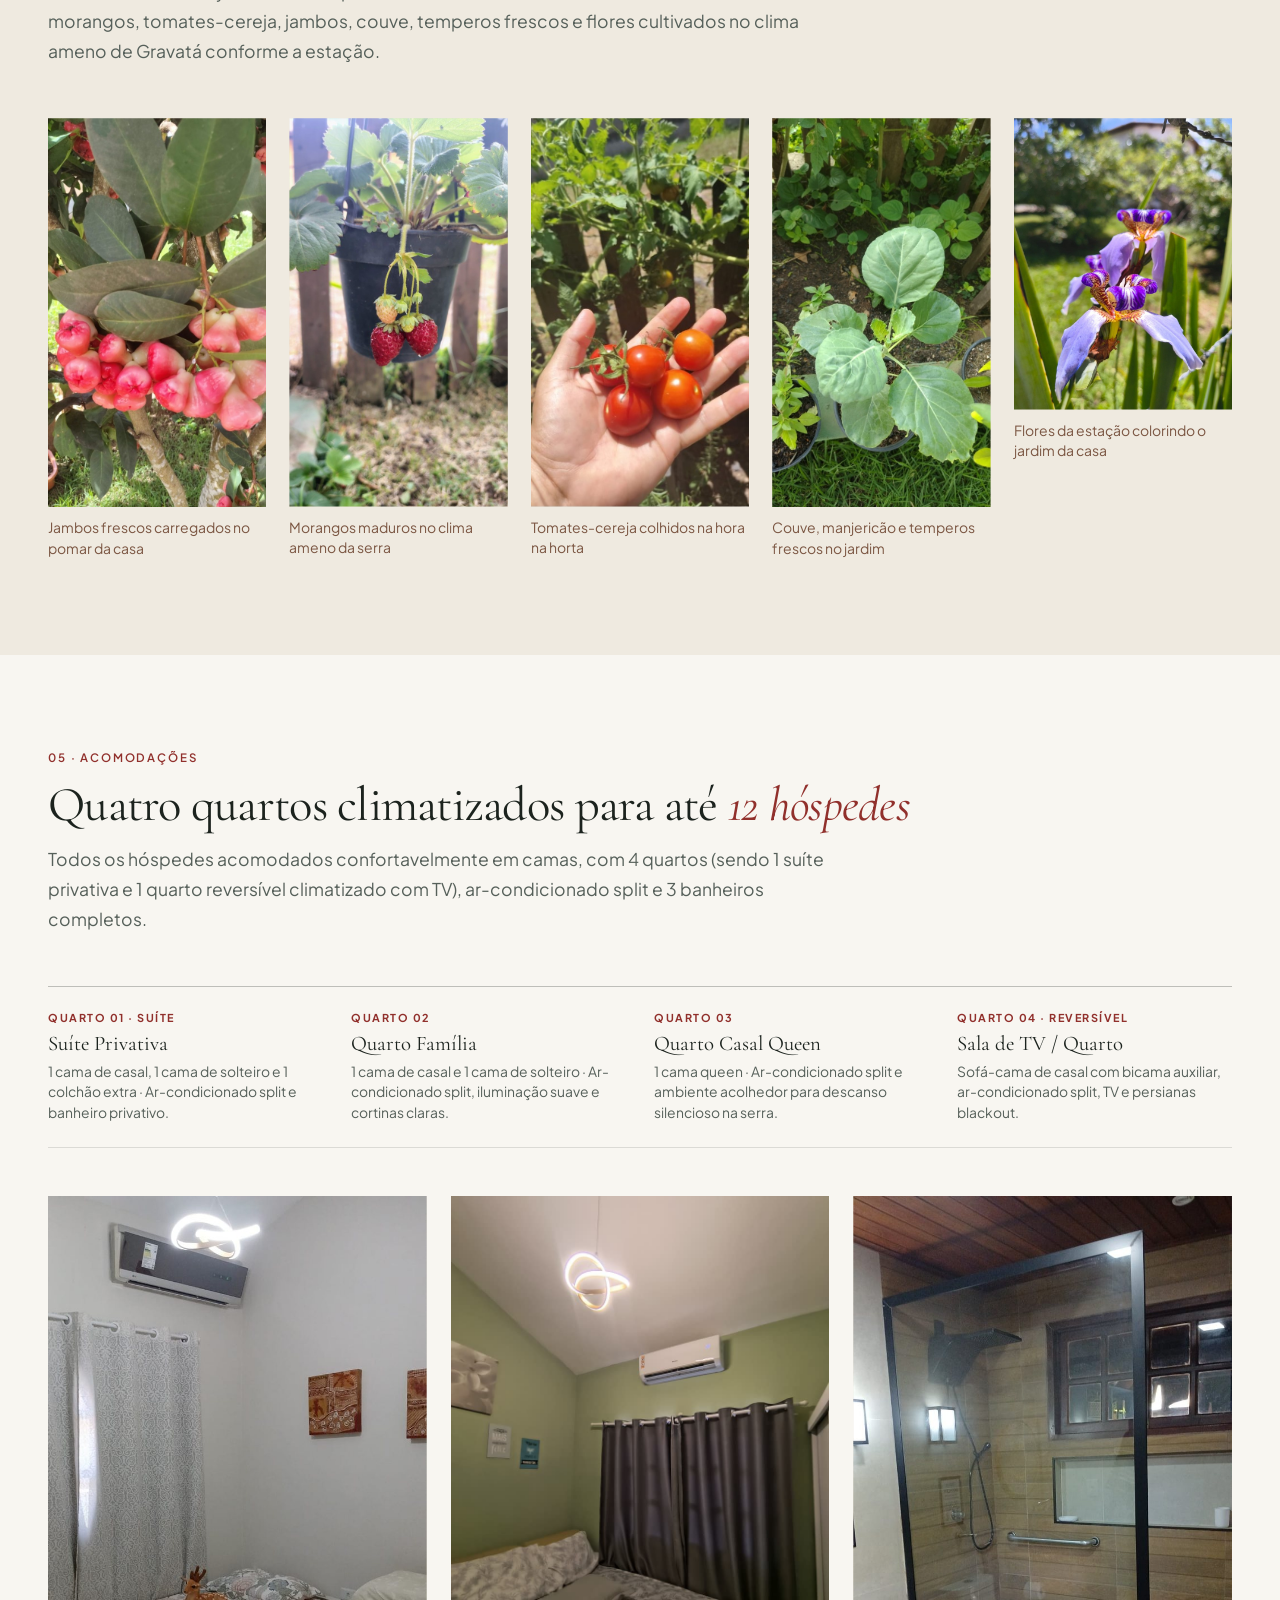
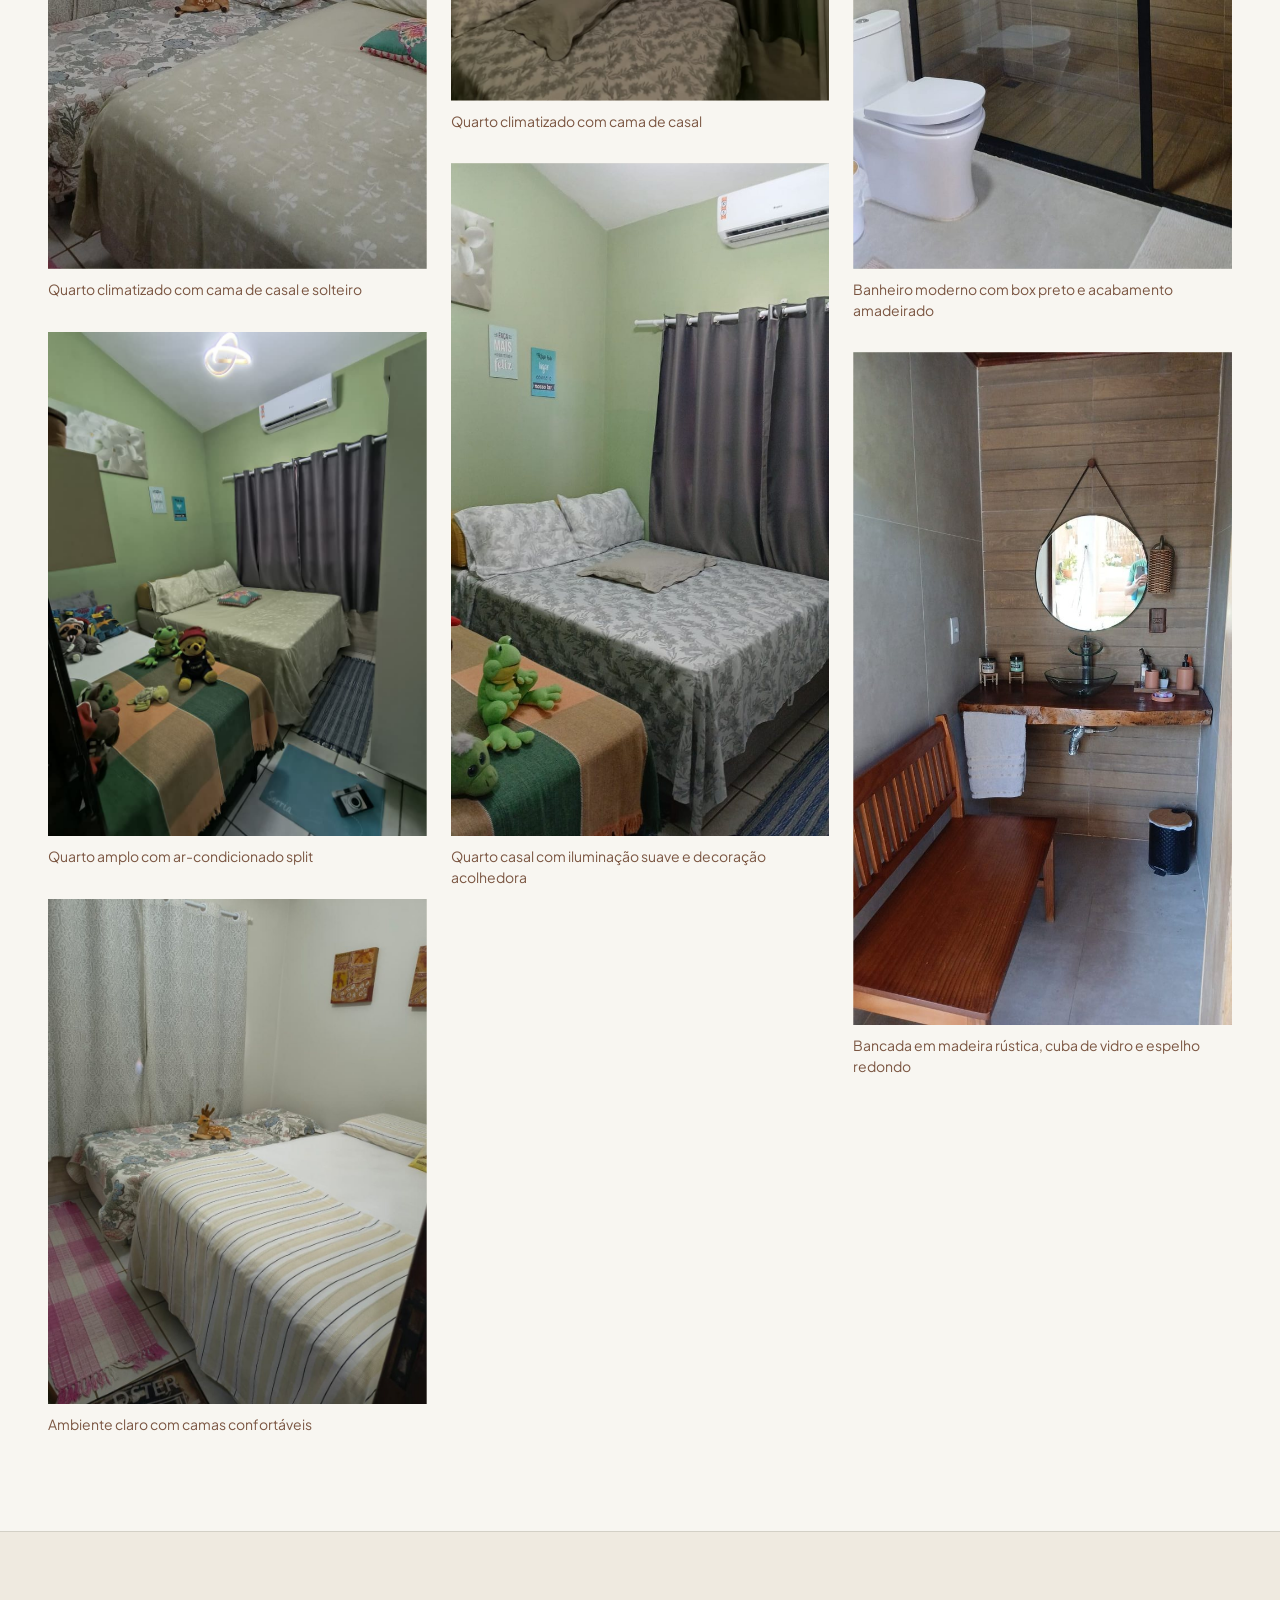
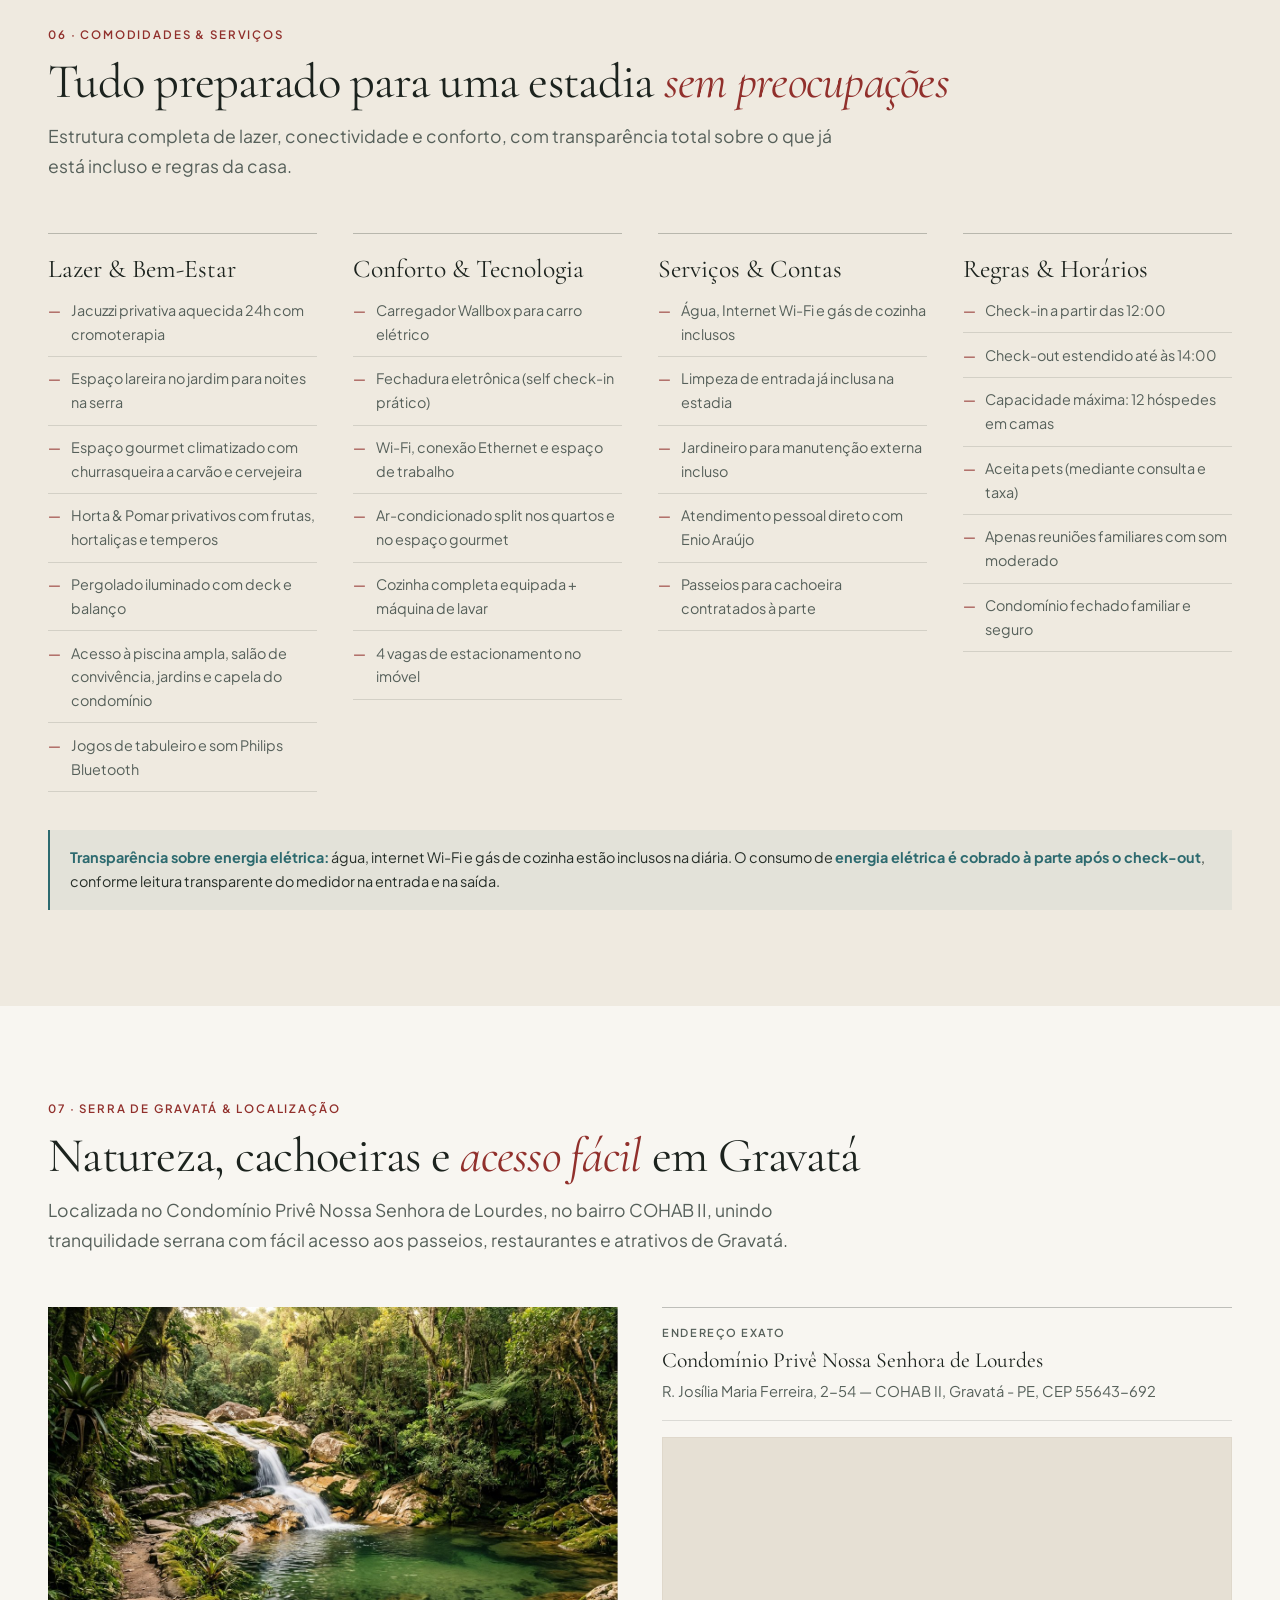
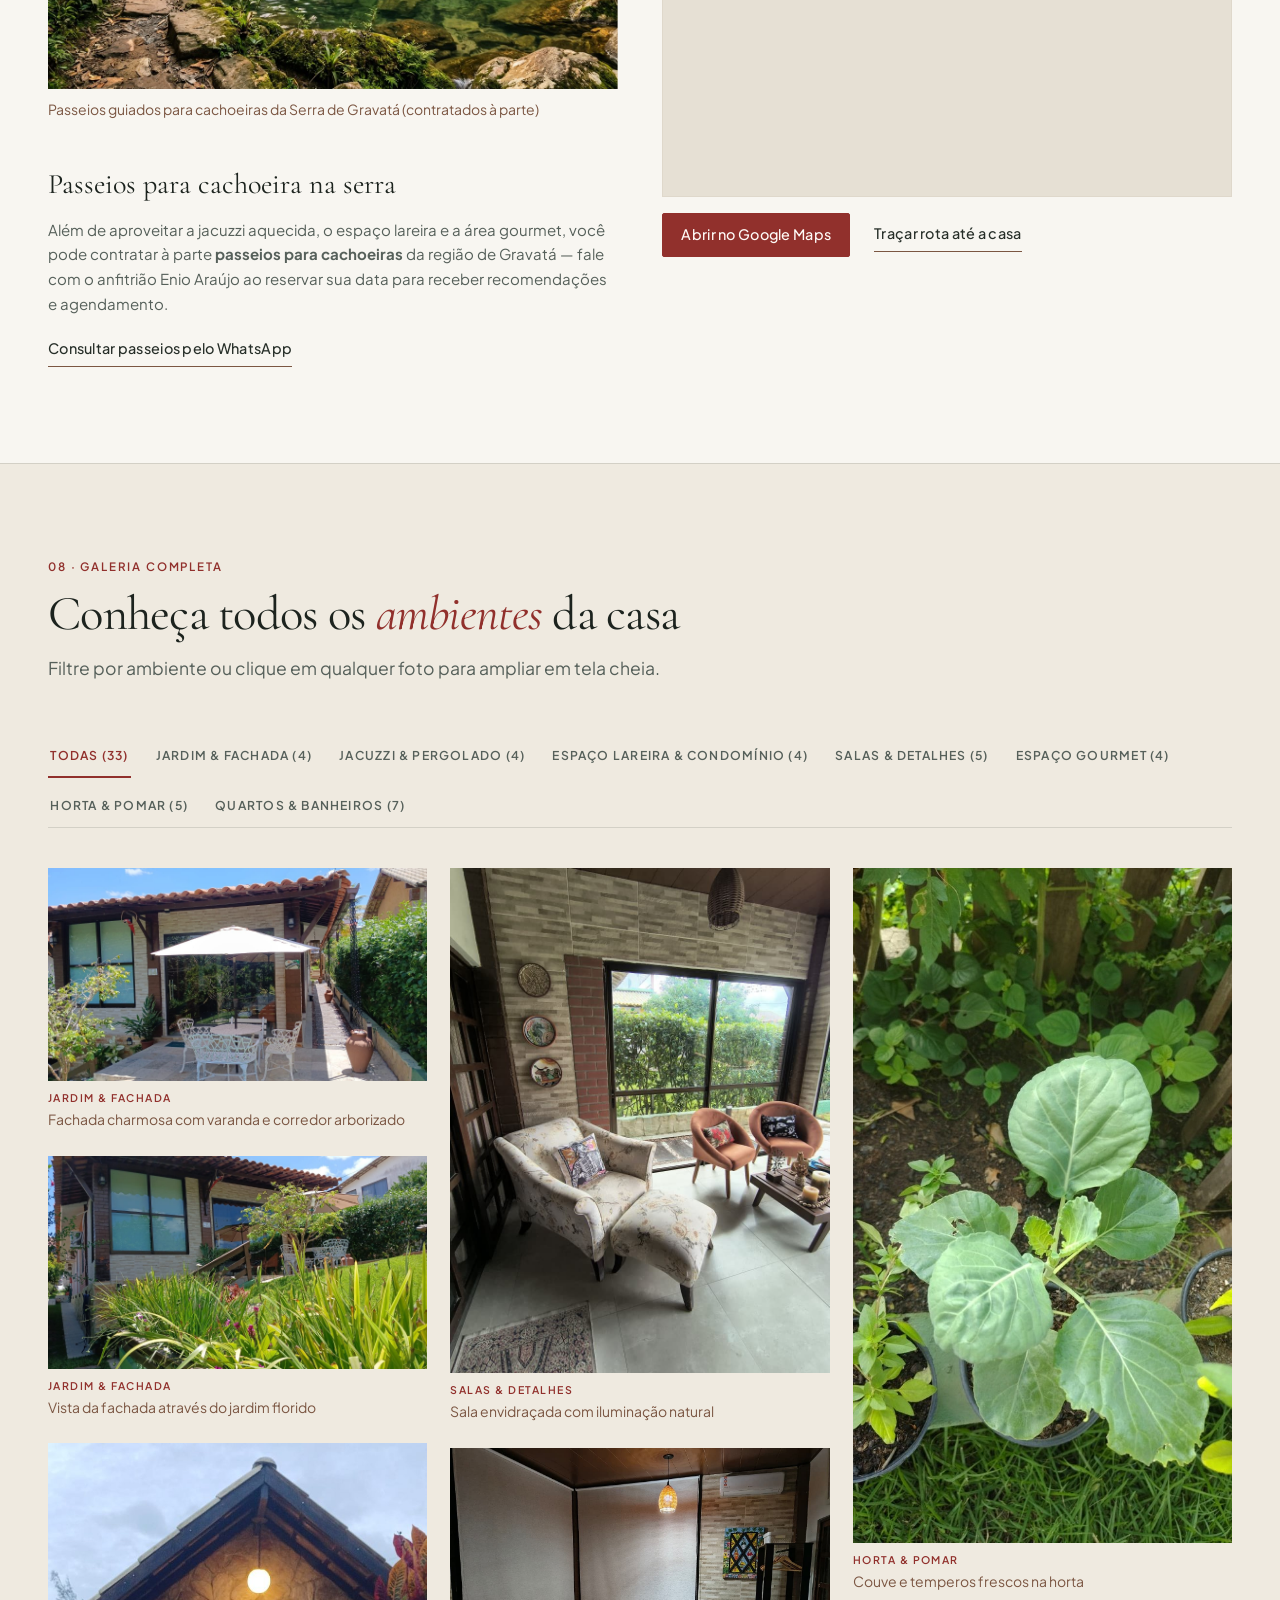
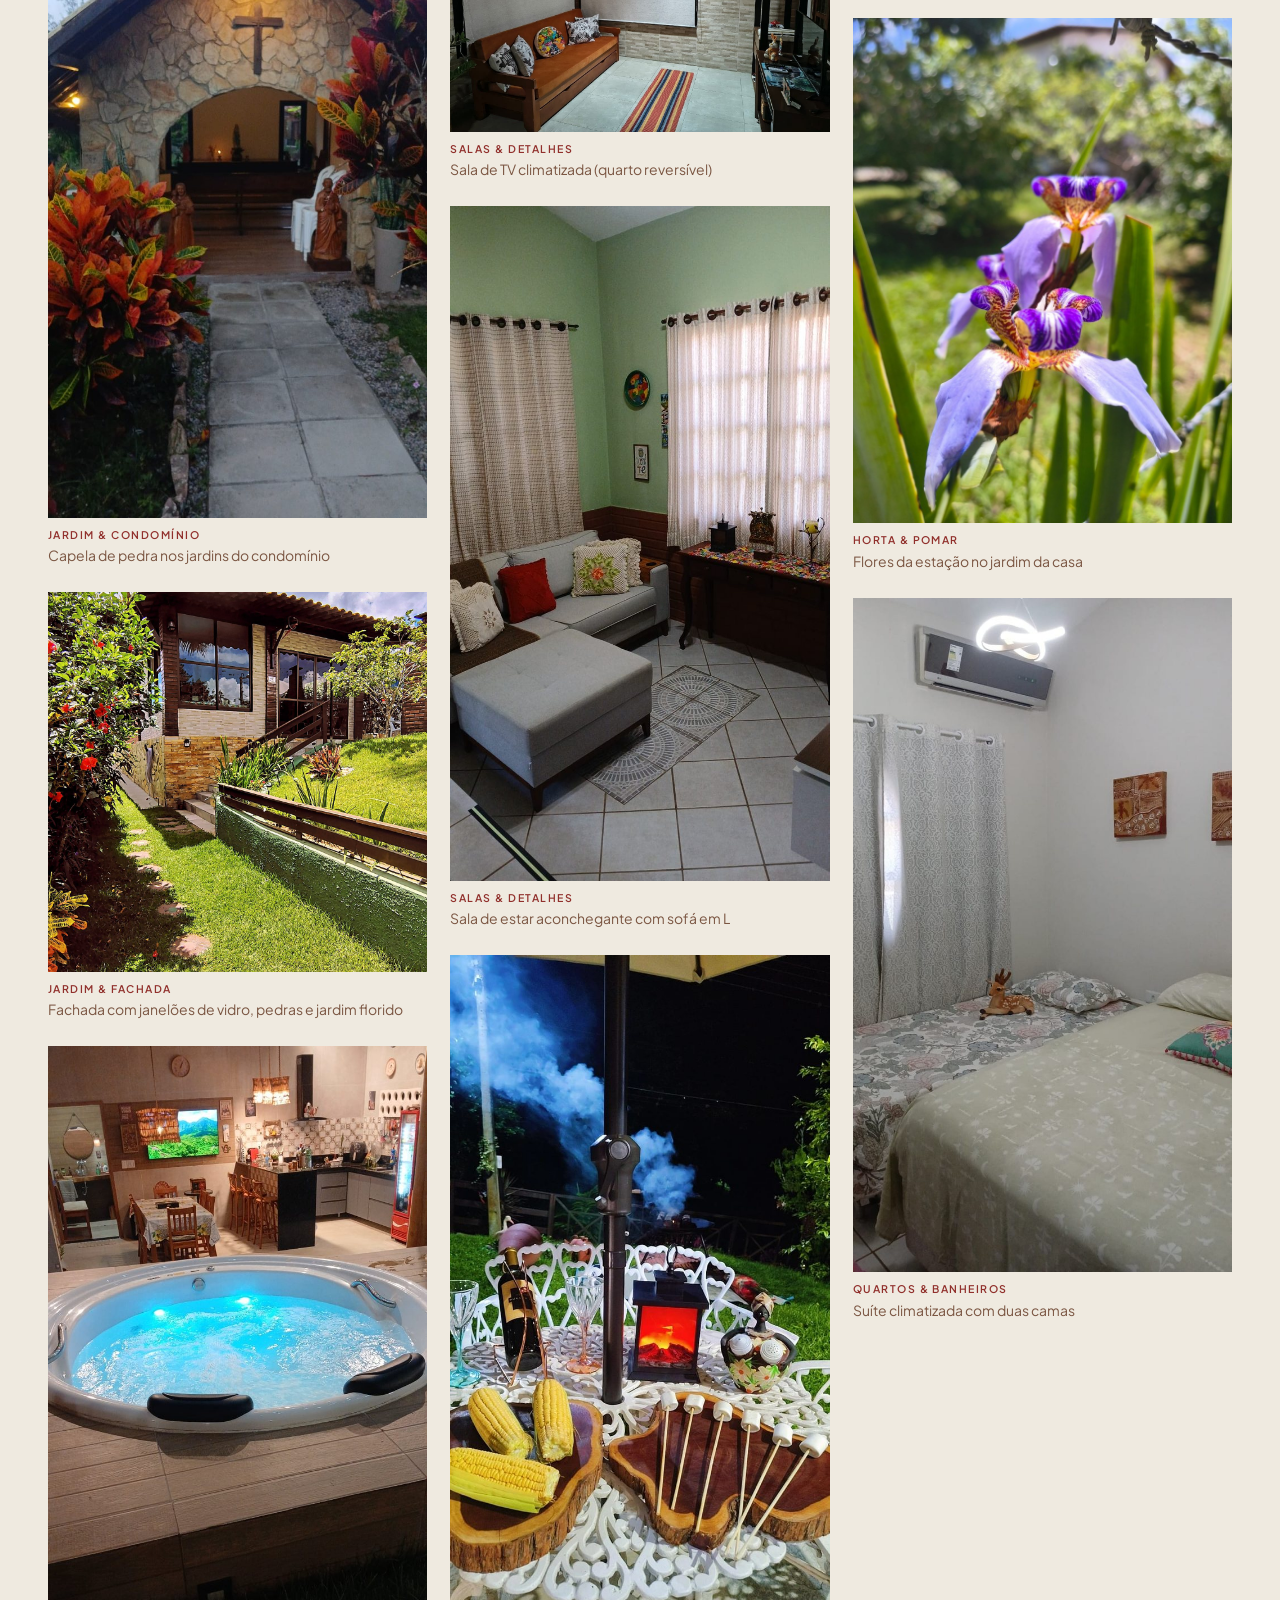
==== commit fa8f8d1e: "fix(v1.0.4): adicionar cache-busting em styles.css e app.js para garantir grade Horta e Pomar" ====
--- a/index.html
+++ b/index.html
@@ -12,7 +12,7 @@
   <link rel="preconnect" href="https://fonts.googleapis.com">
   <link rel="preconnect" href="https://fonts.gstatic.com" crossorigin>
   <link href="https://fonts.googleapis.com/css2?family=Bodoni+Moda:ital,opsz,wght@0,6..96,400;0,6..96,500;1,6..96,400&family=Cormorant+Garamond:ital,wght@0,400;0,500;0,600;1,400;1,500&family=Plus+Jakarta+Sans:wght@400;500;600;700&display=swap" rel="stylesheet">
-  <link rel="stylesheet" href="styles.css">
+  <link rel="stylesheet" href="styles.css?v=1.0.4">
 </head>
 <body>
   <a class="skip-link" href="#conteudo-principal">Pular para o conteúdo principal</a>
@@ -1609,6 +1609,6 @@
     </button>
   </div>
 
-  <script src="app.js"></script>
+  <script src="app.js?v=1.0.4"></script>
 </body>
 </html>
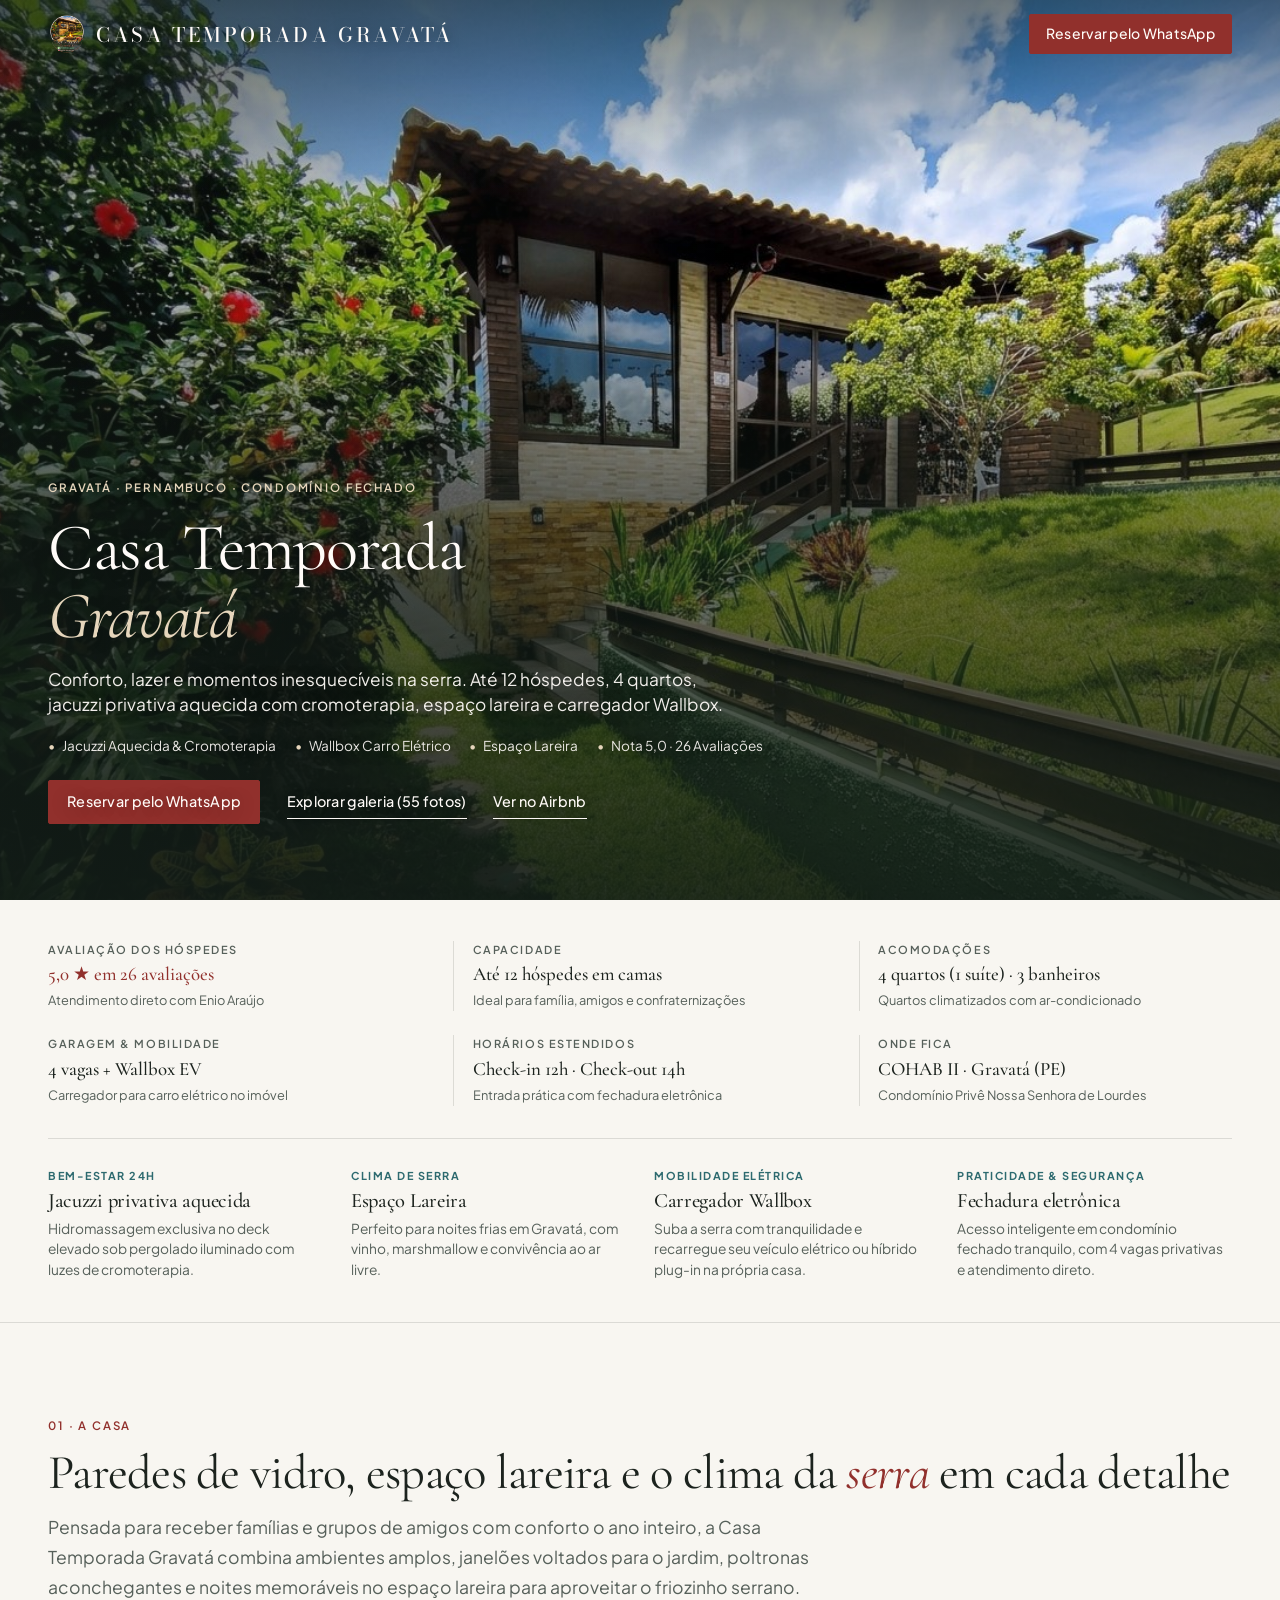
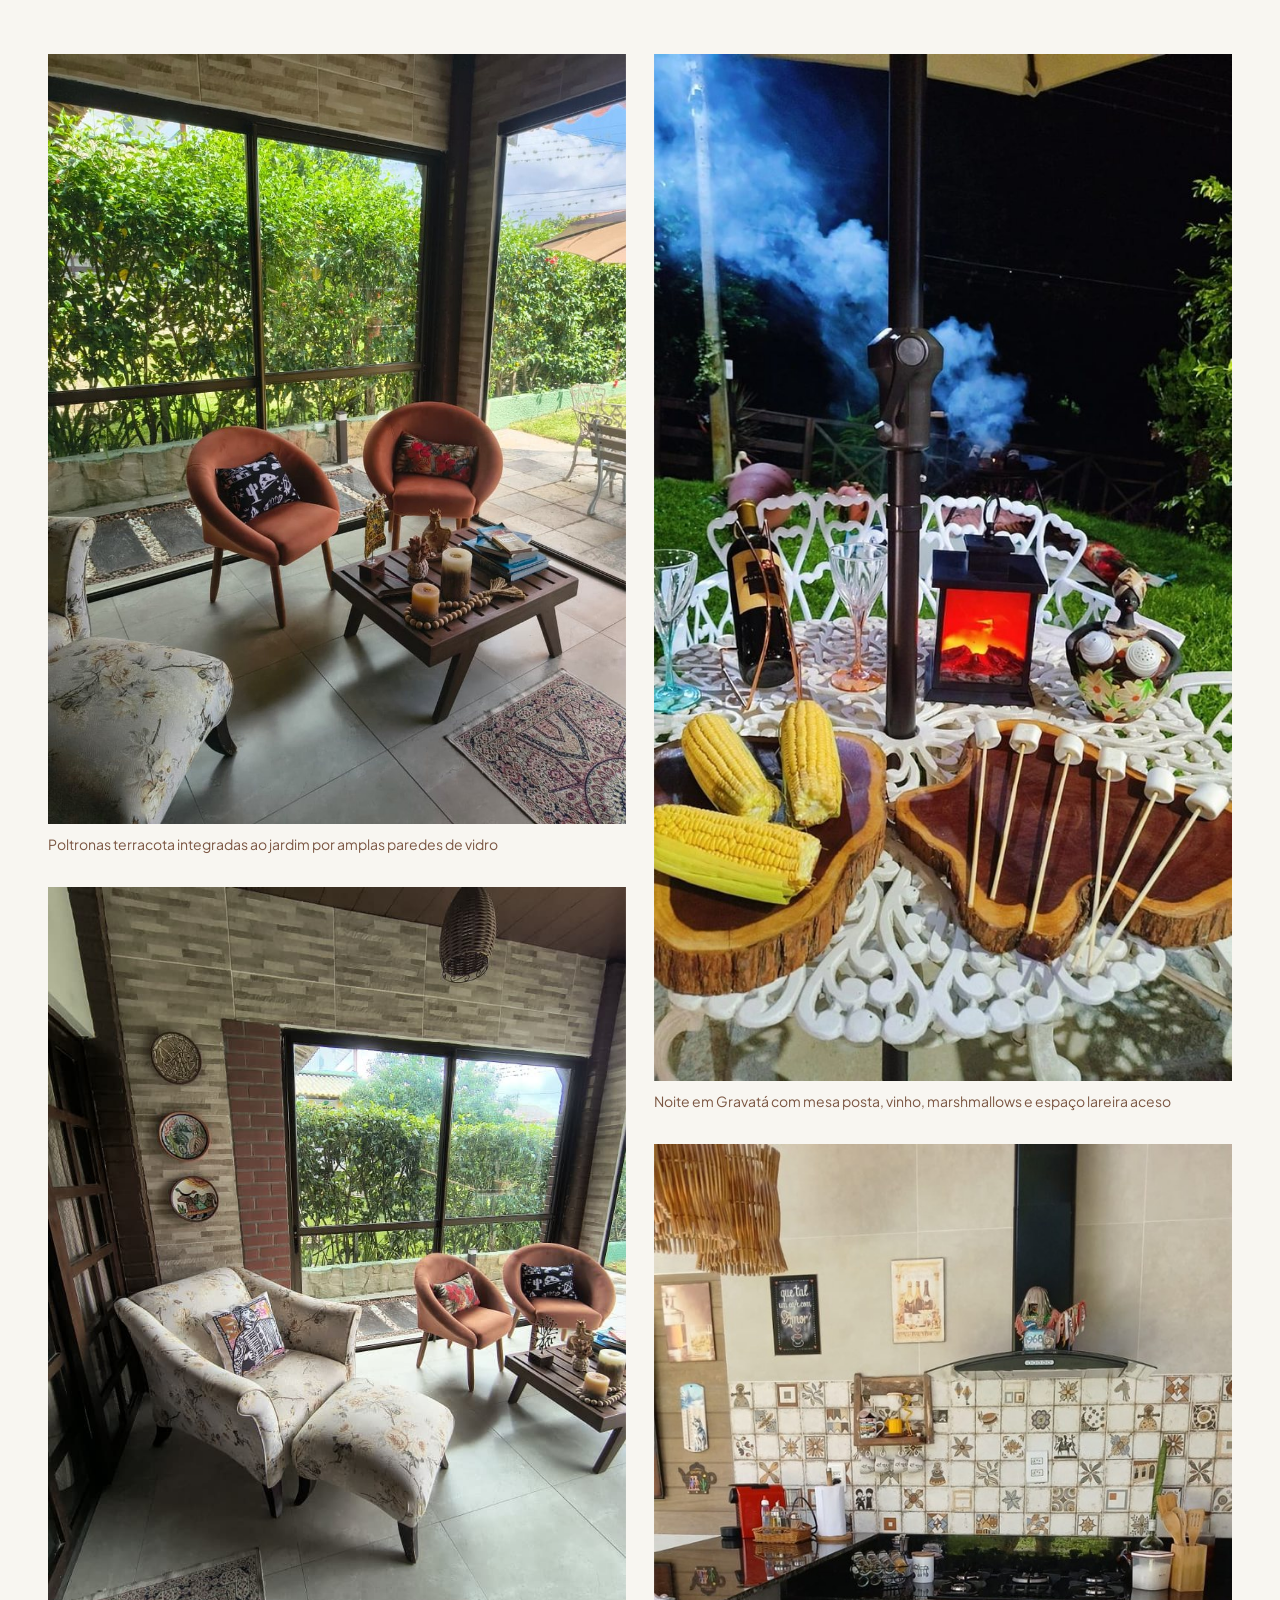
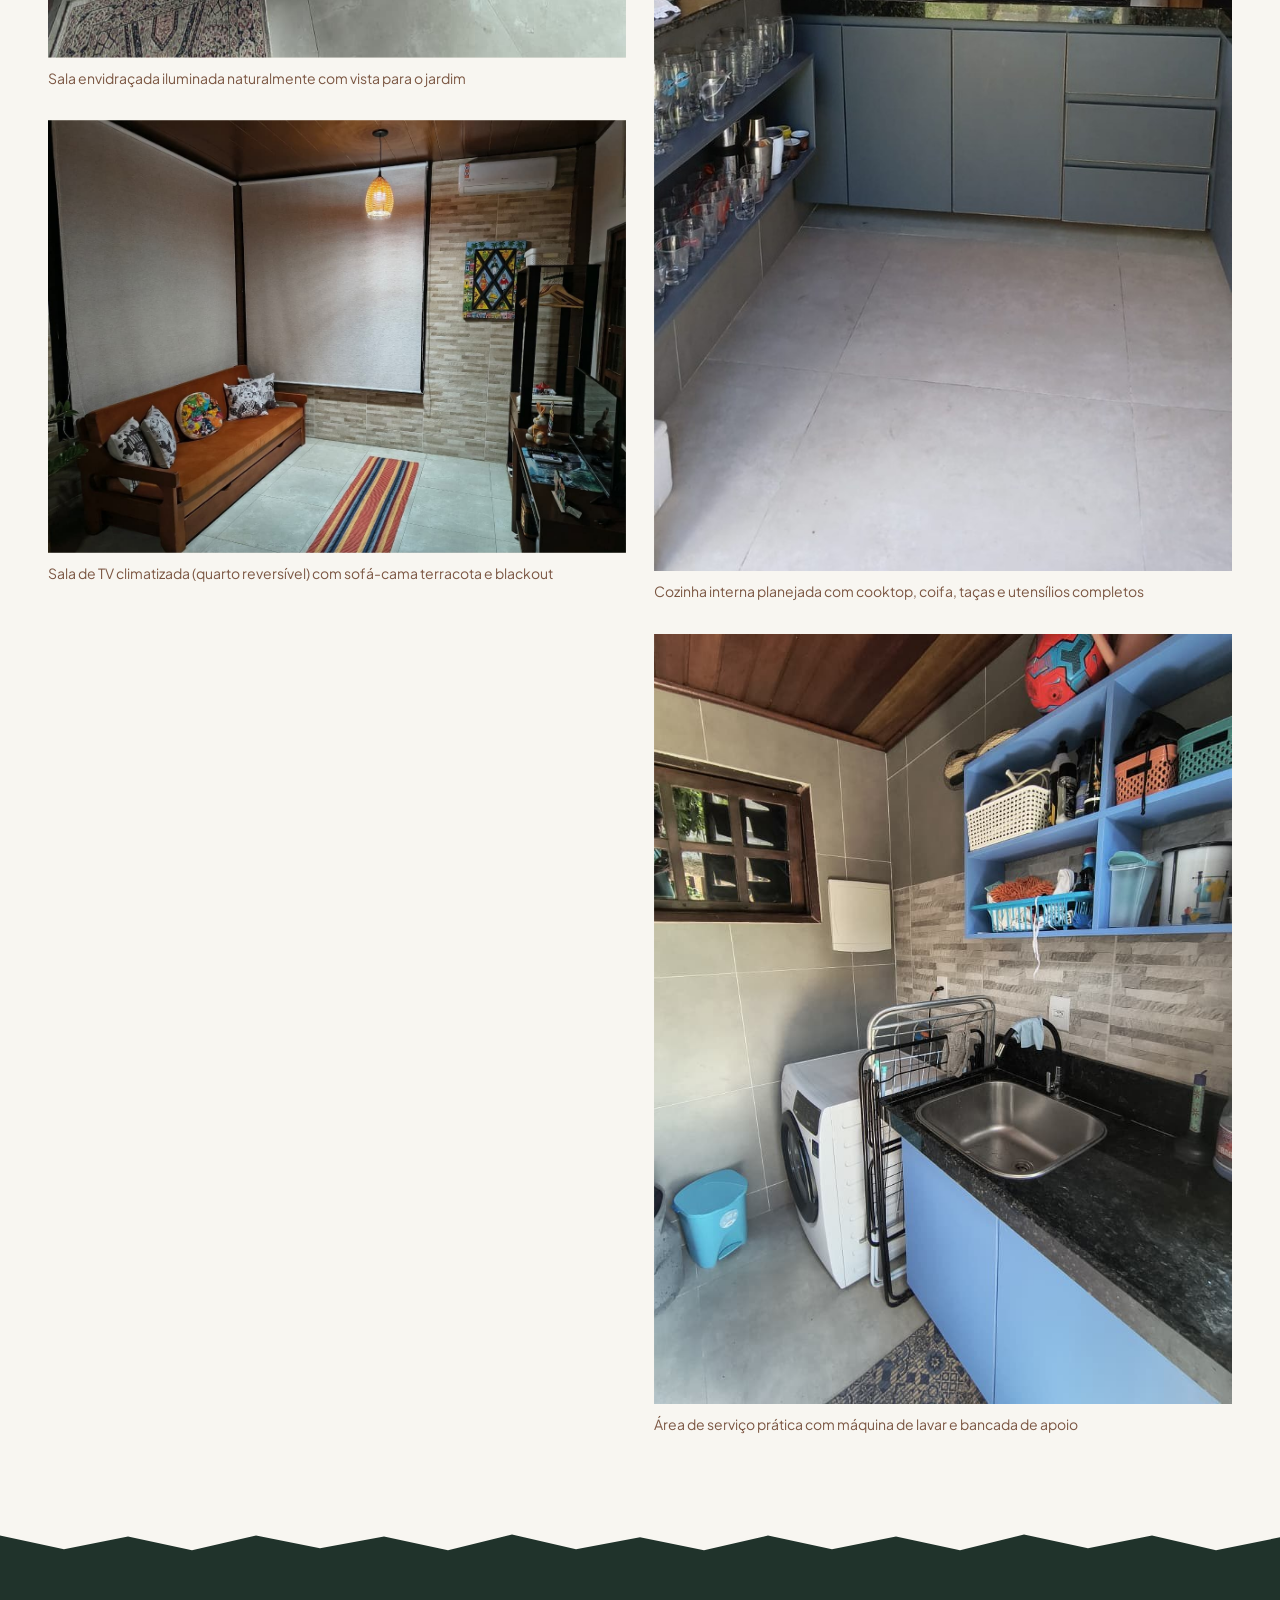
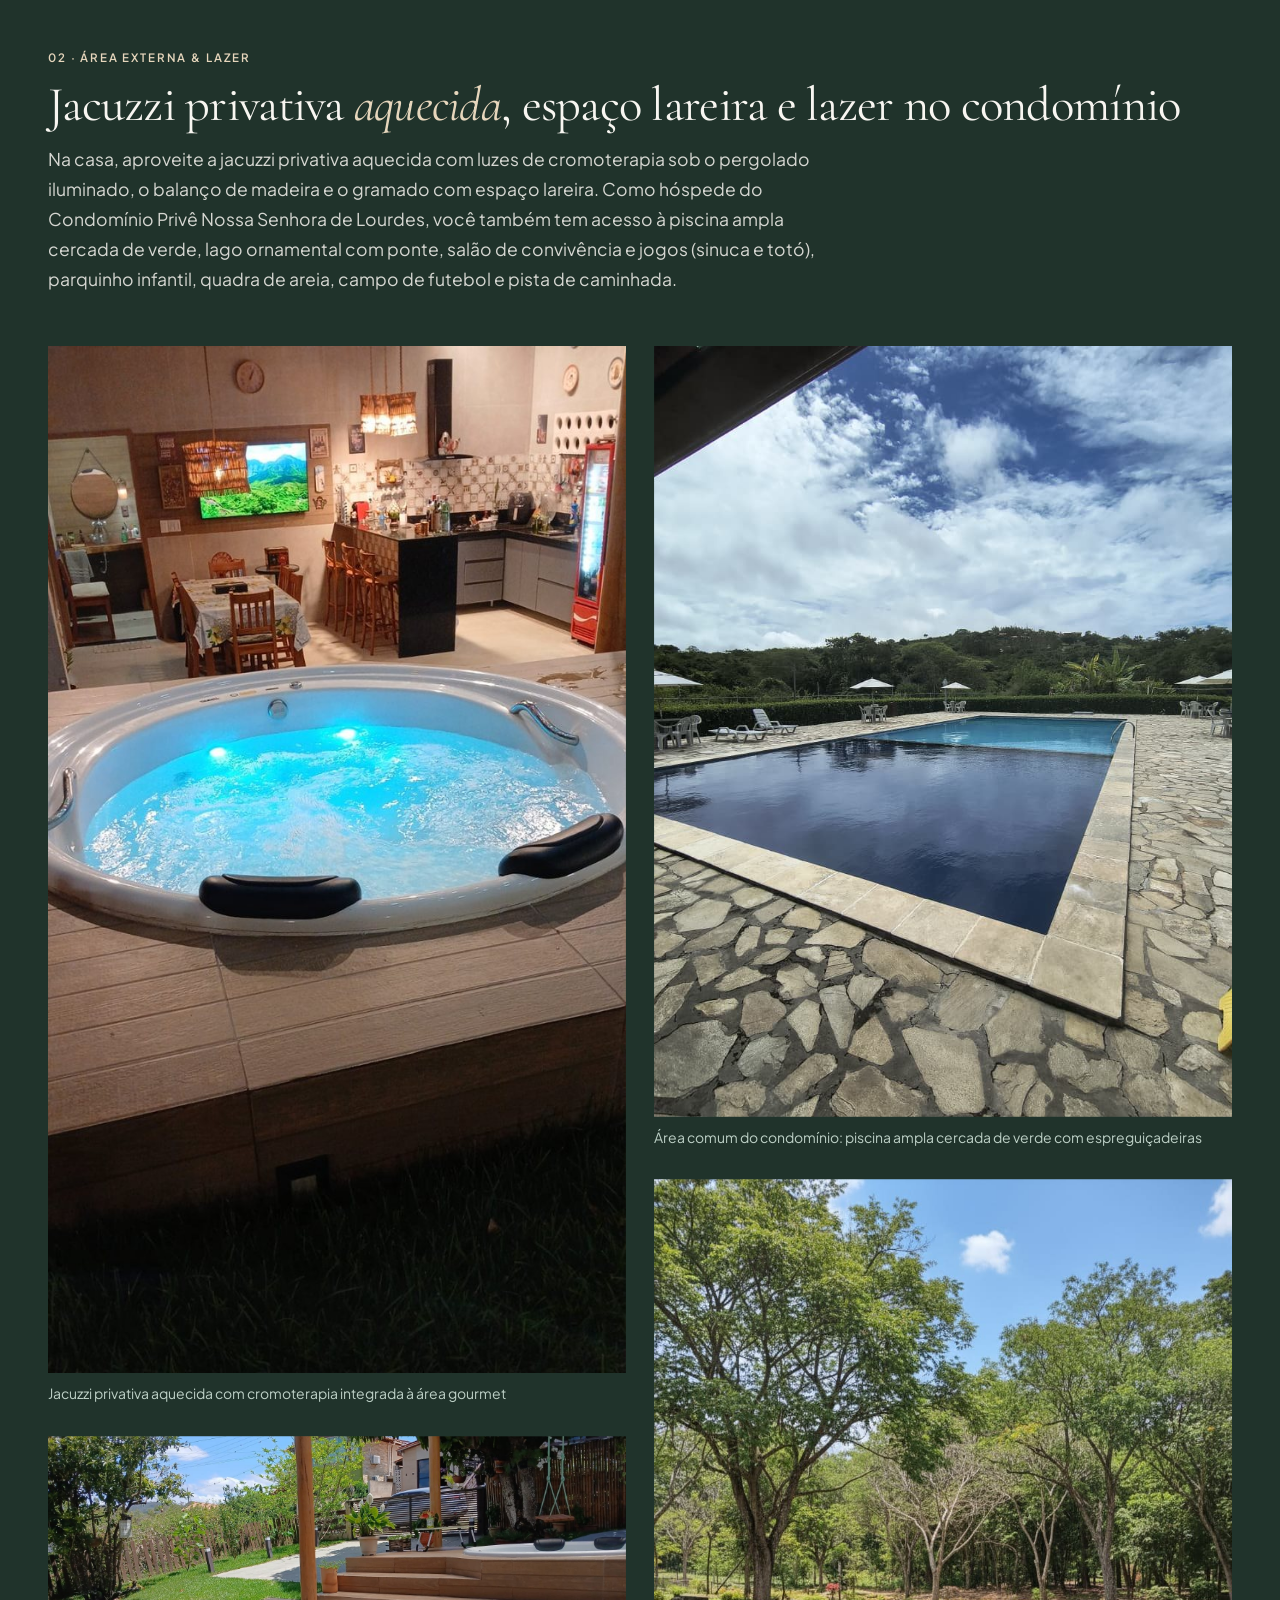
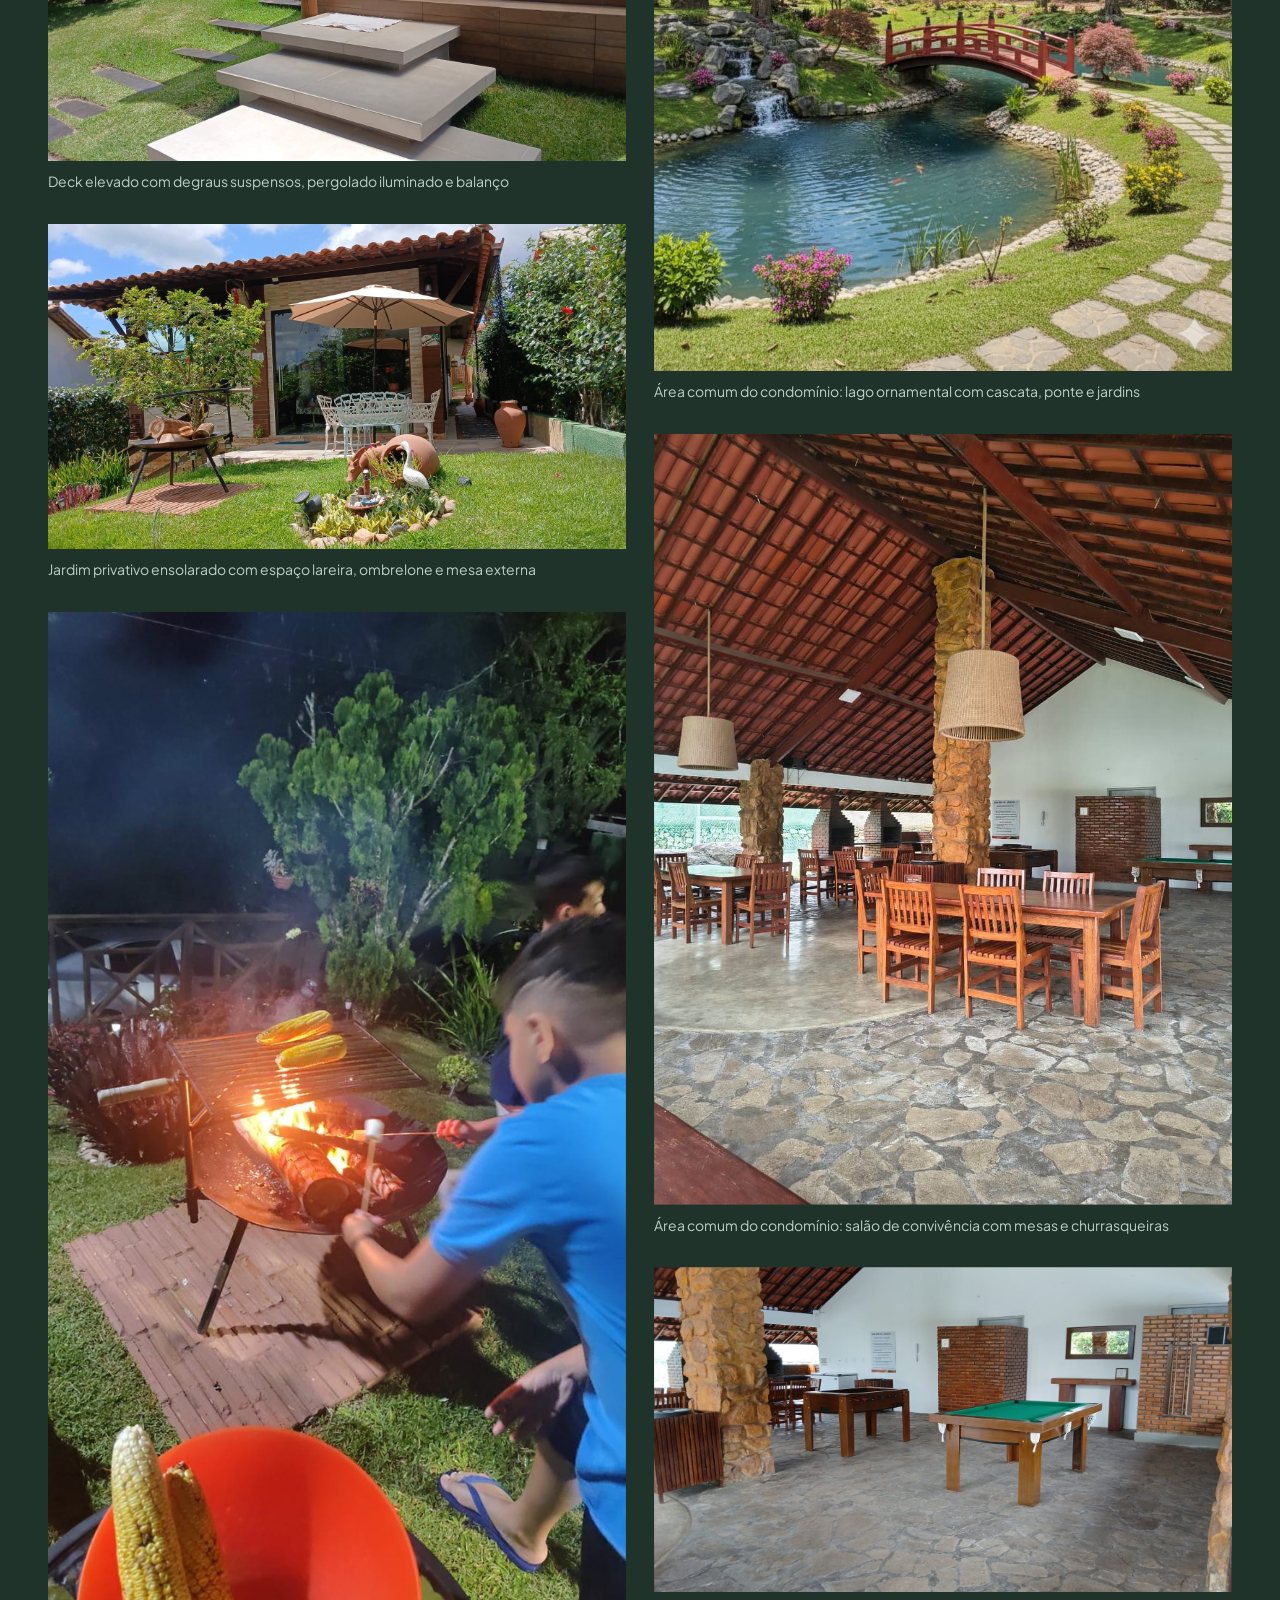
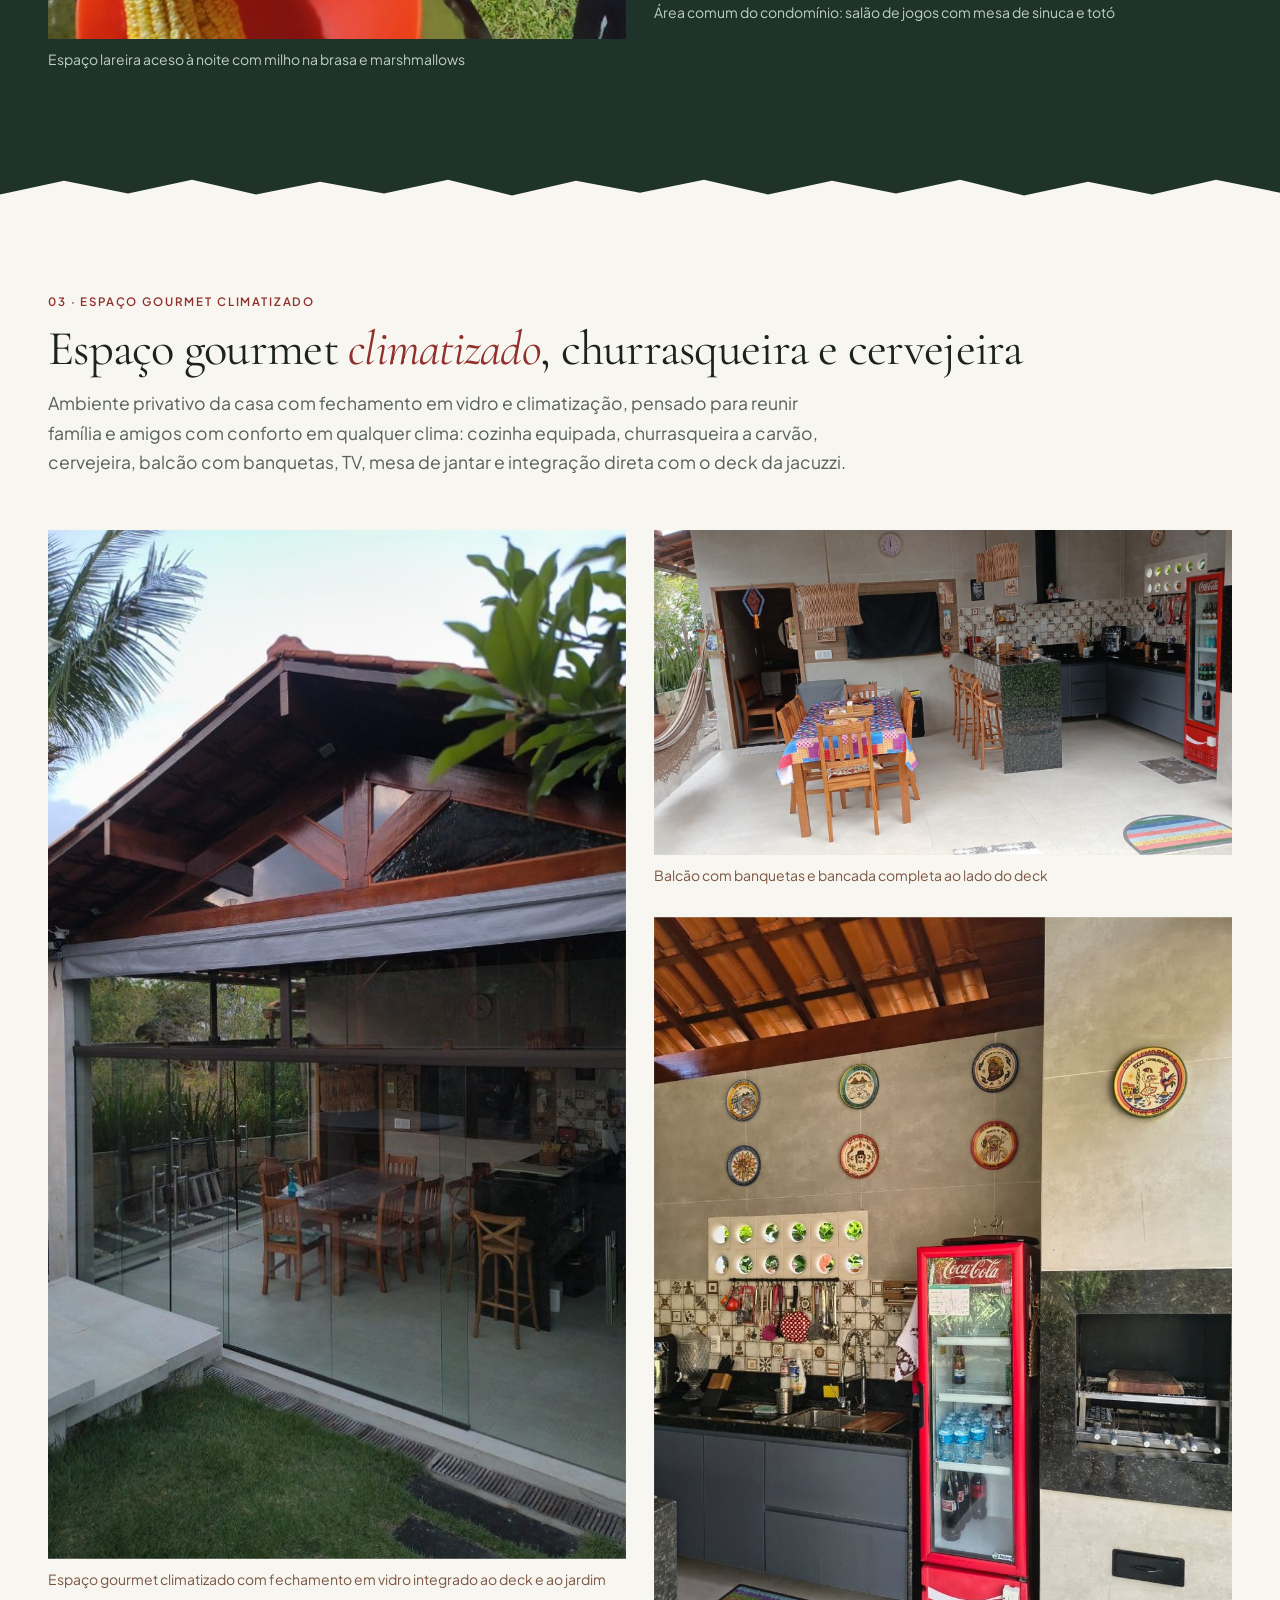
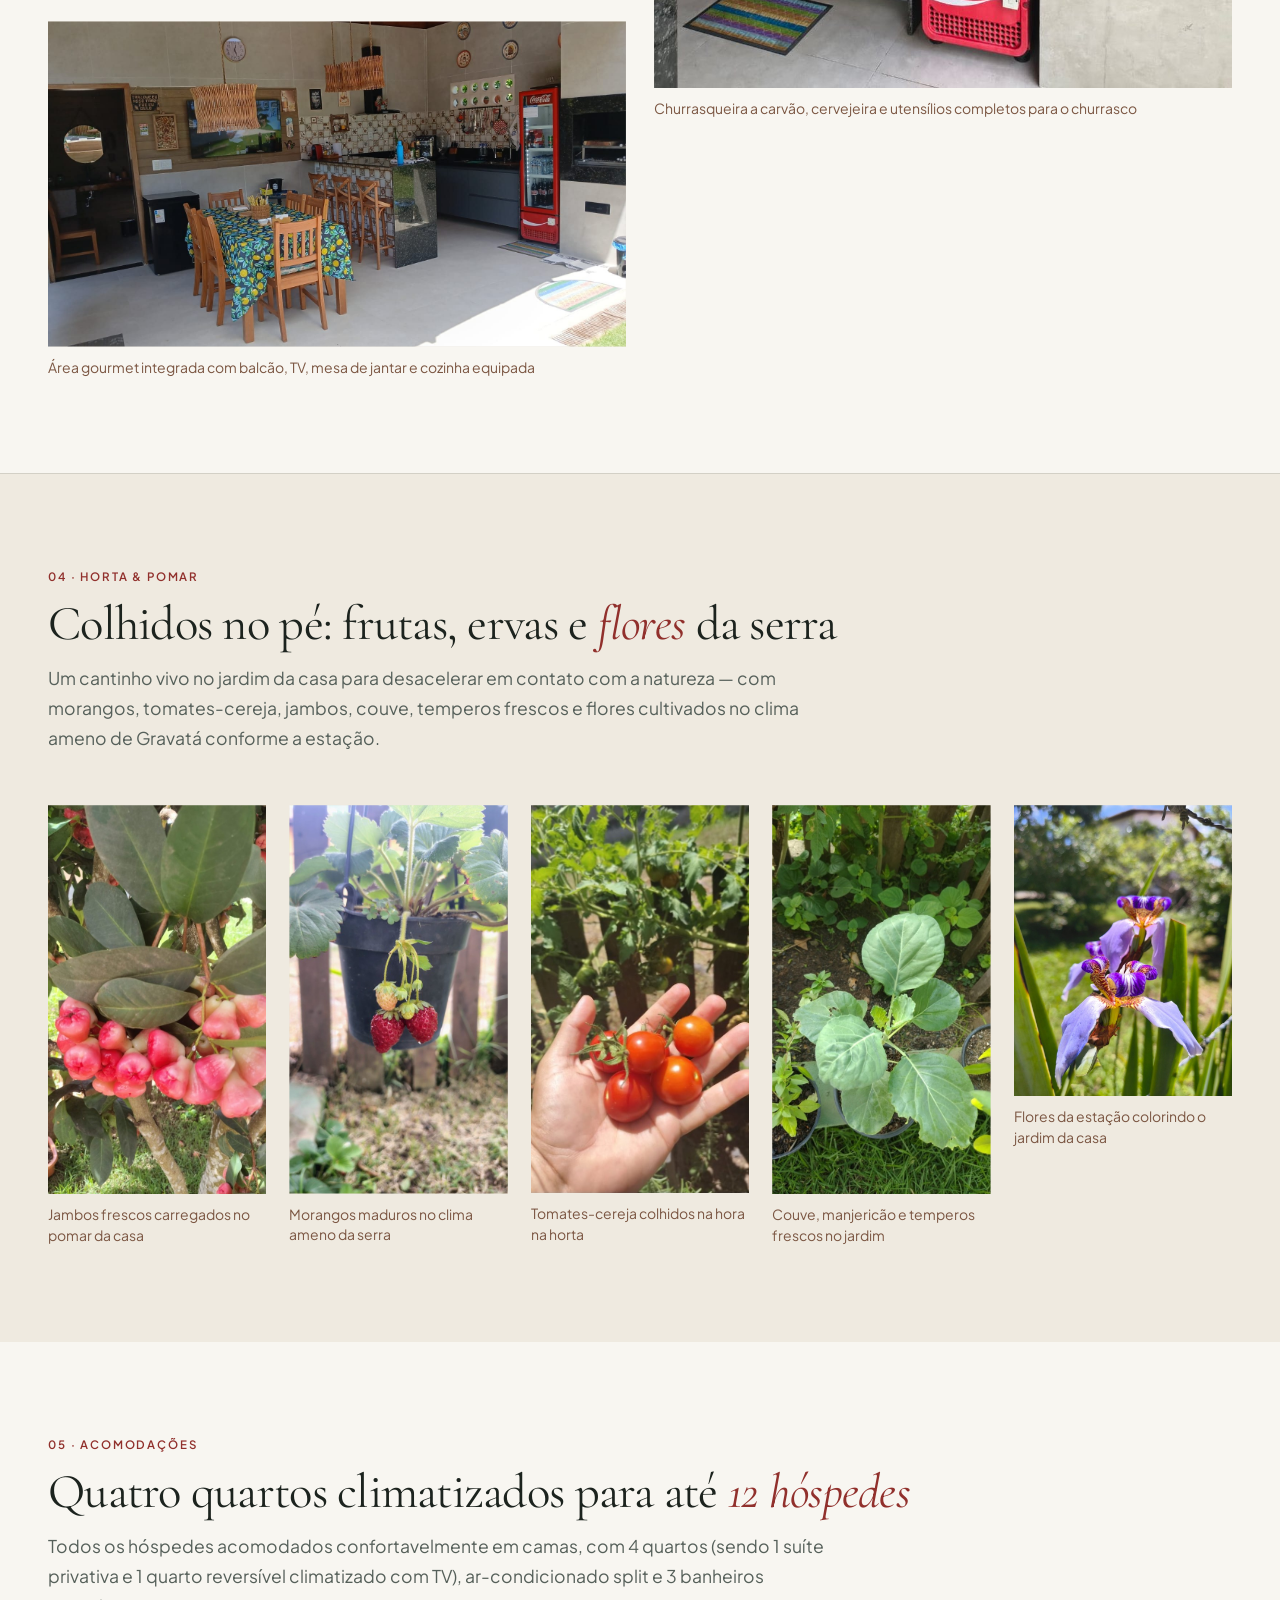
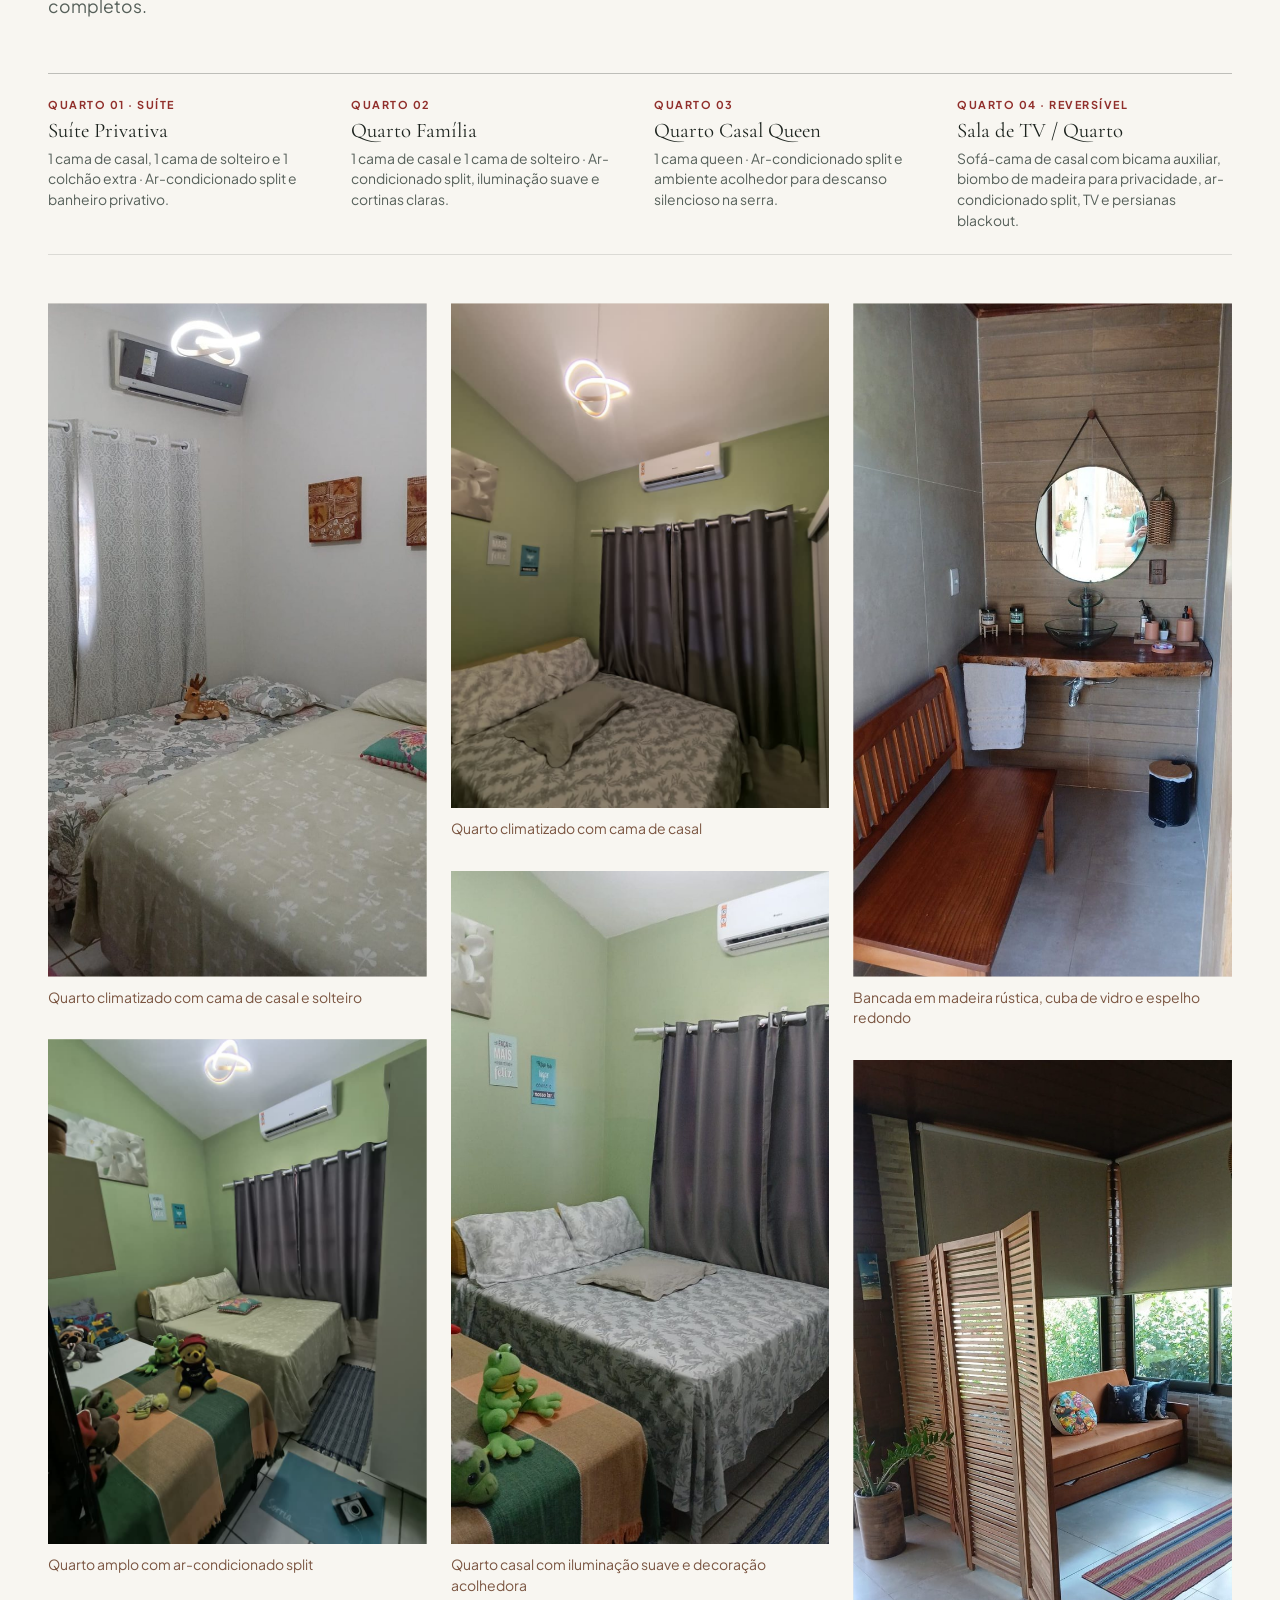
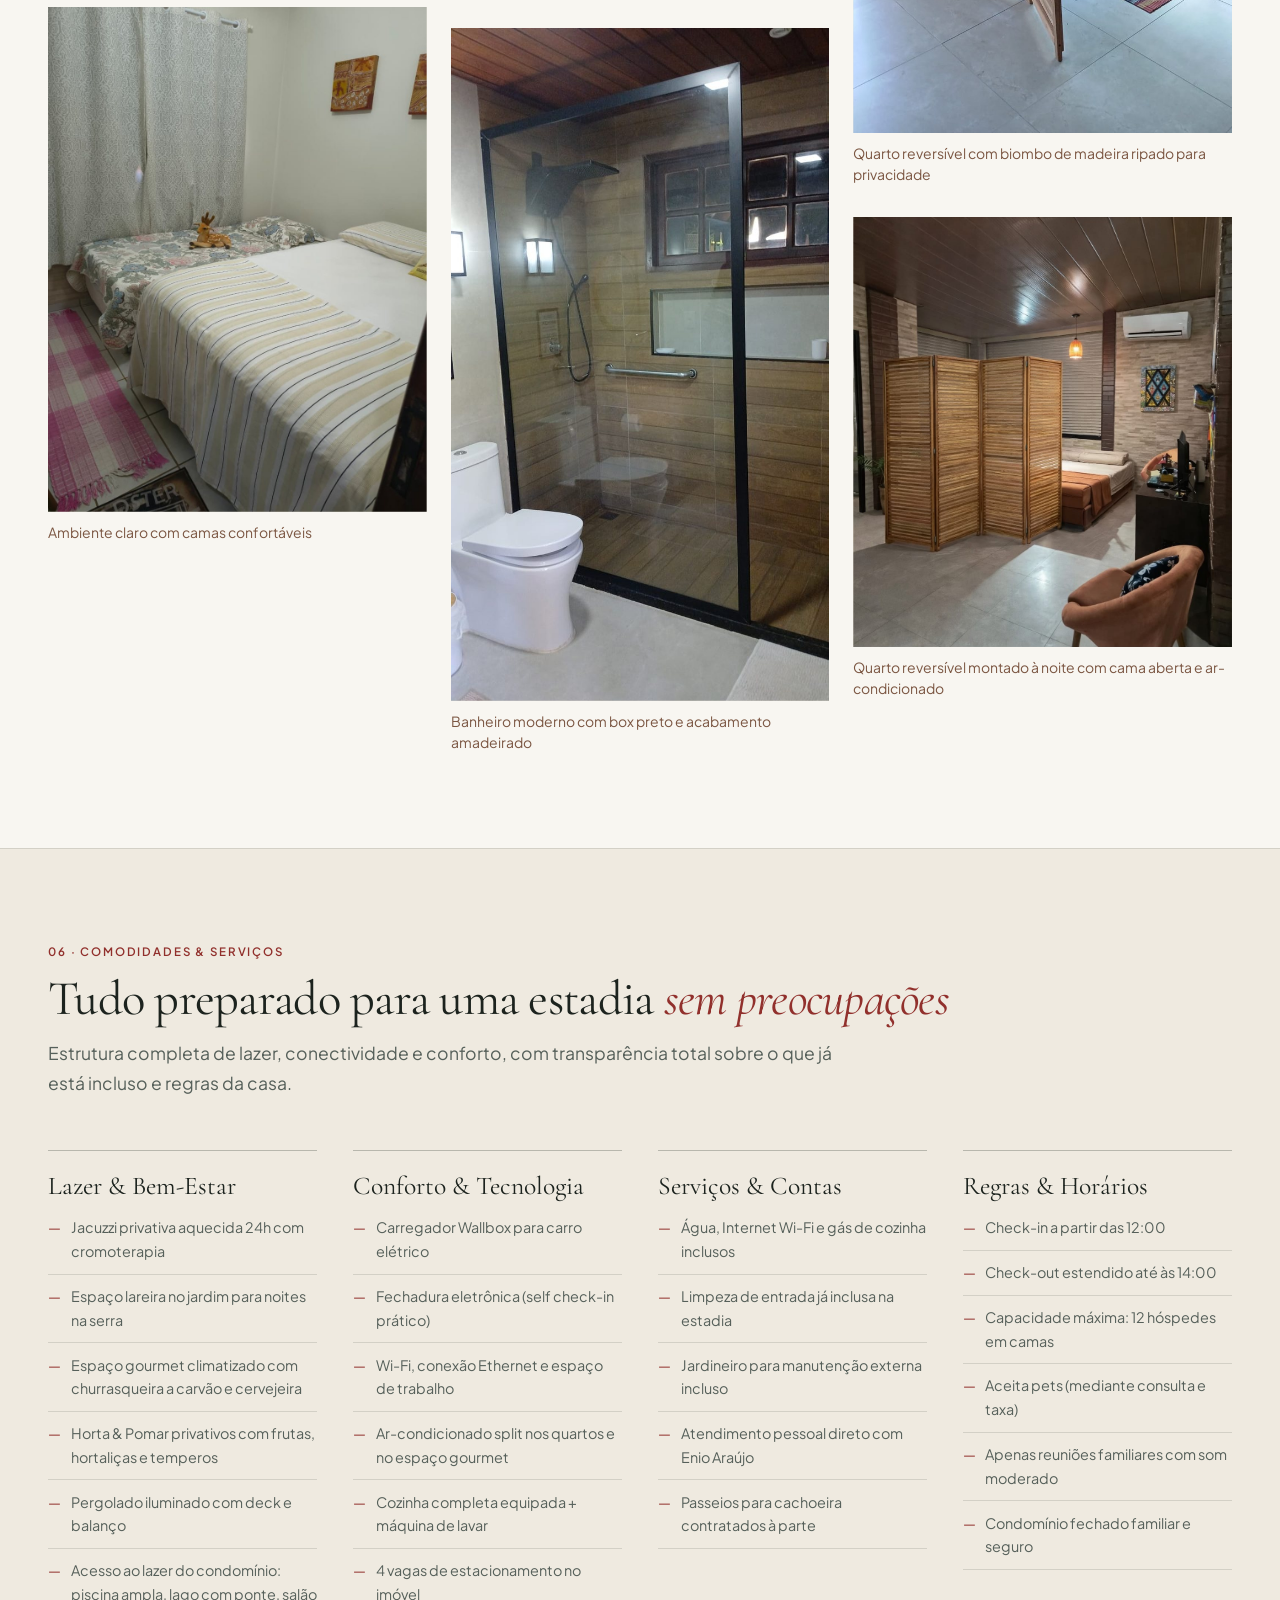
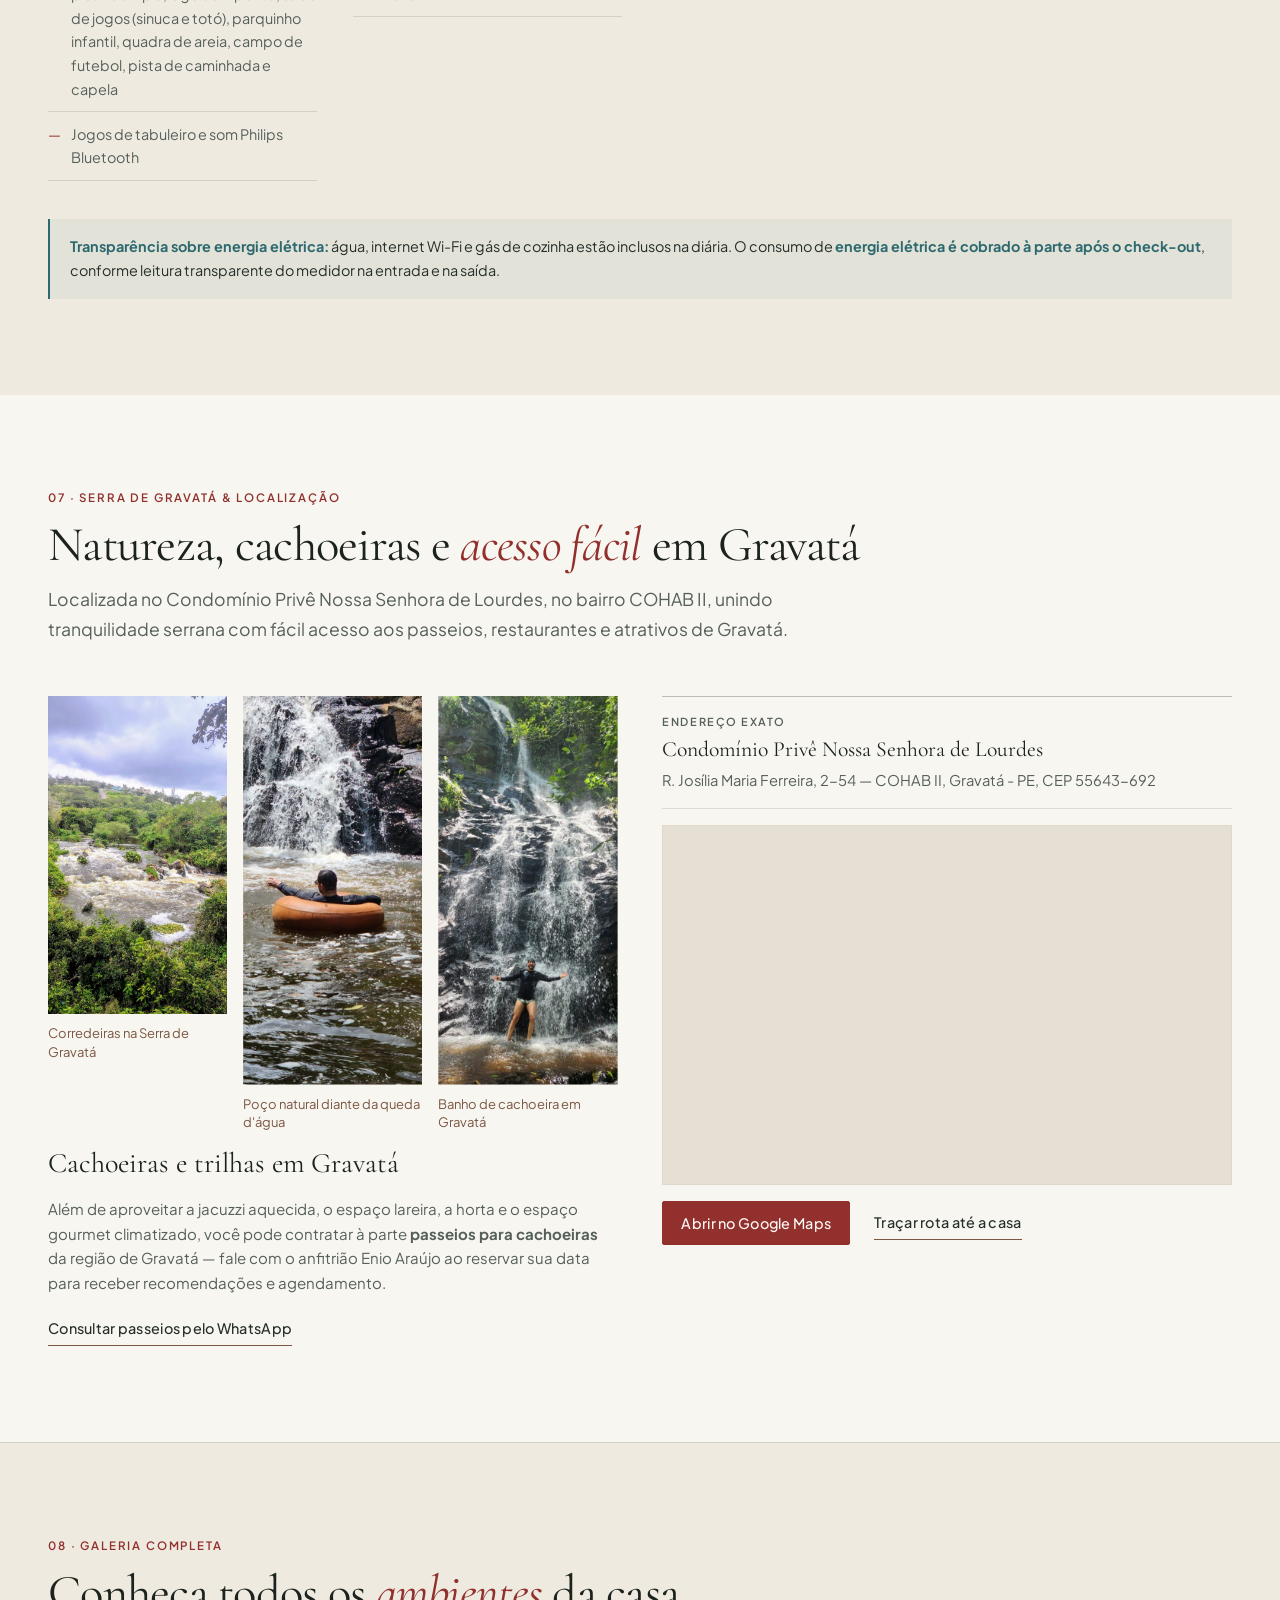
==== commit 36a72045: "feat(v1.1.0): integrar logotipo oficial, cachoeiras reais de Gravata, estrutura completa do condomin" ====
--- a/index.html
+++ b/index.html
@@ -9,10 +9,11 @@
   <meta property="og:description" content="Conforto, lazer e momentos inesquecíveis na serra. Até 12 hóspedes, 4 quartos, jacuzzi privativa aquecida com cromoterapia, Wallbox para carro elétrico e espaço lareira em Gravatá-PE.">
   <meta property="og:type" content="website">
   <meta property="og:image" content="https://gabrielsena87.github.io/site-casa-enio-junior/assets/images/00-hero-fachada-principal.jpg">
+  <link rel="icon" type="image/png" href="assets/images/logo-casa-temporada-gravata.png">
   <link rel="preconnect" href="https://fonts.googleapis.com">
   <link rel="preconnect" href="https://fonts.gstatic.com" crossorigin>
   <link href="https://fonts.googleapis.com/css2?family=Bodoni+Moda:ital,opsz,wght@0,6..96,400;0,6..96,500;1,6..96,400&family=Cormorant+Garamond:ital,wght@0,400;0,500;0,600;1,400;1,500&family=Plus+Jakarta+Sans:wght@400;500;600;700&display=swap" rel="stylesheet">
-  <link rel="stylesheet" href="styles.css?v=1.0.4">
+  <link rel="stylesheet" href="styles.css?v=1.1.0">
 </head>
 <body>
   <a class="skip-link" href="#conteudo-principal">Pular para o conteúdo principal</a>
@@ -20,7 +21,10 @@
   <!-- Menu Superior Fiel à Casa Pitanga (Wordmark + CTA único WhatsApp) -->
   <header class="site-nav" id="siteNav">
     <div class="nav-inner">
-      <a href="#topo" class="hdr-mark">Casa Temporada Gravatá</a>
+      <a href="#topo" class="hdr-mark">
+        <img src="assets/images/logo-casa-temporada-gravata.png" width="512" height="512" alt="" class="hdr-logo">
+        <span>Casa Temporada Gravatá</span>
+      </a>
       <a
         href="https://wa.me/5581999306600?text=Ol%C3%A1%2C%20Enio!%20Vi%20o%20site%20da%20Casa%20Temporada%20Gravat%C3%A1%20e%20gostaria%20de%20consultar%20disponibilidade%20e%20valores."
         class="btn btn-primary nav-cta"
@@ -78,7 +82,7 @@
           >
             Reservar pelo WhatsApp
           </a>
-          <a href="#galeria" class="btn btn-ghost">Explorar galeria (33 fotos)</a>
+          <a href="#galeria" class="btn btn-ghost">Explorar galeria (55 fotos)</a>
           <a
             href="https://www.airbnb.com.br/rooms/741346155768065609?unique_share_id=e882a9e2-9edf-49aa-86e8-333ae1843748&viralityEntryPoint=1&s=76"
             class="btn btn-ghost"
@@ -229,6 +233,38 @@
               Noite em Gravatá com mesa posta, vinho, marshmallows e espaço lareira aceso
             </figcaption>
           </figure>
+
+          <figure class="photo-card ratio-portrait" data-gal="casa" tabindex="0" role="button">
+            <div class="photo-frame" data-rv="y">
+              <img
+                src="assets/images/46-cozinha-equipada-cooktop-coifa-armarios.jpg"
+                width="675"
+                height="1200"
+                alt="Cozinha interna planejada equipada com cooktop, coifa, armários e taças"
+                loading="lazy"
+                decoding="async"
+              >
+            </div>
+            <figcaption class="photo-caption">
+              Cozinha interna planejada com cooktop, coifa, taças e utensílios completos
+            </figcaption>
+          </figure>
+
+          <figure class="photo-card ratio-portrait" data-gal="casa" tabindex="0" role="button">
+            <div class="photo-frame" data-rv="y">
+              <img
+                src="assets/images/47-casa-area-de-servico-lavanderia-maquina.jpg"
+                width="780"
+                height="1040"
+                alt="Área de serviço equipada com máquina de lavar, tanque em granito e armários"
+                loading="lazy"
+                decoding="async"
+              >
+            </div>
+            <figcaption class="photo-caption">
+              Área de serviço prática com máquina de lavar e bancada de apoio
+            </figcaption>
+          </figure>
         </div>
       </div>
     </section>
@@ -247,7 +283,7 @@
             Jacuzzi privativa <em>aquecida</em>, espaço lareira e lazer no condomínio
           </h2>
           <p class="section-lead">
-            Na casa, aproveite a jacuzzi privativa aquecida com luzes de cromoterapia sob o pergolado iluminado, o balanço de madeira e o gramado com espaço lareira. Como hóspede do Condomínio Privê Nossa Senhora de Lourdes, você também tem acesso à piscina ampla cercada de verde, ao salão de convivência compartilhado e aos jardins do condomínio.
+            Na casa, aproveite a jacuzzi privativa aquecida com luzes de cromoterapia sob o pergolado iluminado, o balanço de madeira e o gramado com espaço lareira. Como hóspede do Condomínio Privê Nossa Senhora de Lourdes, você também tem acesso à piscina ampla cercada de verde, lago ornamental com ponte, salão de convivência e jogos (sinuca e totó), parquinho infantil, quadra de areia, campo de futebol e pista de caminhada.
           </p>
         </header>
 
@@ -300,19 +336,19 @@
             </figcaption>
           </figure>
 
-          <figure class="photo-card ratio-landscape" data-gal="externa" tabindex="0" role="button">
-            <div class="photo-frame" data-rv="x">
-              <img
-                src="assets/images/10-fogo-de-chao-lazer-fogo-de-chao-e-mesa-externa.jpg"
-                width="1600"
-                height="900"
-                alt="Espaço lareira e mesa externa no gramado da casa"
-                loading="lazy"
-                decoding="async"
-              >
-            </div>
-            <figcaption class="photo-caption">
-              Espaço lareira pronto para aquecer as noites da serra
+          <figure class="photo-card ratio-portrait" data-gal="externa" tabindex="0" role="button">
+            <div class="photo-frame" data-rv="y">
+              <img
+                src="assets/images/51-espaco-lareira-noite-fogueira-milho-marshmallow.jpg"
+                width="675"
+                height="1200"
+                alt="Espaço lareira aceso à noite com milho na brasa e marshmallows no jardim da casa"
+                loading="lazy"
+                decoding="async"
+              >
+            </div>
+            <figcaption class="photo-caption">
+              Espaço lareira aceso à noite com milho na brasa e marshmallows
             </figcaption>
           </figure>
 
@@ -335,6 +371,22 @@
           <figure class="photo-card ratio-portrait" data-gal="externa" tabindex="0" role="button">
             <div class="photo-frame" data-rv="y">
               <img
+                src="assets/images/39-condominio-lago-ponte-jardim-oriental.jpg"
+                width="864"
+                height="1184"
+                alt="Lago ornamental com cascata, ponte de madeira e jardins arborizados no condomínio"
+                loading="lazy"
+                decoding="async"
+              >
+            </div>
+            <figcaption class="photo-caption">
+              Área comum do condomínio: lago ornamental com cascata, ponte e jardins
+            </figcaption>
+          </figure>
+
+          <figure class="photo-card ratio-portrait" data-gal="externa" tabindex="0" role="button">
+            <div class="photo-frame" data-rv="y">
+              <img
                 src="assets/images/16-area-gourmet-cozin-espaco-gourmet-amplo-com-mes.jpg"
                 width="900"
                 height="1200"
@@ -344,7 +396,23 @@
               >
             </div>
             <figcaption class="photo-caption">
-              Área comum do condomínio: salão de convivência com mesas, sinuca e churrasqueiras
+              Área comum do condomínio: salão de convivência com mesas e churrasqueiras
+            </figcaption>
+          </figure>
+
+          <figure class="photo-card ratio-landscape" data-gal="externa" tabindex="0" role="button">
+            <div class="photo-frame" data-rv="x">
+              <img
+                src="assets/images/40-condominio-salao-jogos-sinuca-toto.jpg"
+                width="1600"
+                height="900"
+                alt="Salão de jogos do condomínio equipado com mesa de sinuca e totó"
+                loading="lazy"
+                decoding="async"
+              >
+            </div>
+            <figcaption class="photo-caption">
+              Área comum do condomínio: salão de jogos com mesa de sinuca e totó
             </figcaption>
           </figure>
         </div>
@@ -566,7 +634,7 @@
           <article class="room-spec">
             <span class="room-spec-kicker">Quarto 04 · Reversível</span>
             <h3>Sala de TV / Quarto</h3>
-            <p>Sofá-cama de casal com bicama auxiliar, ar-condicionado split, TV e persianas blackout.</p>
+            <p>Sofá-cama de casal com bicama auxiliar, biombo de madeira para privacidade, ar-condicionado split, TV e persianas blackout.</p>
           </article>
         </div>
 
@@ -680,6 +748,38 @@
             </div>
             <figcaption class="photo-caption">
               Bancada em madeira rústica, cuba de vidro e espelho redondo
+            </figcaption>
+          </figure>
+
+          <figure class="photo-card ratio-portrait" data-gal="quartos" tabindex="0" role="button">
+            <div class="photo-frame" data-rv="y">
+              <img
+                src="assets/images/48-quarto-reversivel-biombo-madeira-sofa-cama.jpg"
+                width="675"
+                height="1200"
+                alt="Quarto reversível com sofá-cama terracota e biombo ripado de madeira"
+                loading="lazy"
+                decoding="async"
+              >
+            </div>
+            <figcaption class="photo-caption">
+              Quarto reversível com biombo de madeira ripado para privacidade
+            </figcaption>
+          </figure>
+
+          <figure class="photo-card ratio-portrait" data-gal="quartos" tabindex="0" role="button">
+            <div class="photo-frame" data-rv="y">
+              <img
+                src="assets/images/49-quarto-reversivel-cama-aberta-noite-biombo.jpg"
+                width="1024"
+                height="1165"
+                alt="Quarto reversível montado à noite com cama de casal aberta, ar-condicionado e biombo"
+                loading="lazy"
+                decoding="async"
+              >
+            </div>
+            <figcaption class="photo-caption">
+              Quarto reversível montado à noite com cama aberta e ar-condicionado
             </figcaption>
           </figure>
         </div>
@@ -708,7 +808,7 @@
               <li>Espaço gourmet climatizado com churrasqueira a carvão e cervejeira</li>
               <li>Horta &amp; Pomar privativos com frutas, hortaliças e temperos</li>
               <li>Pergolado iluminado com deck e balanço</li>
-              <li>Acesso à piscina ampla, salão de convivência, jardins e capela do condomínio</li>
+              <li>Acesso ao lazer do condomínio: piscina ampla, lago com ponte, salão de jogos (sinuca e totó), parquinho infantil, quadra de areia, campo de futebol, pista de caminhada e capela</li>
               <li>Jogos de tabuleiro e som Philips Bluetooth</li>
             </ul>
           </article>
@@ -770,24 +870,58 @@
 
         <div class="location-experience-grid">
           <article class="experience-block">
-            <figure class="photo-card ratio-landscape" data-gal="experiencia" tabindex="0" role="button">
-              <div class="photo-frame" data-rv="x">
-                <img
-                  src="assets/images/28-experiencia-serra-gravata-cachoeira.jpg"
-                width="1264"
-                height="848"
-                  alt="Trilha em meio à Mata Atlântica e cachoeira na Serra de Gravatá, Pernambuco"
-                  loading="lazy"
-                  decoding="async"
-                >
-              </div>
-              <figcaption class="photo-caption">
-                Passeios guiados para cachoeiras da Serra de Gravatá (contratados à parte)
-              </figcaption>
-            </figure>
-            <h3>Passeios para cachoeira na serra</h3>
+            <div class="cachoeiras-grid" aria-label="Fotos reais das cachoeiras e rios em Gravatá">
+              <figure class="photo-card ratio-portrait" data-gal="cachoeiras" tabindex="0" role="button">
+                <div class="photo-frame" data-rv="y">
+                  <img
+                    src="assets/images/35-cachoeiras-corredeiras-rio-serra-gravata.jpg"
+                    width="576"
+                    height="1024"
+                    alt="Corredeiras e rio cercados de mata verde na Serra de Gravatá, Pernambuco"
+                    loading="lazy"
+                    decoding="async"
+                  >
+                </div>
+                <figcaption class="photo-caption">
+                  Corredeiras na Serra de Gravatá
+                </figcaption>
+              </figure>
+
+              <figure class="photo-card ratio-portrait" data-gal="cachoeiras" tabindex="0" role="button">
+                <div class="photo-frame" data-rv="y">
+                  <img
+                    src="assets/images/36-cachoeiras-banho-boia-poco-cachoeira-gravata.jpg"
+                    width="472"
+                    height="1024"
+                    alt="Banho relaxante de boia no poço natural diante da queda d'água em Gravatá"
+                    loading="lazy"
+                    decoding="async"
+                  >
+                </div>
+                <figcaption class="photo-caption">
+                  Poço natural diante da queda d'água
+                </figcaption>
+              </figure>
+
+              <figure class="photo-card ratio-portrait" data-gal="cachoeiras" tabindex="0" role="button">
+                <div class="photo-frame" data-rv="y">
+                  <img
+                    src="assets/images/37-cachoeiras-queda-dagua-trilha-gravata.jpg"
+                    width="472"
+                    height="1024"
+                    alt="Banho revigorante sob cachoeira nas trilhas ecológicas de Gravatá"
+                    loading="lazy"
+                    decoding="async"
+                  >
+                </div>
+                <figcaption class="photo-caption">
+                  Banho de cachoeira em Gravatá
+                </figcaption>
+              </figure>
+            </div>
+            <h3>Cachoeiras e trilhas em Gravatá</h3>
             <p>
-              Além de aproveitar a jacuzzi aquecida, o espaço lareira e a área gourmet, você pode contratar à parte <strong>passeios para cachoeiras</strong> da região de Gravatá — fale com o anfitrião Enio Araújo ao reservar sua data para receber recomendações e agendamento.
+              Além de aproveitar a jacuzzi aquecida, o espaço lareira, a horta e o espaço gourmet climatizado, você pode contratar à parte <strong>passeios para cachoeiras</strong> da região de Gravatá — fale com o anfitrião Enio Araújo ao reservar sua data para receber recomendações e agendamento.
             </p>
             <div>
               <a
@@ -855,14 +989,16 @@
         </header>
 
         <div class="gallery-filters" role="group" aria-label="Filtrar fotos por ambiente">
-          <button type="button" class="filter-btn is-active" data-filter="all">Todas (33)</button>
+          <button type="button" class="filter-btn is-active" data-filter="all">Todas (55)</button>
           <button type="button" class="filter-btn" data-filter="fachada_jardim">Jardim &amp; Fachada (4)</button>
           <button type="button" class="filter-btn" data-filter="hidro_pergola">Jacuzzi &amp; Pergolado (4)</button>
-          <button type="button" class="filter-btn" data-filter="espaco_lareira_lazer">Espaço Lareira &amp; Condomínio (4)</button>
-          <button type="button" class="filter-btn" data-filter="sala_detalhes">Salas &amp; Detalhes (5)</button>
-          <button type="button" class="filter-btn" data-filter="area_gourmet">Espaço Gourmet (4)</button>
-          <button type="button" class="filter-btn" data-filter="horta_pomar">Horta &amp; Pomar (5)</button>
-          <button type="button" class="filter-btn" data-filter="quartos_banheiros">Quartos &amp; Banheiros (7)</button>
+          <button type="button" class="filter-btn" data-filter="espaco_lareira">Espaço Lareira (3)</button>
+          <button type="button" class="filter-btn" data-filter="sala_detalhes">Salas &amp; Detalhes (6)</button>
+          <button type="button" class="filter-btn" data-filter="area_gourmet">Espaço Gourmet &amp; Cozinha (5)</button>
+          <button type="button" class="filter-btn" data-filter="horta_pomar">Horta &amp; Pomar (10)</button>
+          <button type="button" class="filter-btn" data-filter="quartos_banheiros">Quartos &amp; Banheiros (9)</button>
+          <button type="button" class="filter-btn" data-filter="condominio">Condomínio (11)</button>
+          <button type="button" class="filter-btn" data-filter="cachoeiras">Cachoeiras em Gravatá (3)</button>
         </div>
 
         <div class="gallery-grid" id="galleryGrid">
@@ -891,18 +1027,6 @@
             </button>
           </figure>
 
-          <figure class="gallery-item" data-category="fachada_jardim" data-caption="Capela de pedra no condomínio cercada de jardim">
-            <button type="button" class="gallery-trigger" aria-label="Ampliar: Capela de pedra no jardim">
-              <img src="assets/images/03-fachada-jardim-capela-de-pedra-no-jardim-co.jpg"
-                width="675"
-                height="1200" alt="Capela de pedra no jardim do condomínio com caminho arborizado" loading="lazy" decoding="async">
-              <span class="gallery-meta">
-                <span class="gallery-tag">Jardim &amp; Condomínio</span>
-                <span class="gallery-caption">Capela de pedra nos jardins do condomínio</span>
-              </span>
-            </button>
-          </figure>
-
           <figure class="gallery-item" data-category="fachada_jardim" data-caption="Fachada com janelões de vidro, pedras e jardim florido">
             <button type="button" class="gallery-trigger" aria-label="Ampliar: Fachada com janelões de vidro e pedras">
               <img src="assets/images/04-fachada-jardim-fachada-com-janeloes-de-vidr.jpg"
@@ -915,6 +1039,18 @@
             </button>
           </figure>
 
+          <figure class="gallery-item" data-category="fachada_jardim" data-caption="Corredor lateral paisagístico com dormentes, seixos e vasos de barro">
+            <button type="button" class="gallery-trigger" aria-label="Ampliar: Corredor lateral paisagístico">
+              <img src="assets/images/50-jardim-corredor-lateral-dormentes-vasos.jpg"
+                width="900"
+                height="1200" alt="Corredor lateral paisagístico com dormentes, seixos e vasos de barro" loading="lazy" decoding="async">
+              <span class="gallery-meta">
+                <span class="gallery-tag">Jardim &amp; Fachada</span>
+                <span class="gallery-caption">Corredor lateral com dormentes, seixos e vasos</span>
+              </span>
+            </button>
+          </figure>
+
           <!-- Jacuzzi & Pergolado -->
           <figure class="gallery-item" data-category="hidro_pergola" data-caption="Jacuzzi privativa aquecida com luzes de cromoterapia em frente à área gourmet">
             <button type="button" class="gallery-trigger" aria-label="Ampliar: Jacuzzi privativa iluminada">
@@ -964,8 +1100,8 @@
             </button>
           </figure>
 
-          <!-- Espaço Lareira & Lazer do Condomínio -->
-          <figure class="gallery-item" data-category="espaco_lareira_lazer" data-caption="Jardim ensolarado com espaço lareira, ombrelone e conjunto externo">
+          <!-- Espaço Lareira -->
+          <figure class="gallery-item" data-category="espaco_lareira" data-caption="Jardim ensolarado com espaço lareira, ombrelone e conjunto externo">
             <button type="button" class="gallery-trigger" aria-label="Ampliar: Jardim com espaço lareira e ombrelone">
               <img src="assets/images/09-fogo-de-chao-lazer-jardim-ensolarado-com-fogo-d.jpg"
                 width="1600"
@@ -977,7 +1113,7 @@
             </button>
           </figure>
 
-          <figure class="gallery-item" data-category="espaco_lareira_lazer" data-caption="Espaço lareira e mesa externa cercados pelo jardim ensolarado">
+          <figure class="gallery-item" data-category="espaco_lareira" data-caption="Espaço lareira e mesa externa cercados pelo jardim ensolarado">
             <button type="button" class="gallery-trigger" aria-label="Ampliar: Espaço lareira e mesa externa">
               <img src="assets/images/10-fogo-de-chao-lazer-fogo-de-chao-e-mesa-externa.jpg"
                 width="1600"
@@ -989,26 +1125,14 @@
             </button>
           </figure>
 
-          <figure class="gallery-item" data-category="espaco_lareira_lazer" data-caption="Piscina ampla compartilhada do condomínio cercada de verde com espreguiçadeiras">
-            <button type="button" class="gallery-trigger" aria-label="Ampliar: Piscina do condomínio cercada de verde">
-              <img src="assets/images/11-fogo-de-chao-lazer-piscina-ampla-cercada-de-ver.jpg"
-                width="780"
-                height="1040" alt="Piscina ampla compartilhada do condomínio cercada de verde com espreguiçadeiras" loading="lazy" decoding="async">
-              <span class="gallery-meta">
-                <span class="gallery-tag">Lazer do Condomínio</span>
-                <span class="gallery-caption">Piscina ampla do condomínio cercada de verde</span>
-              </span>
-            </button>
-          </figure>
-
-          <figure class="gallery-item" data-category="espaco_lareira_lazer" data-caption="Salão de convivência compartilhado do condomínio com mesas de madeira, jogos e churrasqueiras">
-            <button type="button" class="gallery-trigger" aria-label="Ampliar: Salão de convivência do condomínio">
-              <img src="assets/images/16-area-gourmet-cozin-espaco-gourmet-amplo-com-mes.jpg"
-                width="900"
-                height="1200" alt="Salão de convivência compartilhado do condomínio com mesas de madeira, jogos e churrasqueiras" loading="lazy" decoding="async">
-              <span class="gallery-meta">
-                <span class="gallery-tag">Lazer do Condomínio</span>
-                <span class="gallery-caption">Salão de convivência compartilhado do condomínio</span>
+          <figure class="gallery-item" data-category="espaco_lareira" data-caption="Espaço lareira aceso à noite com milho na brasa e marshmallows na serra">
+            <button type="button" class="gallery-trigger" aria-label="Ampliar: Espaço lareira aceso à noite">
+              <img src="assets/images/51-espaco-lareira-noite-fogueira-milho-marshmallow.jpg"
+                width="675"
+                height="1200" alt="Espaço lareira aceso à noite com milho na brasa e marshmallows" loading="lazy" decoding="async">
+              <span class="gallery-meta">
+                <span class="gallery-tag">Espaço Lareira</span>
+                <span class="gallery-caption">Espaço lareira aceso à noite com milho e marshmallows</span>
               </span>
             </button>
           </figure>
@@ -1074,7 +1198,19 @@
             </button>
           </figure>
 
-          <!-- Espaço Gourmet Climatizado -->
+          <figure class="gallery-item" data-category="sala_detalhes" data-caption="Área de serviço completa com máquina de lavar, tanque em granito e armários">
+            <button type="button" class="gallery-trigger" aria-label="Ampliar: Área de serviço equipada">
+              <img src="assets/images/47-casa-area-de-servico-lavanderia-maquina.jpg"
+                width="780"
+                height="1040" alt="Área de serviço completa com máquina de lavar, tanque em granito e armários" loading="lazy" decoding="async">
+              <span class="gallery-meta">
+                <span class="gallery-tag">Salas &amp; Detalhes</span>
+                <span class="gallery-caption">Área de serviço com máquina de lavar e armários</span>
+              </span>
+            </button>
+          </figure>
+
+          <!-- Espaço Gourmet & Cozinha -->
           <figure class="gallery-item" data-category="area_gourmet" data-caption="Espaço gourmet climatizado com fechamento em vidro, mesa, balcão e acesso ao deck">
             <button type="button" class="gallery-trigger" aria-label="Ampliar: Espaço gourmet climatizado">
               <img src="assets/images/29-area-gourmet-climatizado-fechado-em-vidro.jpg"
@@ -1119,6 +1255,18 @@
               <span class="gallery-meta">
                 <span class="gallery-tag">Área Gourmet</span>
                 <span class="gallery-caption">Churrasqueira a carvão, cervejeira e bancada</span>
+              </span>
+            </button>
+          </figure>
+
+          <figure class="gallery-item" data-category="area_gourmet" data-caption="Cozinha interna planejada com cooktop, coifa, taças e armários completos">
+            <button type="button" class="gallery-trigger" aria-label="Ampliar: Cozinha interna equipada">
+              <img src="assets/images/46-cozinha-equipada-cooktop-coifa-armarios.jpg"
+                width="675"
+                height="1200" alt="Cozinha interna planejada com cooktop, coifa, taças e armários completos" loading="lazy" decoding="async">
+              <span class="gallery-meta">
+                <span class="gallery-tag">Cozinha Interna</span>
+                <span class="gallery-caption">Cozinha planejada com cooktop, coifa e taças</span>
               </span>
             </button>
           </figure>
@@ -1184,6 +1332,66 @@
             </button>
           </figure>
 
+          <figure class="gallery-item" data-category="horta_pomar" data-caption="Touceira de íris roxa florescendo no jardim da serra">
+            <button type="button" class="gallery-trigger" aria-label="Ampliar: Íris roxa no jardim">
+              <img src="assets/images/52-horta-pomar-flores-iris-jardim-serra.jpg"
+                width="675"
+                height="1200" alt="Touceira de íris roxa florescendo no jardim da casa" loading="lazy" decoding="async">
+              <span class="gallery-meta">
+                <span class="gallery-tag">Horta &amp; Pomar</span>
+                <span class="gallery-caption">Íris roxas florescendo no jardim</span>
+              </span>
+            </button>
+          </figure>
+
+          <figure class="gallery-item" data-category="horta_pomar" data-caption="Orquídeas brancas florescendo no tronco das árvores do jardim">
+            <button type="button" class="gallery-trigger" aria-label="Ampliar: Orquídeas brancas no jardim">
+              <img src="assets/images/53-horta-pomar-orquideas-brancas-arvore.jpg"
+                width="900"
+                height="1200" alt="Orquídeas brancas florescendo no tronco das árvores do jardim" loading="lazy" decoding="async">
+              <span class="gallery-meta">
+                <span class="gallery-tag">Horta &amp; Pomar</span>
+                <span class="gallery-caption">Orquídeas brancas cultivadas nas árvores</span>
+              </span>
+            </button>
+          </figure>
+
+          <figure class="gallery-item" data-category="horta_pomar" data-caption="Orquídeas lilás no gramado ensolarado da casa">
+            <button type="button" class="gallery-trigger" aria-label="Ampliar: Orquídeas lilás no jardim">
+              <img src="assets/images/54-horta-pomar-orquideas-lilas-gramado.jpg"
+                width="900"
+                height="1200" alt="Orquídeas lilás florescendo no gramado ensolarado" loading="lazy" decoding="async">
+              <span class="gallery-meta">
+                <span class="gallery-tag">Horta &amp; Pomar</span>
+                <span class="gallery-caption">Orquídeas lilás no jardim ensolarado</span>
+              </span>
+            </button>
+          </figure>
+
+          <figure class="gallery-item" data-category="horta_pomar" data-caption="Morangos vermelhos maduros colhidos no pé da horta">
+            <button type="button" class="gallery-trigger" aria-label="Ampliar: Morangos vermelhos no pé">
+              <img src="assets/images/55-horta-pomar-morangos-vermelhos-pe.jpg"
+                width="900"
+                height="1200" alt="Morangos vermelhos maduros no vaso da horta" loading="lazy" decoding="async">
+              <span class="gallery-meta">
+                <span class="gallery-tag">Horta &amp; Pomar</span>
+                <span class="gallery-caption">Morangos vermelhos maduros no pé</span>
+              </span>
+            </button>
+          </figure>
+
+          <figure class="gallery-item" data-category="horta_pomar" data-caption="Orquídea roxa vibrante cultivada no pomar da casa">
+            <button type="button" class="gallery-trigger" aria-label="Ampliar: Orquídea roxa no pomar">
+              <img src="assets/images/56-horta-pomar-orquidea-roxa-jardim.jpg"
+                width="900"
+                height="1200" alt="Orquídea roxa vibrante cultivada no pomar da casa" loading="lazy" decoding="async">
+              <span class="gallery-meta">
+                <span class="gallery-tag">Horta &amp; Pomar</span>
+                <span class="gallery-caption">Orquídea roxa cultivada no pomar</span>
+              </span>
+            </button>
+          </figure>
+
           <!-- Quartos & Banheiros -->
           <figure class="gallery-item" data-category="quartos_banheiros" data-caption="Suíte ampla com duas camas, ar-condicionado e iluminação moderna">
             <button type="button" class="gallery-trigger" aria-label="Ampliar: Suíte ampla">
@@ -1265,6 +1473,200 @@
               <span class="gallery-meta">
                 <span class="gallery-tag">Quartos &amp; Banheiros</span>
                 <span class="gallery-caption">Bancada rústica, cuba de vidro e espelho redondo</span>
+              </span>
+            </button>
+          </figure>
+
+          <figure class="gallery-item" data-category="quartos_banheiros" data-caption="Quarto reversível com sofá-cama terracota e biombo ripado de madeira">
+            <button type="button" class="gallery-trigger" aria-label="Ampliar: Quarto reversível com biombo de madeira">
+              <img src="assets/images/48-quarto-reversivel-biombo-madeira-sofa-cama.jpg"
+                width="675"
+                height="1200" alt="Quarto reversível com sofá-cama terracota e biombo ripado de madeira" loading="lazy" decoding="async">
+              <span class="gallery-meta">
+                <span class="gallery-tag">Quartos &amp; Banheiros</span>
+                <span class="gallery-caption">Quarto reversível com biombo de privacidade</span>
+              </span>
+            </button>
+          </figure>
+
+          <figure class="gallery-item" data-category="quartos_banheiros" data-caption="Quarto reversível montado à noite com cama de casal aberta, ar-condicionado e biombo">
+            <button type="button" class="gallery-trigger" aria-label="Ampliar: Quarto reversível montado à noite">
+              <img src="assets/images/49-quarto-reversivel-cama-aberta-noite-biombo.jpg"
+                width="1024"
+                height="1165" alt="Quarto reversível montado à noite com cama de casal aberta e biombo" loading="lazy" decoding="async">
+              <span class="gallery-meta">
+                <span class="gallery-tag">Quartos &amp; Banheiros</span>
+                <span class="gallery-caption">Quarto reversível montado à noite com cama aberta</span>
+              </span>
+            </button>
+          </figure>
+
+          <!-- Condomínio Privê Nossa Senhora de Lourdes -->
+          <figure class="gallery-item" data-category="condominio" data-caption="Entrada oficial do Condomínio Privê Nossa Senhora de Lourdes">
+            <button type="button" class="gallery-trigger" aria-label="Ampliar: Placa do Condomínio Nossa Senhora de Lourdes">
+              <img src="assets/images/38-condominio-placa-nossa-senhora-de-lourdes.jpg"
+                width="1280"
+                height="963" alt="Placa oficial da entrada do Condomínio Nossa Senhora de Lourdes" loading="lazy" decoding="async">
+              <span class="gallery-meta">
+                <span class="gallery-tag">Condomínio</span>
+                <span class="gallery-caption">Entrada do Condomínio Nossa Senhora de Lourdes</span>
+              </span>
+            </button>
+          </figure>
+
+          <figure class="gallery-item" data-category="condominio" data-caption="Piscina ampla compartilhada do condomínio cercada de verde com espreguiçadeiras">
+            <button type="button" class="gallery-trigger" aria-label="Ampliar: Piscina do condomínio cercada de verde">
+              <img src="assets/images/11-fogo-de-chao-lazer-piscina-ampla-cercada-de-ver.jpg"
+                width="780"
+                height="1040" alt="Piscina ampla compartilhada do condomínio cercada de verde com espreguiçadeiras" loading="lazy" decoding="async">
+              <span class="gallery-meta">
+                <span class="gallery-tag">Condomínio</span>
+                <span class="gallery-caption">Piscina ampla do condomínio cercada de verde</span>
+              </span>
+            </button>
+          </figure>
+
+          <figure class="gallery-item" data-category="condominio" data-caption="Lago ornamental com cascata, ponte de madeira e jardins no condomínio">
+            <button type="button" class="gallery-trigger" aria-label="Ampliar: Lago com ponte no condomínio">
+              <img src="assets/images/39-condominio-lago-ponte-jardim-oriental.jpg"
+                width="864"
+                height="1184" alt="Lago ornamental com cascata, ponte de madeira e jardim no condomínio" loading="lazy" decoding="async">
+              <span class="gallery-meta">
+                <span class="gallery-tag">Condomínio</span>
+                <span class="gallery-caption">Lago ornamental com cascata, ponte e jardim</span>
+              </span>
+            </button>
+          </figure>
+
+          <figure class="gallery-item" data-category="condominio" data-caption="Salão de convivência compartilhado do condomínio com mesas de madeira e churrasqueiras">
+            <button type="button" class="gallery-trigger" aria-label="Ampliar: Salão de convivência do condomínio">
+              <img src="assets/images/16-area-gourmet-cozin-espaco-gourmet-amplo-com-mes.jpg"
+                width="900"
+                height="1200" alt="Salão de convivência compartilhado do condomínio com mesas de madeira e churrasqueiras" loading="lazy" decoding="async">
+              <span class="gallery-meta">
+                <span class="gallery-tag">Condomínio</span>
+                <span class="gallery-caption">Salão de convivência compartilhado do condomínio</span>
+              </span>
+            </button>
+          </figure>
+
+          <figure class="gallery-item" data-category="condominio" data-caption="Salão de jogos compartilhado do condomínio com mesa de sinuca e totó">
+            <button type="button" class="gallery-trigger" aria-label="Ampliar: Salão de jogos com sinuca">
+              <img src="assets/images/40-condominio-salao-jogos-sinuca-toto.jpg"
+                width="1600"
+                height="900" alt="Salão de jogos do condomínio com mesa de sinuca e totó" loading="lazy" decoding="async">
+              <span class="gallery-meta">
+                <span class="gallery-tag">Condomínio</span>
+                <span class="gallery-caption">Salão de jogos com mesa de sinuca e totó</span>
+              </span>
+            </button>
+          </figure>
+
+          <figure class="gallery-item" data-category="condominio" data-caption="Mesa de totó (pebolim) no salão de convivência do condomínio">
+            <button type="button" class="gallery-trigger" aria-label="Ampliar: Mesa de totó no condomínio">
+              <img src="assets/images/41-condominio-salao-toto-area-convivencia.jpg"
+                width="675"
+                height="1200" alt="Mesa de totó no salão de convivência do condomínio" loading="lazy" decoding="async">
+              <span class="gallery-meta">
+                <span class="gallery-tag">Condomínio</span>
+                <span class="gallery-caption">Mesa de totó no salão de convivência</span>
+              </span>
+            </button>
+          </figure>
+
+          <figure class="gallery-item" data-category="condominio" data-caption="Parquinho infantil de madeira cercado de gramado no condomínio">
+            <button type="button" class="gallery-trigger" aria-label="Ampliar: Parquinho infantil do condomínio">
+              <img src="assets/images/42-condominio-parquinho-infantil-gramado.jpg"
+                width="1280"
+                height="960" alt="Parquinho infantil de madeira com balanço, escorregador e gangorra no condomínio" loading="lazy" decoding="async">
+              <span class="gallery-meta">
+                <span class="gallery-tag">Condomínio</span>
+                <span class="gallery-caption">Parquinho infantil de madeira no gramado</span>
+              </span>
+            </button>
+          </figure>
+
+          <figure class="gallery-item" data-category="condominio" data-caption="Quadra de areia do condomínio para vôlei, futevôlei e beach tennis">
+            <button type="button" class="gallery-trigger" aria-label="Ampliar: Quadra de areia do condomínio">
+              <img src="assets/images/43-condominio-quadra-areia-volei-futevolei.jpg"
+                width="675"
+                height="1200" alt="Quadra de areia do condomínio cercada de verde" loading="lazy" decoding="async">
+              <span class="gallery-meta">
+                <span class="gallery-tag">Condomínio</span>
+                <span class="gallery-caption">Quadra de areia para vôlei e beach tennis</span>
+              </span>
+            </button>
+          </figure>
+
+          <figure class="gallery-item" data-category="condominio" data-caption="Campo de futebol gramado e cercado nas áreas comuns do condomínio">
+            <button type="button" class="gallery-trigger" aria-label="Ampliar: Campo de futebol do condomínio">
+              <img src="assets/images/44-condominio-campo-futebol-gramado.jpg"
+                width="900"
+                height="1200" alt="Campo de futebol gramado e cercado no condomínio" loading="lazy" decoding="async">
+              <span class="gallery-meta">
+                <span class="gallery-tag">Condomínio</span>
+                <span class="gallery-caption">Campo de futebol gramado no condomínio</span>
+              </span>
+            </button>
+          </figure>
+
+          <figure class="gallery-item" data-category="condominio" data-caption="Pista de caminhada arborizada com vista para a serra no condomínio">
+            <button type="button" class="gallery-trigger" aria-label="Ampliar: Pista de caminhada no condomínio">
+              <img src="assets/images/45-condominio-pista-caminhada-arborizada.jpg"
+                width="541"
+                height="1200" alt="Pista de caminhada pavimentada e arborizada no condomínio" loading="lazy" decoding="async">
+              <span class="gallery-meta">
+                <span class="gallery-tag">Condomínio</span>
+                <span class="gallery-caption">Pista de caminhada arborizada no condomínio</span>
+              </span>
+            </button>
+          </figure>
+
+          <figure class="gallery-item" data-category="condominio" data-caption="Capela de pedra nos jardins do condomínio">
+            <button type="button" class="gallery-trigger" aria-label="Ampliar: Capela de pedra do condomínio">
+              <img src="assets/images/03-fachada-jardim-capela-de-pedra-no-jardim-co.jpg"
+                width="675"
+                height="1200" alt="Capela de pedra nos jardins do condomínio com caminho arborizado" loading="lazy" decoding="async">
+              <span class="gallery-meta">
+                <span class="gallery-tag">Condomínio</span>
+                <span class="gallery-caption">Capela de pedra nos jardins do condomínio</span>
+              </span>
+            </button>
+          </figure>
+
+          <!-- Cachoeiras em Gravatá -->
+          <figure class="gallery-item" data-category="cachoeiras" data-caption="Corredeiras e rio cercados de mata verde na Serra de Gravatá">
+            <button type="button" class="gallery-trigger" aria-label="Ampliar: Corredeiras na Serra de Gravatá">
+              <img src="assets/images/35-cachoeiras-corredeiras-rio-serra-gravata.jpg"
+                width="576"
+                height="1024" alt="Corredeiras e rio cercados de mata verde na Serra de Gravatá" loading="lazy" decoding="async">
+              <span class="gallery-meta">
+                <span class="gallery-tag">Cachoeiras em Gravatá</span>
+                <span class="gallery-caption">Corredeiras e vale verdejante em Gravatá</span>
+              </span>
+            </button>
+          </figure>
+
+          <figure class="gallery-item" data-category="cachoeiras" data-caption="Banho relaxante de boia no poço natural diante da cachoeira em Gravatá">
+            <button type="button" class="gallery-trigger" aria-label="Ampliar: Poço natural diante da cachoeira">
+              <img src="assets/images/36-cachoeiras-banho-boia-poco-cachoeira-gravata.jpg"
+                width="472"
+                height="1024" alt="Banho relaxante de boia no poço natural diante da cachoeira em Gravatá" loading="lazy" decoding="async">
+              <span class="gallery-meta">
+                <span class="gallery-tag">Cachoeiras em Gravatá</span>
+                <span class="gallery-caption">Banho de boia no poço natural da cachoeira</span>
+              </span>
+            </button>
+          </figure>
+
+          <figure class="gallery-item" data-category="cachoeiras" data-caption="Queda d'água revigorante nas trilhas de cachoeira em Gravatá">
+            <button type="button" class="gallery-trigger" aria-label="Ampliar: Queda d'água em Gravatá">
+              <img src="assets/images/37-cachoeiras-queda-dagua-trilha-gravata.jpg"
+                width="472"
+                height="1024" alt="Queda d'água revigorante nas trilhas de cachoeira em Gravatá" loading="lazy" decoding="async">
+              <span class="gallery-meta">
+                <span class="gallery-tag">Cachoeiras em Gravatá</span>
+                <span class="gallery-caption">Queda d'água revigorante nas trilhas de Gravatá</span>
               </span>
             </button>
           </figure>
@@ -1333,13 +1735,16 @@
       <div class="container">
         <div class="booking-panel">
           <div class="booking-copy">
-            <div class="booking-ornament" aria-hidden="true">
-              <svg width="28" height="28" viewBox="0 0 28 28" fill="none">
-                <circle cx="14" cy="14" r="5" fill="#91302C" opacity="0.9"/>
-                <circle cx="9" cy="10" r="3" fill="#91302C" opacity="0.55"/>
-                <circle cx="19" cy="10" r="3" fill="#91302C" opacity="0.55"/>
-                <path d="M14 3C16 6 15 8 14 9C13 8 12 6 14 3Z" fill="#20332B"/>
-              </svg>
+            <div class="booking-ornament">
+              <img
+                src="assets/images/logo-casa-temporada-gravata.png"
+                width="512"
+                height="512"
+                alt="Logotipo oficial Casa Temporada Gravatá"
+                class="booking-logo"
+                loading="lazy"
+                decoding="async"
+              >
             </div>
             <p class="eyebrow">10 · Reservas &amp; Contato Direto</p>
             <h2 id="reservas-title" class="section-title">
@@ -1520,7 +1925,18 @@
     <div class="container">
       <div class="footer-grid">
         <div class="footer-brand">
-          <p class="footer-logo">Casa Temporada<br>Gravatá</p>
+          <div class="footer-brand-row">
+            <img
+              src="assets/images/logo-casa-temporada-gravata.png"
+              width="512"
+              height="512"
+              alt="Logotipo Casa Temporada Gravatá"
+              class="footer-emblem"
+              loading="lazy"
+              decoding="async"
+            >
+            <p class="footer-logo">Casa Temporada<br>Gravatá</p>
+          </div>
           <p class="footer-slogan">Conforto, lazer e momentos inesquecíveis na serra.</p>
         </div>
 
@@ -1609,6 +2025,6 @@
     </button>
   </div>
 
-  <script src="app.js?v=1.0.4"></script>
+  <script src="app.js?v=1.1.0"></script>
 </body>
 </html>
--- a/styles.css
+++ b/styles.css
@@ -396,6 +396,9 @@
 }
 
 .hdr-mark {
+  display: inline-flex;
+  align-items: center;
+  gap: 10px;
   font-family: var(--font-mark);
   font-weight: 500;
   font-size: clamp(15px, 1.8vw, 20px);
@@ -404,6 +407,15 @@
   white-space: nowrap;
   color: var(--offwhite);
   transition: color 0.4s ease, text-shadow 0.4s ease;
+}
+
+.hdr-logo {
+  width: 38px;
+  height: 38px;
+  object-fit: contain;
+  border-radius: 50%;
+  flex-shrink: 0;
+  filter: drop-shadow(0 2px 6px rgba(0, 0, 0, 0.28));
 }
 
 .site-nav:not(.is-scrolled):not(.is-solid) .hdr-mark {
@@ -888,6 +900,22 @@
   line-height: 1.65;
 }
 
+.cachoeiras-grid {
+  display: grid;
+  grid-template-columns: repeat(3, minmax(0, 1fr));
+  gap: clamp(10px, 1.3vw, 16px);
+  align-items: start;
+}
+
+.cachoeiras-grid .photo-card {
+  margin: 0;
+}
+
+.cachoeiras-grid .photo-caption {
+  font-size: 13px;
+  line-height: 1.4;
+}
+
 .map-column {
   display: flex;
   flex-direction: column;
@@ -1227,6 +1255,13 @@
   margin-bottom: 0.2rem;
 }
 
+.booking-logo {
+  width: 92px;
+  height: 92px;
+  object-fit: contain;
+  display: block;
+}
+
 .booking-actions {
   display: flex;
   flex-wrap: wrap;
@@ -1350,6 +1385,21 @@
   border-bottom: 1px solid var(--hairline-dark);
 }
 
+.footer-brand-row {
+  display: flex;
+  align-items: center;
+  gap: 1rem;
+  margin-bottom: 0.75rem;
+}
+
+.footer-emblem {
+  width: 92px;
+  height: 92px;
+  object-fit: contain;
+  flex-shrink: 0;
+  filter: drop-shadow(0 4px 14px rgba(0, 0, 0, 0.28));
+}
+
 .footer-logo {
   font-family: var(--font-mark);
   font-size: clamp(1.75rem, 2.8vw, 2.5rem);
@@ -1358,7 +1408,7 @@
   text-transform: uppercase;
   line-height: 1.06;
   color: var(--cream);
-  margin-bottom: 0.75rem;
+  margin-bottom: 0;
 }
 
 .footer-slogan {
@@ -1510,8 +1560,14 @@
   }
 
   .hdr-mark {
-    font-size: clamp(11.5px, 3.1vw, 14px);
-    letter-spacing: 0.08em;
+    gap: 7px;
+    font-size: clamp(10.8px, 2.85vw, 13.5px);
+    letter-spacing: 0.06em;
+  }
+
+  .hdr-logo {
+    width: 28px;
+    height: 28px;
   }
 
   .nav-cta {
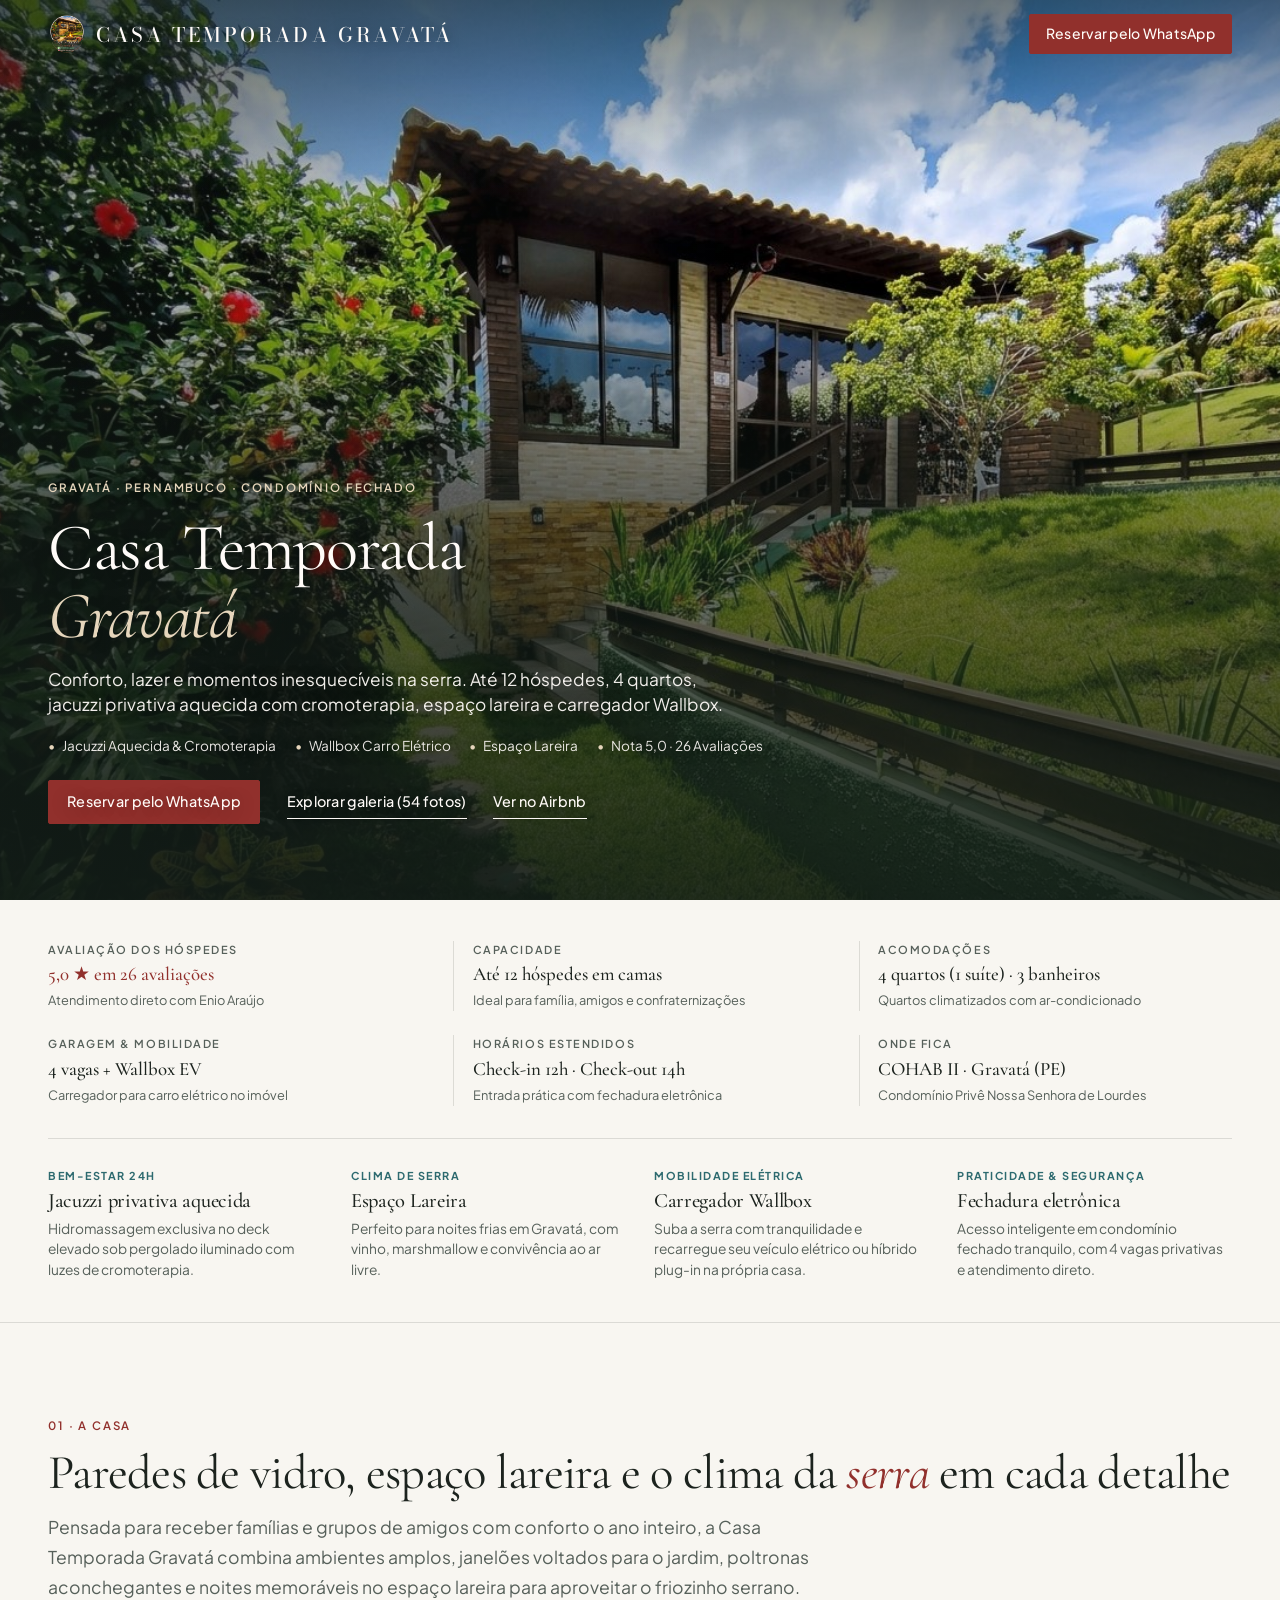
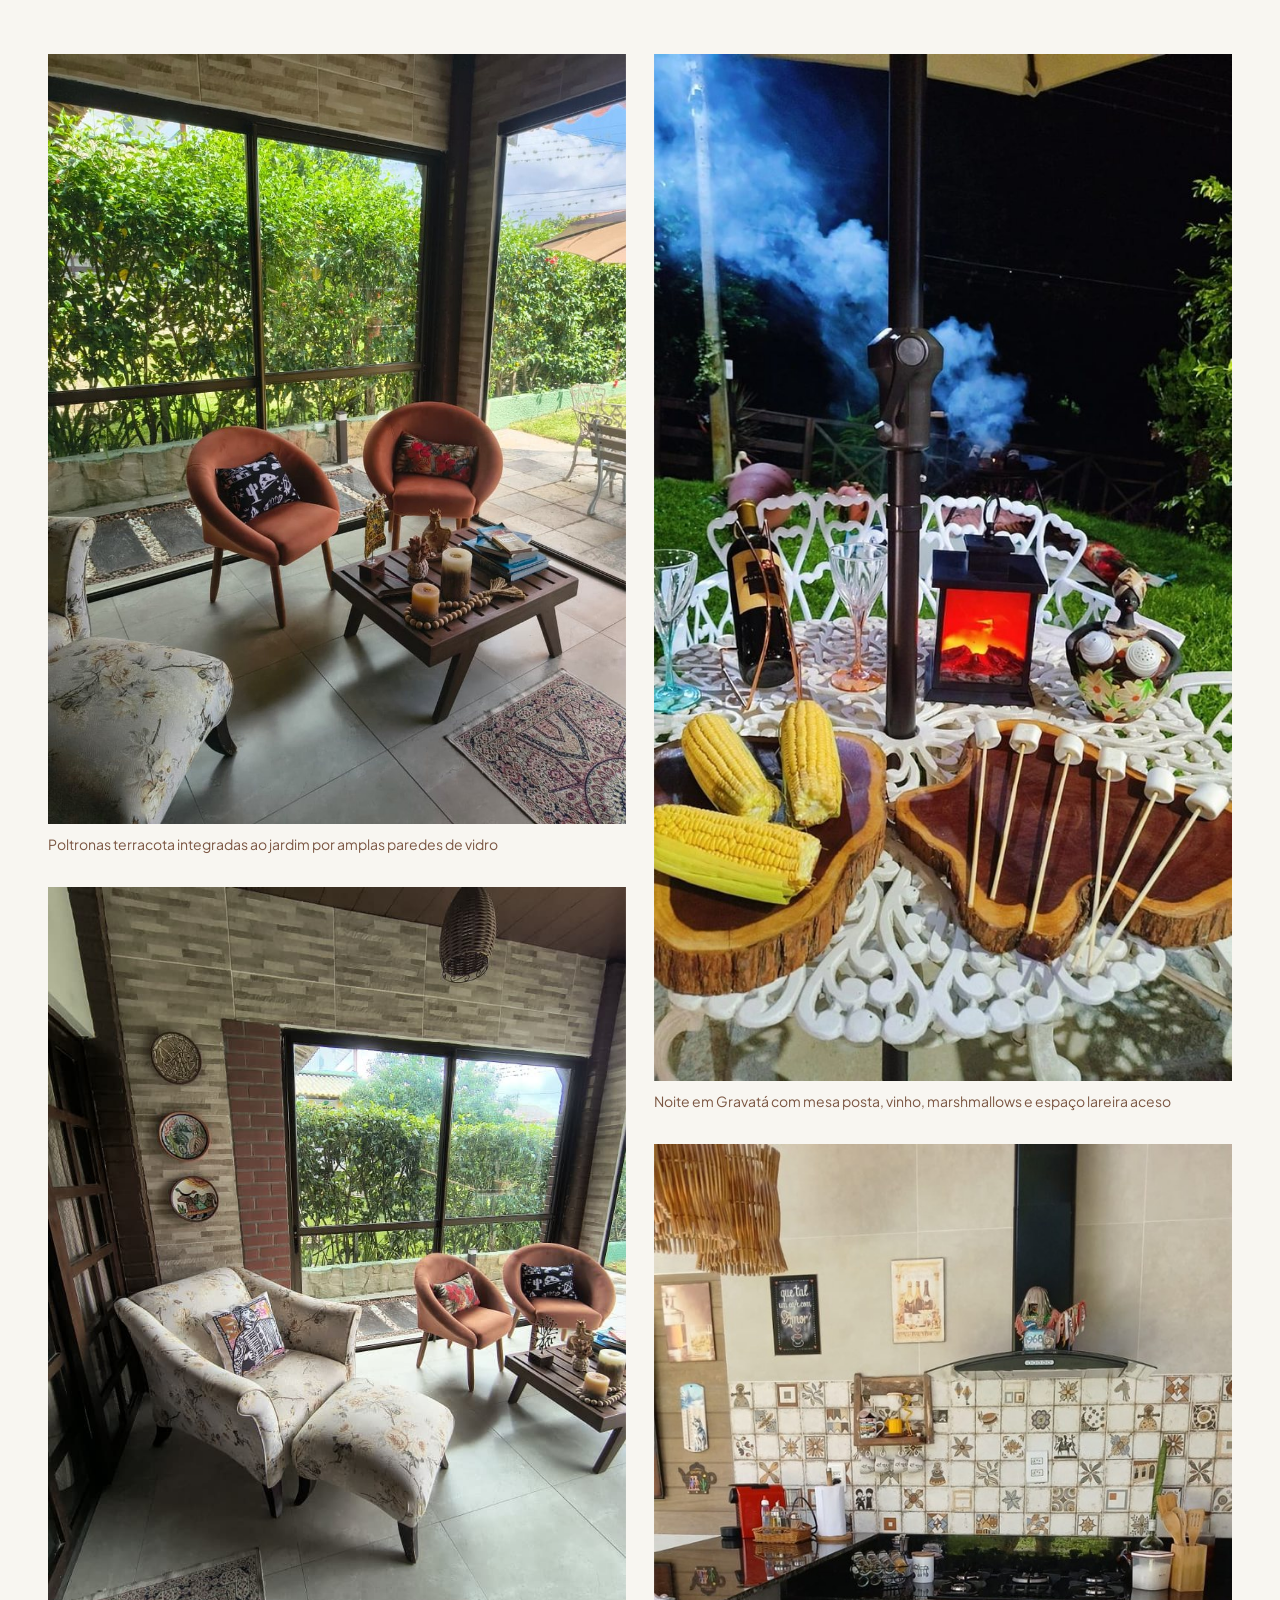
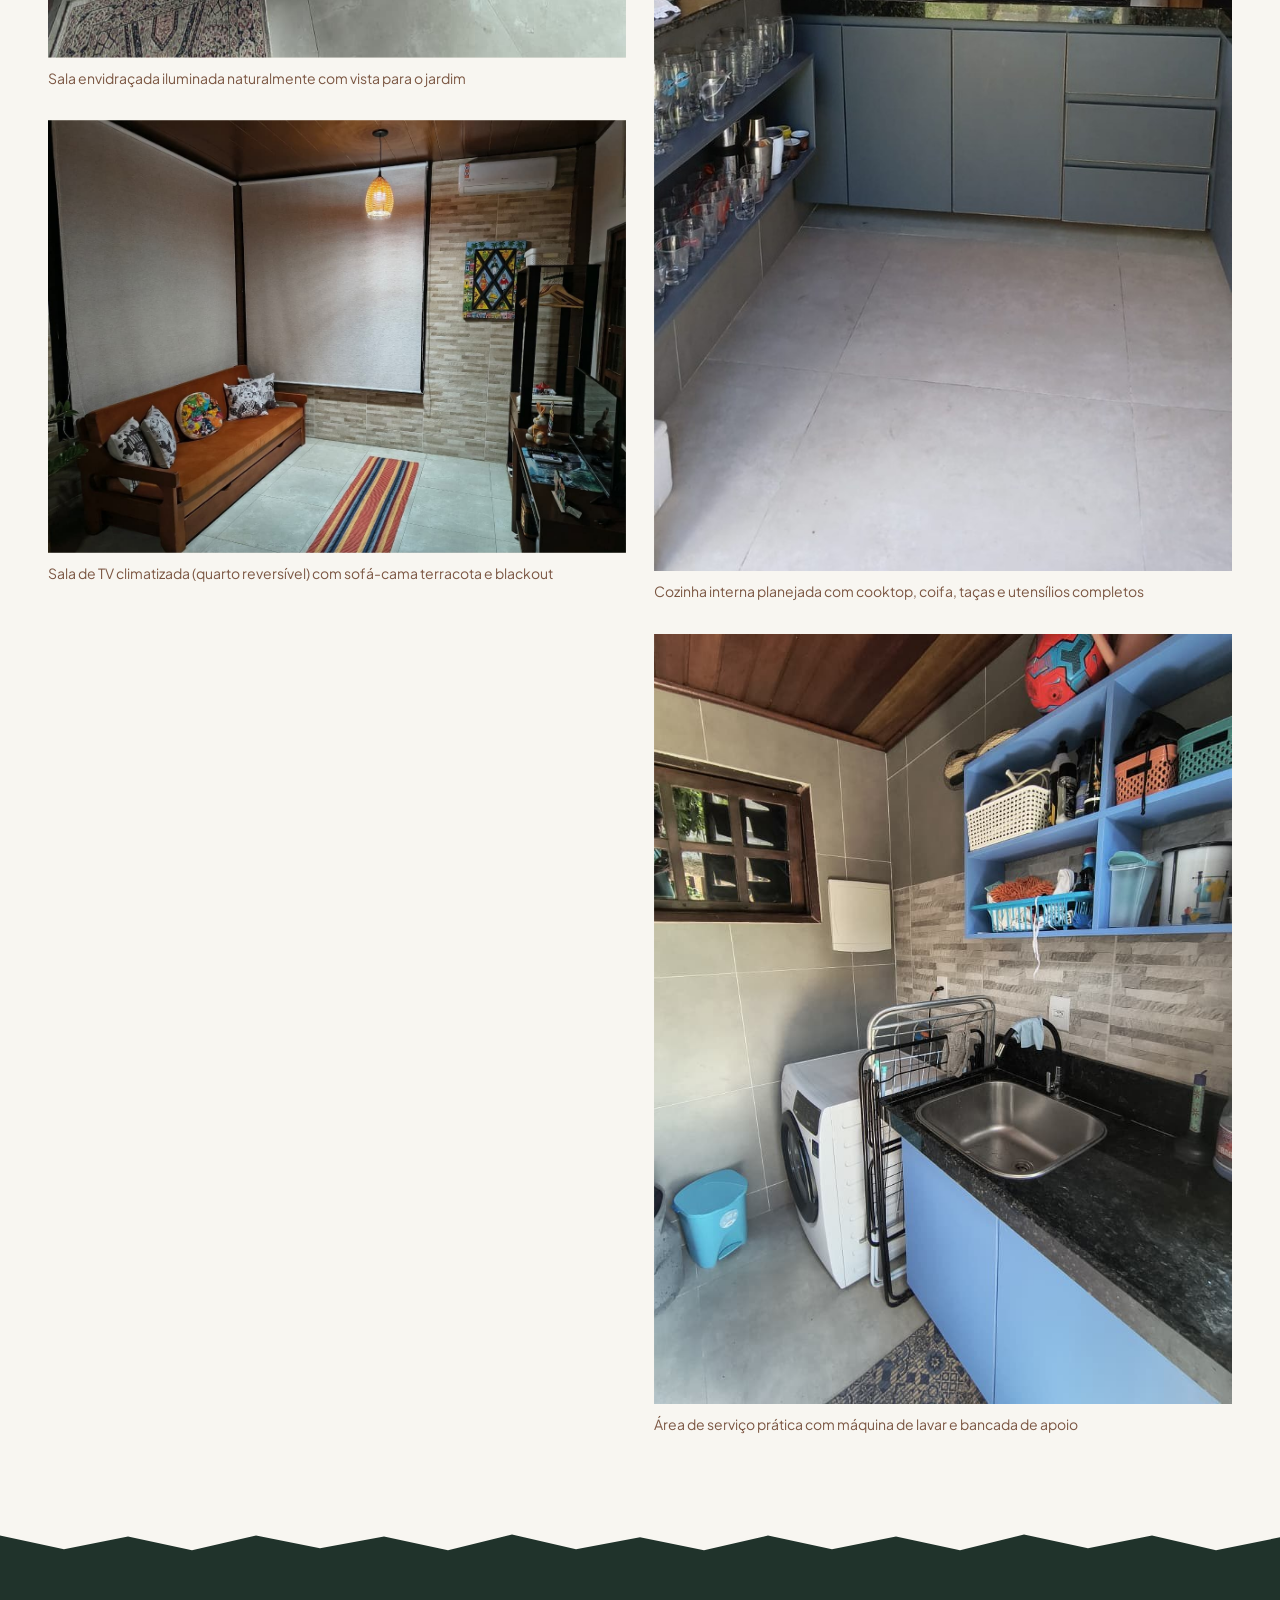
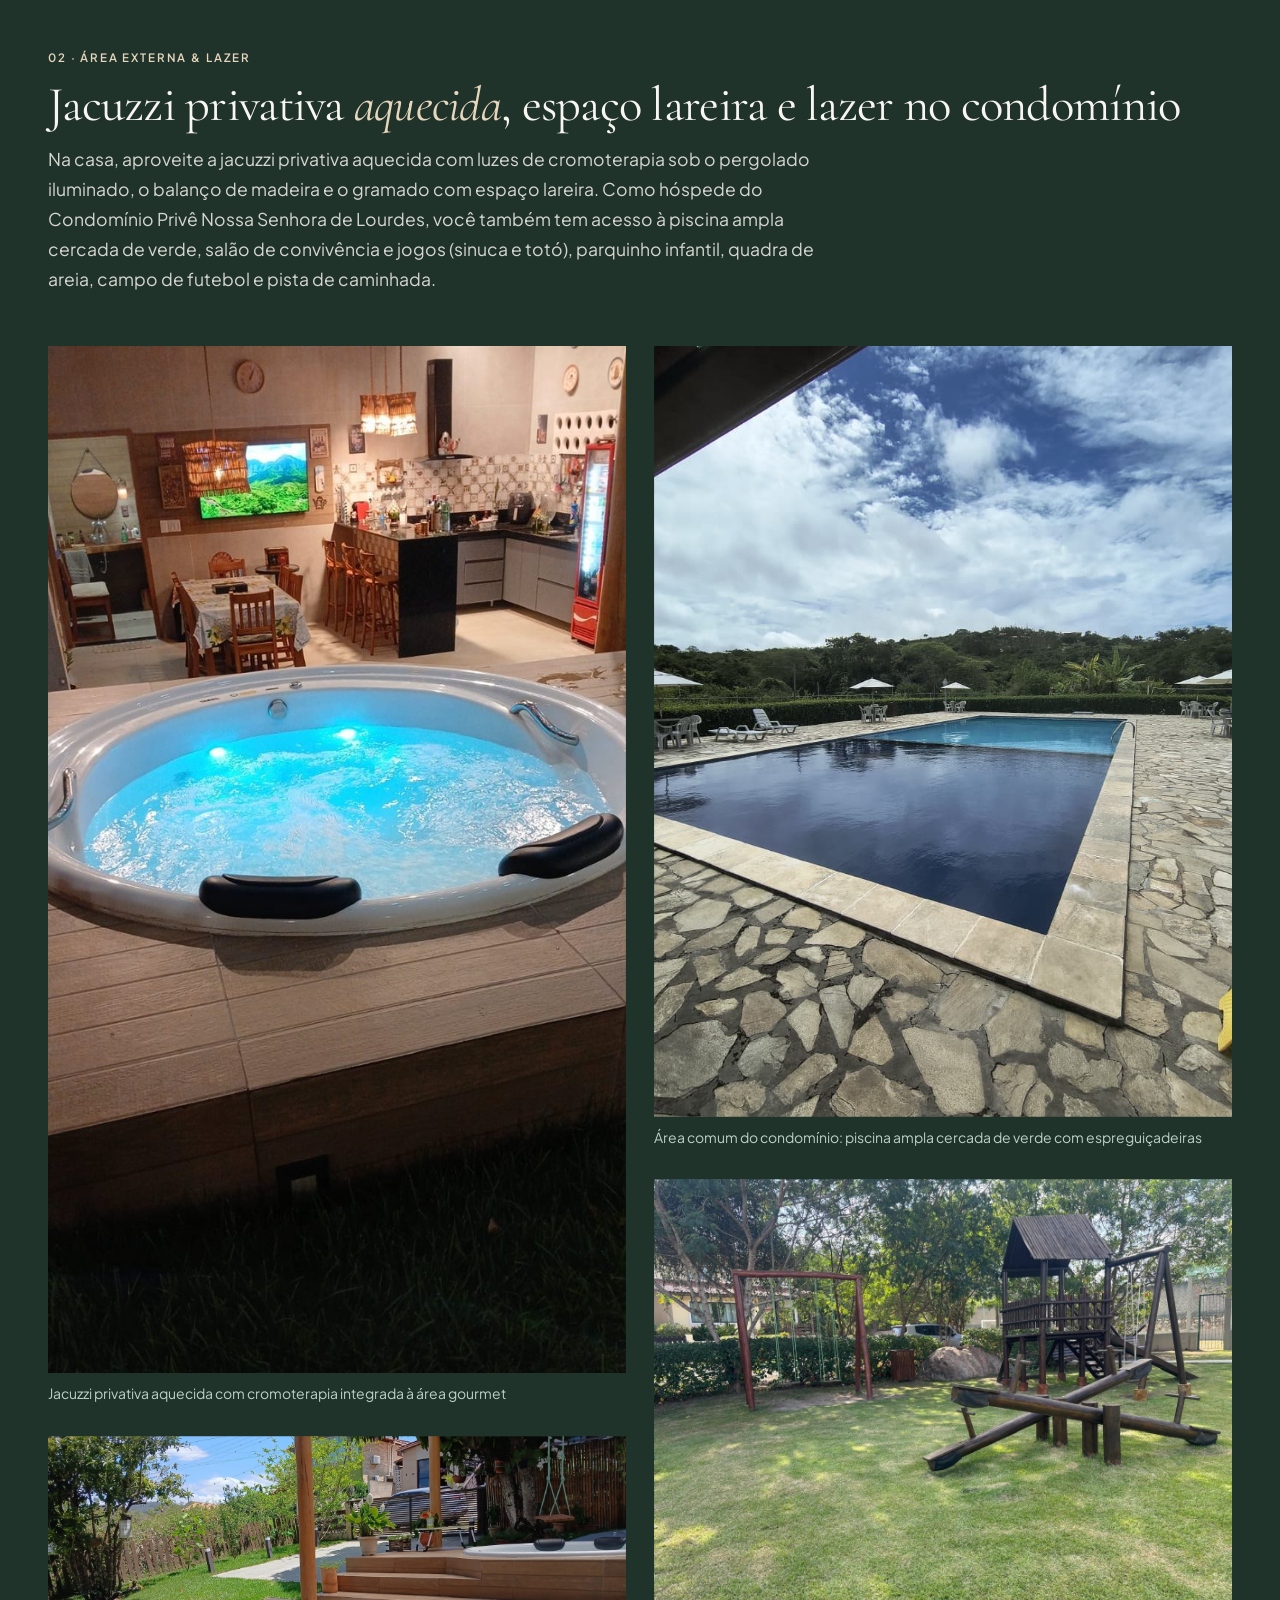
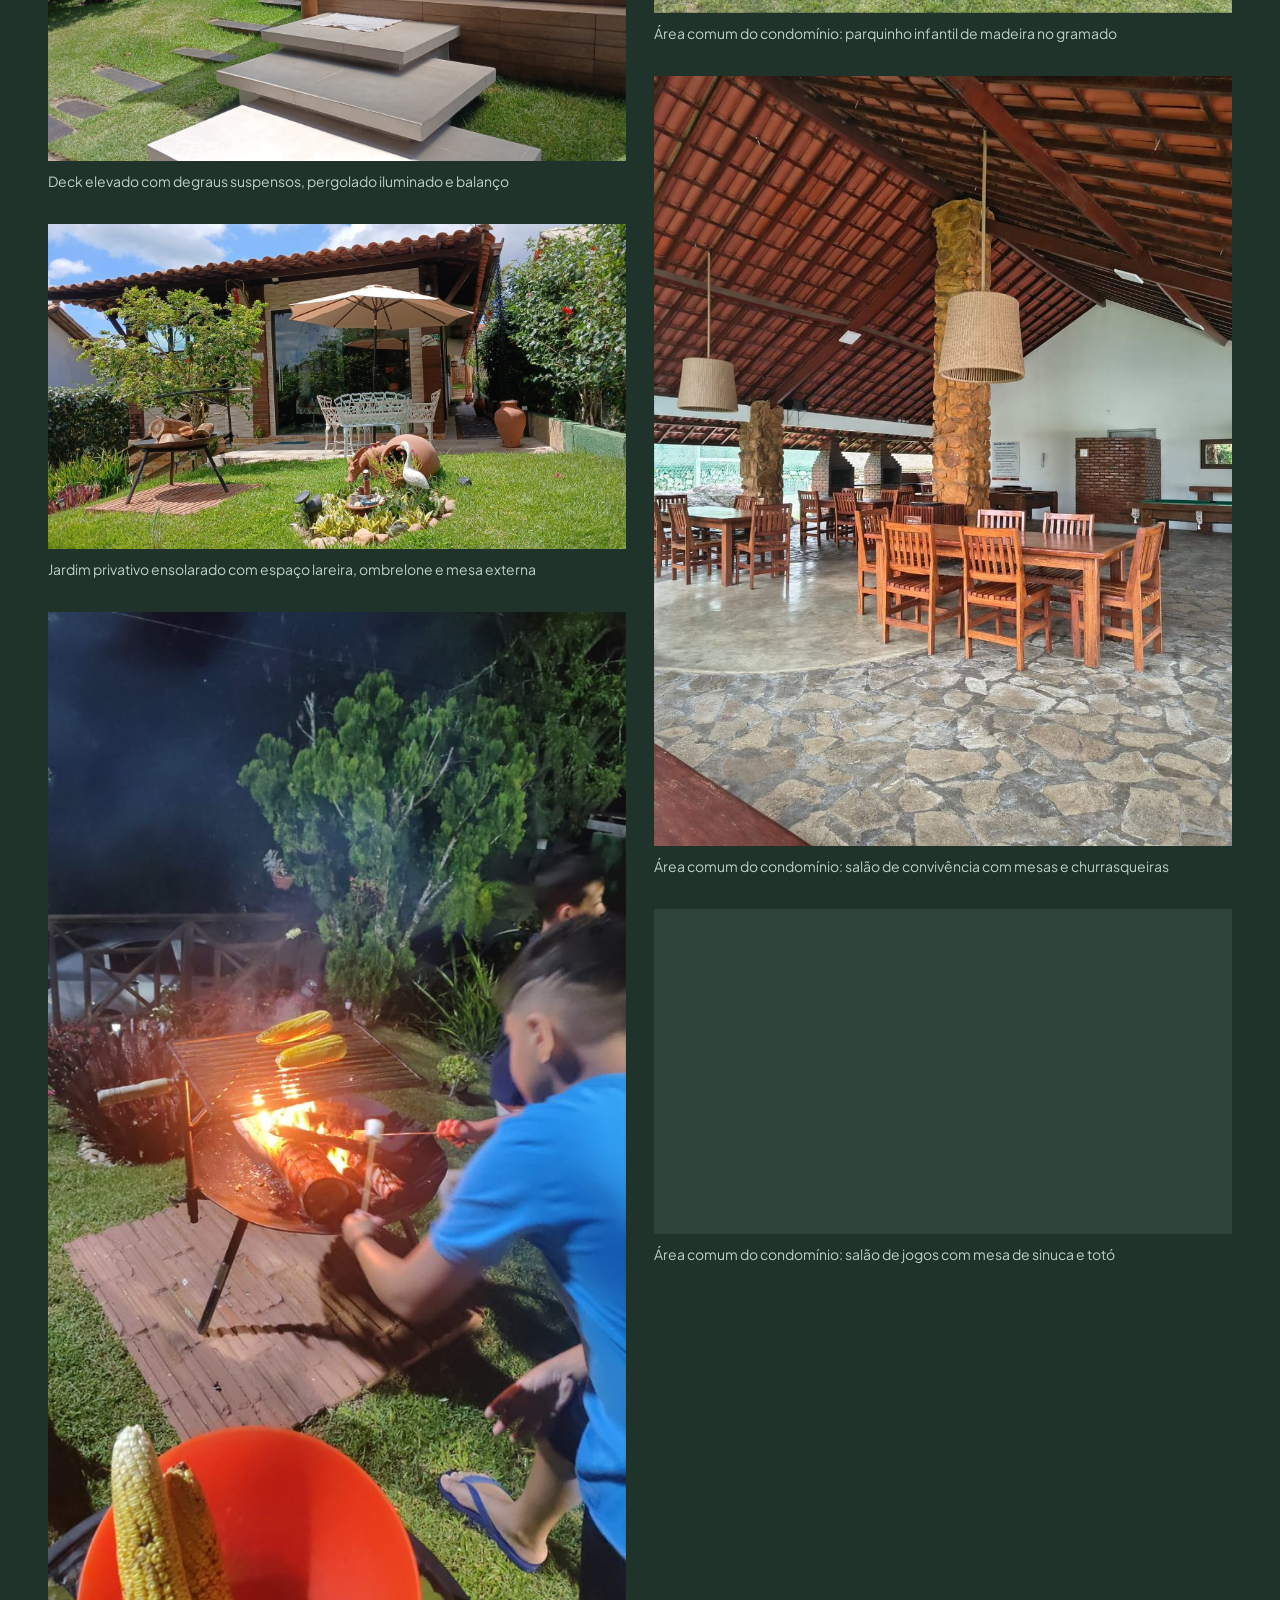
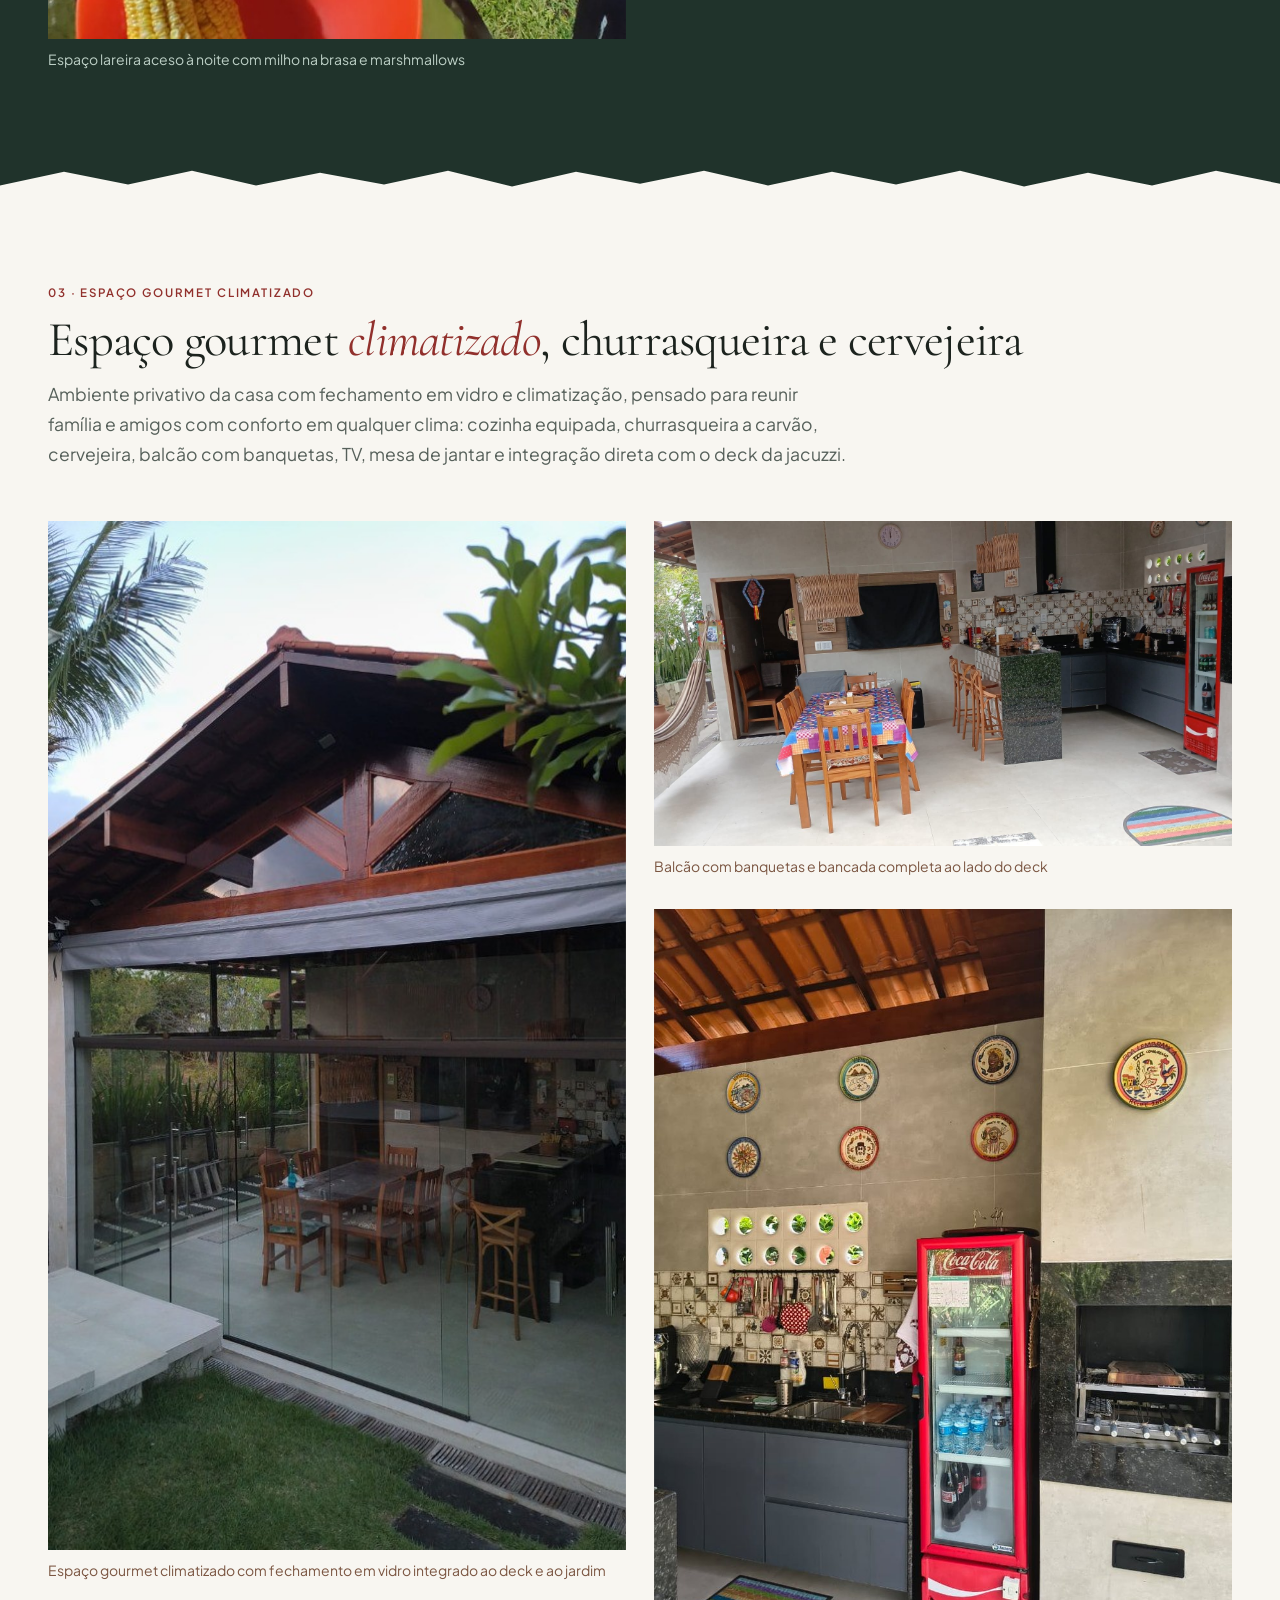
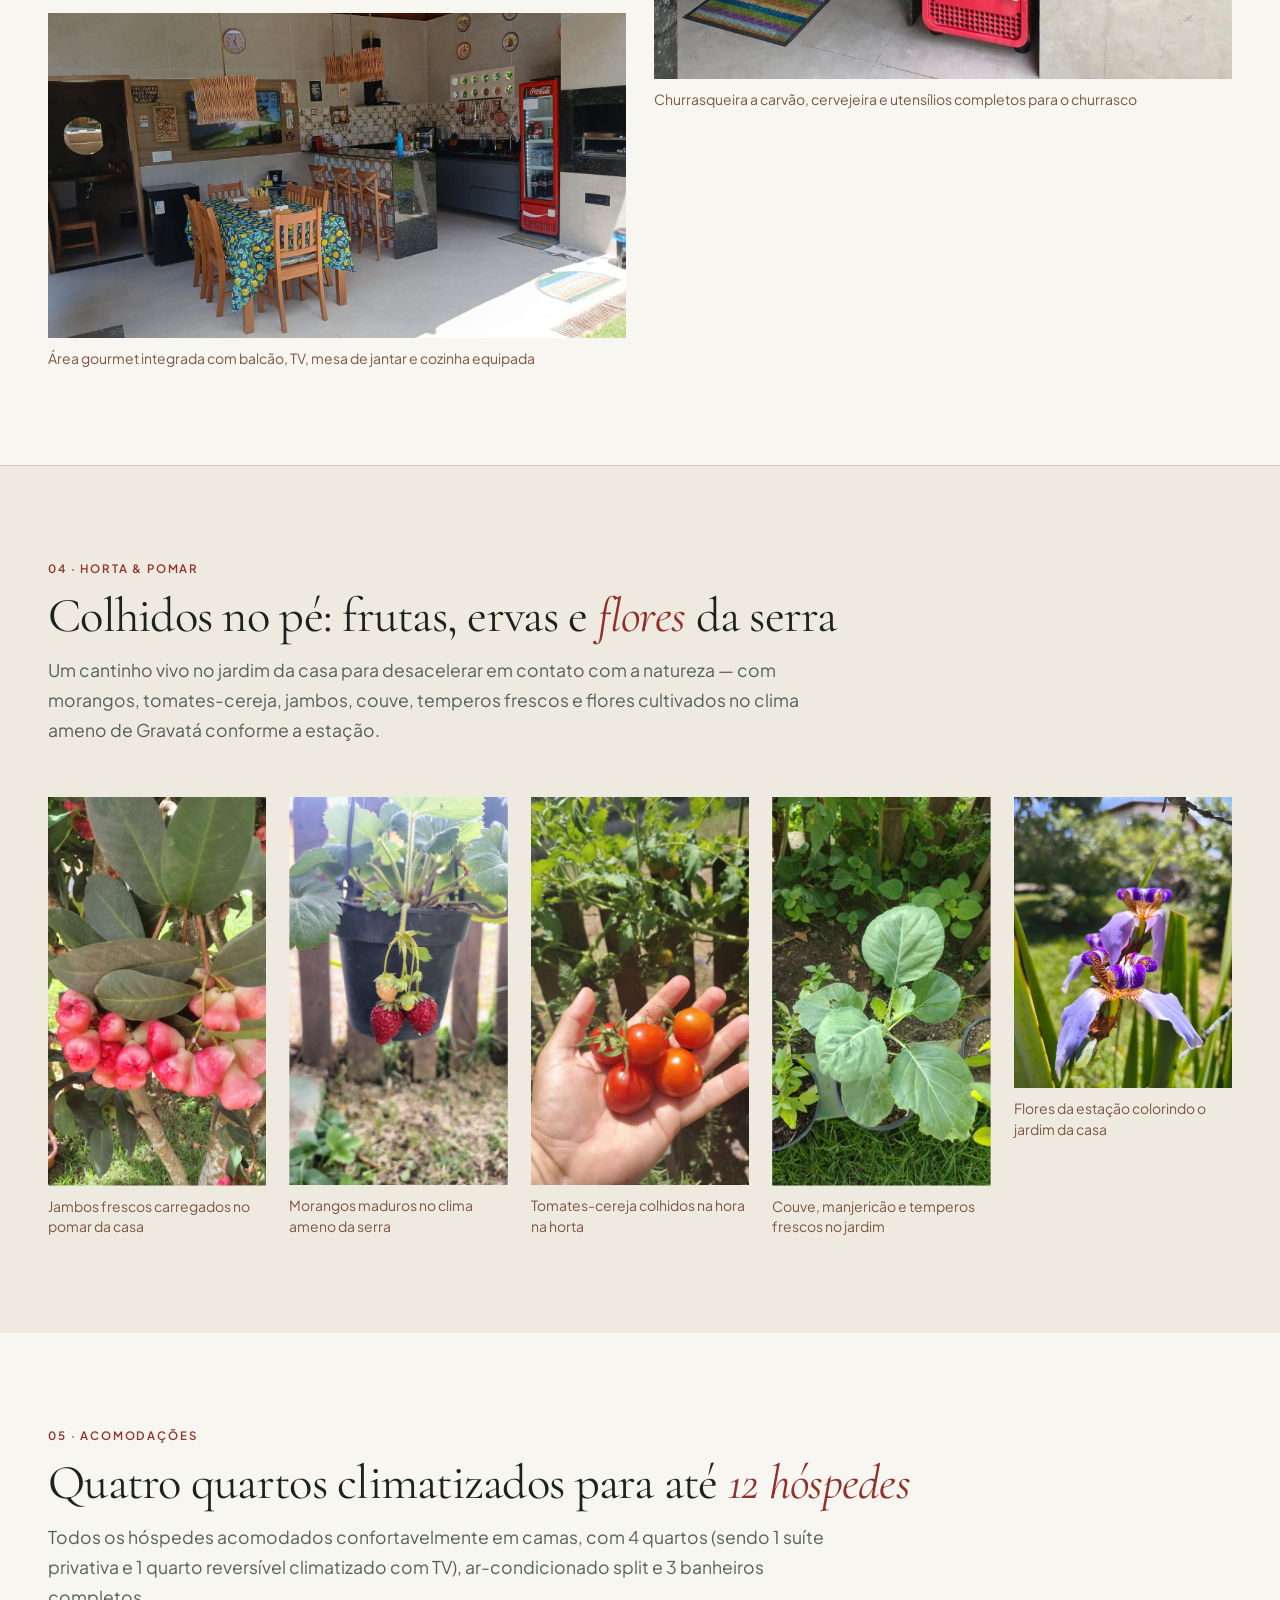
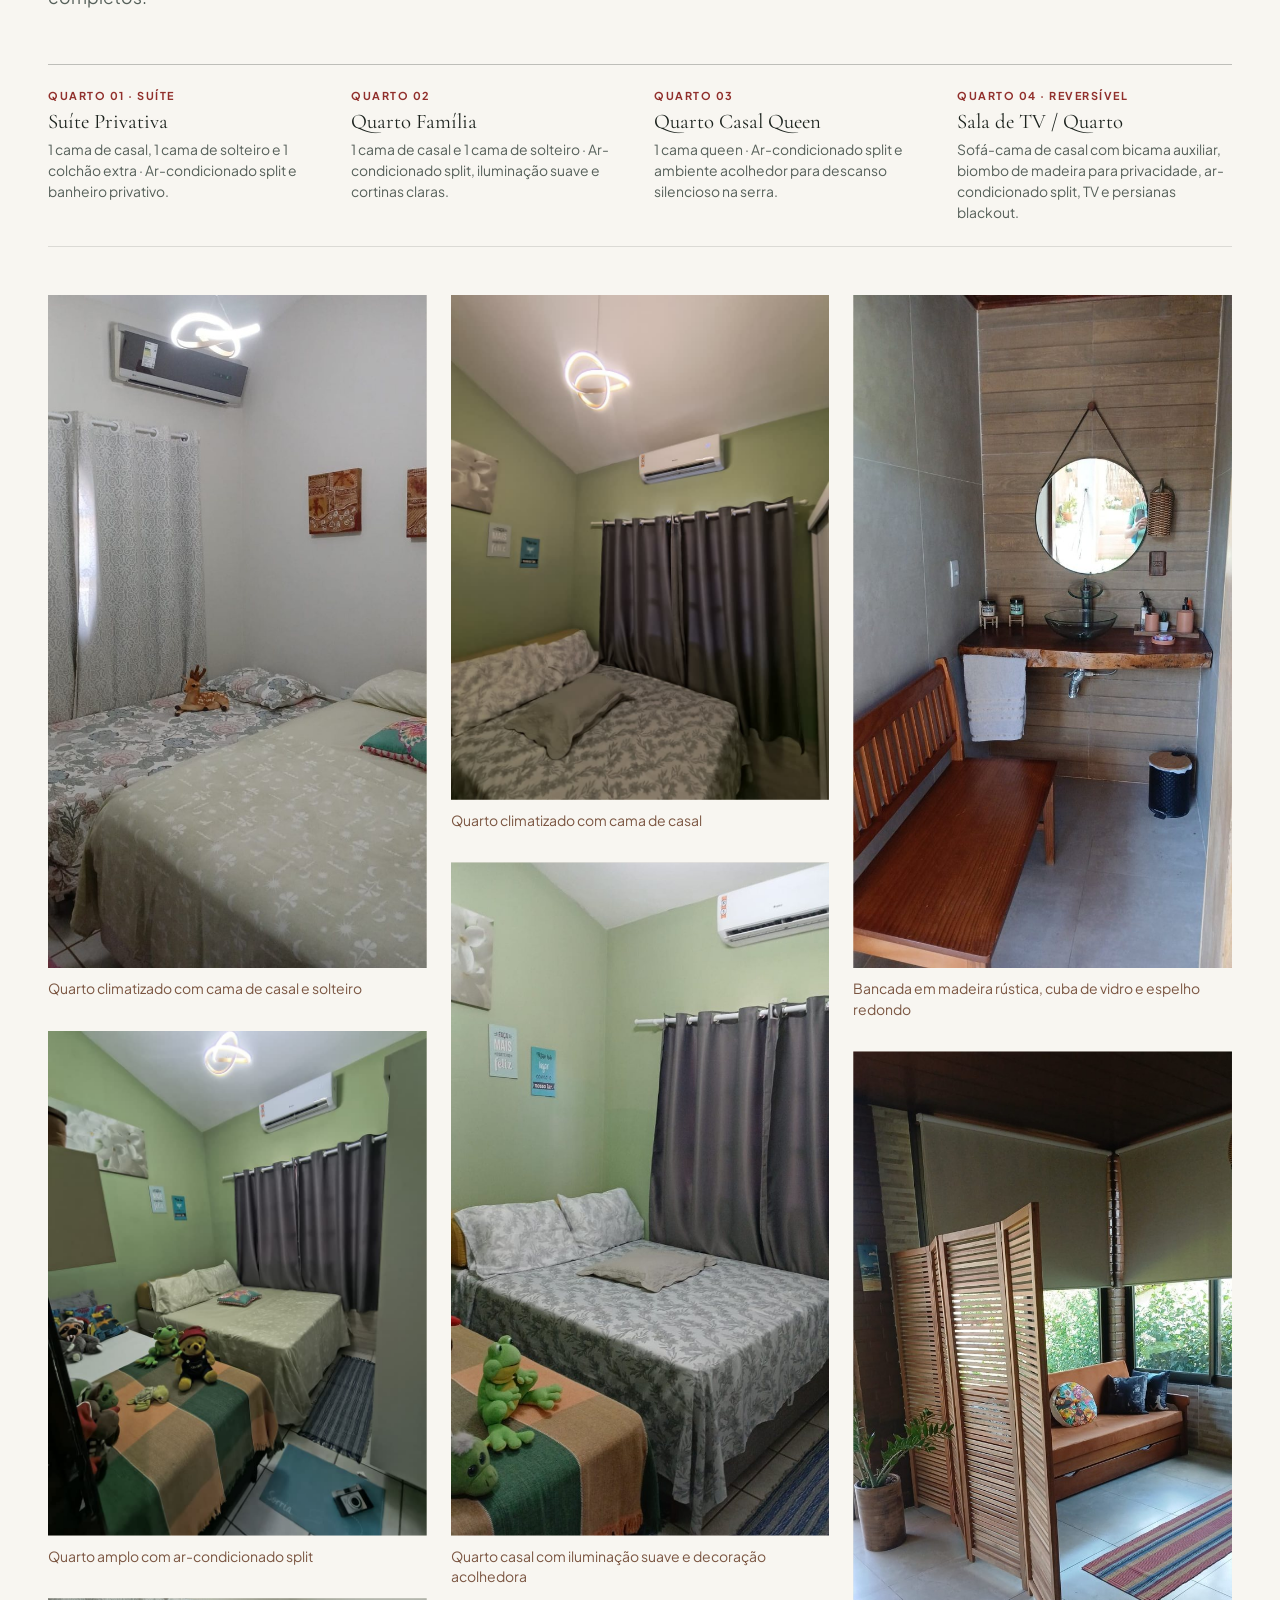
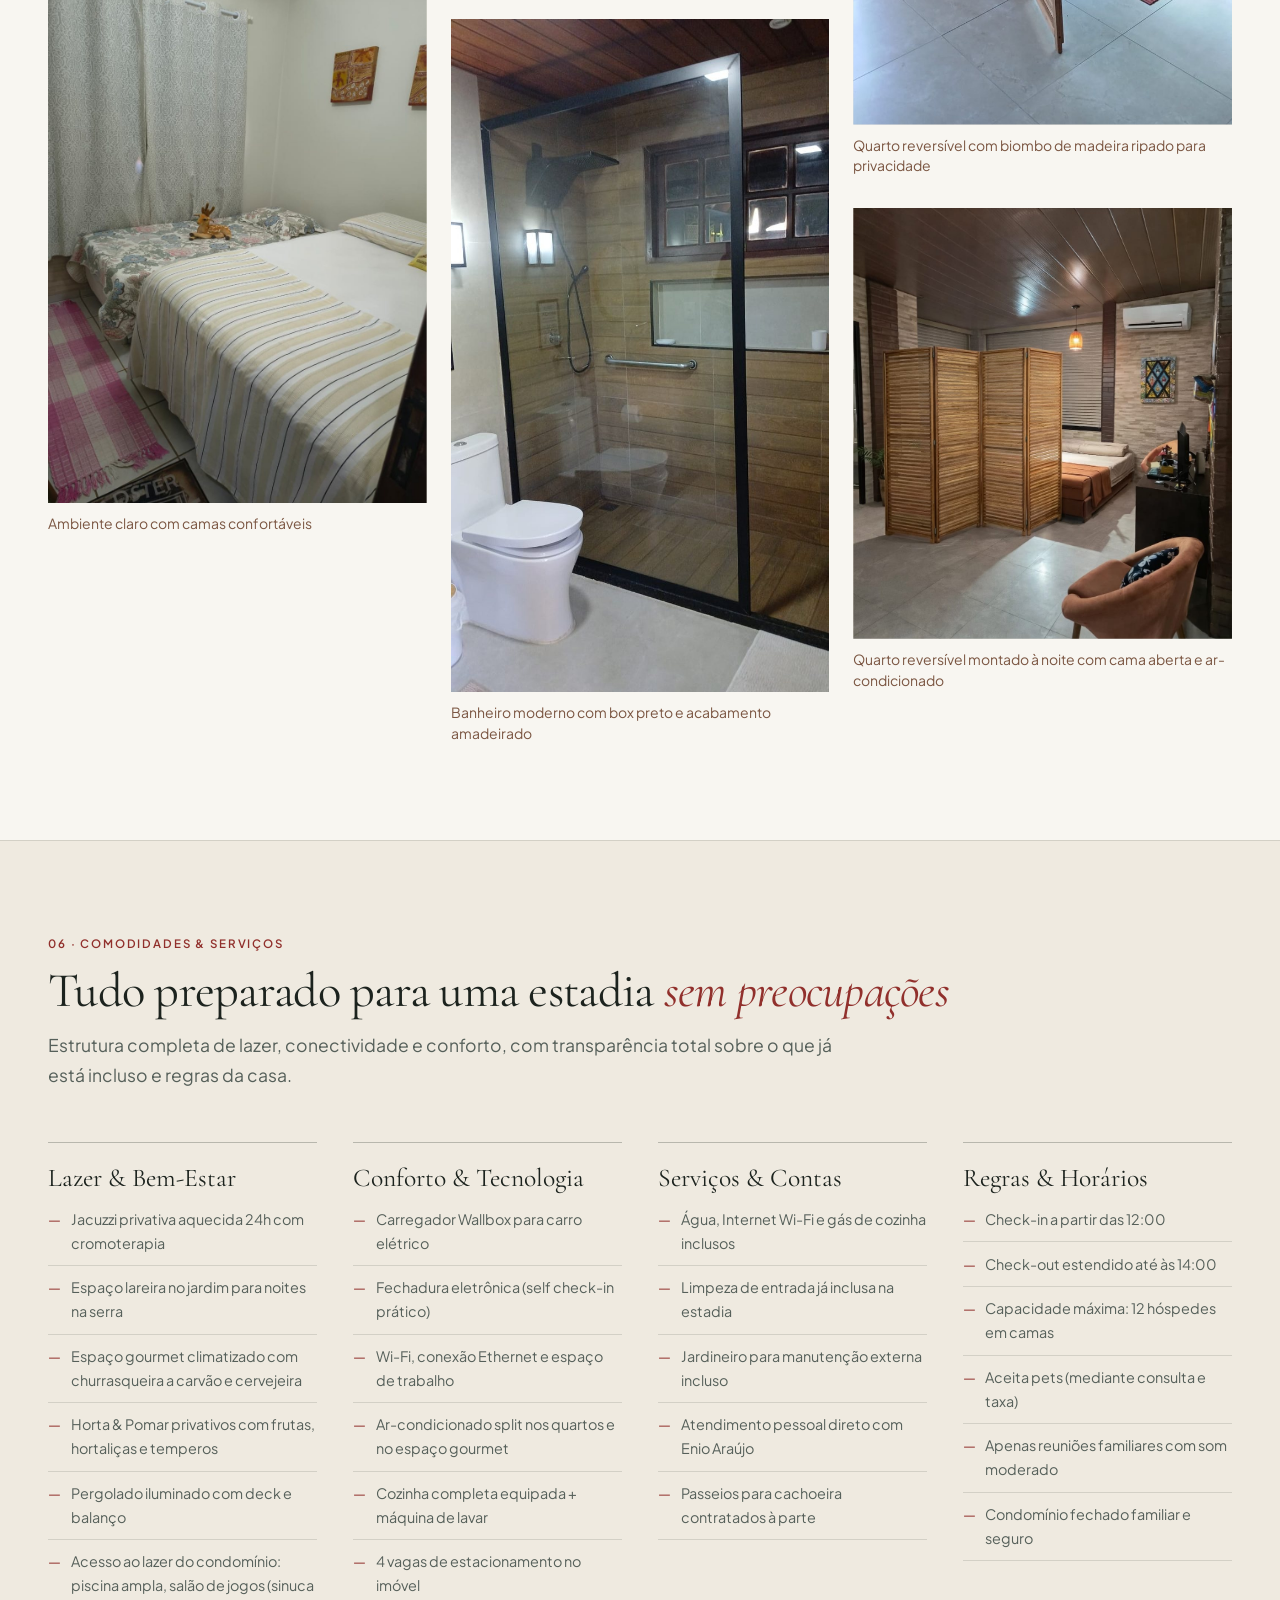
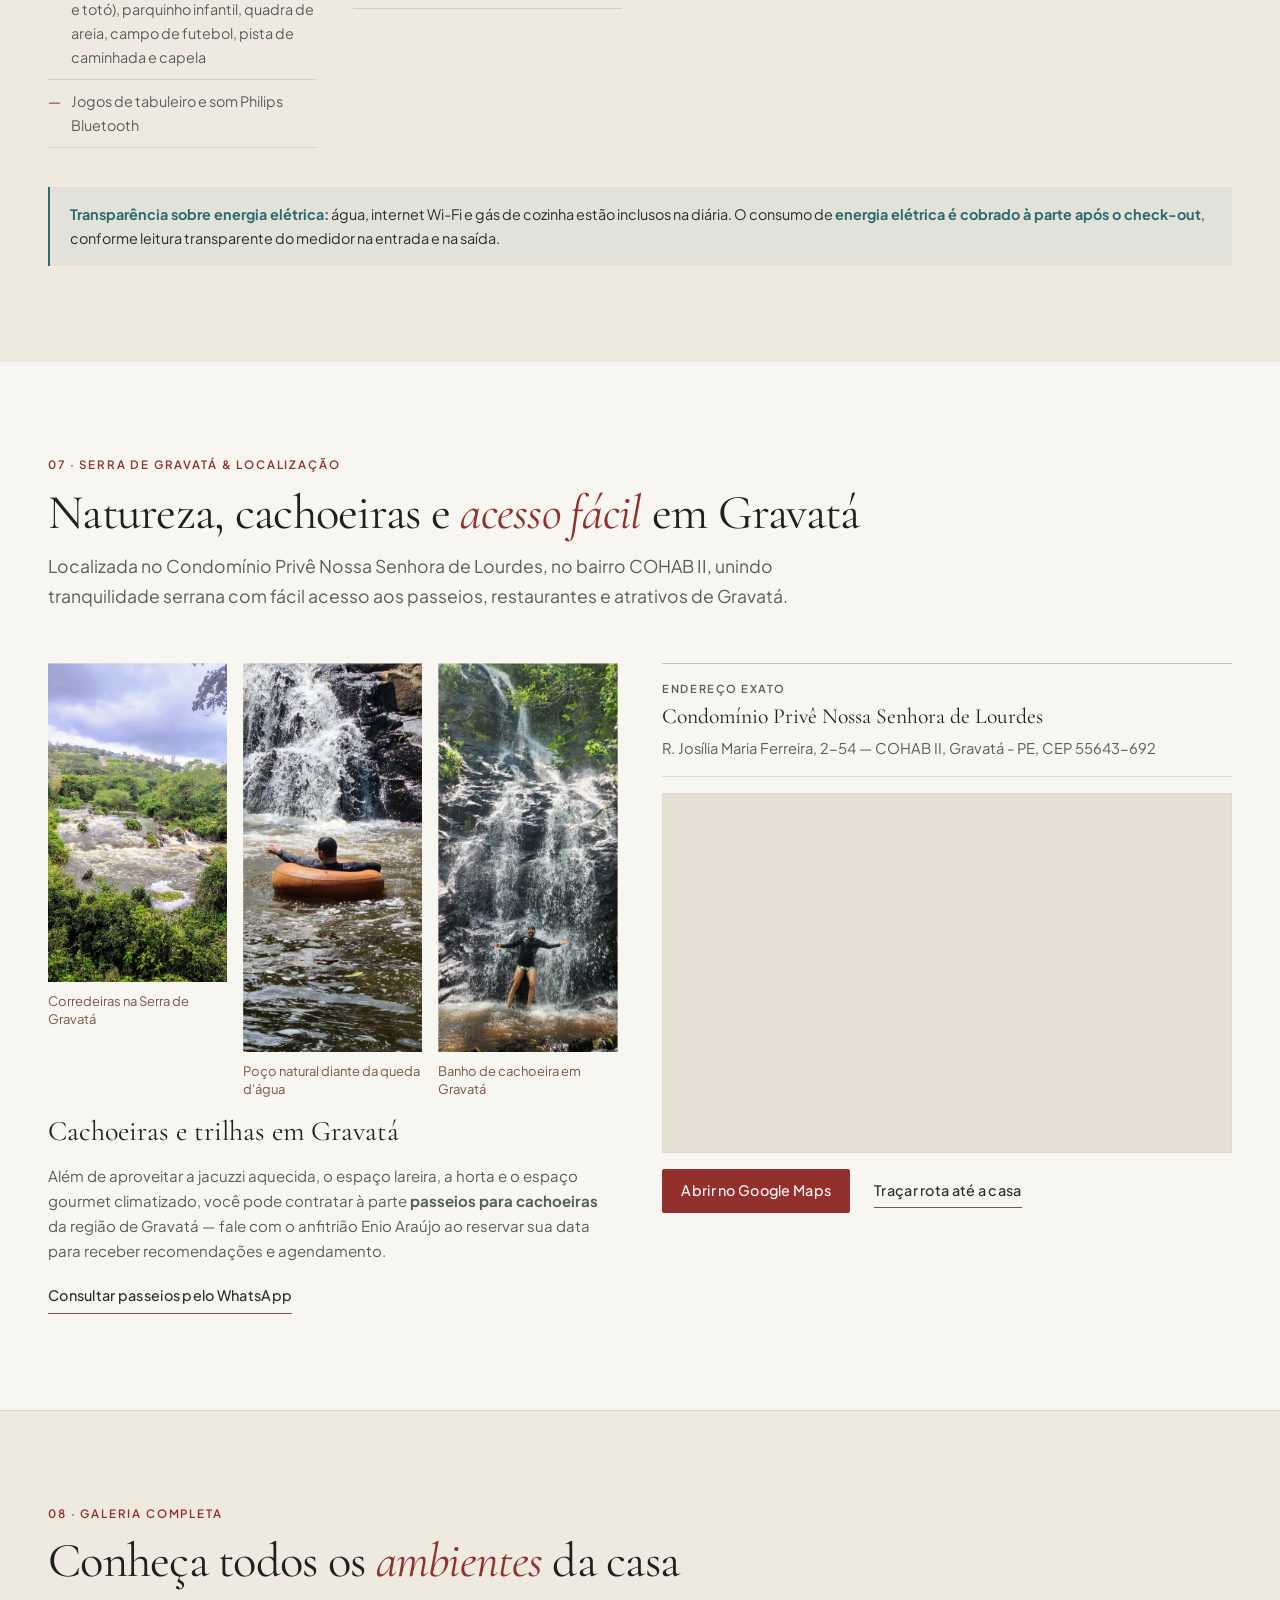
==== commit 734158a7: "fix(v1.1.1): remover lago ornamental e imagem gerada por IA" ====
--- a/index.html
+++ b/index.html
@@ -82,7 +82,7 @@
           >
             Reservar pelo WhatsApp
           </a>
-          <a href="#galeria" class="btn btn-ghost">Explorar galeria (55 fotos)</a>
+          <a href="#galeria" class="btn btn-ghost">Explorar galeria (54 fotos)</a>
           <a
             href="https://www.airbnb.com.br/rooms/741346155768065609?unique_share_id=e882a9e2-9edf-49aa-86e8-333ae1843748&viralityEntryPoint=1&s=76"
             class="btn btn-ghost"
@@ -283,7 +283,7 @@
             Jacuzzi privativa <em>aquecida</em>, espaço lareira e lazer no condomínio
           </h2>
           <p class="section-lead">
-            Na casa, aproveite a jacuzzi privativa aquecida com luzes de cromoterapia sob o pergolado iluminado, o balanço de madeira e o gramado com espaço lareira. Como hóspede do Condomínio Privê Nossa Senhora de Lourdes, você também tem acesso à piscina ampla cercada de verde, lago ornamental com ponte, salão de convivência e jogos (sinuca e totó), parquinho infantil, quadra de areia, campo de futebol e pista de caminhada.
+            Na casa, aproveite a jacuzzi privativa aquecida com luzes de cromoterapia sob o pergolado iluminado, o balanço de madeira e o gramado com espaço lareira. Como hóspede do Condomínio Privê Nossa Senhora de Lourdes, você também tem acesso à piscina ampla cercada de verde, salão de convivência e jogos (sinuca e totó), parquinho infantil, quadra de areia, campo de futebol e pista de caminhada.
           </p>
         </header>
 
@@ -368,19 +368,19 @@
             </figcaption>
           </figure>
 
-          <figure class="photo-card ratio-portrait" data-gal="externa" tabindex="0" role="button">
-            <div class="photo-frame" data-rv="y">
-              <img
-                src="assets/images/39-condominio-lago-ponte-jardim-oriental.jpg"
-                width="864"
-                height="1184"
-                alt="Lago ornamental com cascata, ponte de madeira e jardins arborizados no condomínio"
-                loading="lazy"
-                decoding="async"
-              >
-            </div>
-            <figcaption class="photo-caption">
-              Área comum do condomínio: lago ornamental com cascata, ponte e jardins
+          <figure class="photo-card ratio-landscape" data-gal="externa" tabindex="0" role="button">
+            <div class="photo-frame" data-rv="x">
+              <img
+                src="assets/images/42-condominio-parquinho-infantil-gramado.jpg"
+                width="1280"
+                height="960"
+                alt="Parquinho infantil de madeira cercado de gramado no condomínio"
+                loading="lazy"
+                decoding="async"
+              >
+            </div>
+            <figcaption class="photo-caption">
+              Área comum do condomínio: parquinho infantil de madeira no gramado
             </figcaption>
           </figure>
 
@@ -808,7 +808,7 @@
               <li>Espaço gourmet climatizado com churrasqueira a carvão e cervejeira</li>
               <li>Horta &amp; Pomar privativos com frutas, hortaliças e temperos</li>
               <li>Pergolado iluminado com deck e balanço</li>
-              <li>Acesso ao lazer do condomínio: piscina ampla, lago com ponte, salão de jogos (sinuca e totó), parquinho infantil, quadra de areia, campo de futebol, pista de caminhada e capela</li>
+              <li>Acesso ao lazer do condomínio: piscina ampla, salão de jogos (sinuca e totó), parquinho infantil, quadra de areia, campo de futebol, pista de caminhada e capela</li>
               <li>Jogos de tabuleiro e som Philips Bluetooth</li>
             </ul>
           </article>
@@ -989,7 +989,7 @@
         </header>
 
         <div class="gallery-filters" role="group" aria-label="Filtrar fotos por ambiente">
-          <button type="button" class="filter-btn is-active" data-filter="all">Todas (55)</button>
+          <button type="button" class="filter-btn is-active" data-filter="all">Todas (54)</button>
           <button type="button" class="filter-btn" data-filter="fachada_jardim">Jardim &amp; Fachada (4)</button>
           <button type="button" class="filter-btn" data-filter="hidro_pergola">Jacuzzi &amp; Pergolado (4)</button>
           <button type="button" class="filter-btn" data-filter="espaco_lareira">Espaço Lareira (3)</button>
@@ -997,7 +997,7 @@
           <button type="button" class="filter-btn" data-filter="area_gourmet">Espaço Gourmet &amp; Cozinha (5)</button>
           <button type="button" class="filter-btn" data-filter="horta_pomar">Horta &amp; Pomar (10)</button>
           <button type="button" class="filter-btn" data-filter="quartos_banheiros">Quartos &amp; Banheiros (9)</button>
-          <button type="button" class="filter-btn" data-filter="condominio">Condomínio (11)</button>
+          <button type="button" class="filter-btn" data-filter="condominio">Condomínio (10)</button>
           <button type="button" class="filter-btn" data-filter="cachoeiras">Cachoeiras em Gravatá (3)</button>
         </div>
 
@@ -1522,18 +1522,6 @@
               <span class="gallery-meta">
                 <span class="gallery-tag">Condomínio</span>
                 <span class="gallery-caption">Piscina ampla do condomínio cercada de verde</span>
-              </span>
-            </button>
-          </figure>
-
-          <figure class="gallery-item" data-category="condominio" data-caption="Lago ornamental com cascata, ponte de madeira e jardins no condomínio">
-            <button type="button" class="gallery-trigger" aria-label="Ampliar: Lago com ponte no condomínio">
-              <img src="assets/images/39-condominio-lago-ponte-jardim-oriental.jpg"
-                width="864"
-                height="1184" alt="Lago ornamental com cascata, ponte de madeira e jardim no condomínio" loading="lazy" decoding="async">
-              <span class="gallery-meta">
-                <span class="gallery-tag">Condomínio</span>
-                <span class="gallery-caption">Lago ornamental com cascata, ponte e jardim</span>
               </span>
             </button>
           </figure>
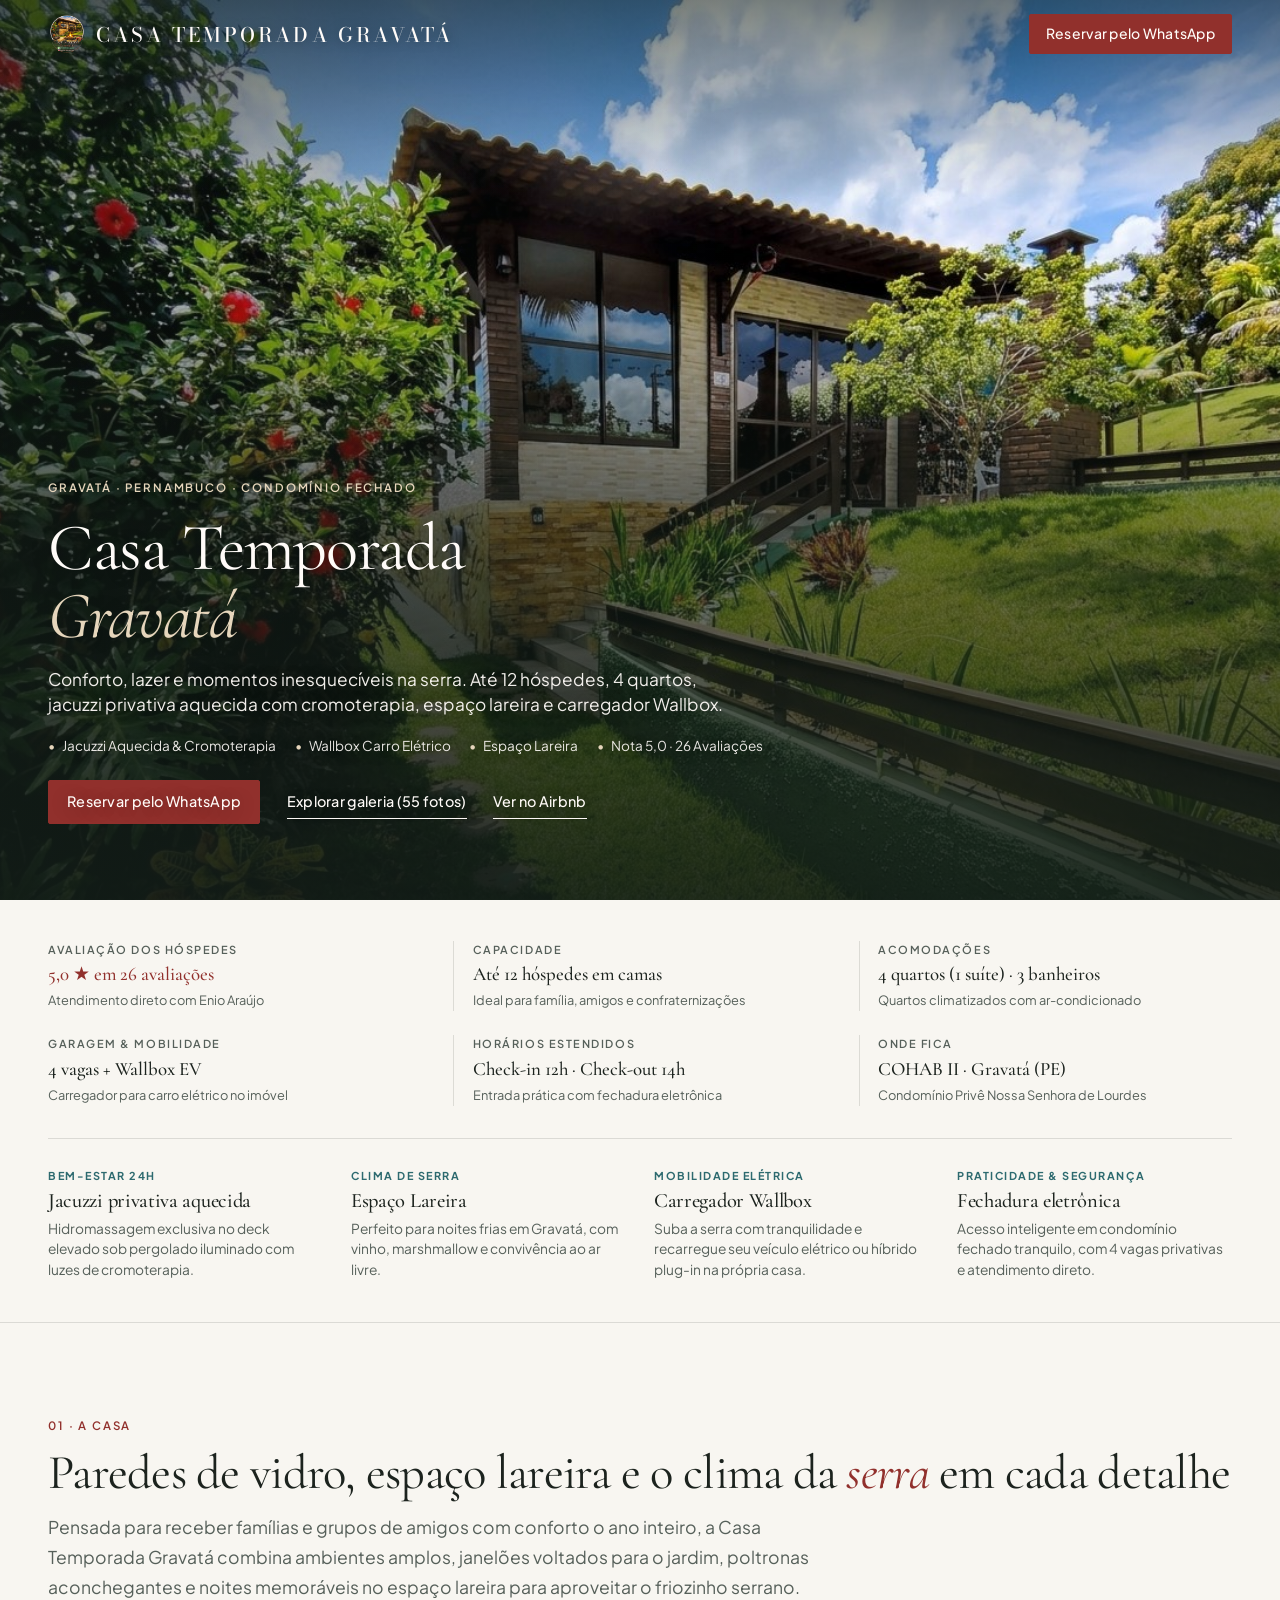
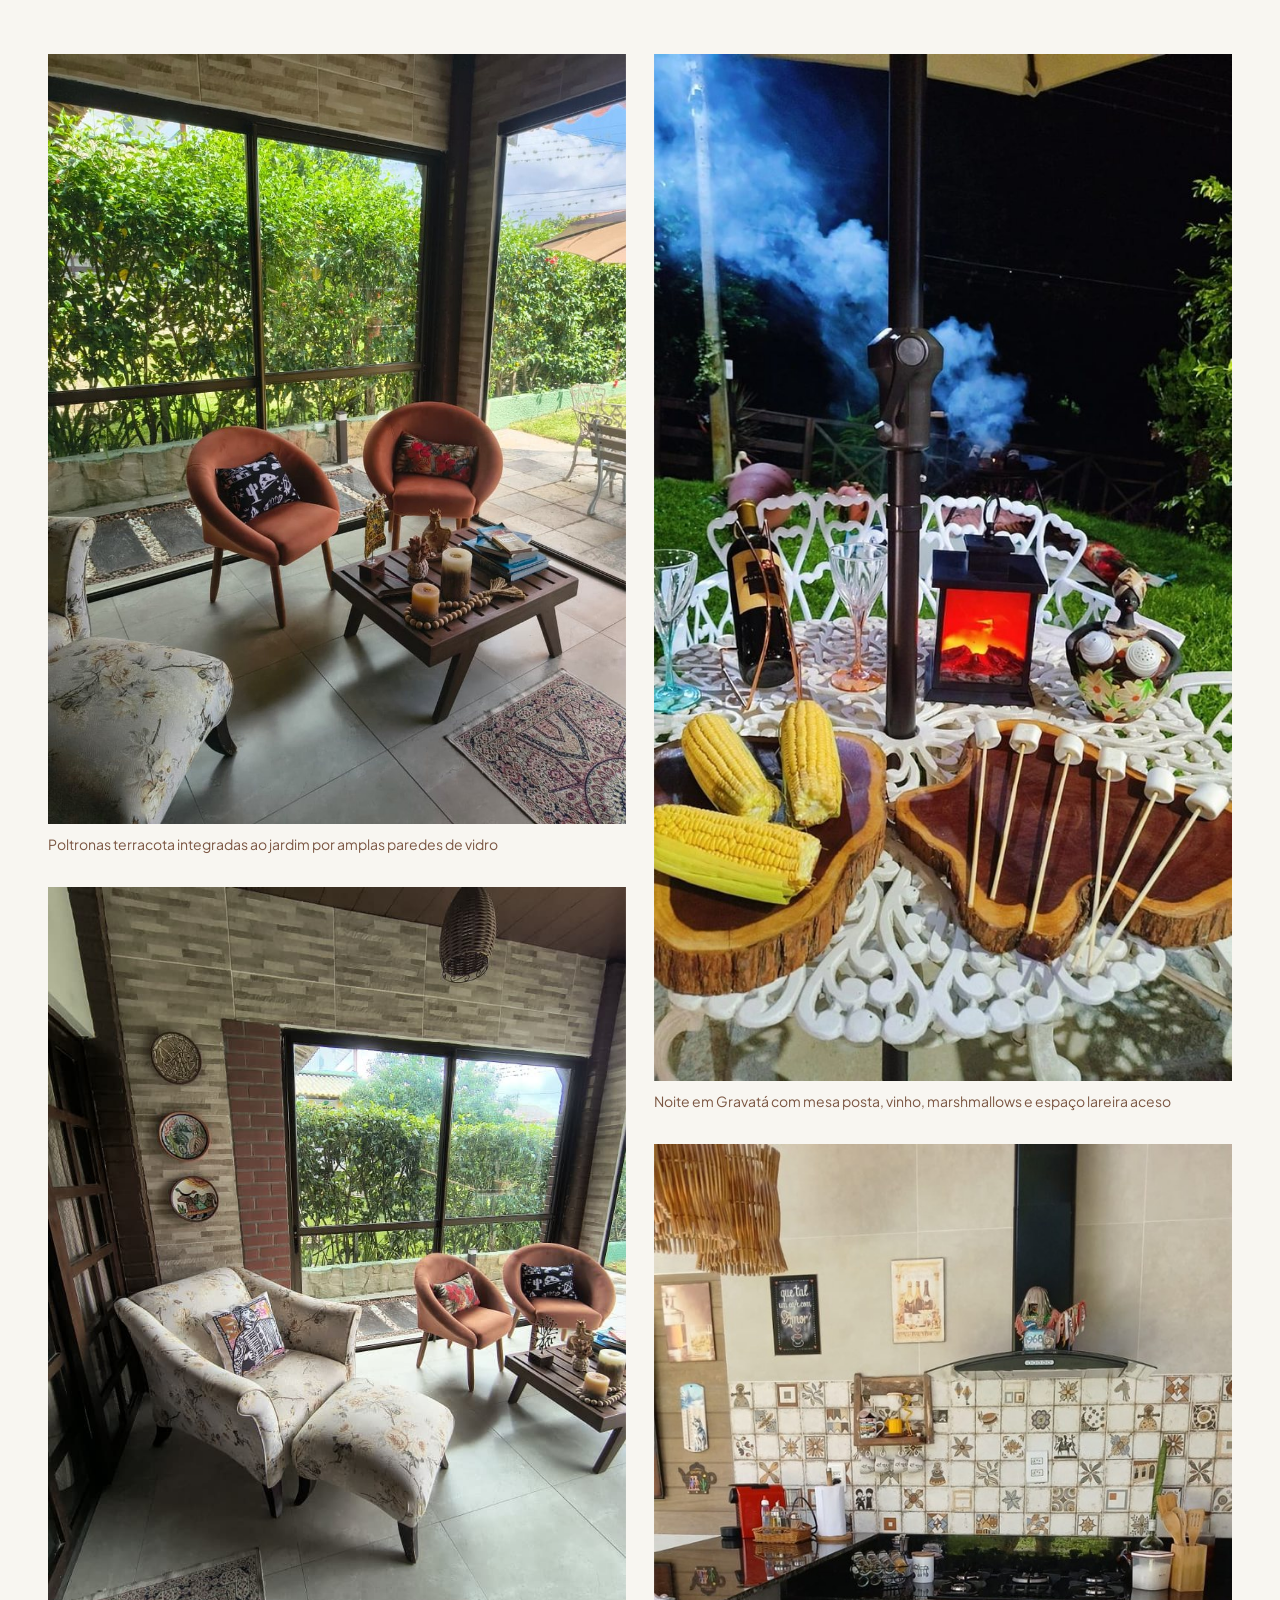
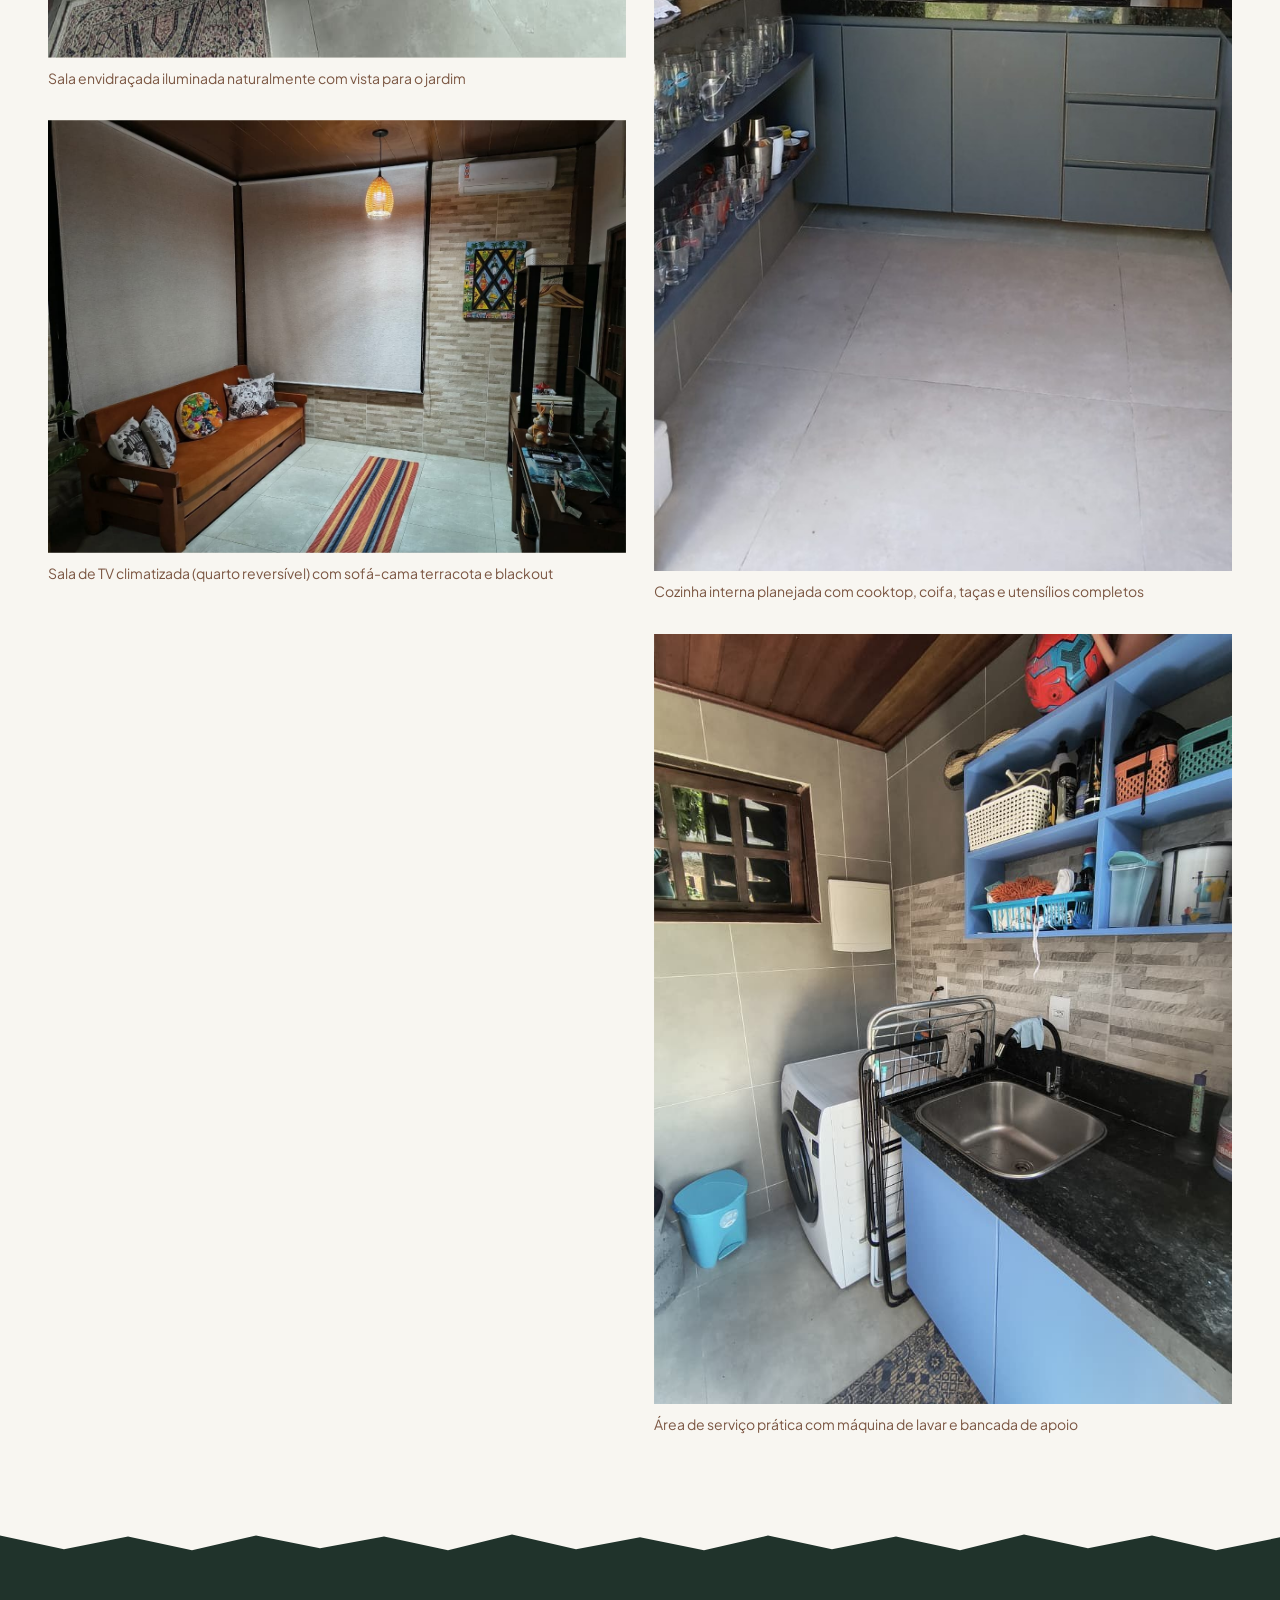
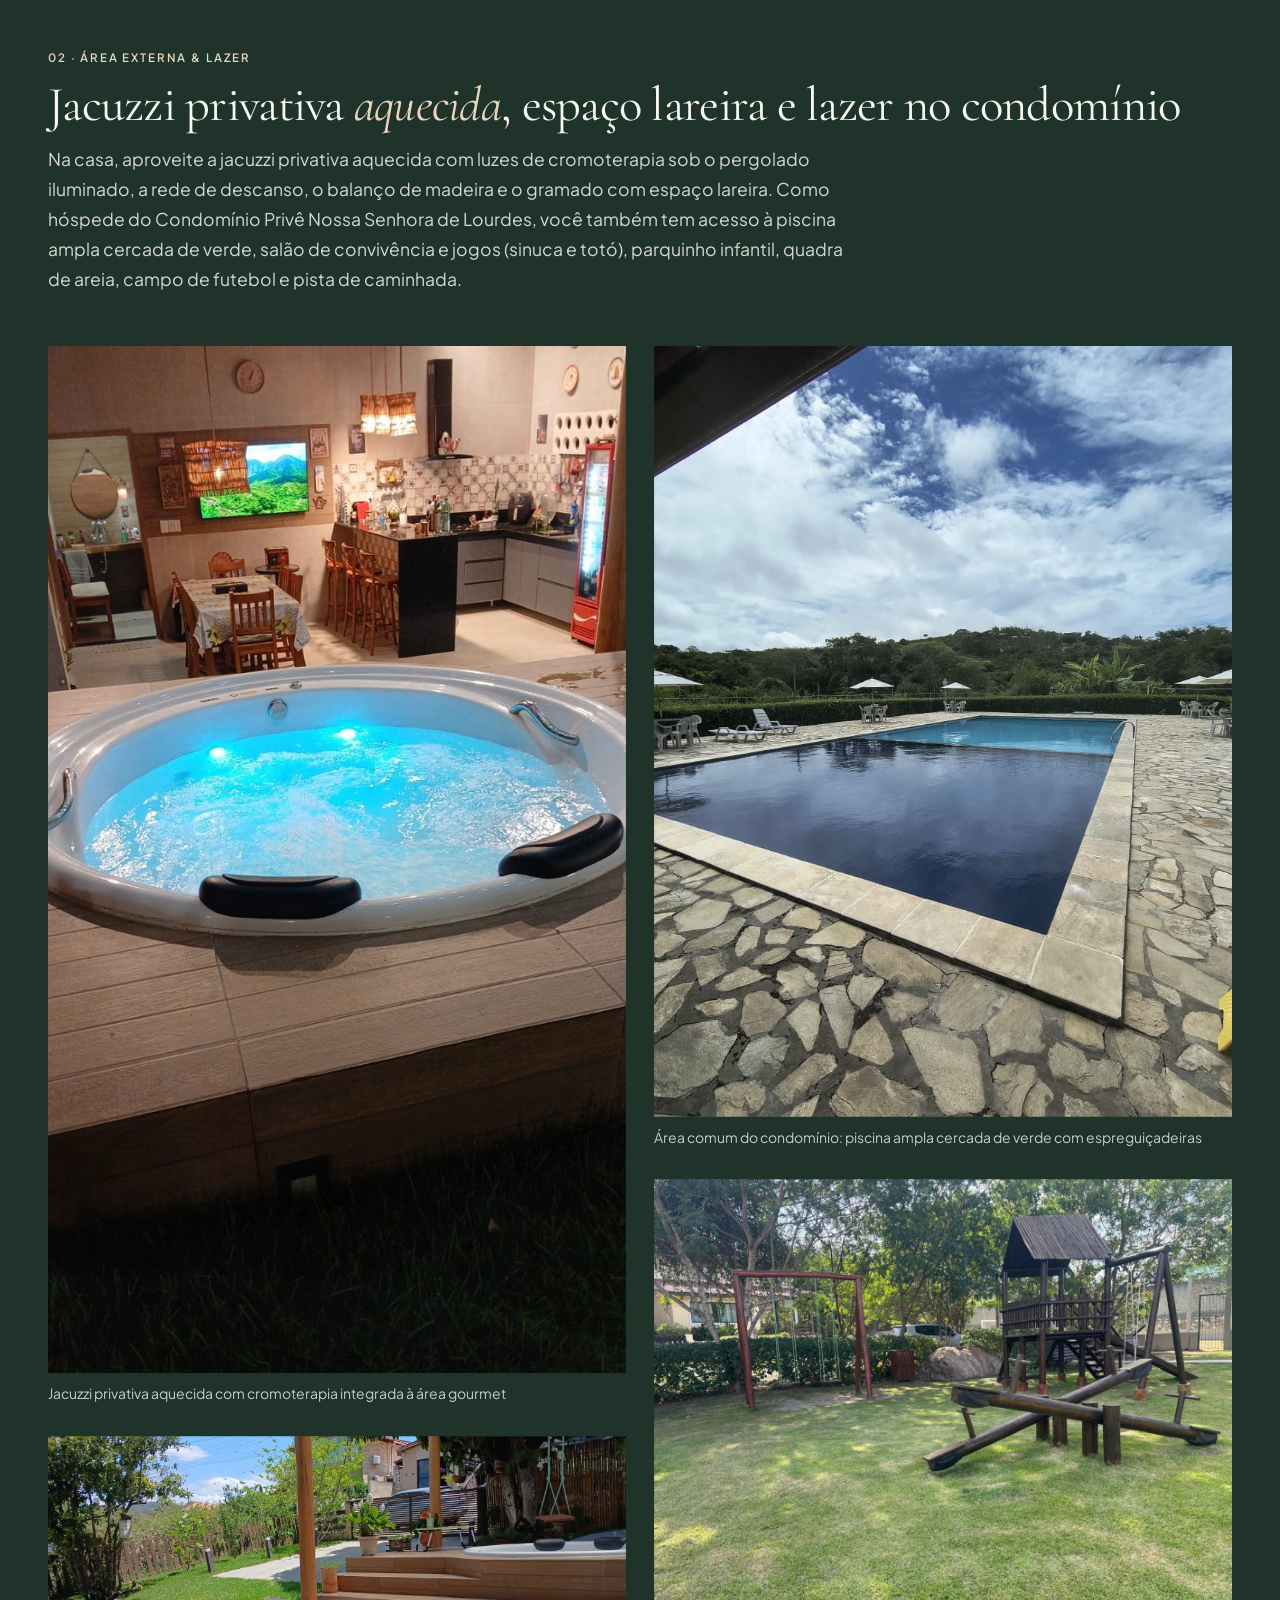
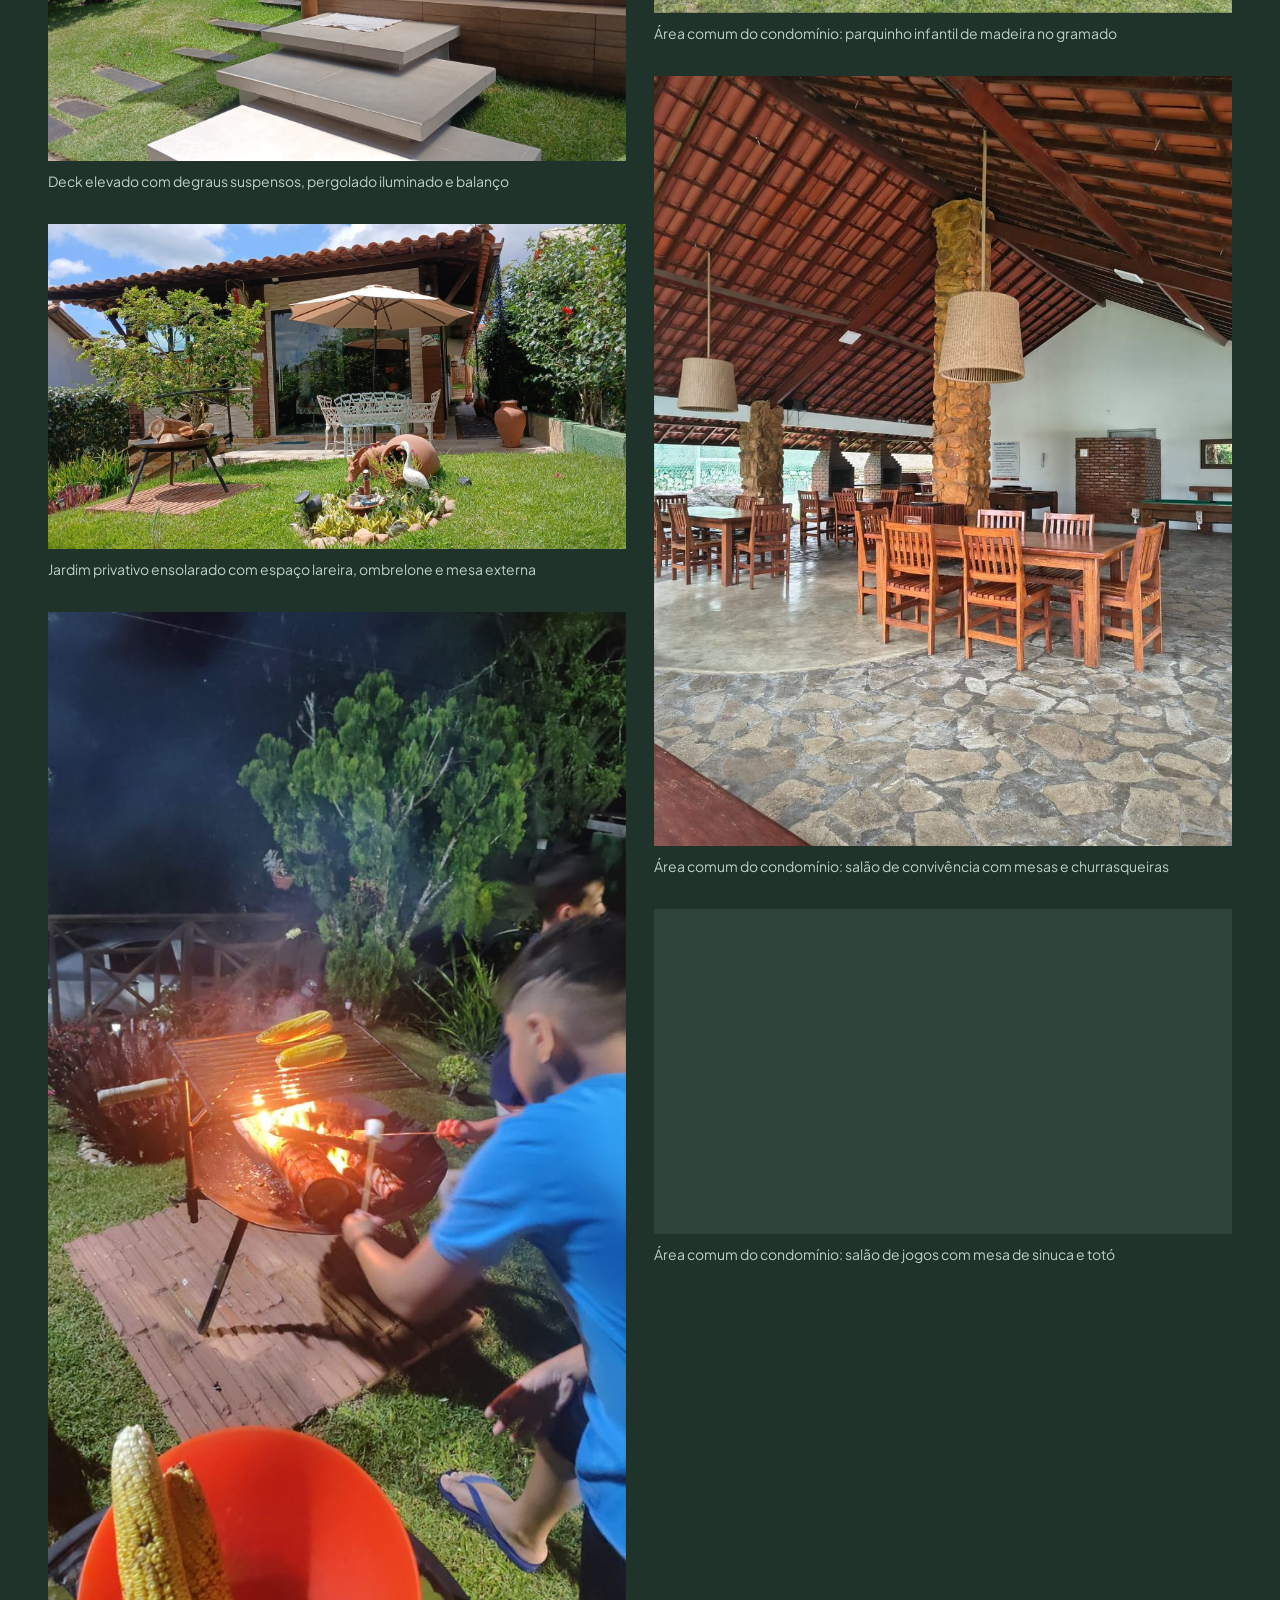
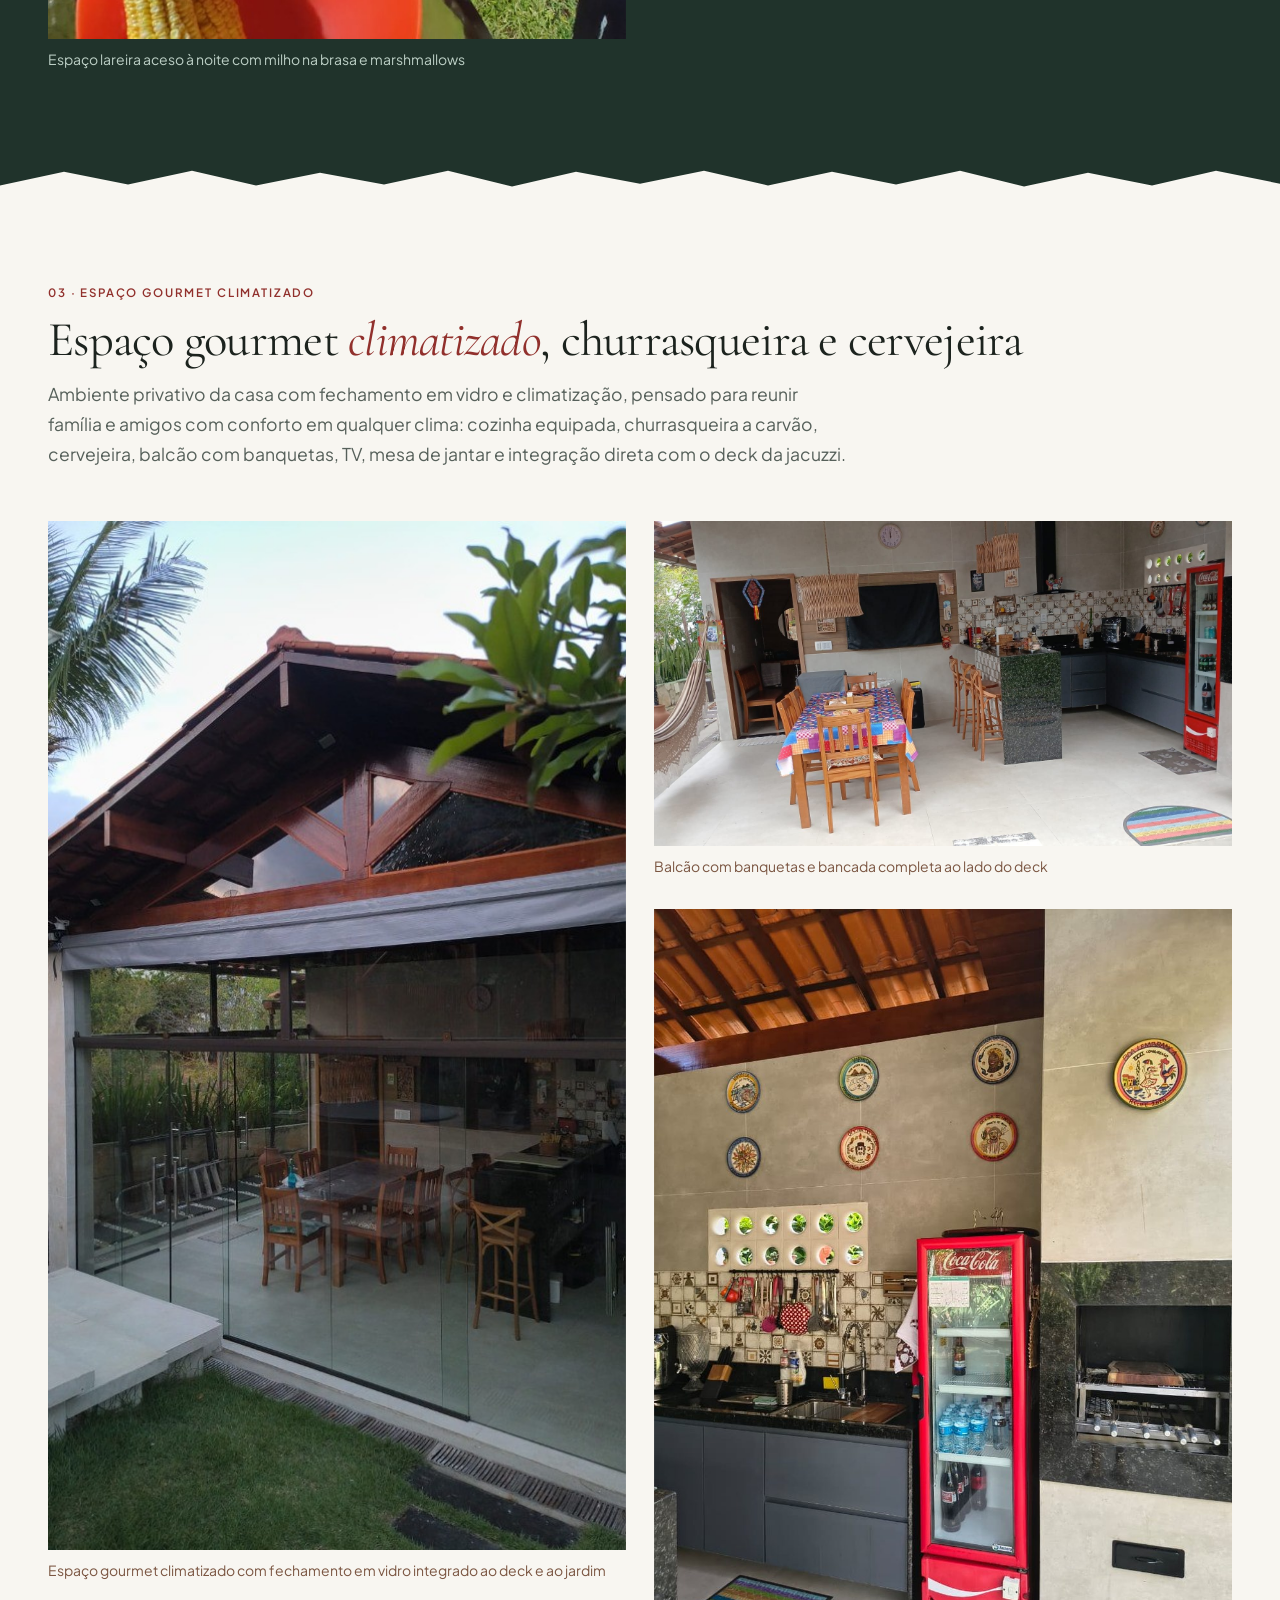
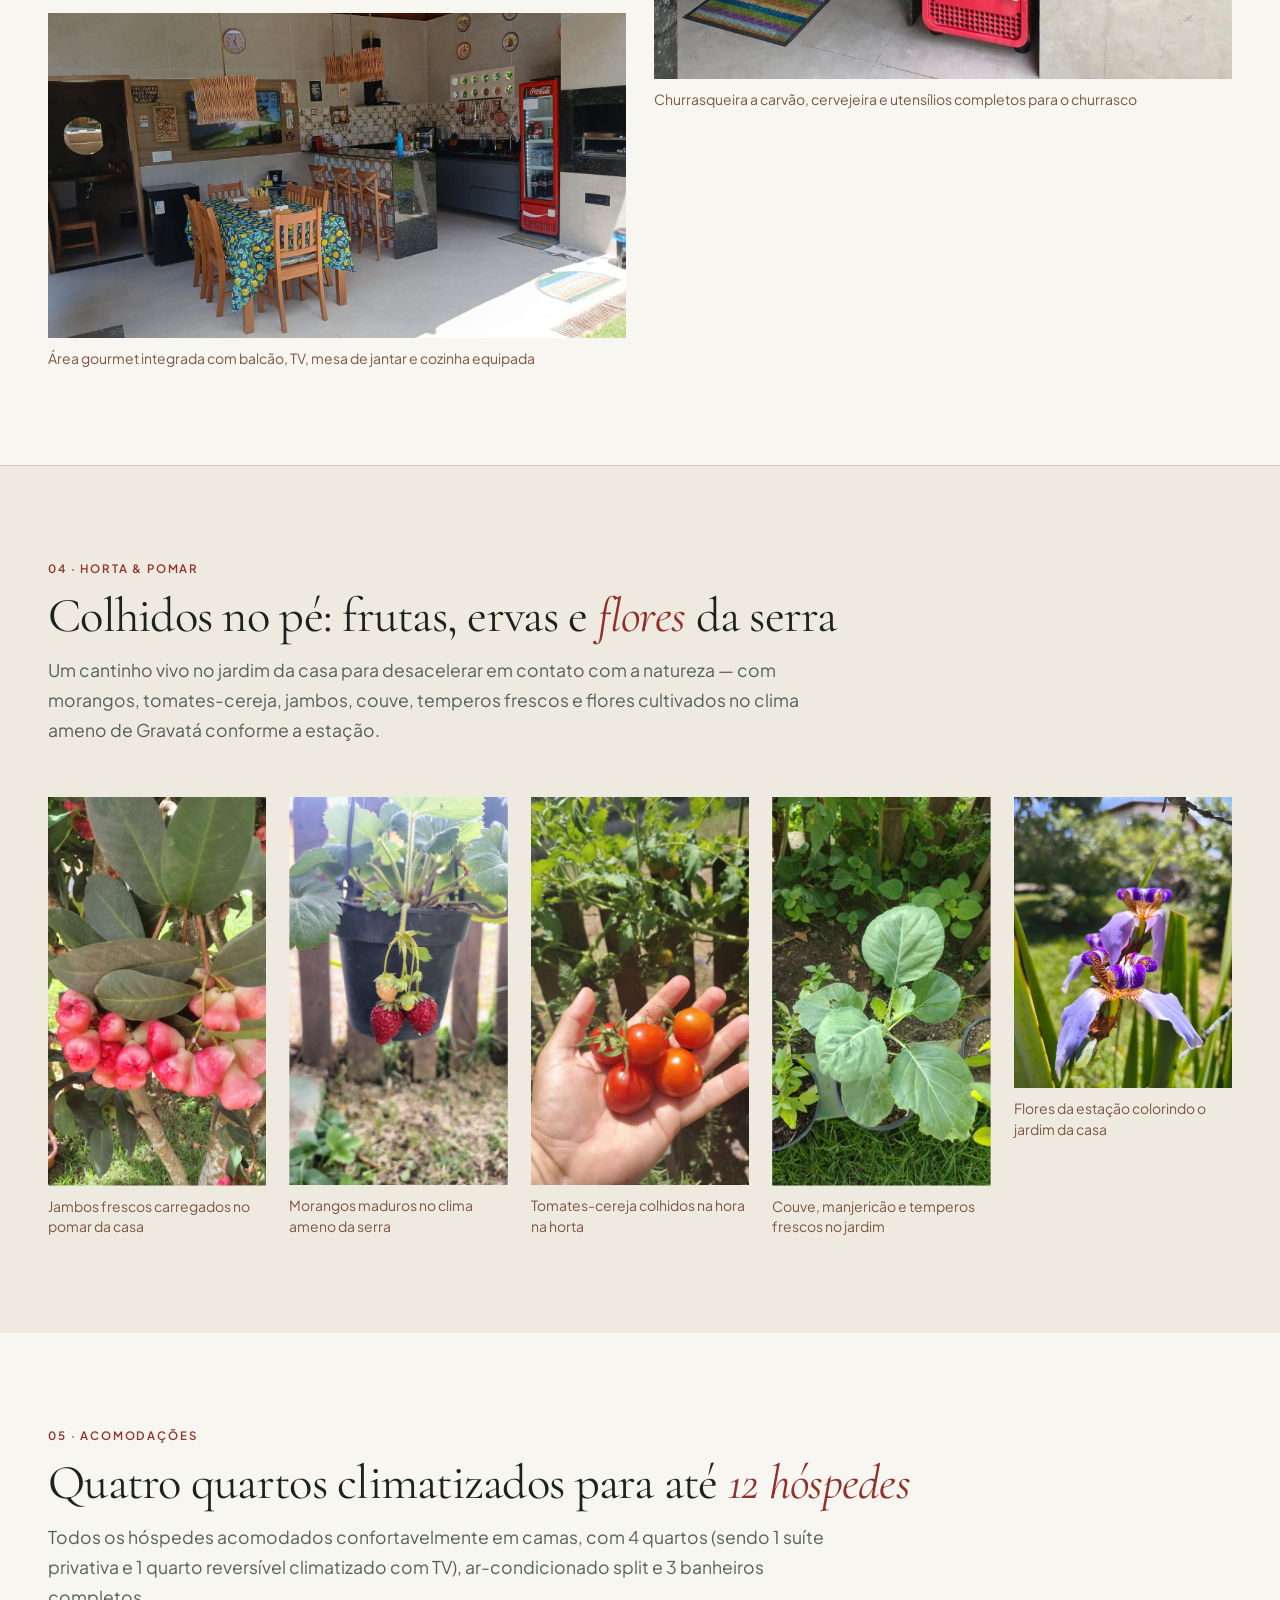
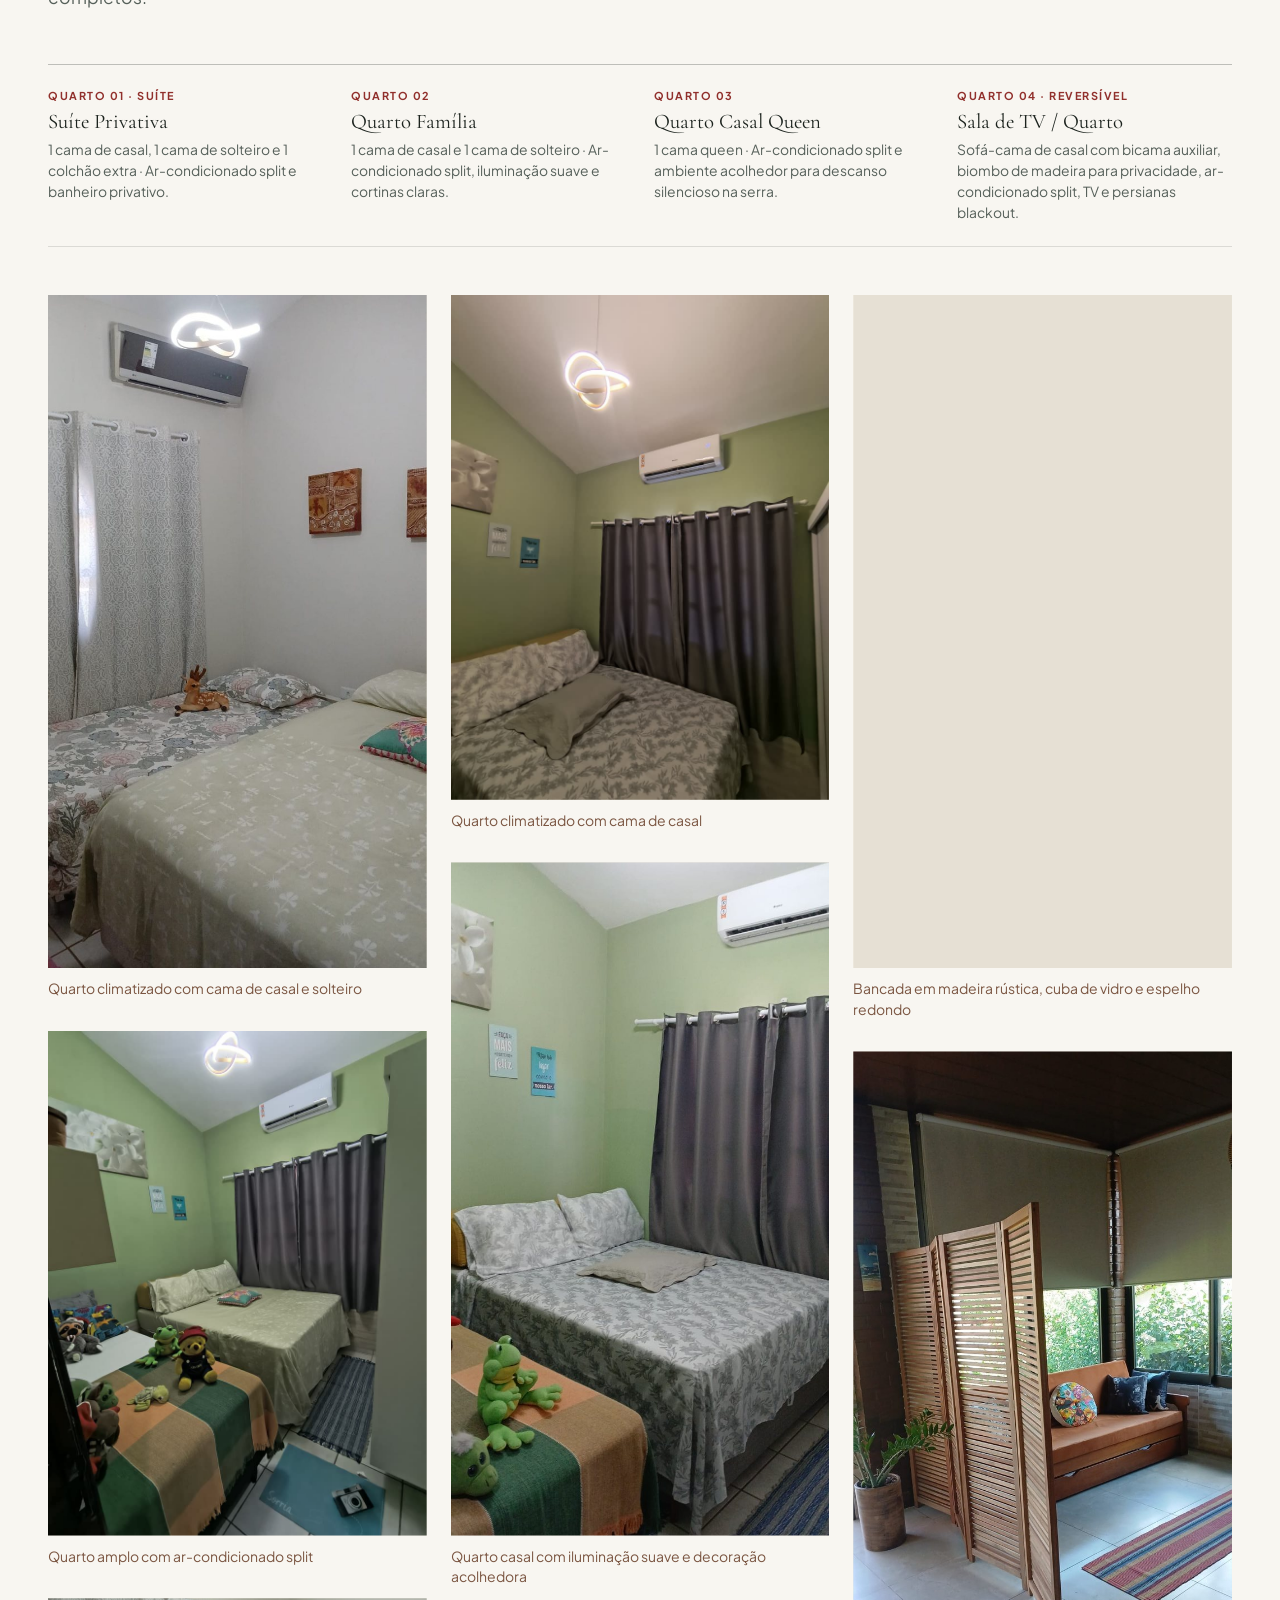
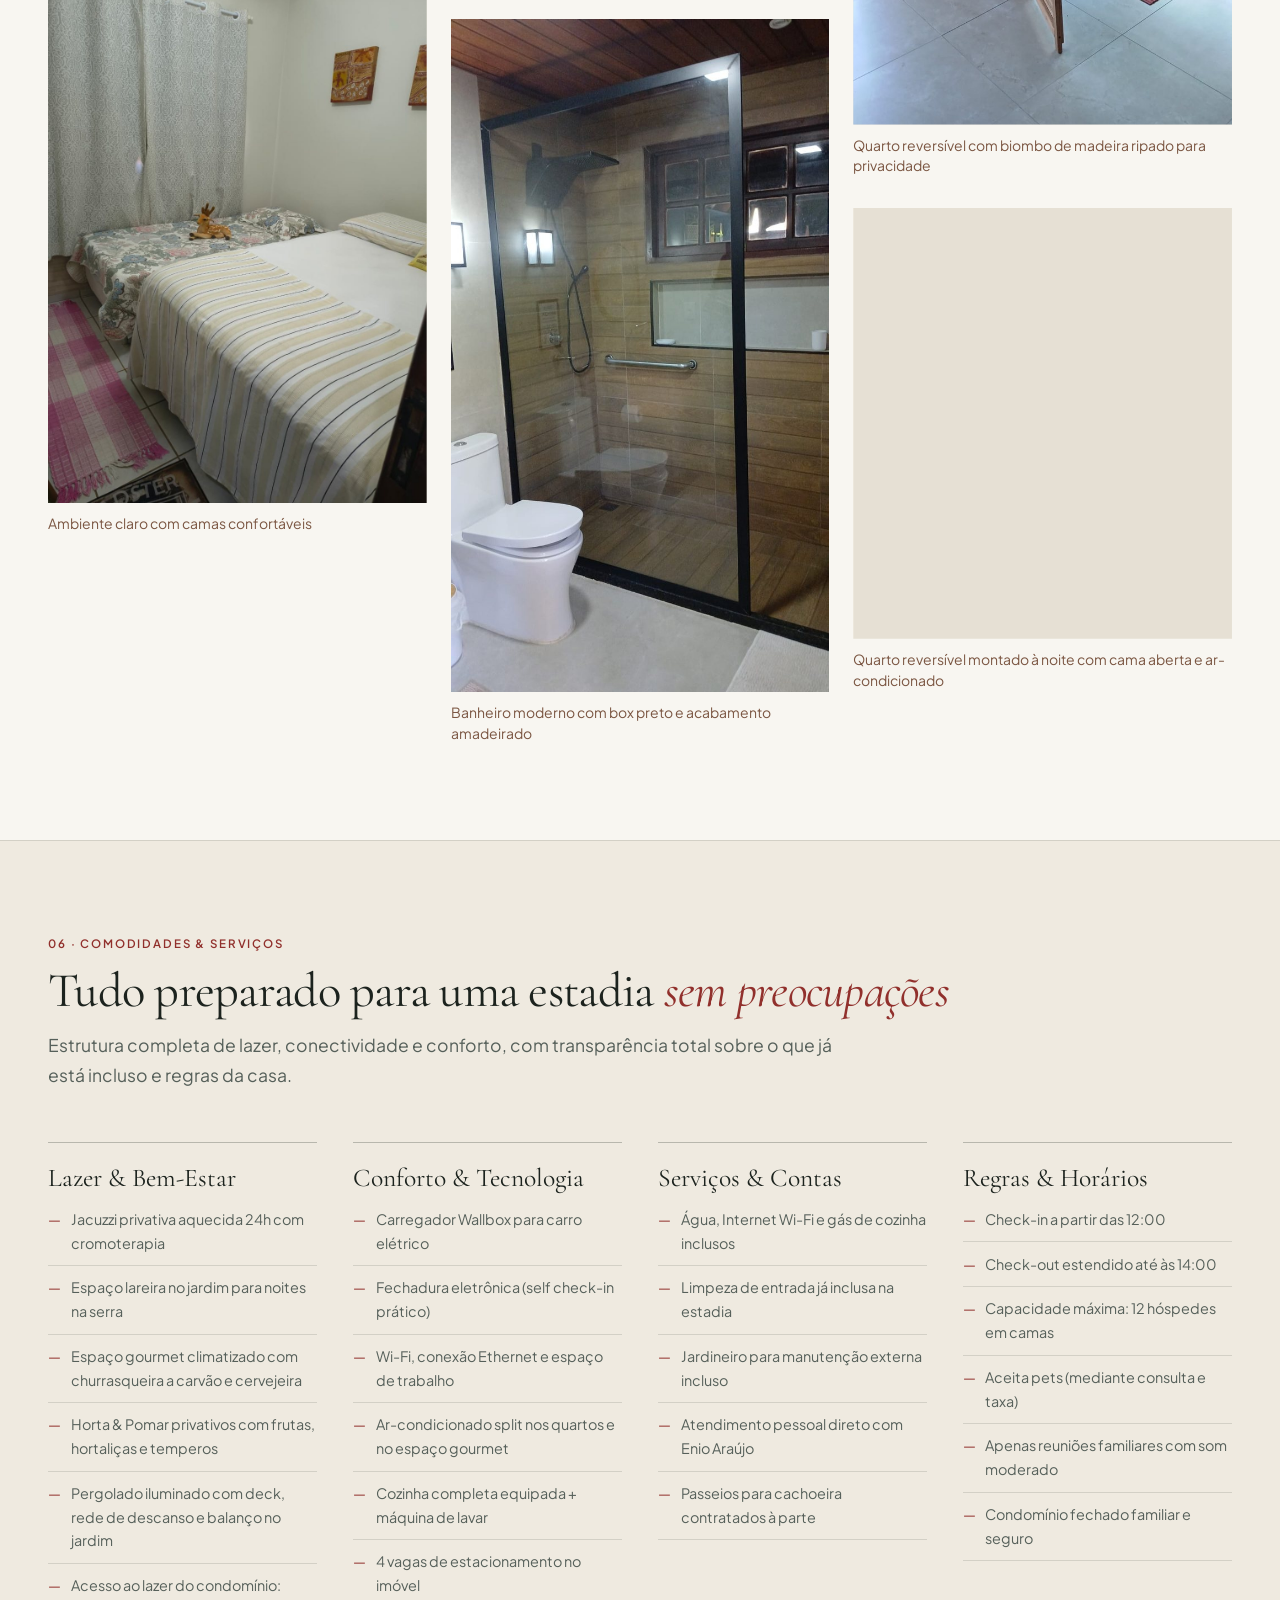
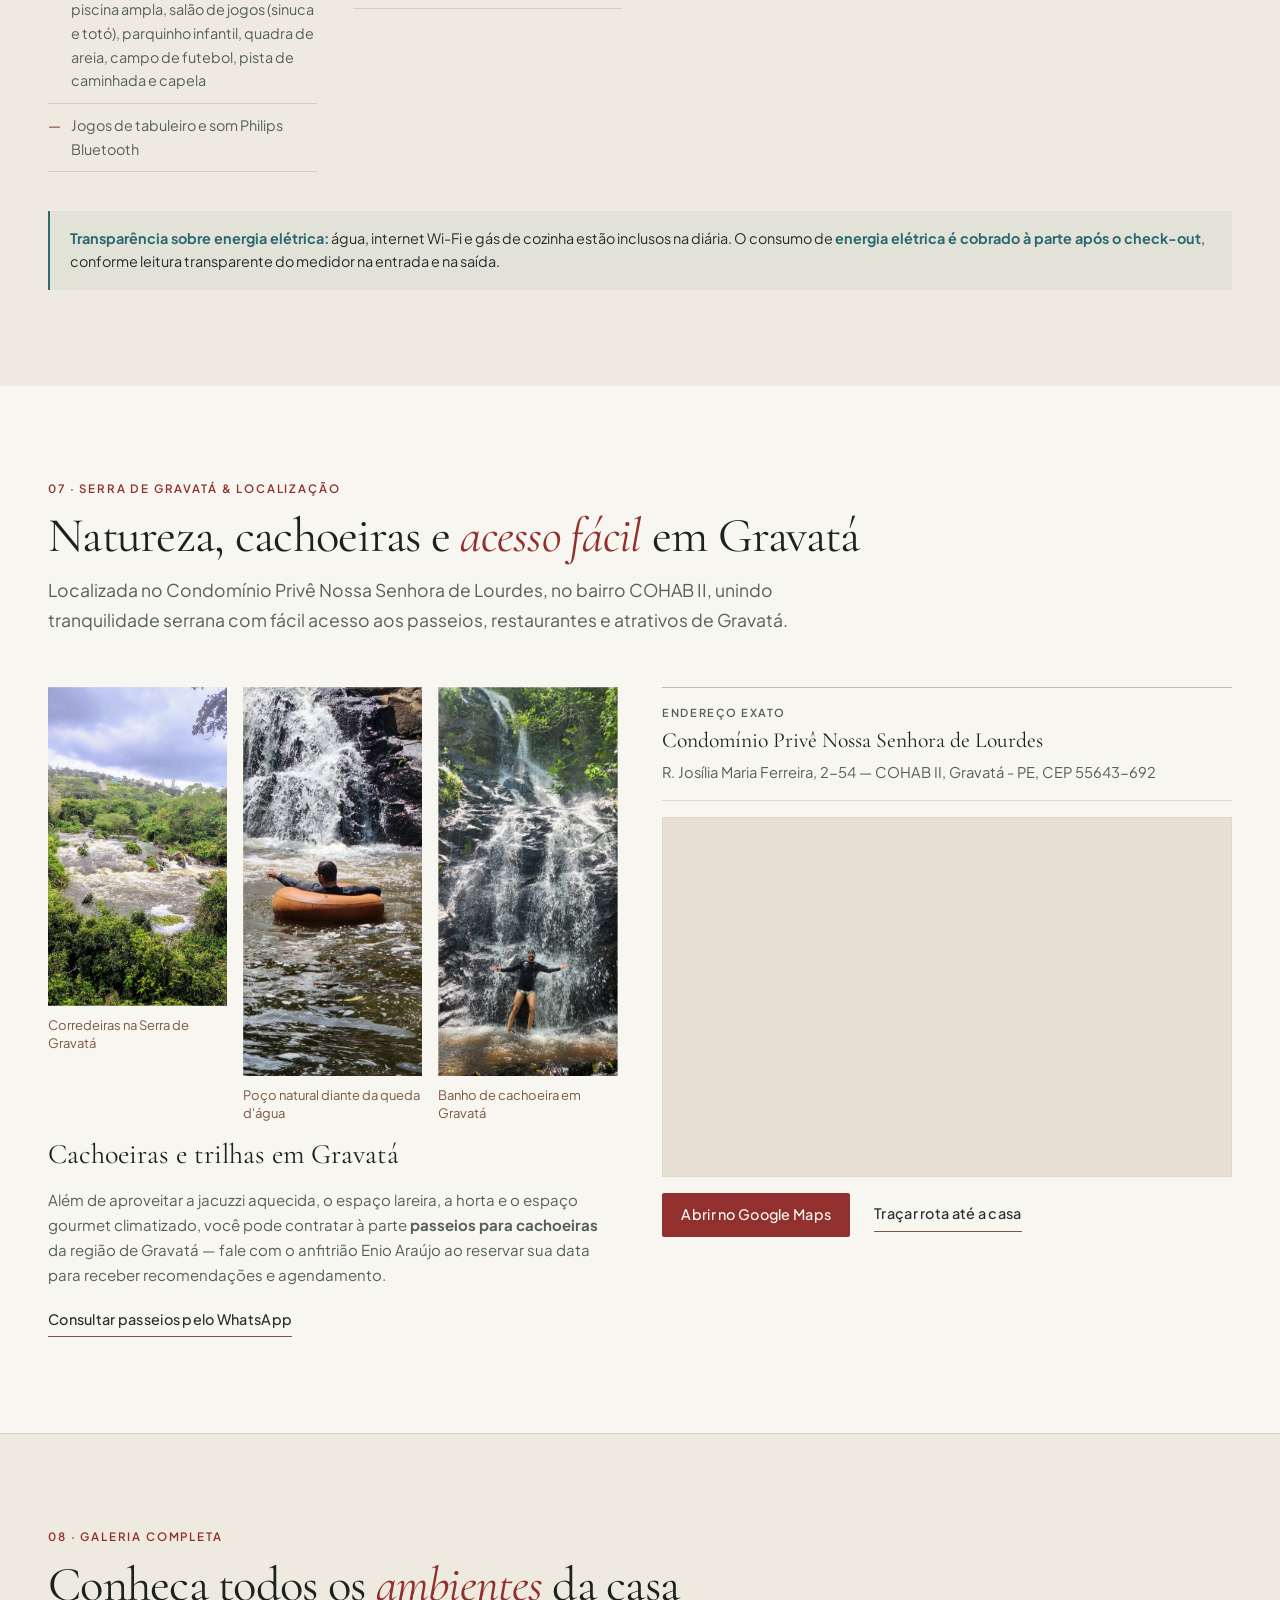
==== commit fc31b6e6: "feat(v1.1.2): acrescentar foto da rede de descanso em Jardim e Fachada" ====
--- a/index.html
+++ b/index.html
@@ -82,7 +82,7 @@
           >
             Reservar pelo WhatsApp
           </a>
-          <a href="#galeria" class="btn btn-ghost">Explorar galeria (54 fotos)</a>
+          <a href="#galeria" class="btn btn-ghost">Explorar galeria (55 fotos)</a>
           <a
             href="https://www.airbnb.com.br/rooms/741346155768065609?unique_share_id=e882a9e2-9edf-49aa-86e8-333ae1843748&viralityEntryPoint=1&s=76"
             class="btn btn-ghost"
@@ -283,7 +283,7 @@
             Jacuzzi privativa <em>aquecida</em>, espaço lareira e lazer no condomínio
           </h2>
           <p class="section-lead">
-            Na casa, aproveite a jacuzzi privativa aquecida com luzes de cromoterapia sob o pergolado iluminado, o balanço de madeira e o gramado com espaço lareira. Como hóspede do Condomínio Privê Nossa Senhora de Lourdes, você também tem acesso à piscina ampla cercada de verde, salão de convivência e jogos (sinuca e totó), parquinho infantil, quadra de areia, campo de futebol e pista de caminhada.
+            Na casa, aproveite a jacuzzi privativa aquecida com luzes de cromoterapia sob o pergolado iluminado, a rede de descanso, o balanço de madeira e o gramado com espaço lareira. Como hóspede do Condomínio Privê Nossa Senhora de Lourdes, você também tem acesso à piscina ampla cercada de verde, salão de convivência e jogos (sinuca e totó), parquinho infantil, quadra de areia, campo de futebol e pista de caminhada.
           </p>
         </header>
 
@@ -807,7 +807,7 @@
               <li>Espaço lareira no jardim para noites na serra</li>
               <li>Espaço gourmet climatizado com churrasqueira a carvão e cervejeira</li>
               <li>Horta &amp; Pomar privativos com frutas, hortaliças e temperos</li>
-              <li>Pergolado iluminado com deck e balanço</li>
+              <li>Pergolado iluminado com deck, rede de descanso e balanço no jardim</li>
               <li>Acesso ao lazer do condomínio: piscina ampla, salão de jogos (sinuca e totó), parquinho infantil, quadra de areia, campo de futebol, pista de caminhada e capela</li>
               <li>Jogos de tabuleiro e som Philips Bluetooth</li>
             </ul>
@@ -989,8 +989,8 @@
         </header>
 
         <div class="gallery-filters" role="group" aria-label="Filtrar fotos por ambiente">
-          <button type="button" class="filter-btn is-active" data-filter="all">Todas (54)</button>
-          <button type="button" class="filter-btn" data-filter="fachada_jardim">Jardim &amp; Fachada (4)</button>
+          <button type="button" class="filter-btn is-active" data-filter="all">Todas (55)</button>
+          <button type="button" class="filter-btn" data-filter="fachada_jardim">Jardim &amp; Fachada (5)</button>
           <button type="button" class="filter-btn" data-filter="hidro_pergola">Jacuzzi &amp; Pergolado (4)</button>
           <button type="button" class="filter-btn" data-filter="espaco_lareira">Espaço Lareira (3)</button>
           <button type="button" class="filter-btn" data-filter="sala_detalhes">Salas &amp; Detalhes (6)</button>
@@ -1047,6 +1047,18 @@
               <span class="gallery-meta">
                 <span class="gallery-tag">Jardim &amp; Fachada</span>
                 <span class="gallery-caption">Corredor lateral com dormentes, seixos e vasos</span>
+              </span>
+            </button>
+          </figure>
+
+          <figure class="gallery-item" data-category="fachada_jardim" data-caption="Rede de descanso artesanal e balanço de madeira sob o pergolado iluminado no jardim">
+            <button type="button" class="gallery-trigger" aria-label="Ampliar: Rede de descanso no jardim">
+              <img src="assets/images/57-jardim-rede-descanso-balanco-pergolado.jpg"
+                width="576"
+                height="1024" alt="Rede de descanso artesanal com franjas e balanço de madeira sob o pergolado no jardim gramado" loading="lazy" decoding="async">
+              <span class="gallery-meta">
+                <span class="gallery-tag">Jardim &amp; Fachada</span>
+                <span class="gallery-caption">Rede de descanso e balanço sob o pergolado no jardim</span>
               </span>
             </button>
           </figure>
